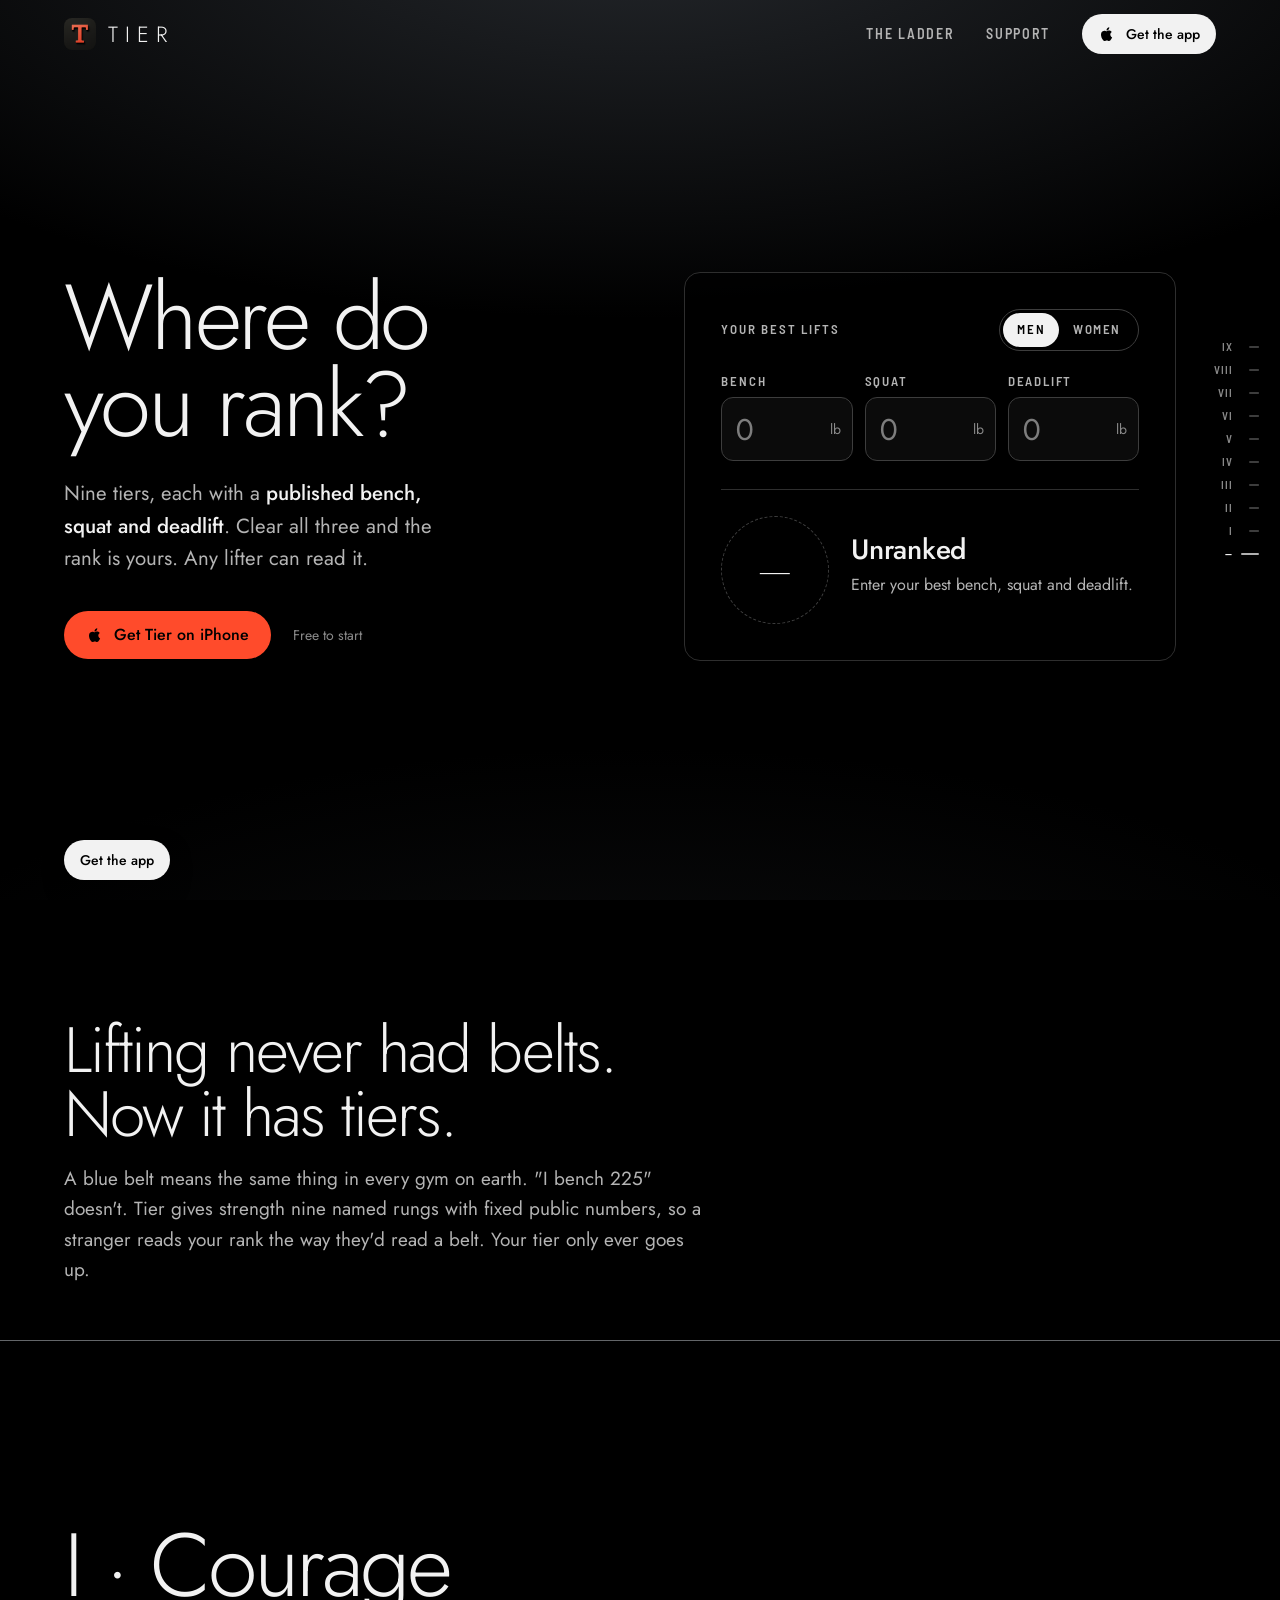
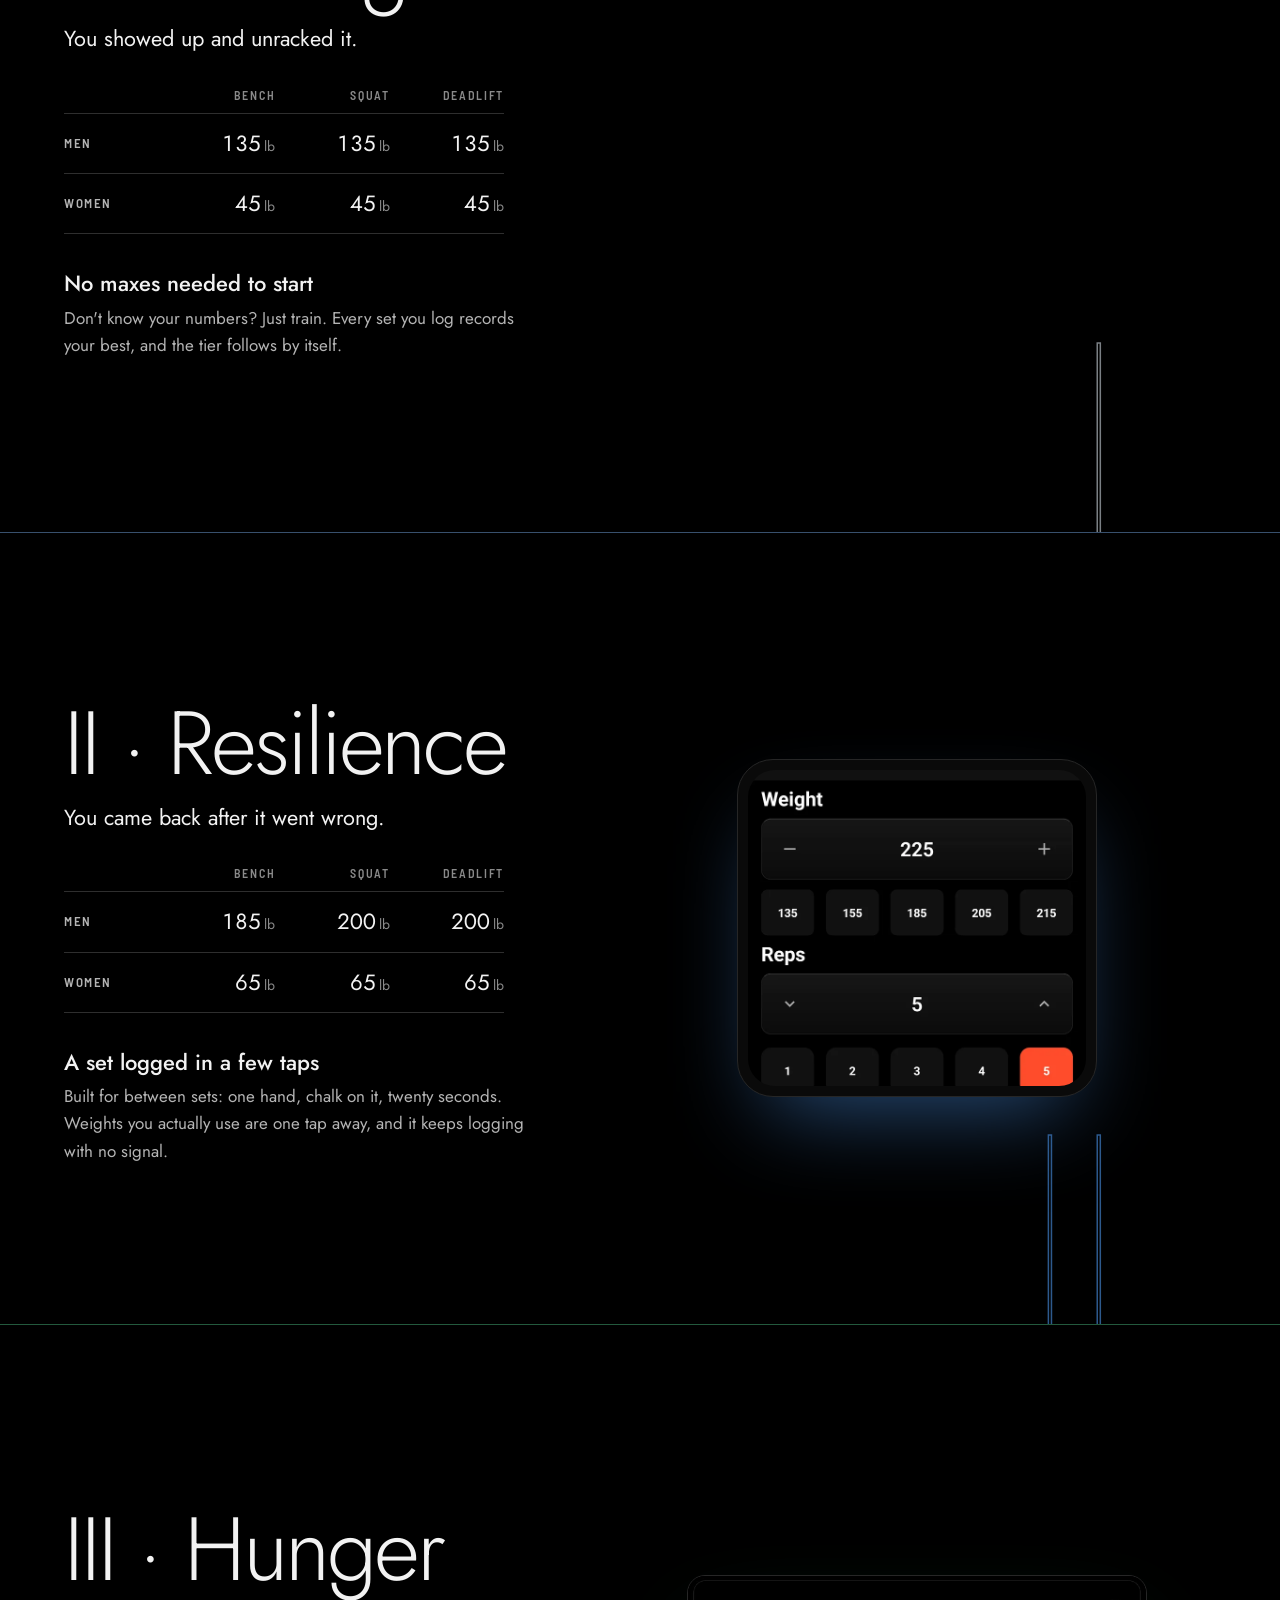
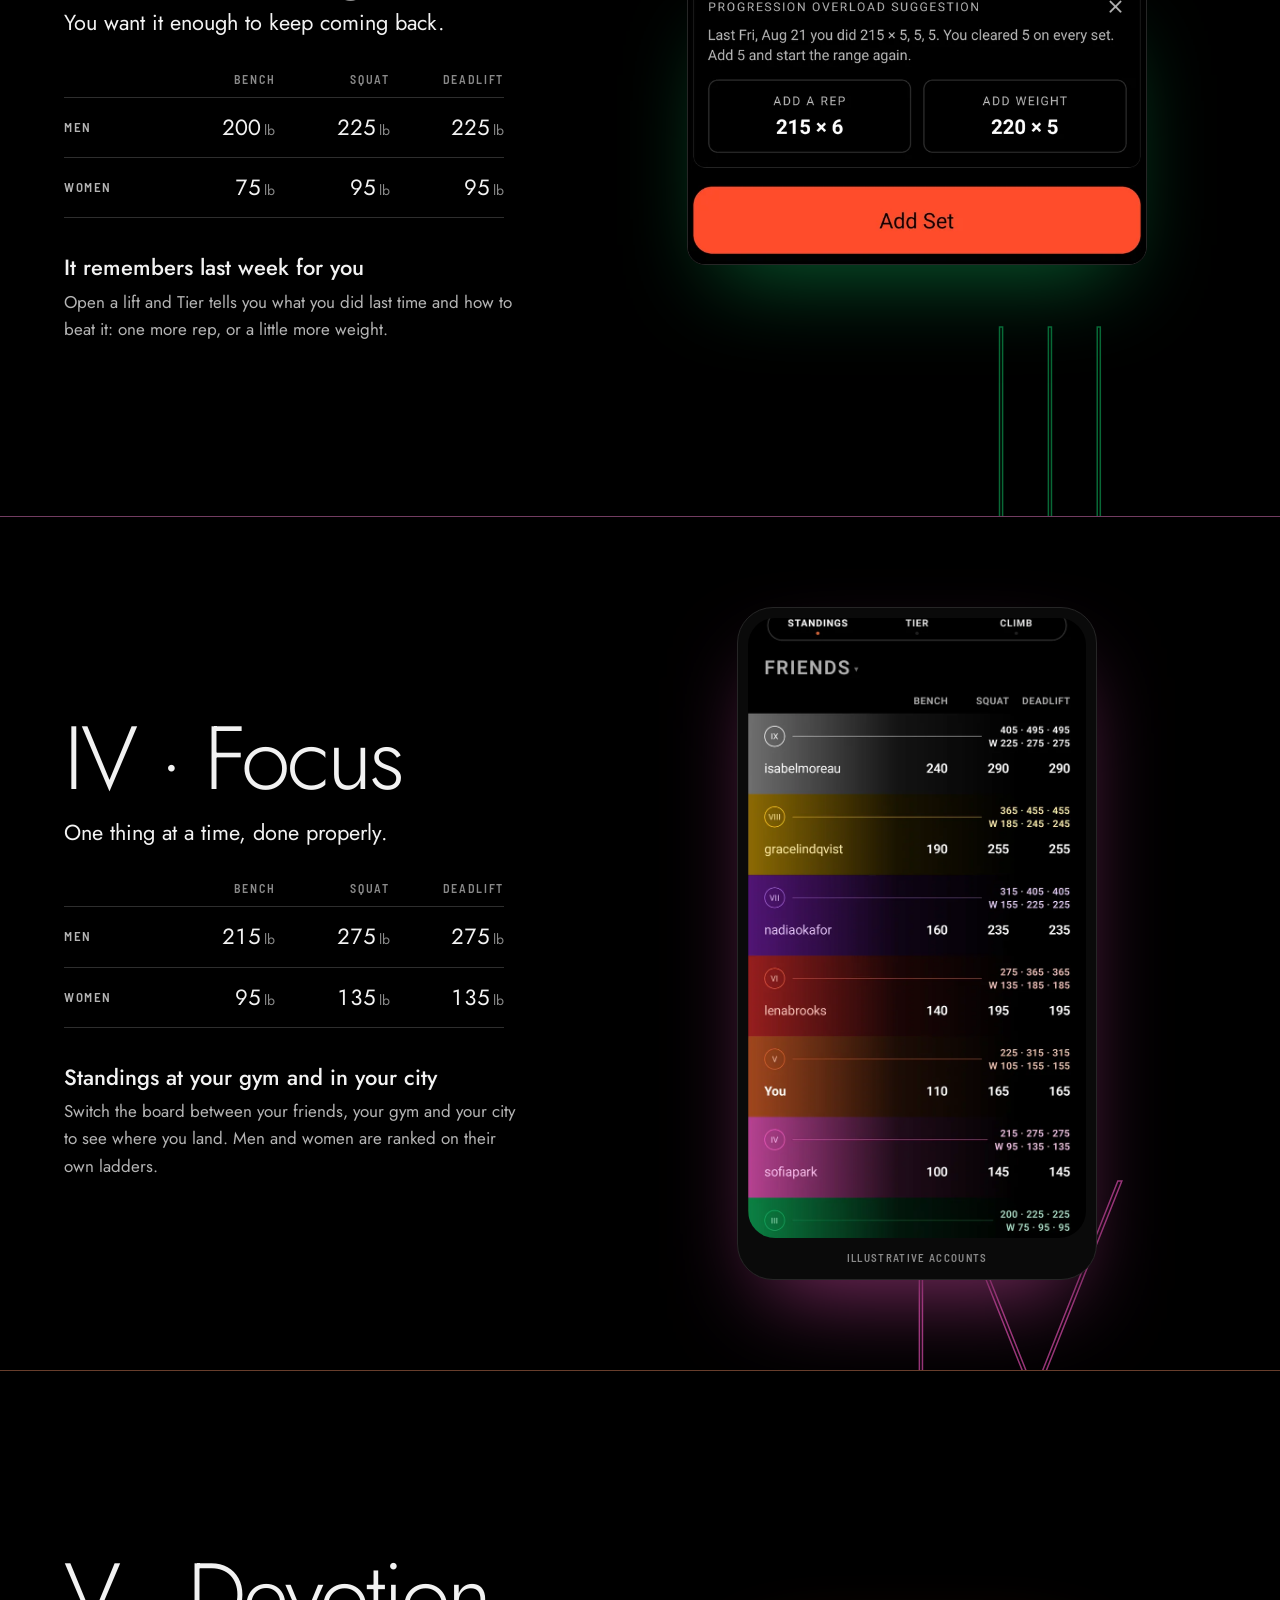
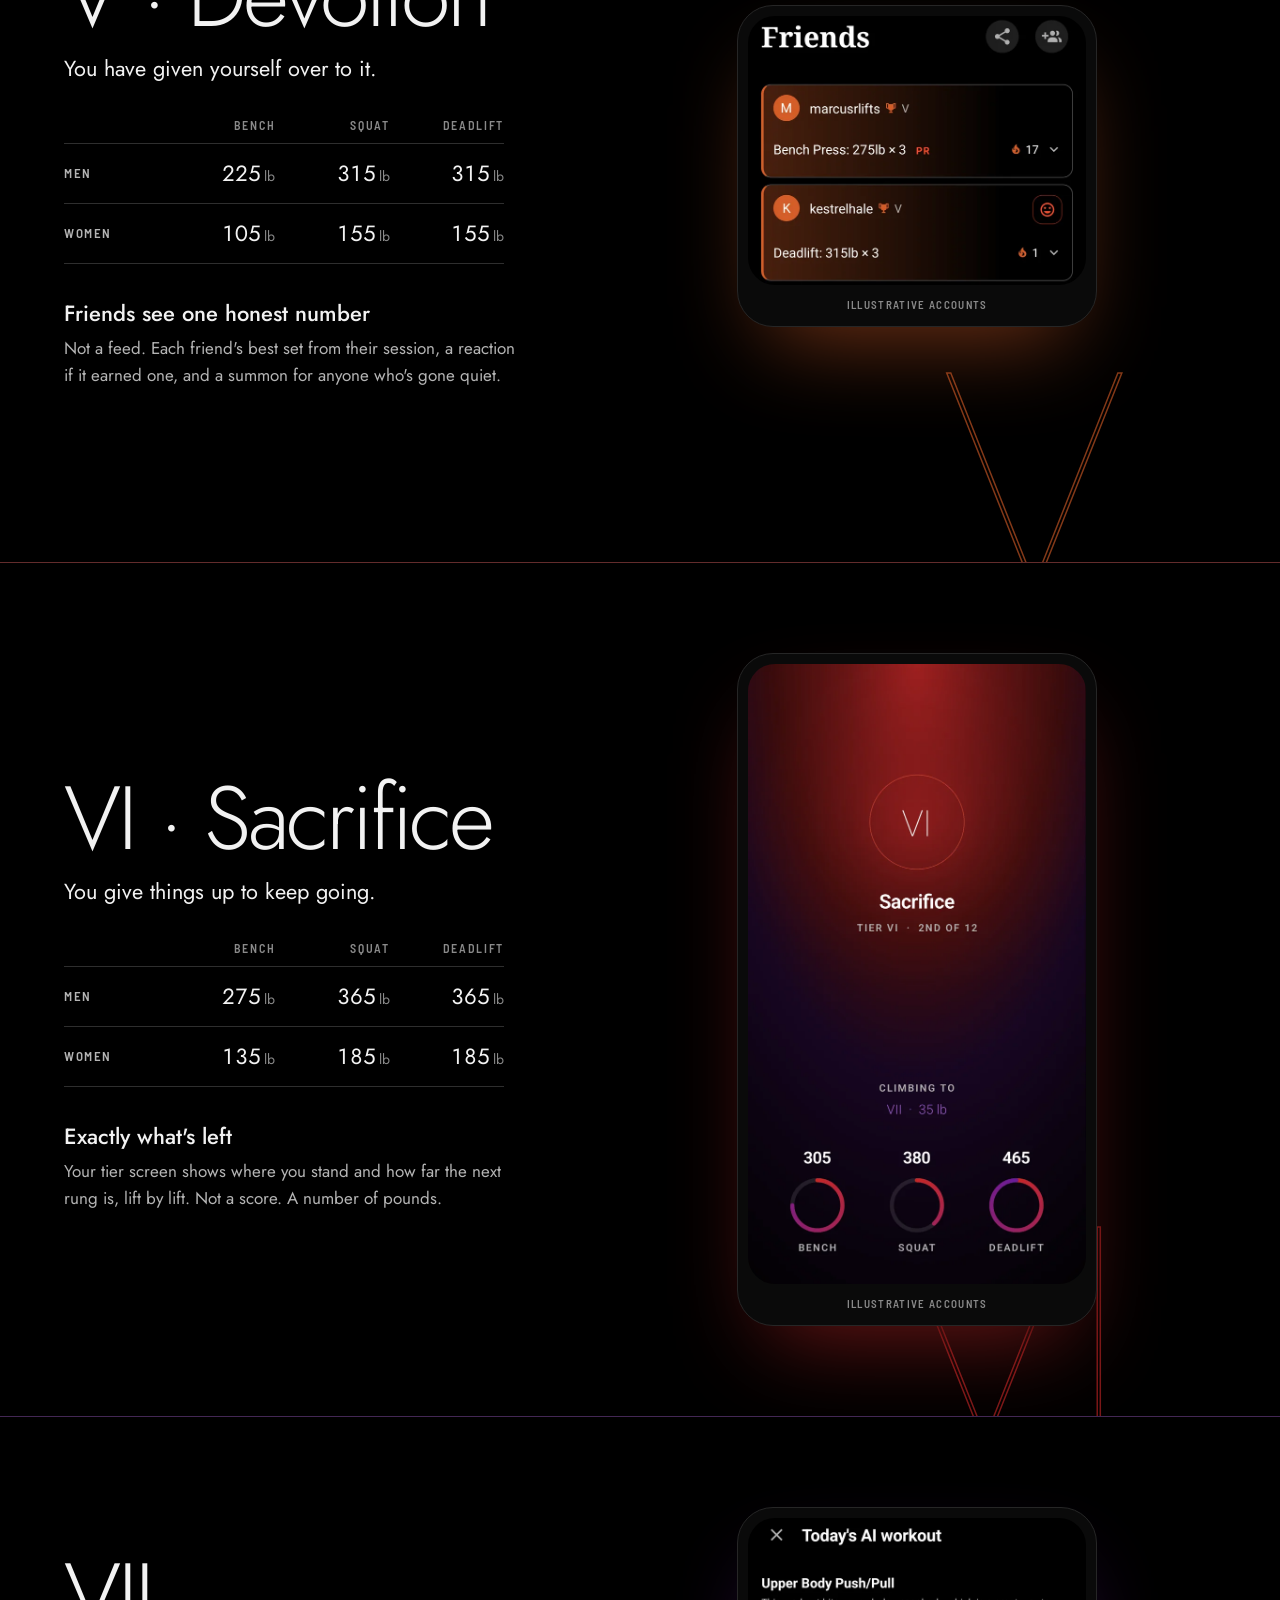
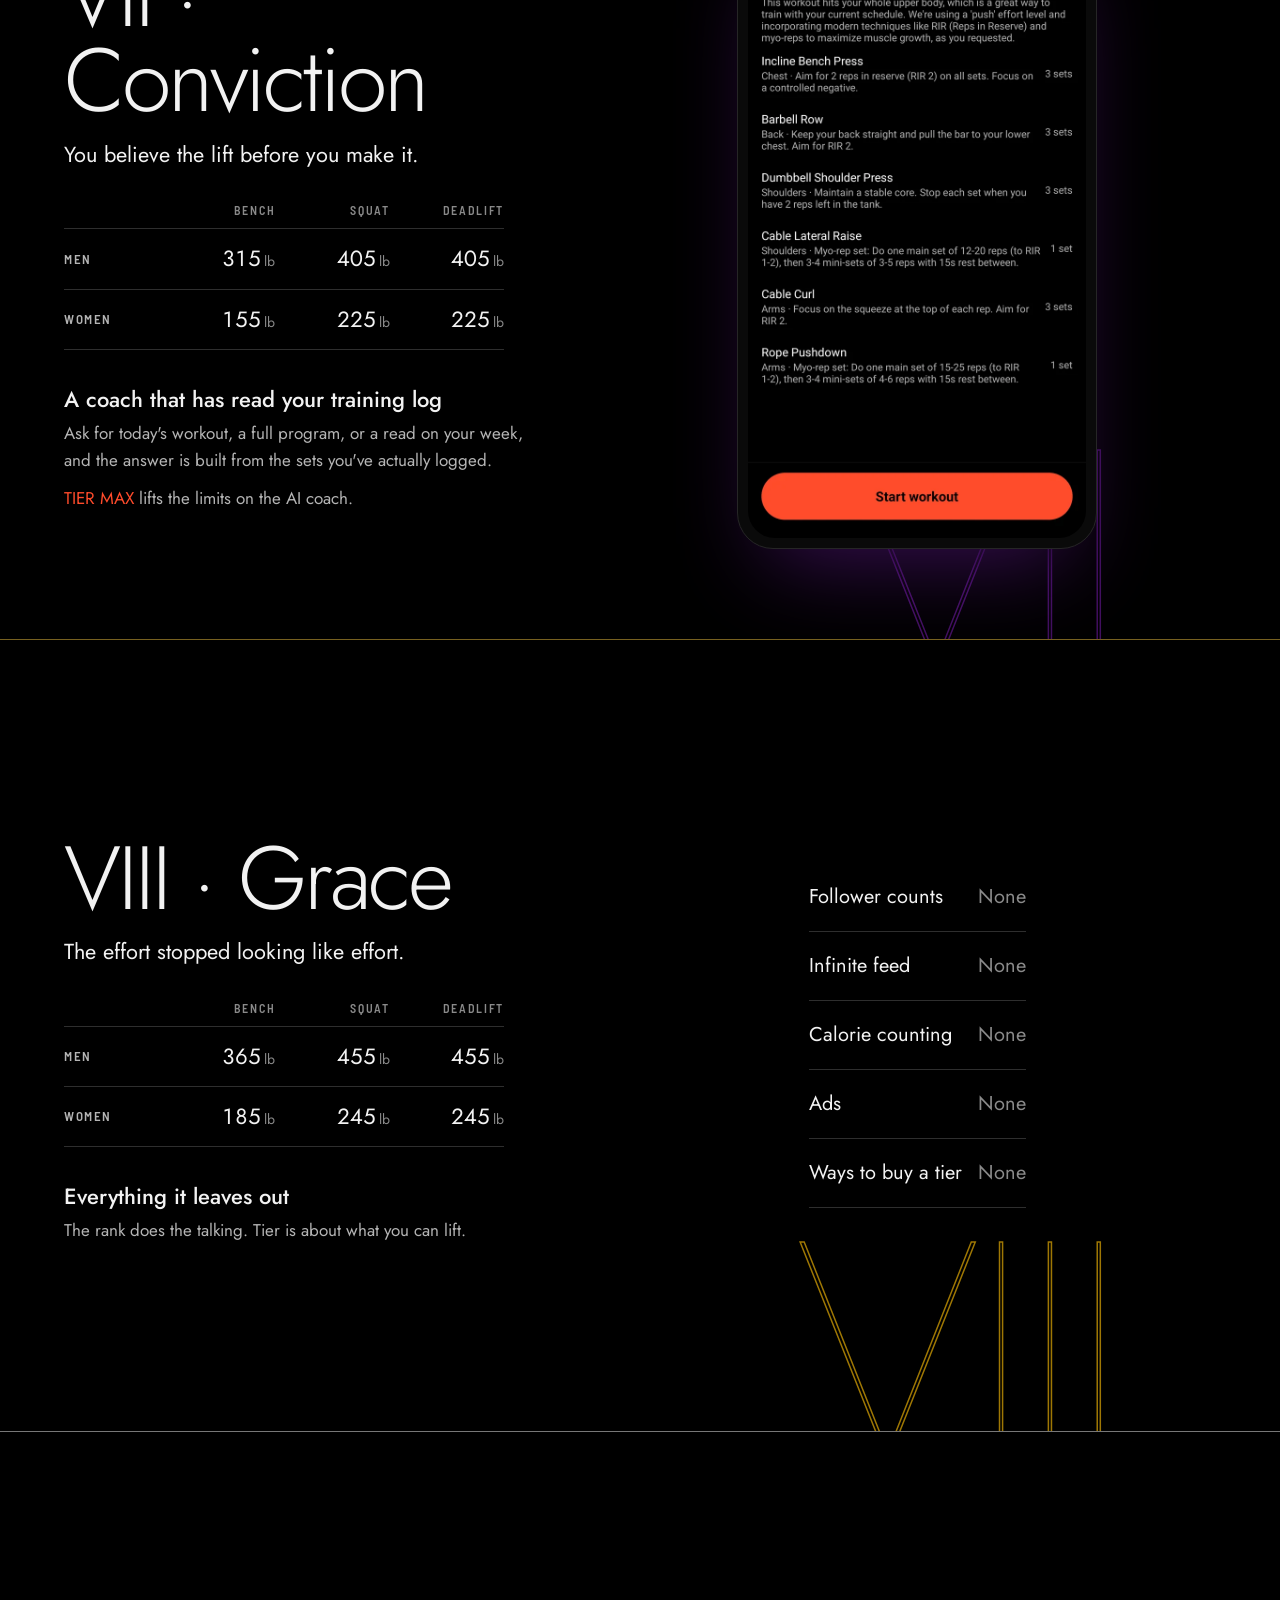
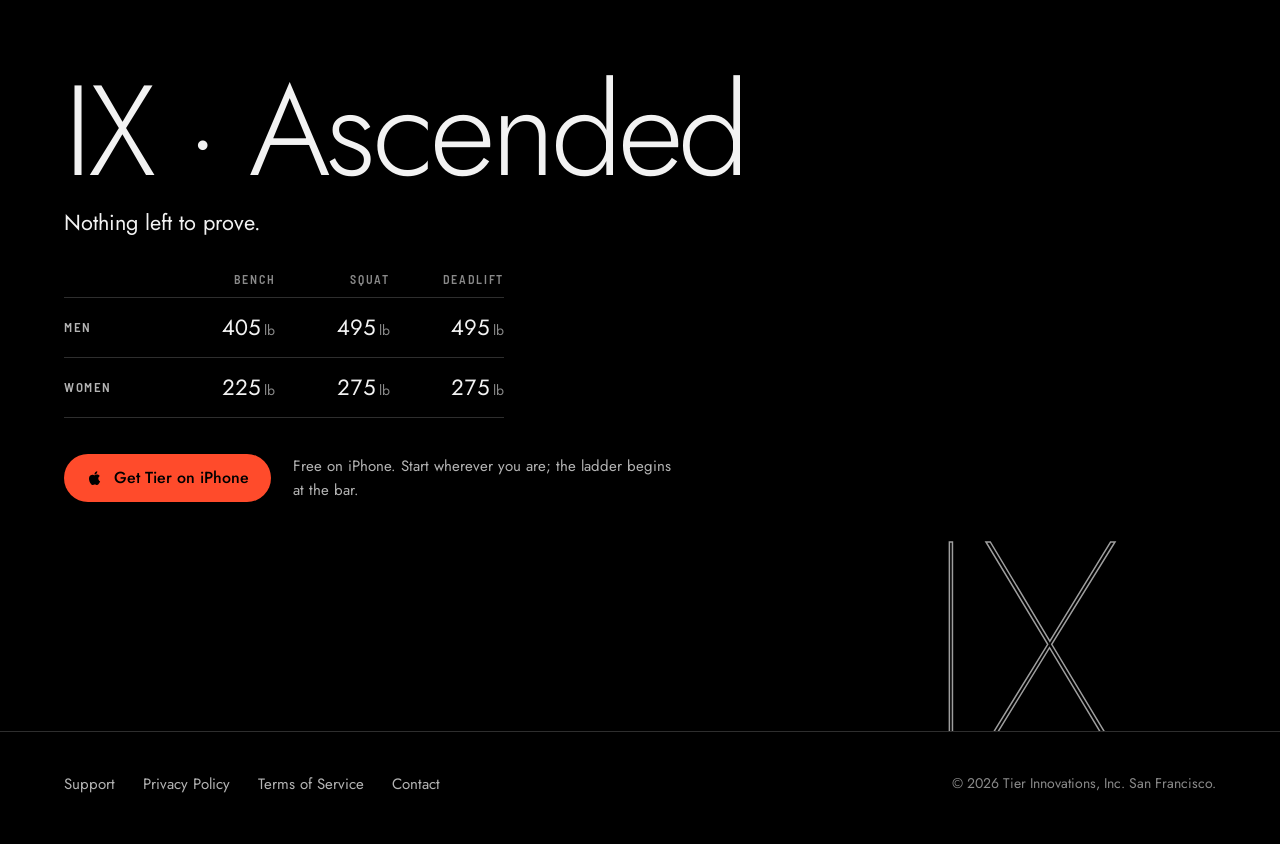
==== index.html @ be022464 "Landing page: the scroll is the climb Tier calculator, nine rungs with men's and women's thresholds " ====
<!DOCTYPE html>
<html lang="en">
<head>
<meta charset="utf-8">
<meta name="viewport" content="width=device-width, initial-scale=1, viewport-fit=cover">
<title>Tier Athletics — Where do you rank?</title>
<meta name="description" content="Nine tiers with published bench, squat and deadlift thresholds. Log your lifts, see exactly what's left to the next tier, and train alongside your friends. Free on iPhone.">
<meta name="theme-color" content="#000000">
<link rel="canonical" href="https://tierathletics.app/">
<meta property="og:title" content="Tier Athletics — Where do you rank?">
<meta property="og:description" content="Nine tiers. Real bench, squat and deadlift thresholds. A rank any lifter can read.">
<meta property="og:url" content="https://tierathletics.app/">
<meta property="og:type" content="website">
<meta property="og:image" content="https://tierathletics.app/assets/og.png">
<meta name="apple-itunes-app" content="app-id=6743146228">
<link rel="icon" href="assets/favicon.png">
<link rel="apple-touch-icon" href="assets/apple-touch-icon.png">
<link rel="preconnect" href="https://fonts.googleapis.com">
<link rel="preconnect" href="https://fonts.gstatic.com" crossorigin>
<link href="https://fonts.googleapis.com/css2?family=Barlow+Semi+Condensed:wght@500;600&family=Jost:wght@100;200;300;400;500&display=swap" rel="stylesheet">
<link rel="stylesheet" href="styles.css">
<script type="application/ld+json">
{"@context":"https://schema.org","@type":"MobileApplication","name":"Tier Athletics","operatingSystem":"iOS","applicationCategory":"HealthApplication","offers":{"@type":"Offer","price":"0","priceCurrency":"USD"},"url":"https://tierathletics.app/","downloadUrl":"https://apps.apple.com/app/apple-store/id6743146228?pt=127595726&ct=website&mt=8","publisher":{"@type":"Organization","name":"Tier Innovations, Inc."}}
</script>
</head>
<body data-rung="hero">
<!--
THESIS: The scroll is the climb. Refuses the app-landing default (phone hero + feature grid) by making the ladder itself the page: you arrive unranked and every screen of scroll lights the next tier.
OWN-WORLD: The app's world. Pure black ground, tier hue as light (a fixed aurora that re-colours per rung), hairline rules, thin Jost numerals stroked at poster scale, tracked condensed caps, one orange accent for action.
STORY: A lifter learns what a tier is, finds theirs with the calculator, climbs I→IX seeing real thresholds and the app doing its job, then downloads it.
FIRST VIEWPORT: Left, "Where do you rank?" at ~100px light, one-line offer, App Store button. Right, the live three-lift calculator with a dashed unranked ring that lights in the tier's colour.
FORM: Scroll-as-climb, candidate 3 of 5; seed afab8668. Raises: ladder rail (drum-machine chase light), cropped outline numerals (Metro tiles).
FINISH: unreviewed and undocumented is unfinished; this build ends with the finish review, the verdict, and DESIGN.md
-->
<a class="skip" href="#main">Skip to content</a>
<div class="aurora" aria-hidden="true"></div>

<header class="bar">
  <a class="wordmark" href="/" aria-label="Tier Athletics home">
    <img src="assets/apple-touch-icon.png" alt="" width="32" height="32">
    <span>TIER</span>
  </a>
  <nav aria-label="Primary">
    <a class="navlink" href="#rung-1">The ladder</a>
    <a class="navlink keep" href="support.html">Support</a>
    <a class="store small" href="https://apps.apple.com/app/apple-store/id6743146228?pt=127595726&amp;ct=website&amp;mt=8">
      <svg viewBox="0 0 24 24" aria-hidden="true"><path fill="currentColor" d="M16.37 12.73c-.02-2.3 1.88-3.4 1.97-3.46-1.07-1.57-2.74-1.78-3.33-1.8-1.42-.14-2.77.84-3.49.84-.72 0-1.83-.82-3.01-.8-1.55.02-2.98.9-3.78 2.29-1.61 2.8-.41 6.94 1.16 9.21.77 1.11 1.68 2.36 2.88 2.31 1.16-.05 1.59-.75 2.99-.75 1.39 0 1.79.75 3.01.72 1.24-.02 2.03-1.13 2.79-2.25.88-1.29 1.24-2.54 1.26-2.6-.03-.01-2.42-.93-2.45-3.71ZM14.1 5.95c.64-.77 1.07-1.85.95-2.92-.92.04-2.03.61-2.69 1.38-.59.68-1.1 1.77-.97 2.82 1.03.08 2.07-.52 2.71-1.28Z"/></svg>
      Get the app
    </a>
  </nav>
</header>

<ol class="rail" aria-label="Where you are on the ladder">
  <li><a href="#top" data-target="hero" style="--c:#b0b0b0">—<i></i></a></li>
  <li><a href="#rung-1" data-target="1" style="--c:#C6CDD6">I<i></i></a></li>
  <li><a href="#rung-2" data-target="2" style="--c:#4A90E2">II<i></i></a></li>
  <li><a href="#rung-3" data-target="3" style="--c:#0FA958">III<i></i></a></li>
  <li><a href="#rung-4" data-target="4" style="--c:#F056BF">IV<i></i></a></li>
  <li><a href="#rung-5" data-target="5" style="--c:#D45D28">V<i></i></a></li>
  <li><a href="#rung-6" data-target="6" style="--c:#E0553C">VI<i></i></a></li>
  <li><a href="#rung-7" data-target="7" style="--c:#A05CD0">VII<i></i></a></li>
  <li><a href="#rung-8" data-target="8" style="--c:#FFC107">VIII<i></i></a></li>
  <li><a href="#rung-9" data-target="9" style="--c:#FFFFFF">IX<i></i></a></li>
</ol>

<a class="store small float" id="float-cta" href="https://apps.apple.com/app/apple-store/id6743146228?pt=127595726&amp;ct=website&amp;mt=8" hidden>Get the app</a>
<main id="main">
  <section class="hero" id="top" data-rung-section="hero" aria-labelledby="hero-title">
    <div>
      <h1 id="hero-title">Where do you rank?</h1>
      <p class="lede">Nine tiers, each with a <strong>published bench, squat and deadlift</strong>. Clear all three and the rank is yours. Any lifter can read it.</p>
      <div class="cta">
        <a class="store accent" href="https://apps.apple.com/app/apple-store/id6743146228?pt=127595726&amp;ct=website&amp;mt=8">
          <svg viewBox="0 0 24 24" aria-hidden="true"><path fill="currentColor" d="M16.37 12.73c-.02-2.3 1.88-3.4 1.97-3.46-1.07-1.57-2.74-1.78-3.33-1.8-1.42-.14-2.77.84-3.49.84-.72 0-1.83-.82-3.01-.8-1.55.02-2.98.9-3.78 2.29-1.61 2.8-.41 6.94 1.16 9.21.77 1.11 1.68 2.36 2.88 2.31 1.16-.05 1.59-.75 2.99-.75 1.39 0 1.79.75 3.01.72 1.24-.02 2.03-1.13 2.79-2.25.88-1.29 1.24-2.54 1.26-2.6-.03-.01-2.42-.93-2.45-3.71ZM14.1 5.95c.64-.77 1.07-1.85.95-2.92-.92.04-2.03.61-2.69 1.38-.59.68-1.1 1.77-.97 2.82 1.03.08 2.07-.52 2.71-1.28Z"/></svg>
          Get Tier on iPhone
        </a>
        <small>Free to start</small>
      </div>
    </div>

    <form class="calc" id="calc" aria-labelledby="calc-title" autocomplete="off">
      <div class="calc-head">
        <span class="label" id="calc-title">Your best lifts</span>
        <div class="seg" role="group" aria-label="Ladder">
          <button type="button" data-ladder="m" aria-pressed="true">Men</button>
          <button type="button" data-ladder="w" aria-pressed="false">Women</button>
        </div>
      </div>
      <div class="lifts">
        <div class="lift">
          <label class="label" for="bench">Bench</label>
          <div class="field"><input id="bench" name="bench" type="number" inputmode="numeric" min="0" max="1500" step="5" placeholder="0"><span class="unit">lb</span></div>
        </div>
        <div class="lift">
          <label class="label" for="squat">Squat</label>
          <div class="field"><input id="squat" name="squat" type="number" inputmode="numeric" min="0" max="1500" step="5" placeholder="0"><span class="unit">lb</span></div>
        </div>
        <div class="lift">
          <label class="label" for="deadlift">Deadlift</label>
          <div class="field"><input id="deadlift" name="deadlift" type="number" inputmode="numeric" min="0" max="1500" step="5" placeholder="0"><span class="unit">lb</span></div>
        </div>
      </div>
      <div class="result" aria-live="polite">
        <div class="ring" id="ring" aria-hidden="true">—</div>
        <div>
          <h2 id="result-title">Unranked</h2>
          <p id="result-line">Enter your best bench, squat and deadlift.</p>
          <p class="next" id="result-next"></p>
        </div>
      </div>
    </form>
  </section>

  <div class="climb-intro">
    <h2>Lifting never had belts. Now it has tiers.</h2>
    <p>A blue belt means the same thing in every gym on earth. "I bench 225" doesn't. Tier gives strength nine named rungs with fixed public numbers, so a stranger reads your rank the way they'd read a belt. Your tier only ever goes up.</p>
  </div>

  <section class="rung" id="rung-1" data-rung-section="1" style="--c:#C6CDD6;--ct:#C6CDD6" aria-labelledby="t1">
    <div class="numeral" aria-hidden="true">I</div>
    <div class="copy">
      <h3 id="t1">I · Courage</h3>
      <p class="meaning">You showed up and unracked it.</p>
      <table class="thresholds">
                <thead><tr><th scope="col"></th><th scope="col">Bench</th><th scope="col">Squat</th><th scope="col">Deadlift</th></tr></thead>
        <tbody>
          <tr><th scope="row">Men</th><td>135<span>lb</span></td><td>135<span>lb</span></td><td>135<span>lb</span></td></tr>
          <tr><th scope="row">Women</th><td>45<span>lb</span></td><td>45<span>lb</span></td><td>45<span>lb</span></td></tr>
        </tbody>
      </table>
      <div class="feature">
        <h4>No maxes needed to start</h4>
        <p>Don't know your numbers? Just train. Every set you log records your best, and the tier follows by itself.</p>
      </div>
    </div>
  </section>

  <section class="rung" id="rung-2" data-rung-section="2" style="--c:#4A90E2;--ct:#4A90E2" aria-labelledby="t2">
    <div class="numeral" aria-hidden="true">II</div>
    <div class="copy">
      <h3 id="t2">II · Resilience</h3>
      <p class="meaning">You came back after it went wrong.</p>
      <table class="thresholds">
        <thead><tr><th scope="col"></th><th scope="col">Bench</th><th scope="col">Squat</th><th scope="col">Deadlift</th></tr></thead>
        <tbody>
          <tr><th scope="row">Men</th><td>185<span>lb</span></td><td>200<span>lb</span></td><td>200<span>lb</span></td></tr>
          <tr><th scope="row">Women</th><td>65<span>lb</span></td><td>65<span>lb</span></td><td>65<span>lb</span></td></tr>
        </tbody>
      </table>
      <div class="feature">
        <h4>A set logged in a few taps</h4>
        <p>Built for between sets: one hand, chalk on it, twenty seconds. Weights you actually use are one tap away, and it keeps logging with no signal.</p>
      </div>
    </div>
    <figure class="phone crop">
      <img src="assets/log-squat.webp" width="720" height="673" loading="lazy" alt="Tier's logging screen: squat at 225 pounds for 5 reps, with quick-pick weights and rep buttons.">
    </figure>
  </section>

  <section class="rung" id="rung-3" data-rung-section="3" style="--c:#0FA958;--ct:#0FA958" aria-labelledby="t3">
    <div class="numeral" aria-hidden="true">III</div>
    <div class="copy">
      <h3 id="t3">III · Hunger</h3>
      <p class="meaning">You want it enough to keep coming back.</p>
      <table class="thresholds">
        <thead><tr><th scope="col"></th><th scope="col">Bench</th><th scope="col">Squat</th><th scope="col">Deadlift</th></tr></thead>
        <tbody>
          <tr><th scope="row">Men</th><td>200<span>lb</span></td><td>225<span>lb</span></td><td>225<span>lb</span></td></tr>
          <tr><th scope="row">Women</th><td>75<span>lb</span></td><td>95<span>lb</span></td><td>95<span>lb</span></td></tr>
        </tbody>
      </table>
      <div class="feature">
        <h4>It remembers last week for you</h4>
        <p>Open a lift and Tier tells you what you did last time and how to beat it: one more rep, or a little more weight.</p>
      </div>
    </div>
    <figure class="shot">
      <img src="assets/overload.webp" width="720" height="452" loading="lazy" alt="Tier's progression suggestion under a squat: last Friday you did 215 by 5, 5, 5; add a rep for 215 by 6 or add weight for 220 by 5.">
    </figure>
  </section>

  <section class="rung" id="rung-4" data-rung-section="4" style="--c:#F056BF;--ct:#F056BF" aria-labelledby="t4">
    <div class="numeral" aria-hidden="true">IV</div>
    <div class="copy">
      <h3 id="t4">IV · Focus</h3>
      <p class="meaning">One thing at a time, done properly.</p>
      <table class="thresholds">
        <thead><tr><th scope="col"></th><th scope="col">Bench</th><th scope="col">Squat</th><th scope="col">Deadlift</th></tr></thead>
        <tbody>
          <tr><th scope="row">Men</th><td>215<span>lb</span></td><td>275<span>lb</span></td><td>275<span>lb</span></td></tr>
          <tr><th scope="row">Women</th><td>95<span>lb</span></td><td>135<span>lb</span></td><td>135<span>lb</span></td></tr>
        </tbody>
      </table>
      <div class="feature">
        <h4>Standings at your gym and in your city</h4>
        <p>Switch the board between your friends, your gym and your city to see where you land. Men and women are ranked on their own ladders.</p>
      </div>
    </div>
    <figure class="phone crop">
      <img src="assets/standings.webp" width="720" height="1755" loading="lazy" alt="Tier's Standings screen: nine tier bands from IX to I, each with a lifter's bench, squat and deadlift.">
      <figcaption>Illustrative accounts</figcaption>
    </figure>
  </section>

  <section class="rung" id="rung-5" data-rung-section="5" style="--c:#D45D28;--ct:#D45D28" aria-labelledby="t5">
    <div class="numeral" aria-hidden="true">V</div>
    <div class="copy">
      <h3 id="t5">V · Devotion</h3>
      <p class="meaning">You have given yourself over to it.</p>
      <table class="thresholds">
        <thead><tr><th scope="col"></th><th scope="col">Bench</th><th scope="col">Squat</th><th scope="col">Deadlift</th></tr></thead>
        <tbody>
          <tr><th scope="row">Men</th><td>225<span>lb</span></td><td>315<span>lb</span></td><td>315<span>lb</span></td></tr>
          <tr><th scope="row">Women</th><td>105<span>lb</span></td><td>155<span>lb</span></td><td>155<span>lb</span></td></tr>
        </tbody>
      </table>
      <div class="feature">
        <h4>Friends see one honest number</h4>
        <p>Not a feed. Each friend's best set from their session, a reaction if it earned one, and a summon for anyone who's gone quiet.</p>
      </div>
    </div>
    <figure class="phone">
      <img src="assets/friends.webp" width="720" height="573" loading="lazy" alt="Tier's Friends tab: two friends' best sets, a 275 pound bench for 3 marked PR and a 315 pound deadlift for 3.">
      <figcaption>Illustrative accounts</figcaption>
    </figure>
  </section>

  <section class="rung" id="rung-6" data-rung-section="6" style="--c:#C62828;--ct:#E0553C" aria-labelledby="t6">
    <div class="numeral" aria-hidden="true">VI</div>
    <div class="copy">
      <h3 id="t6">VI · Sacrifice</h3>
      <p class="meaning">You give things up to keep going.</p>
      <table class="thresholds">
        <thead><tr><th scope="col"></th><th scope="col">Bench</th><th scope="col">Squat</th><th scope="col">Deadlift</th></tr></thead>
        <tbody>
          <tr><th scope="row">Men</th><td>275<span>lb</span></td><td>365<span>lb</span></td><td>365<span>lb</span></td></tr>
          <tr><th scope="row">Women</th><td>135<span>lb</span></td><td>185<span>lb</span></td><td>185<span>lb</span></td></tr>
        </tbody>
      </table>
      <div class="feature">
        <h4>Exactly what's left</h4>
        <p>Your tier screen shows where you stand and how far the next rung is, lift by lift. Not a score. A number of pounds.</p>
      </div>
    </div>
    <figure class="phone crop">
      <img src="assets/climb.webp" width="720" height="1340" loading="lazy" alt="Tier's tier screen: Tier VI, Sacrifice, second of twelve, climbing to Tier VII with 35 pounds to go, with bench, squat and deadlift rings.">
      <figcaption>Illustrative accounts</figcaption>
    </figure>
  </section>

  <section class="rung" id="rung-7" data-rung-section="7" style="--c:#6A1B9A;--ct:#A05CD0" aria-labelledby="t7">
    <div class="numeral" aria-hidden="true">VII</div>
    <div class="copy">
      <h3 id="t7">VII · Conviction</h3>
      <p class="meaning">You believe the lift before you make it.</p>
      <table class="thresholds">
        <thead><tr><th scope="col"></th><th scope="col">Bench</th><th scope="col">Squat</th><th scope="col">Deadlift</th></tr></thead>
        <tbody>
          <tr><th scope="row">Men</th><td>315<span>lb</span></td><td>405<span>lb</span></td><td>405<span>lb</span></td></tr>
          <tr><th scope="row">Women</th><td>155<span>lb</span></td><td>225<span>lb</span></td><td>225<span>lb</span></td></tr>
        </tbody>
      </table>
      <div class="feature">
        <h4>A coach that has read your training log</h4>
        <p>Ask for today's workout, a full program, or a read on your week, and the answer is built from the sets you've actually logged.</p>
        <p><span class="max">TIER MAX</span> lifts the limits on the AI coach.</p>
      </div>
    </div>
    <figure class="phone crop">
      <img src="assets/ai-workout.webp" width="720" height="1426" loading="lazy" alt="Tier's AI workout: an upper body push and pull session with incline bench, barbell row and dumbbell shoulder press.">
    </figure>
  </section>

  <section class="rung" id="rung-8" data-rung-section="8" style="--c:#FFC107;--ct:#FFC107" aria-labelledby="t8">
    <div class="numeral" aria-hidden="true">VIII</div>
    <div class="copy">
      <h3 id="t8">VIII · Grace</h3>
      <p class="meaning">The effort stopped looking like effort.</p>
      <table class="thresholds">
        <thead><tr><th scope="col"></th><th scope="col">Bench</th><th scope="col">Squat</th><th scope="col">Deadlift</th></tr></thead>
        <tbody>
          <tr><th scope="row">Men</th><td>365<span>lb</span></td><td>455<span>lb</span></td><td>455<span>lb</span></td></tr>
          <tr><th scope="row">Women</th><td>185<span>lb</span></td><td>245<span>lb</span></td><td>245<span>lb</span></td></tr>
        </tbody>
      </table>
      <div class="feature">
        <h4>Everything it leaves out</h4>
        <p>The rank does the talking. Tier is about what you can lift.</p>
      </div>
    </div>
    <div class="quiet">
      <ul>
        <li>Follower counts <span>None</span></li>
        <li>Infinite feed <span>None</span></li>
        <li>Calorie counting <span>None</span></li>
        <li>Ads <span>None</span></li>
        <li>Ways to buy a tier <span>None</span></li>
      </ul>
    </div>
  </section>

  <section class="rung top" id="rung-9" data-rung-section="9" style="--c:#FFFFFF;--ct:#FFFFFF" aria-labelledby="t9">
    <div class="numeral" aria-hidden="true">IX</div>
    <div class="copy">
      <h3 id="t9">IX · Ascended</h3>
      <p class="meaning">Nothing left to prove.</p>
      <table class="thresholds">
        <thead><tr><th scope="col"></th><th scope="col">Bench</th><th scope="col">Squat</th><th scope="col">Deadlift</th></tr></thead>
        <tbody>
          <tr><th scope="row">Men</th><td>405<span>lb</span></td><td>495<span>lb</span></td><td>495<span>lb</span></td></tr>
          <tr><th scope="row">Women</th><td>225<span>lb</span></td><td>275<span>lb</span></td><td>275<span>lb</span></td></tr>
        </tbody>
      </table>
      <div class="cta">
        <a class="store accent" href="https://apps.apple.com/app/apple-store/id6743146228?pt=127595726&amp;ct=website&amp;mt=8">
          <svg viewBox="0 0 24 24" aria-hidden="true"><path fill="currentColor" d="M16.37 12.73c-.02-2.3 1.88-3.4 1.97-3.46-1.07-1.57-2.74-1.78-3.33-1.8-1.42-.14-2.77.84-3.49.84-.72 0-1.83-.82-3.01-.8-1.55.02-2.98.9-3.78 2.29-1.61 2.8-.41 6.94 1.16 9.21.77 1.11 1.68 2.36 2.88 2.31 1.16-.05 1.59-.75 2.99-.75 1.39 0 1.79.75 3.01.72 1.24-.02 2.03-1.13 2.79-2.25.88-1.29 1.24-2.54 1.26-2.6-.03-.01-2.42-.93-2.45-3.71ZM14.1 5.95c.64-.77 1.07-1.85.95-2.92-.92.04-2.03.61-2.69 1.38-.59.68-1.1 1.77-.97 2.82 1.03.08 2.07-.52 2.71-1.28Z"/></svg>
          Get Tier on iPhone
        </a>
        <small>Free on iPhone. Start wherever you are; the ladder begins at the bar.</small>
      </div>
    </div>
  </section>
</main>

<footer class="foot">
  <nav aria-label="Footer">
    <a href="support.html">Support</a>
    <a href="privacy.html">Privacy Policy</a>
    <a href="terms.html">Terms of Service</a>
    <a href="mailto:tierinnovationsinc@gmail.com">Contact</a>
  </nav>
  <small>&copy; 2026 Tier Innovations, Inc. San Francisco.</small>
</footer>
<script src="site.js"></script>
</body>
</html>
---- styles.css ----
/* Tier Athletics — site styles. The app's world: pure black, tier hue as light, thin numerals. */
:root {
  --ground: #000;
  --ink: #f2f2f2;
  --ink-2: #b4b4b4;
  --ink-3: #8a8a8a;
  --rule: #2e2e2e;
  --rule-2: #3d3d3d;
  --accent: #ff4b2b;
  --hue: #3a3f46;          /* current rung's light; unranked by default */
  --hue-text: #b0b0b0;
  --display: "Jost", "Futura", "Century Gothic", sans-serif;
  --label: "Barlow Semi Condensed", "Arial Narrow", sans-serif;
  --pad: clamp(20px, 5vw, 72px);
  color-scheme: dark;
}
@property --hue { syntax: "<color>"; inherits: true; initial-value: #3a3f46; }
@property --hue-text { syntax: "<color>"; inherits: true; initial-value: #b0b0b0; }
*, *::before, *::after { box-sizing: border-box; }
html { scroll-behavior: smooth; scrollbar-color: var(--rule-2) var(--ground); }
@media (prefers-reduced-motion: reduce) { html { scroll-behavior: auto; } }
body {
  margin: 0;
  background: var(--ground);
  color: var(--ink);
  font: 400 17px/1.6 var(--display);
  -webkit-font-smoothing: antialiased;
  text-rendering: optimizeLegibility;
  transition: --hue 900ms cubic-bezier(.16,1,.3,1), --hue-text 900ms cubic-bezier(.16,1,.3,1);
}
@media (prefers-reduced-motion: reduce) { body { transition: none; } }
::selection { background: var(--accent); color: #000; }
img { max-width: 100%; display: block; }
a { color: inherit; text-underline-offset: 0.22em; text-decoration-thickness: 1px; }
:focus-visible { outline: 2px solid var(--accent); outline-offset: 3px; border-radius: 2px; }
.skip { position: absolute; left: -999px; top: 8px; background: var(--accent); color: #000; padding: 8px 12px; z-index: 50; }
.skip:focus { left: 8px; }

/* The light. One fixed field that takes the colour of whichever rung is in view. */
.aurora {
  position: fixed; inset: 0; z-index: -1; pointer-events: none;
  background:
    radial-gradient(120% 70% at 50% -8%, color-mix(in srgb, var(--hue) 62%, transparent) 0%, transparent 62%),
    radial-gradient(90% 50% at 50% 118%, color-mix(in srgb, var(--hue) 22%, transparent) 0%, transparent 70%),
    var(--ground);
}
body[data-rung="0"] .aurora { background: var(--ground); }
@supports not (color: color-mix(in srgb, red 50%, blue)) {
  .aurora { background: radial-gradient(120% 70% at 50% -8%, var(--hue) 0%, transparent 60%), var(--ground); opacity: .55; }
}

/* Labels: the app's tracked caps. */
.label {
  font: 600 13px/1.3 var(--label);
  letter-spacing: 0.14em;
  text-transform: uppercase;
  color: var(--ink-2);
}

/* Header */
.bar {
  position: relative; z-index: 20;
  display: flex; align-items: center; justify-content: space-between; gap: 16px;
  padding: 14px var(--pad);
}
.wordmark { display: flex; align-items: center; gap: 12px; text-decoration: none; }
.wordmark img { width: 32px; height: 32px; border-radius: 8px; }
.wordmark span { font: 300 22px/1 var(--display); letter-spacing: 0.32em; }
.bar nav { display: flex; align-items: center; gap: clamp(14px, 3vw, 32px); }
.bar nav a.navlink { text-decoration: none; font: 600 14px/1 var(--label); letter-spacing: .12em; text-transform: uppercase; color: var(--ink-2); padding: 10px 0; }
.bar nav a.navlink:hover, .bar nav a.navlink[aria-current="page"] { color: var(--ink); }

.store {
  display: inline-flex; align-items: center; gap: 10px;
  min-height: 48px; padding: 0 22px;
  border-radius: 999px;
  background: var(--ink); color: #000;
  font: 500 16px/1 var(--display); text-decoration: none; white-space: nowrap;
  transition: background 200ms, transform 200ms cubic-bezier(.16,1,.3,1);
}
.store svg { width: 18px; height: 18px; flex: none; }
.store:hover { background: #fff; transform: translateY(-1px); }
.store:active { transform: translateY(0); }
.store.small { min-height: 40px; padding: 0 16px; font-size: 14px; }
.store.accent { background: var(--accent); color: #000; }
.store.accent:hover { background: #ff6a4f; }

/* After the hero, the download stays one tap away without covering the light. */
.float { position: fixed; left: var(--pad); bottom: 20px; z-index: 18; box-shadow: 0 10px 30px -10px rgba(0,0,0,.8); }

/* Ladder rail: always says where you are. */
.rail {
  position: fixed; right: max(10px, calc(var(--pad) / 3)); top: 50%; transform: translateY(-50%);
  z-index: 15; display: flex; flex-direction: column-reverse; gap: 6px; list-style: none; margin: 0; padding: 0;
}
.rail a {
  display: grid; grid-template-columns: 26px 18px; align-items: center; justify-items: end; gap: 8px;
  text-decoration: none; padding: 3px 0;
  font: 600 11px/1 var(--label); letter-spacing: .08em; color: var(--ink-3);
}
.rail a i { width: 18px; height: 2px; background: var(--rule-2); border-radius: 2px; transform: scaleX(.55); transform-origin: right; transition: transform 300ms cubic-bezier(.16,1,.3,1), background 300ms; justify-self: end; }
.rail a[aria-current="true"] { color: var(--ink); }
.rail a[aria-current="true"] i { transform: scaleX(1); background: var(--c, var(--ink)); }
.rail a:hover i { background: var(--c, var(--ink)); }
@media (max-width: 760px) { .rail { display: none; } }

/* Hero: unranked */
.hero {
  min-height: calc(100svh - 76px);
  display: grid; grid-template-columns: minmax(0, 1.05fr) minmax(0, .95fr); gap: clamp(32px, 6vw, 96px);
  align-items: center;
  padding: clamp(24px, 5vh, 64px) calc(var(--pad) + 40px) clamp(48px, 8vh, 96px) var(--pad);
}
.hero h1 {
  font: 300 clamp(48px, 7.2vw, 104px)/0.95 var(--display);
  letter-spacing: -0.035em; margin: 0 0 28px; text-wrap: balance;
}
.hero .lede { font-size: clamp(18px, 1.6vw, 21px); color: var(--ink-2); max-width: 34ch; margin: 0 0 36px; }
.hero .lede strong { color: var(--ink); font-weight: 500; }
.hero .cta { display: flex; flex-wrap: wrap; align-items: center; gap: 14px 22px; }
.hero .cta small { color: var(--ink-3); font-size: 14px; }

/* Calculator: the page's instrument. */
.calc {
  border: 1px solid var(--rule); border-radius: 16px;
  padding: clamp(22px, 3vw, 36px);
  background: rgba(0,0,0,.55);

}
.calc-head { display: flex; justify-content: space-between; align-items: center; gap: 12px; margin-bottom: 22px; }
.seg { display: inline-flex; border: 1px solid var(--rule-2); border-radius: 999px; padding: 3px; }
.seg button {
  appearance: none; border: 0; background: transparent; color: var(--ink-2);
  font: 600 13px/1 var(--label); letter-spacing: .12em; text-transform: uppercase;
  min-height: 34px; padding: 0 14px; border-radius: 999px; cursor: pointer;
}
.seg button[aria-pressed="true"] { background: var(--ink); color: #000; }
.lifts { display: grid; grid-template-columns: repeat(3, 1fr); gap: 12px; }
.lift label { display: block; margin-bottom: 8px; }
.lift .field { position: relative; }
.lift input {
  width: 100%; min-height: 64px;
  background: #0b0b0b; color: var(--ink);
  border: 1px solid var(--rule-2); border-radius: 12px;
  padding: 0 38px 0 14px;
  font: 400 30px/1 var(--display); font-variant-numeric: tabular-nums;
  caret-color: var(--accent);
  -moz-appearance: textfield;
}
.lift input::-webkit-outer-spin-button, .lift input::-webkit-inner-spin-button { -webkit-appearance: none; margin: 0; }
.lift input::placeholder { color: #7d7d7d; }
.lift input:hover { border-color: #555; }
.lift input:focus { outline: none; border-color: var(--hue-text); }
.lift .unit { position: absolute; right: 12px; top: 50%; transform: translateY(-50%); color: var(--ink-3); font-size: 14px; pointer-events: none; }

.result { display: grid; grid-template-columns: auto 1fr; gap: 22px; align-items: center; margin-top: 28px; padding-top: 26px; border-top: 1px solid var(--rule); }
.ring {
  width: 108px; height: 108px; border-radius: 50%;
  border: 1.5px dashed var(--rule-2);
  display: grid; place-items: center;
  font: 200 40px/1 var(--display); letter-spacing: .02em;
  transition: border-color 500ms, box-shadow 700ms, color 500ms;
}
.ring.lit { border-style: solid; border-color: var(--hue); box-shadow: 0 0 60px -6px color-mix(in srgb, var(--hue) 70%, transparent), inset 0 0 40px -18px var(--hue); }
.result h2 { font: 500 28px/1.1 var(--display); margin: 0 0 6px; letter-spacing: -0.01em; }
.result p { margin: 0; color: var(--ink-2); font-size: 16px; }
.result .next { margin-top: 8px; color: var(--hue-text); }

/* Rungs */
.climb-intro { padding: clamp(80px, 14vh, 160px) var(--pad) clamp(40px, 6vh, 64px); max-width: 1400px; }
.climb-intro h2 { font: 300 clamp(36px, 5vw, 72px)/1 var(--display); letter-spacing: -0.03em; margin: 0 0 18px; max-width: 16ch; }
.climb-intro p { color: var(--ink-2); max-width: 58ch; margin: 0; font-size: 19px; }

.rung {
  position: relative; overflow: hidden;
  min-height: 88svh;
  padding: clamp(56px, 10vh, 120px) calc(var(--pad) + 40px) clamp(56px, 10vh, 120px) var(--pad);
  border-top: 1px solid color-mix(in srgb, var(--c) 35%, var(--rule));
  display: grid; grid-template-columns: minmax(0, 1fr) minmax(0, 1fr); gap: clamp(32px, 6vw, 96px); align-items: center;
}
.numeral {
  position: absolute; right: calc(var(--pad) + 96px); bottom: -0.14em;
  font: 100 clamp(180px, 24vw, 400px)/0.8 var(--display);
  letter-spacing: -0.02em; color: transparent;
  -webkit-text-stroke: 1.5px color-mix(in srgb, var(--c) 62%, transparent);
  pointer-events: none; user-select: none; white-space: nowrap; z-index: 0;
}
.rung .copy, .rung figure, .rung .overload, .rung .quiet { position: relative; z-index: 1; }
.rung .tierline { color: var(--ct); }
.rung h3 { font: 300 clamp(52px, 7vw, 112px)/0.95 var(--display); letter-spacing: -0.035em; margin: 10px 0 14px; }
.rung .meaning { font-size: clamp(19px, 1.7vw, 23px); color: var(--ink); margin: 0 0 32px; max-width: 30ch; }

.thresholds { width: 100%; max-width: 440px; border-collapse: collapse; font-variant-numeric: tabular-nums; margin-bottom: 36px; }
.thresholds th, .thresholds td { padding: 12px 0; border-bottom: 1px solid var(--rule); text-align: right; }
.thresholds th:first-child, .thresholds td:first-child { text-align: left; }
.thresholds thead th { font: 600 12px/1 var(--label); letter-spacing: .14em; text-transform: uppercase; color: var(--ink-3); padding-top: 0; }
.thresholds tbody th { font: 600 13px/1 var(--label); letter-spacing: .12em; text-transform: uppercase; color: var(--ink-2); }
.thresholds td { font-size: 22px; font-weight: 400; width: 26%; }
.thresholds td span { color: var(--ink-3); font-size: 14px; margin-left: 3px; }

.feature h4 { font: 500 22px/1.2 var(--display); margin: 0 0 8px; }
.feature p { color: var(--ink-2); margin: 0; max-width: 46ch; }
.feature p + p { margin-top: 10px; }
.max { color: var(--accent); }

.phone {
  margin: 0; justify-self: center; width: min(360px, 100%);
  border-radius: 36px; padding: 10px;
  background: #0a0a0a; border: 1px solid #262626;
  box-shadow: 0 40px 90px -30px color-mix(in srgb, var(--c) 55%, transparent), 0 20px 40px -20px rgba(0,0,0,.9);
}
.phone img { border-radius: 27px; width: 100%; height: auto; }
.phone.crop { overflow: hidden; }
.phone.crop img { max-height: 620px; object-fit: cover; object-position: top; }
.phone figcaption { font: 600 11px/1 var(--label); letter-spacing: .12em; text-transform: uppercase; color: var(--ink-3); text-align: center; padding: 14px 0 6px; }

.shot { margin: 0; justify-self: center; width: min(460px, 100%); border-radius: 18px; overflow: hidden; border: 1px solid #262626; box-shadow: 0 40px 90px -30px color-mix(in srgb, var(--c) 55%, transparent); }
.shot img { width: 100%; height: auto; }
/* An authored in-HTML app row: the overload suggestion, in the app's own words. */
.overload { justify-self: center; width: min(420px, 100%); border: 1px solid var(--rule-2); border-radius: 16px; padding: 24px; background: #050505; }
.overload .label { color: var(--ink-3); margin-bottom: 12px; }
.overload p { margin: 0 0 20px; color: var(--ink-2); font-size: 16px; }
.overload .opts { display: grid; grid-template-columns: 1fr 1fr; gap: 10px; }
.overload .opt { border: 1px solid var(--rule-2); border-radius: 12px; padding: 14px 10px; text-align: center; }
.overload .opt b { display: block; font: 500 24px/1.1 var(--display); color: var(--ink); margin-top: 8px; font-variant-numeric: tabular-nums; }
.overload .add { margin-top: 14px; min-height: 52px; border-radius: 14px; background: var(--accent); color: #000; display: grid; place-items: center; font: 500 18px/1 var(--display); }

.quiet { justify-self: center; max-width: 420px; }
.quiet ul { list-style: none; margin: 0; padding: 0; }
.quiet li { display: flex; justify-content: space-between; gap: 16px; padding: 18px 0; border-bottom: 1px solid var(--rule); font-size: 20px; }
.quiet li span { color: var(--ink-3); }

/* IX: the top. White light. */
.rung.top { min-height: 100svh; grid-template-columns: minmax(0, 1fr); text-align: left; }
.rung.top .copy { max-width: 900px; }
.rung.top h3 { font-size: clamp(64px, 10vw, 168px); }
.rung.top .cta { display: flex; flex-wrap: wrap; gap: 14px 22px; align-items: center; margin-top: 8px; }
.rung.top .cta small { color: var(--ink-2); font-size: 15px; max-width: 42ch; }

/* Footer */
.foot { border-top: 1px solid var(--rule); padding: 40px var(--pad) 48px; display: flex; flex-wrap: wrap; justify-content: space-between; gap: 20px 40px; background: #000; }
.foot nav { display: flex; flex-wrap: wrap; gap: 10px 28px; }
.foot a { color: var(--ink-2); text-decoration: none; font-size: 15px; }
.foot a:hover { color: var(--ink); text-decoration: underline; }
.foot small { color: var(--ink-3); font-size: 14px; }

/* Documents: privacy, terms, support */
.doc { max-width: 760px; margin: 0 auto; padding: clamp(40px, 8vh, 96px) var(--pad) 96px; }
.doc h1 { font: 300 clamp(44px, 6vw, 76px)/1 var(--display); letter-spacing: -0.03em; margin: 0 0 12px; }
.doc .meta { color: var(--ink-3); font-size: 15px; margin: 0 0 48px; }
.doc h2 { font: 500 26px/1.25 var(--display); margin: 56px 0 12px; letter-spacing: -0.01em; }
.doc h3 { font: 600 14px/1.3 var(--label); letter-spacing: .12em; text-transform: uppercase; color: var(--ink-2); margin: 32px 0 8px; }
.doc p, .doc li { color: #cfcfcf; max-width: 68ch; }
.doc ul { padding-left: 1.2em; }
.doc a { color: var(--ink); }
.doc address { font-style: normal; color: #cfcfcf; line-height: 1.7; }

.faq { border-top: 1px solid var(--rule); }
.faq details { border-bottom: 1px solid var(--rule); }
.faq summary {
  list-style: none; cursor: pointer; display: flex; justify-content: space-between; align-items: center; gap: 20px;
  padding: 22px 0; font: 400 20px/1.35 var(--display); color: var(--ink);
}
.faq summary::-webkit-details-marker { display: none; }
.faq summary::after { content: ""; flex: none; width: 12px; height: 12px; border-right: 1.5px solid var(--ink-2); border-bottom: 1.5px solid var(--ink-2); transform: rotate(45deg) translateY(-4px); transition: transform 250ms cubic-bezier(.16,1,.3,1); }
.faq details[open] summary::after { transform: rotate(225deg) translateY(-2px); }
.faq summary:hover { color: #fff; }
.faq .a { padding: 0 0 24px; }
.faq .a p { margin: 0 0 12px; }
.contact { margin-top: 64px; padding: 28px; border: 1px solid var(--rule); border-radius: 16px; }
.contact h2 { margin-top: 0; }

/* Responsive */
@media (max-width: 960px) {
  .hero { grid-template-columns: 1fr; min-height: auto; padding-right: var(--pad); }
  .rung { grid-template-columns: 1fr; min-height: auto; padding-right: var(--pad); }
  .numeral { right: var(--pad); bottom: -0.12em; font-size: clamp(150px, 46vw, 300px); }
}
@media (max-width: 560px) {
  body { font-size: 16px; }
  .bar nav a.navlink { display: none; }
  .bar nav a.navlink.keep { display: inline; }
  .wordmark span { font-size: 18px; letter-spacing: .26em; }
  .lifts { gap: 8px; }
  .lift input { font-size: 24px; min-height: 58px; padding-right: 28px; padding-left: 10px; }
  .lift .unit { right: 8px; font-size: 12px; }
  .calc-head { flex-wrap: wrap; }
  .result { grid-template-columns: 1fr; justify-items: start; }
  .ring { width: 88px; height: 88px; font-size: 32px; }
  .thresholds td { font-size: 19px; }
  .foot { flex-direction: column; }
}
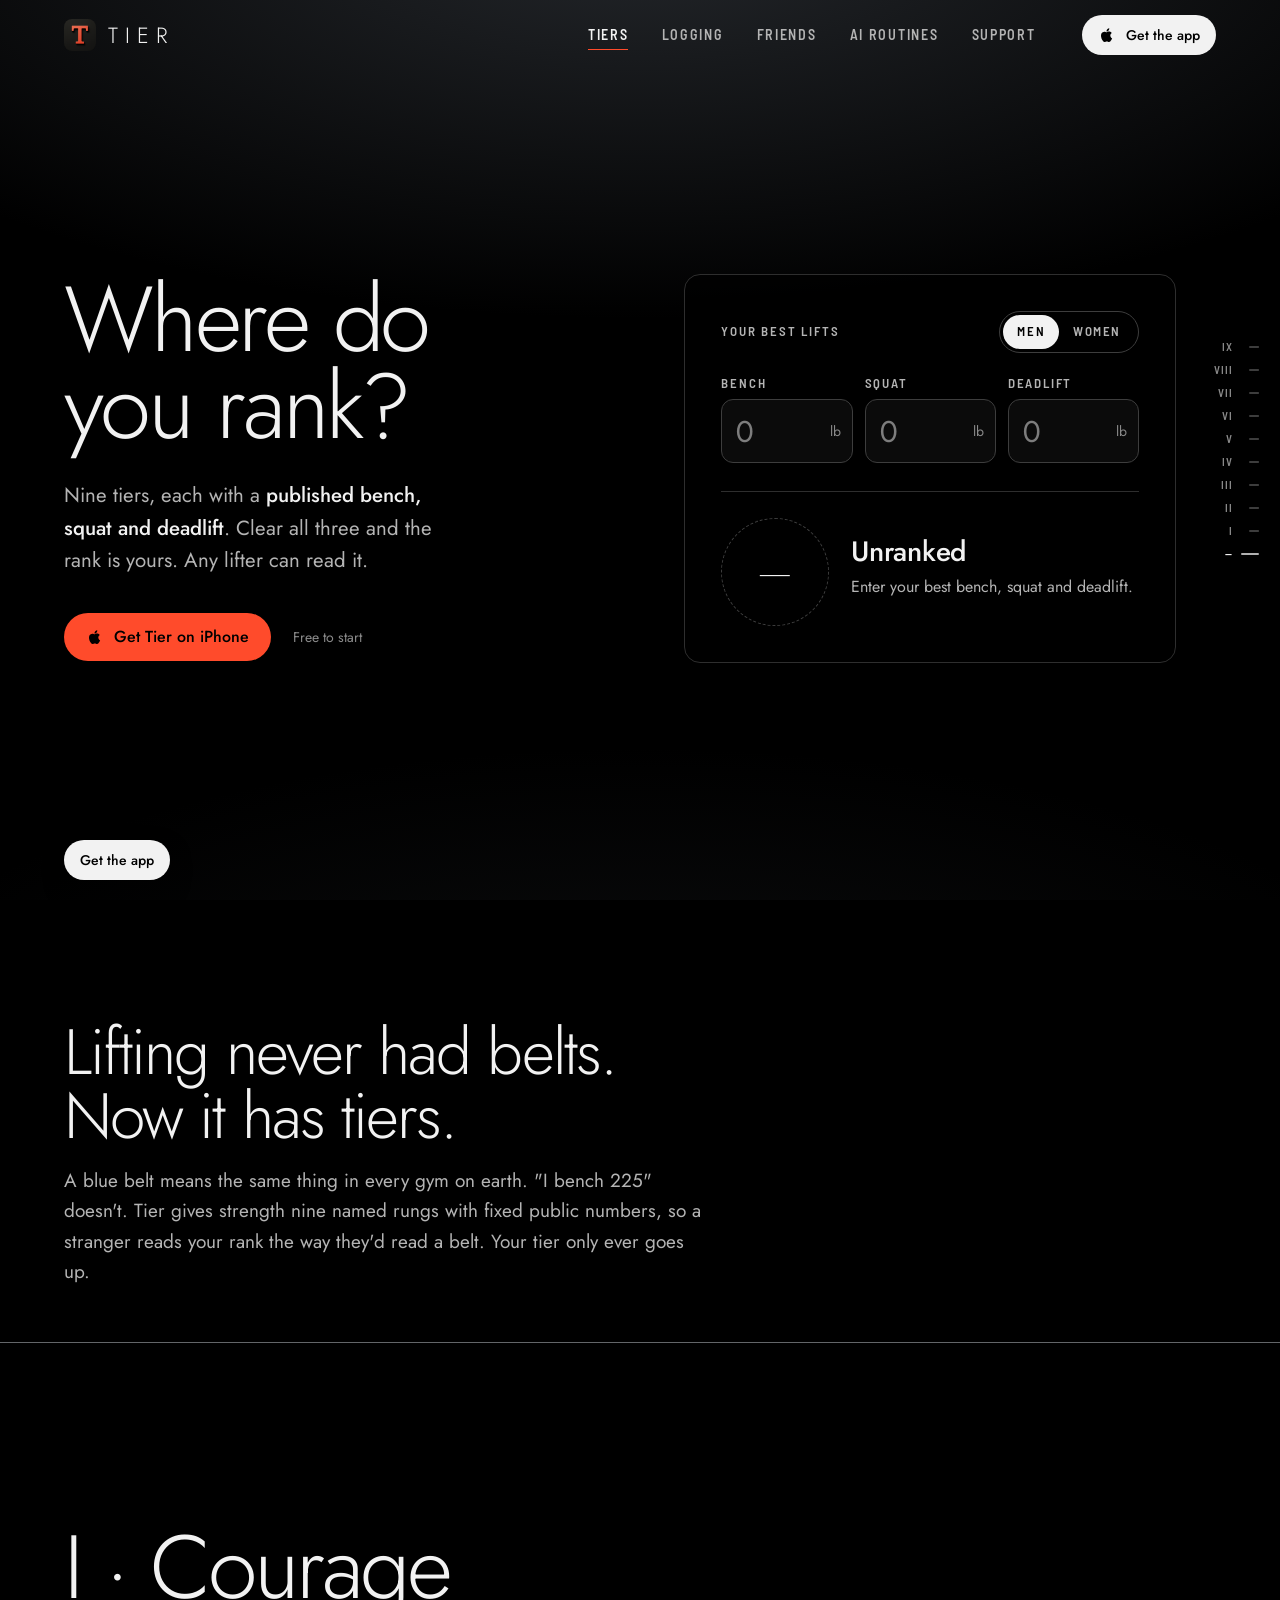
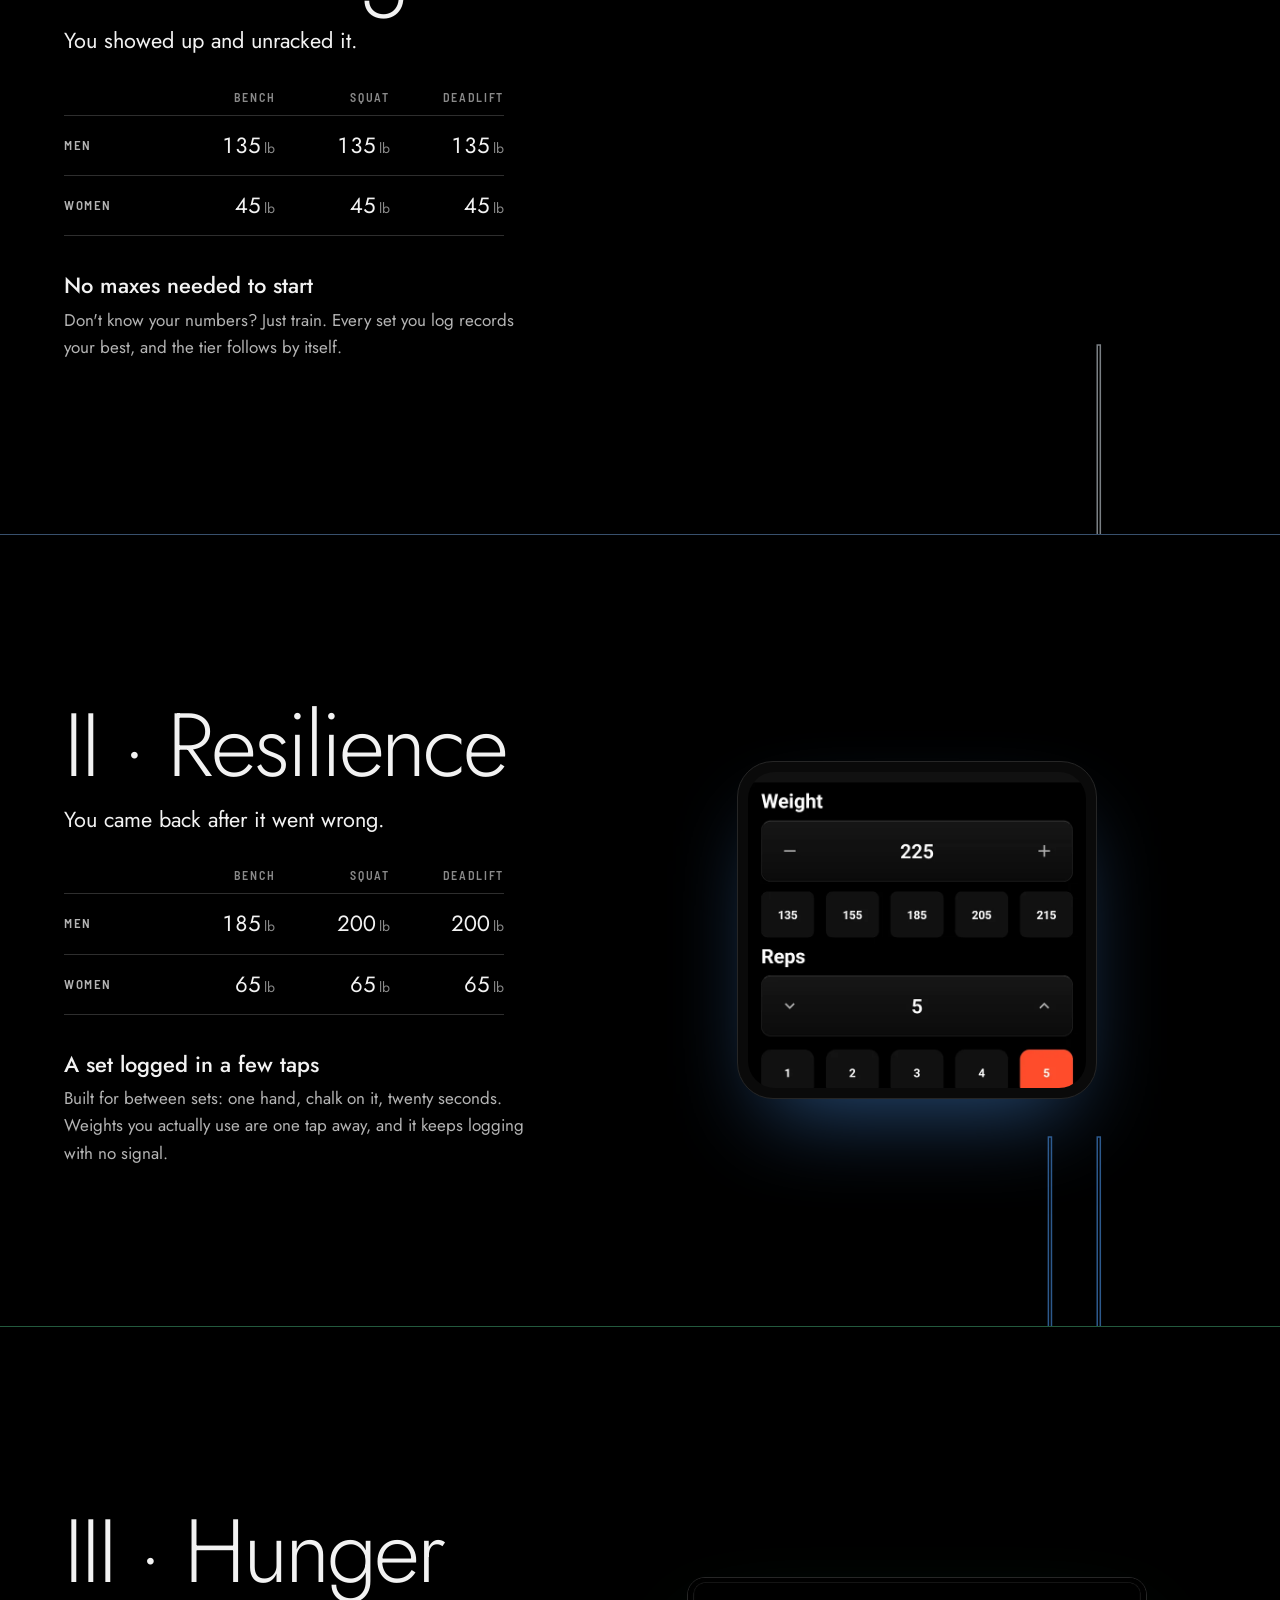
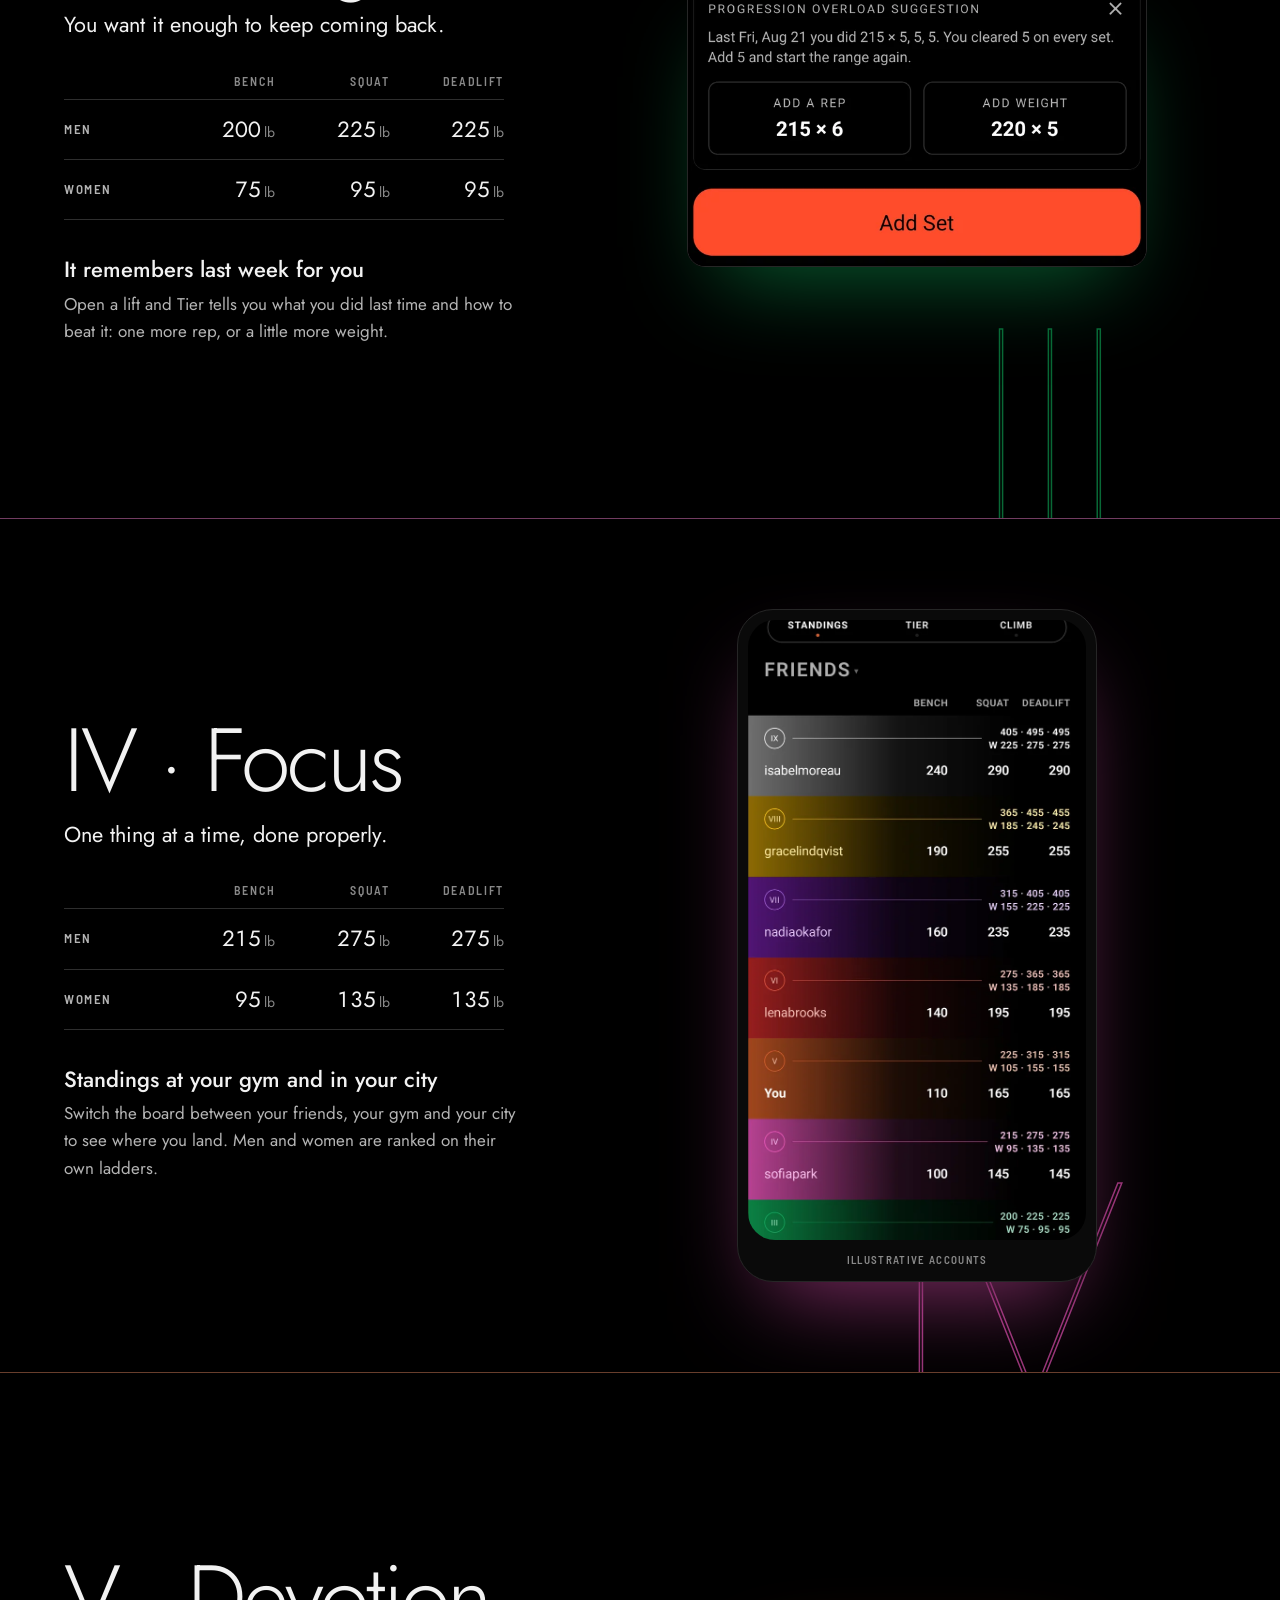
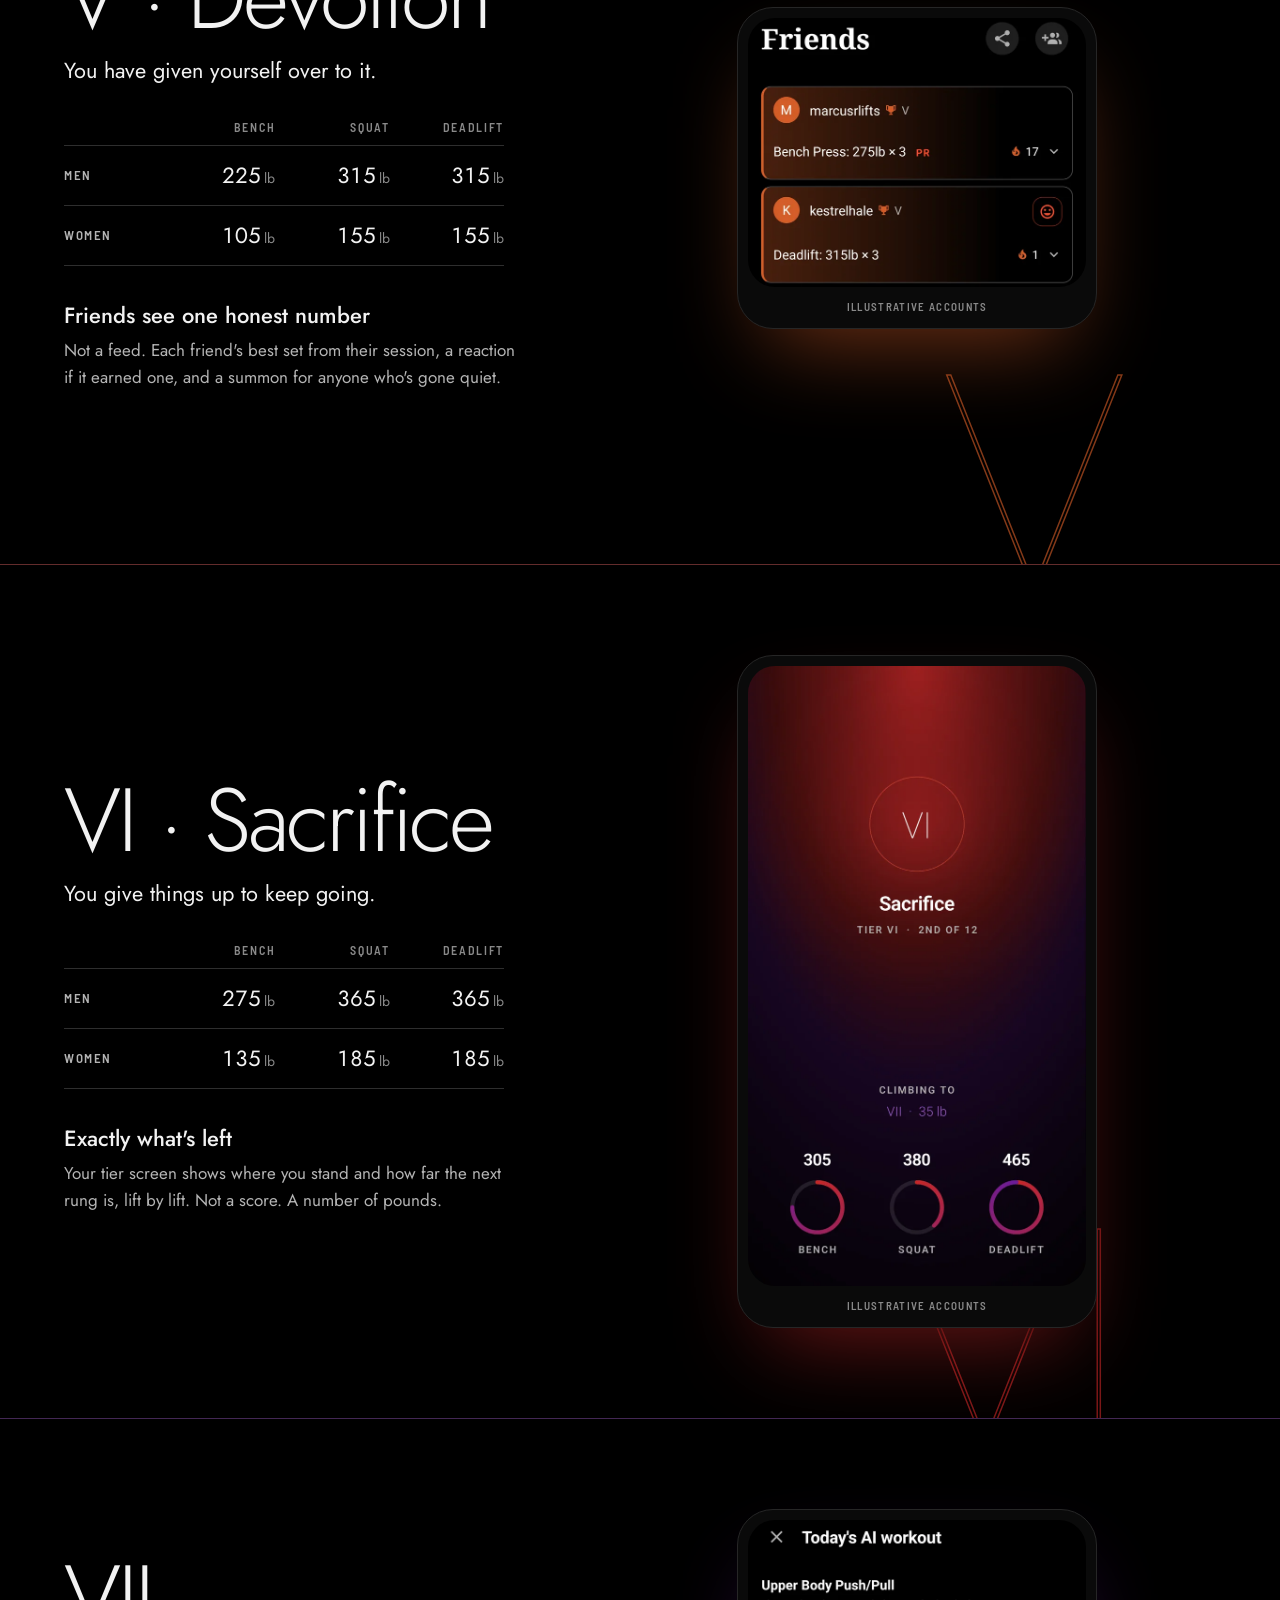
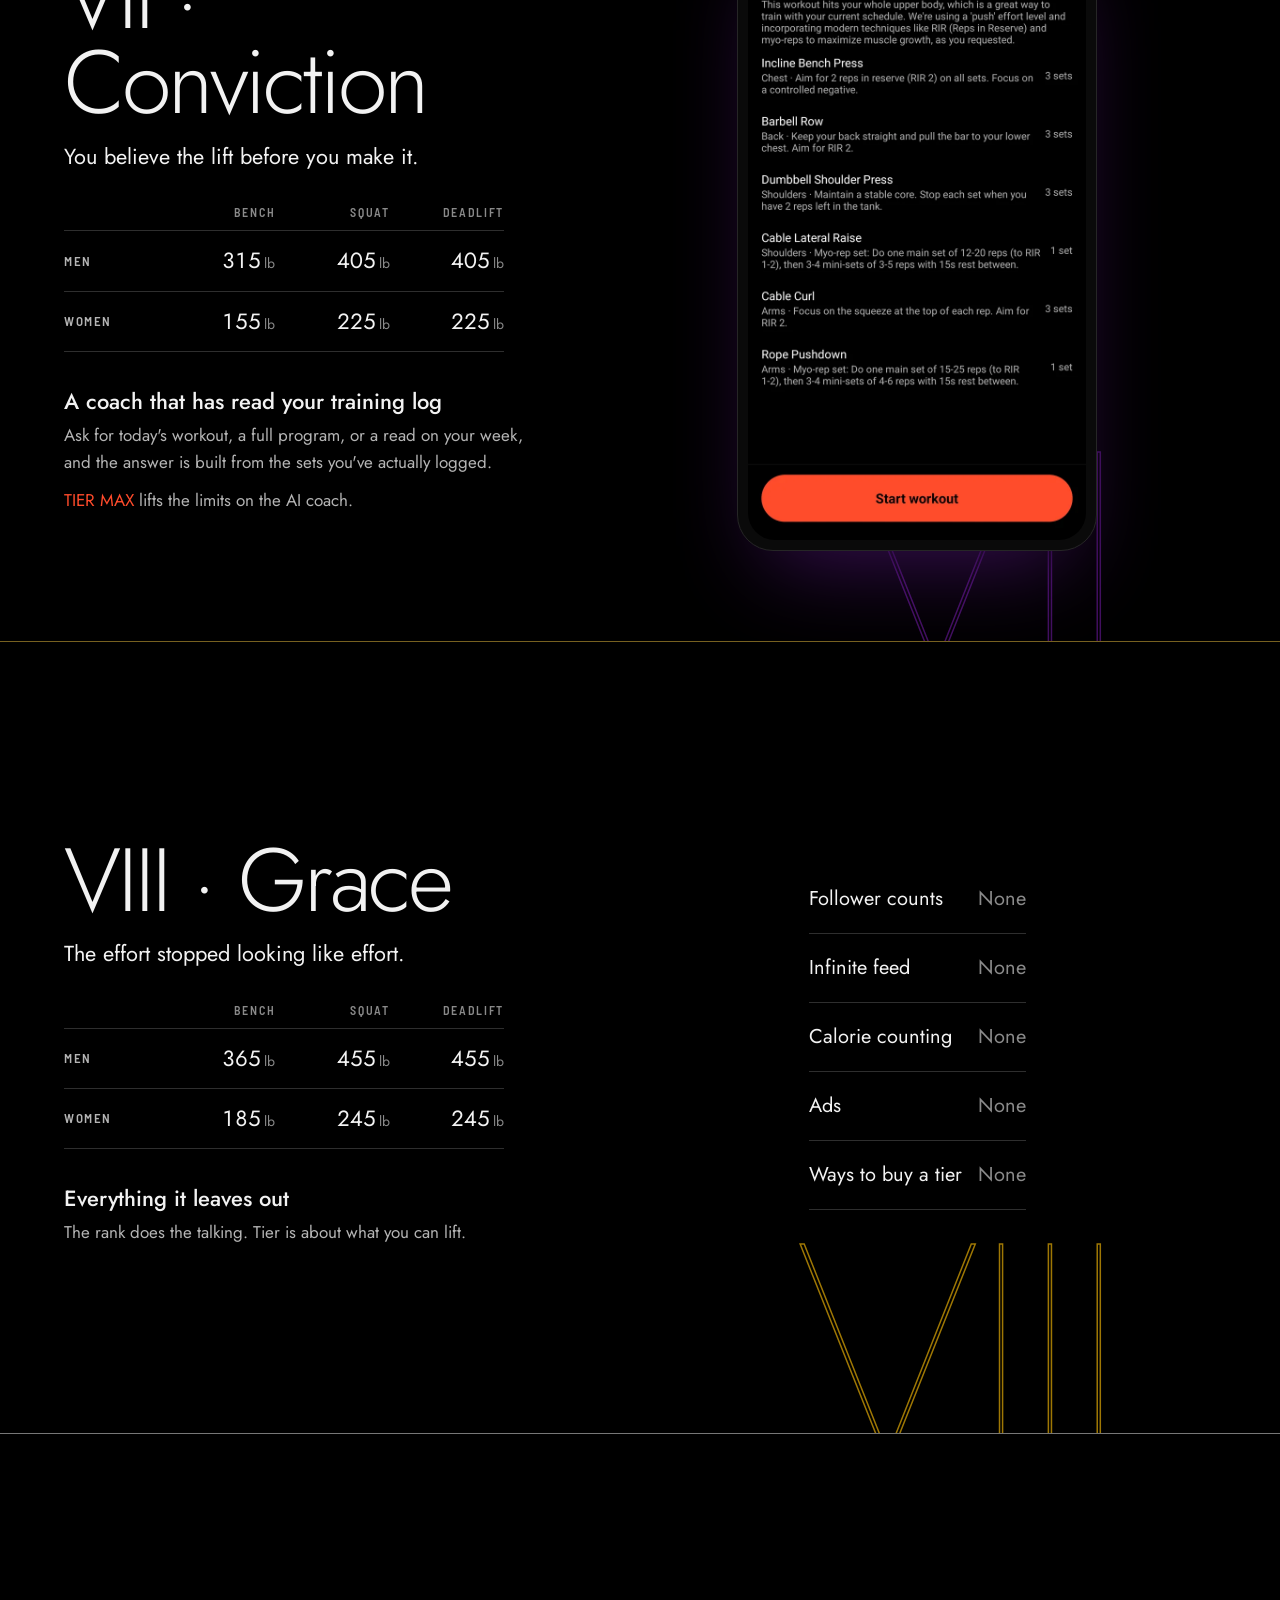
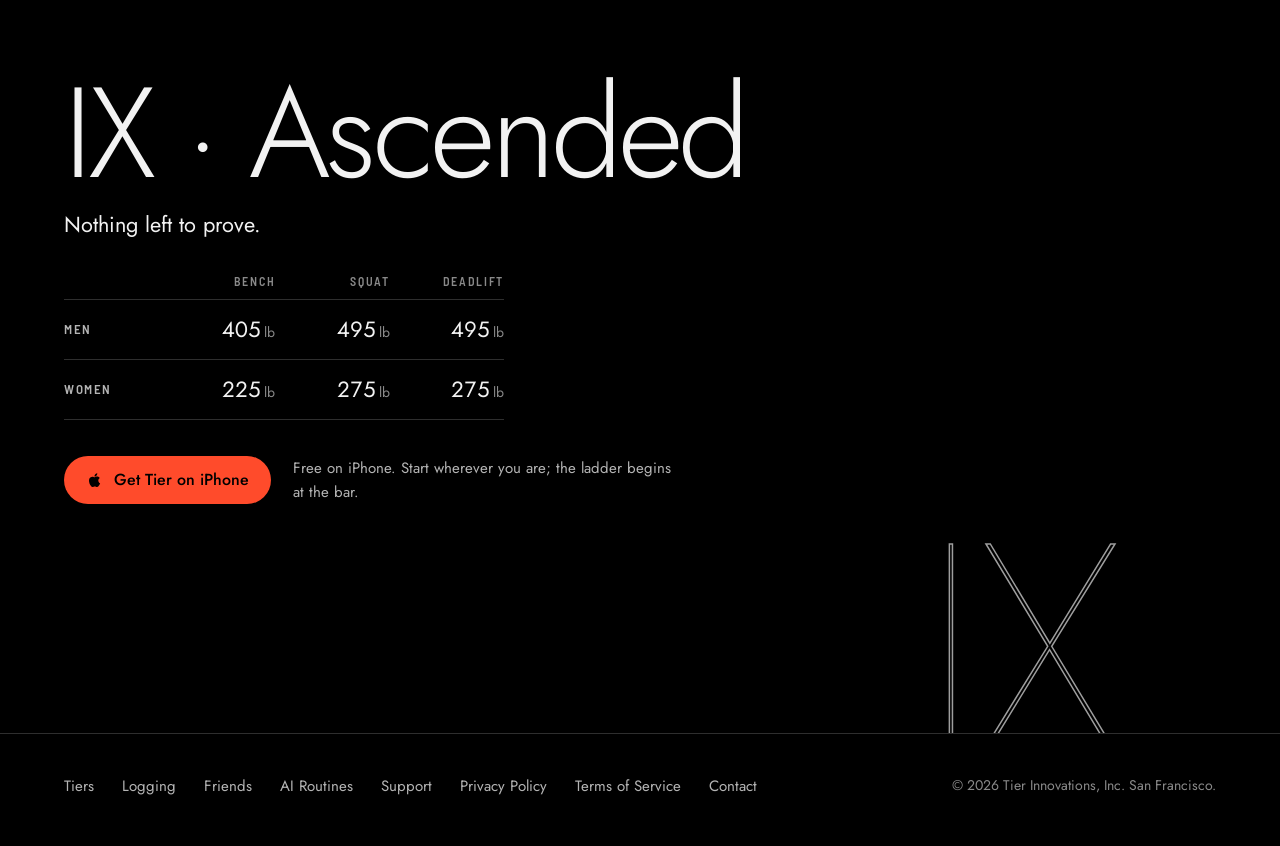
==== commit fe7acdef: "Site tabs: Tiers, Logging, Friends, AI Routines, Support Three new feature pages built from real app" ====
--- a/index.html
+++ b/index.html
@@ -40,14 +40,15 @@
     <img src="assets/apple-touch-icon.png" alt="" width="32" height="32">
     <span>TIER</span>
   </a>
-  <nav aria-label="Primary">
-    <a class="navlink" href="#rung-1">The ladder</a>
-    <a class="navlink keep" href="support.html">Support</a>
-    <a class="store small" href="https://apps.apple.com/app/apple-store/id6743146228?pt=127595726&amp;ct=website&amp;mt=8">
-      <svg viewBox="0 0 24 24" aria-hidden="true"><path fill="currentColor" d="M16.37 12.73c-.02-2.3 1.88-3.4 1.97-3.46-1.07-1.57-2.74-1.78-3.33-1.8-1.42-.14-2.77.84-3.49.84-.72 0-1.83-.82-3.01-.8-1.55.02-2.98.9-3.78 2.29-1.61 2.8-.41 6.94 1.16 9.21.77 1.11 1.68 2.36 2.88 2.31 1.16-.05 1.59-.75 2.99-.75 1.39 0 1.79.75 3.01.72 1.24-.02 2.03-1.13 2.79-2.25.88-1.29 1.24-2.54 1.26-2.6-.03-.01-2.42-.93-2.45-3.71ZM14.1 5.95c.64-.77 1.07-1.85.95-2.92-.92.04-2.03.61-2.69 1.38-.59.68-1.1 1.77-.97 2.82 1.03.08 2.07-.52 2.71-1.28Z"/></svg>
-      Get the app
-    </a>
+  <nav class="tabs" aria-label="Primary">
+    <a class="tab" href="/#rung-1" aria-current="page">Tiers</a>
+    <a class="tab" href="logging.html">Logging</a>
+    <a class="tab" href="friends.html">Friends</a>
+    <a class="tab" href="ai-routines.html">AI Routines</a>
+    <a class="tab" href="support.html">Support</a>
   </nav>
+  <a class="store small" href="https://apps.apple.com/app/apple-store/id6743146228?pt=127595726&amp;ct=website&amp;mt=8"><svg viewBox="0 0 24 24" aria-hidden="true"><path fill="currentColor" d="M16.37 12.73c-.02-2.3 1.88-3.4 1.97-3.46-1.07-1.57-2.74-1.78-3.33-1.8-1.42-.14-2.77.84-3.49.84-.72 0-1.83-.82-3.01-.8-1.55.02-2.98.9-3.78 2.29-1.61 2.8-.41 6.94 1.16 9.21.77 1.11 1.68 2.36 2.88 2.31 1.16-.05 1.59-.75 2.99-.75 1.39 0 1.79.75 3.01.72 1.24-.02 2.03-1.13 2.79-2.25.88-1.29 1.24-2.54 1.26-2.6-.03-.01-2.42-.93-2.45-3.71ZM14.1 5.95c.64-.77 1.07-1.85.95-2.92-.92.04-2.03.61-2.69 1.38-.59.68-1.1 1.77-.97 2.82 1.03.08 2.07-.52 2.71-1.28Z"/></svg>
+    Get the app</a>
 </header>
 
 <ol class="rail" aria-label="Where you are on the ladder">
@@ -324,6 +325,10 @@
 
 <footer class="foot">
   <nav aria-label="Footer">
+    <a href="/#rung-1">Tiers</a>
+    <a href="logging.html">Logging</a>
+    <a href="friends.html">Friends</a>
+    <a href="ai-routines.html">AI Routines</a>
     <a href="support.html">Support</a>
     <a href="privacy.html">Privacy Policy</a>
     <a href="terms.html">Terms of Service</a>
--- a/styles.css
+++ b/styles.css
@@ -66,9 +66,18 @@
 .wordmark { display: flex; align-items: center; gap: 12px; text-decoration: none; }
 .wordmark img { width: 32px; height: 32px; border-radius: 8px; }
 .wordmark span { font: 300 22px/1 var(--display); letter-spacing: 0.32em; }
-.bar nav { display: flex; align-items: center; gap: clamp(14px, 3vw, 32px); }
-.bar nav a.navlink { text-decoration: none; font: 600 14px/1 var(--label); letter-spacing: .12em; text-transform: uppercase; color: var(--ink-2); padding: 10px 0; }
-.bar nav a.navlink:hover, .bar nav a.navlink[aria-current="page"] { color: var(--ink); }
+.tabs { display: flex; align-items: center; gap: clamp(18px, 2.6vw, 36px); margin-left: auto; }
+.tab {
+  position: relative; text-decoration: none; white-space: nowrap;
+  font: 600 14px/1 var(--label); letter-spacing: .12em; text-transform: uppercase;
+  color: var(--ink-2); padding: 14px 0;
+}
+.tab::after { content: ""; position: absolute; left: 0; right: 0; bottom: 6px; height: 1.5px; background: var(--accent); transform: scaleX(0); transform-origin: left; transition: transform 250ms cubic-bezier(.16,1,.3,1); }
+.tab:hover { color: var(--ink); }
+.tab:hover::after { transform: scaleX(.4); }
+.tab[aria-current="page"] { color: var(--ink); }
+.tab[aria-current="page"]::after { transform: scaleX(1); }
+.bar > .store { margin-left: clamp(16px, 2.4vw, 32px); }
 
 .store {
   display: inline-flex; align-items: center; gap: 10px;
@@ -212,10 +221,11 @@
 .phone img { border-radius: 27px; width: 100%; height: auto; }
 .phone.crop { overflow: hidden; }
 .phone.crop img { max-height: 620px; object-fit: cover; object-position: top; }
-.phone figcaption { font: 600 11px/1 var(--label); letter-spacing: .12em; text-transform: uppercase; color: var(--ink-3); text-align: center; padding: 14px 0 6px; }
+.shot figcaption, .phone figcaption { font: 600 11px/1 var(--label); letter-spacing: .12em; text-transform: uppercase; color: var(--ink-3); text-align: center; padding: 14px 0 6px; }
 
 .shot { margin: 0; justify-self: center; width: min(460px, 100%); border-radius: 18px; overflow: hidden; border: 1px solid #262626; box-shadow: 0 40px 90px -30px color-mix(in srgb, var(--c) 55%, transparent); }
 .shot img { width: 100%; height: auto; }
+.shot figcaption { background: #050505; padding: 12px 0 14px; }
 /* An authored in-HTML app row: the overload suggestion, in the app's own words. */
 .overload { justify-self: center; width: min(420px, 100%); border: 1px solid var(--rule-2); border-radius: 16px; padding: 24px; background: #050505; }
 .overload .label { color: var(--ink-3); margin-bottom: 12px; }
@@ -270,6 +280,40 @@
 .contact { margin-top: 64px; padding: 28px; border: 1px solid var(--rule); border-radius: 16px; }
 .contact h2 { margin-top: 0; }
 
+/* Tabs wrap to their own scrolling row on narrow screens. */
+@media (max-width: 900px) {
+  .bar { flex-wrap: wrap; row-gap: 4px; }
+  .tabs { order: 3; width: calc(100% + 2 * var(--pad)); margin: 0 calc(-1 * var(--pad)); padding: 0 var(--pad); overflow-x: auto; scrollbar-width: none; gap: 24px; border-bottom: 1px solid var(--rule); }
+  .tabs::-webkit-scrollbar { display: none; }
+  .bar > .store { margin-left: auto; }
+}
+
+/* Feature pages: Logging, Friends, AI Routines. Neutral light; tier hues stay with the tiers. */
+.fpage { --hue: #3a3f46; --hue-text: #b0b0b0; }
+.fhero { padding: clamp(56px, 12vh, 140px) var(--pad) clamp(48px, 8vh, 96px); max-width: 1180px; }
+.fhero h1 { font: 300 clamp(46px, 7vw, 104px)/0.98 var(--display); letter-spacing: -0.035em; margin: 0 0 24px; max-width: 14ch; text-wrap: balance; }
+.fhero .lede, .fclose .note { font-size: clamp(18px, 1.6vw, 21px); color: var(--ink-2); max-width: 46ch; margin: 0 0 36px; }
+.frow {
+  display: grid; grid-template-columns: minmax(0, 1fr) minmax(0, 1fr); gap: clamp(32px, 6vw, 96px); align-items: center;
+  padding: clamp(56px, 9vh, 110px) var(--pad); border-top: 1px solid var(--rule);
+}
+.frow.flip .fcopy { order: 2; }
+.frow.textonly { grid-template-columns: minmax(0, 1fr); padding-top: clamp(40px, 6vh, 72px); padding-bottom: clamp(40px, 6vh, 72px); }
+.frow.textonly .fcopy { display: grid; grid-template-columns: minmax(0, 1fr) minmax(0, 1fr); gap: clamp(32px, 6vw, 96px); align-items: baseline; max-width: none; }
+.fcopy { max-width: 520px; }
+.fcopy h2 { font: 300 clamp(32px, 3.6vw, 52px)/1.05 var(--display); letter-spacing: -0.025em; margin: 0 0 18px; text-wrap: balance; }
+.frow.textonly .fcopy h2 { margin: 0; }
+.fcopy p { color: #cfcfcf; font-size: 18px; margin: 0 0 14px; max-width: 48ch; }
+.frow .phone, .frow .shot { --c: #7a7f86; }
+.fclose { padding: clamp(80px, 14vh, 160px) var(--pad); border-top: 1px solid var(--rule); }
+.fclose h2 { font: 300 clamp(44px, 6vw, 88px)/1 var(--display); letter-spacing: -0.03em; margin: 0 0 32px; }
+.fclose .note { margin: 18px 0 0; font-size: 15px; }
+@media (max-width: 960px) {
+  .frow { grid-template-columns: 1fr; }
+  .frow.flip .fcopy { order: 0; }
+  .frow.textonly .fcopy { grid-template-columns: 1fr; gap: 12px; }
+}
+
 /* Responsive */
 @media (max-width: 960px) {
   .hero { grid-template-columns: 1fr; min-height: auto; padding-right: var(--pad); }
@@ -278,8 +322,6 @@
 }
 @media (max-width: 560px) {
   body { font-size: 16px; }
-  .bar nav a.navlink { display: none; }
-  .bar nav a.navlink.keep { display: inline; }
   .wordmark span { font-size: 18px; letter-spacing: .26em; }
   .lifts { gap: 8px; }
   .lift input { font-size: 24px; min-height: 58px; padding-right: 28px; padding-left: 10px; }
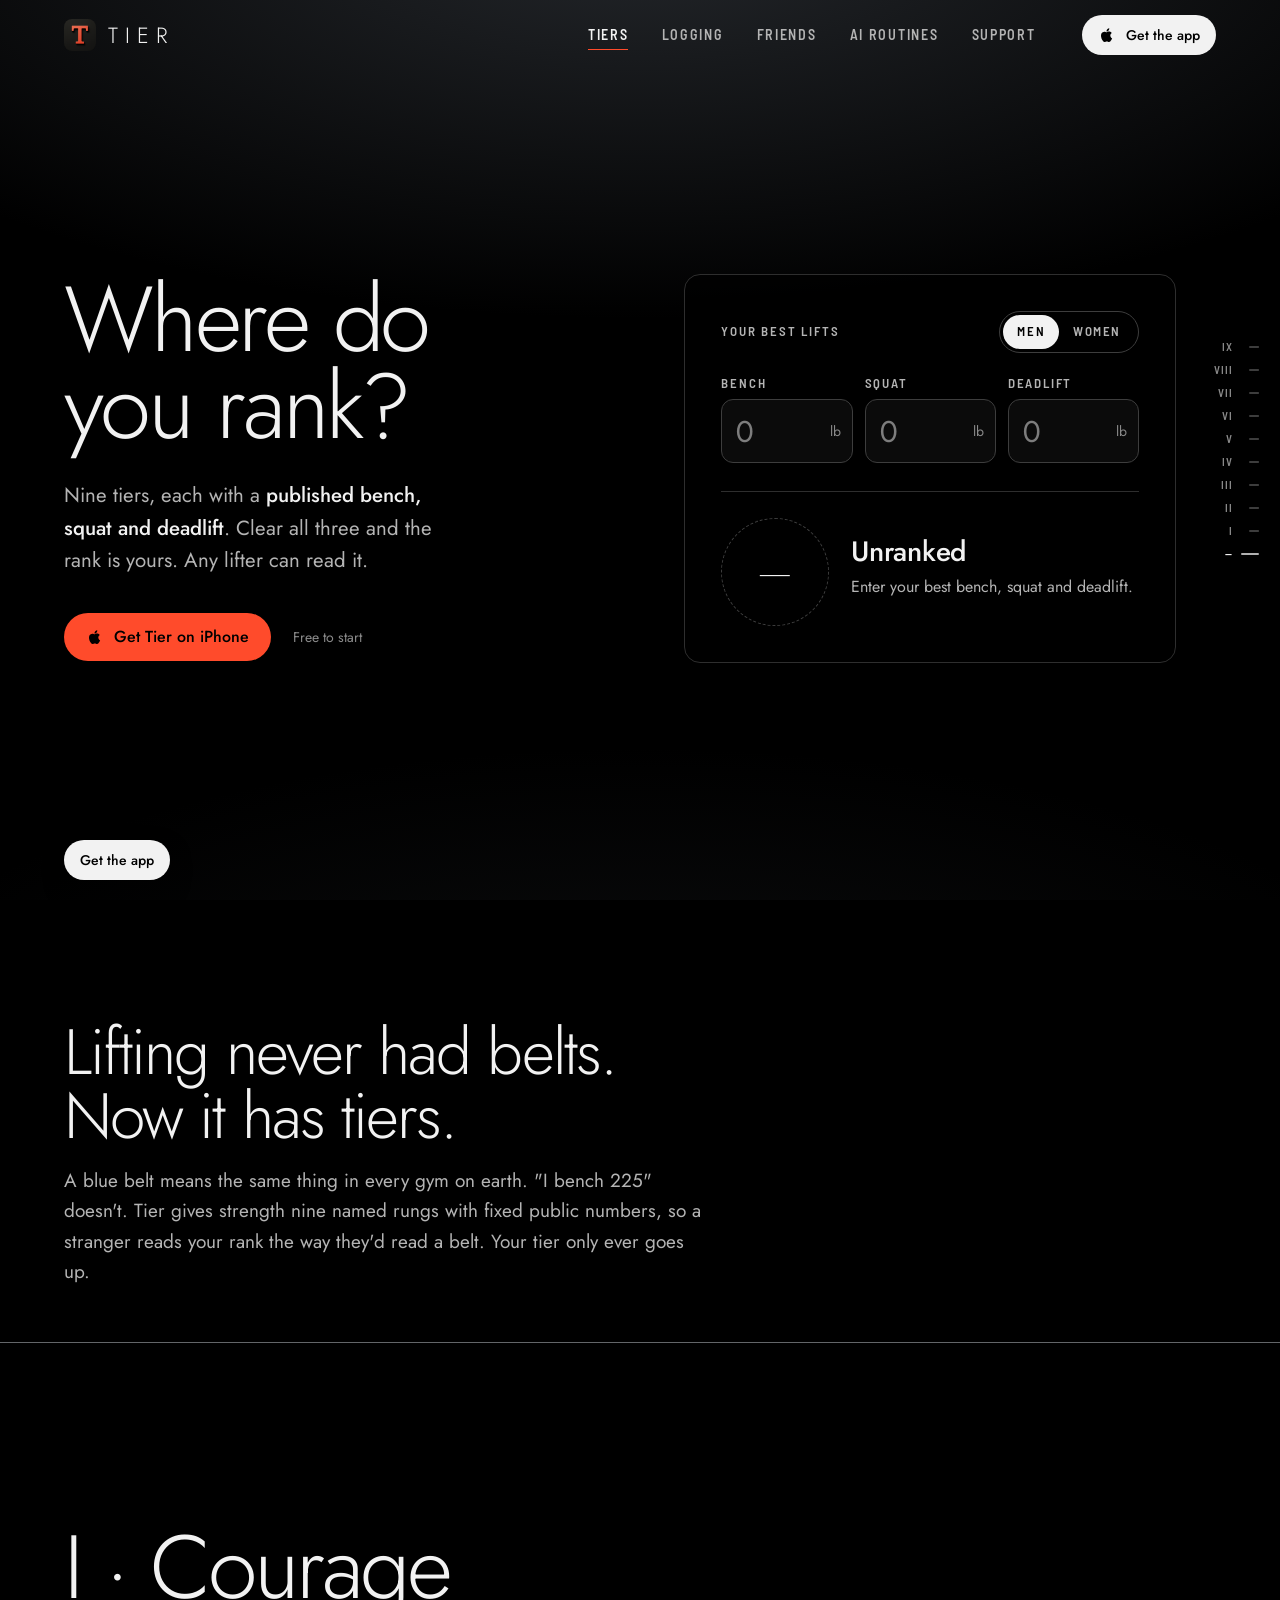
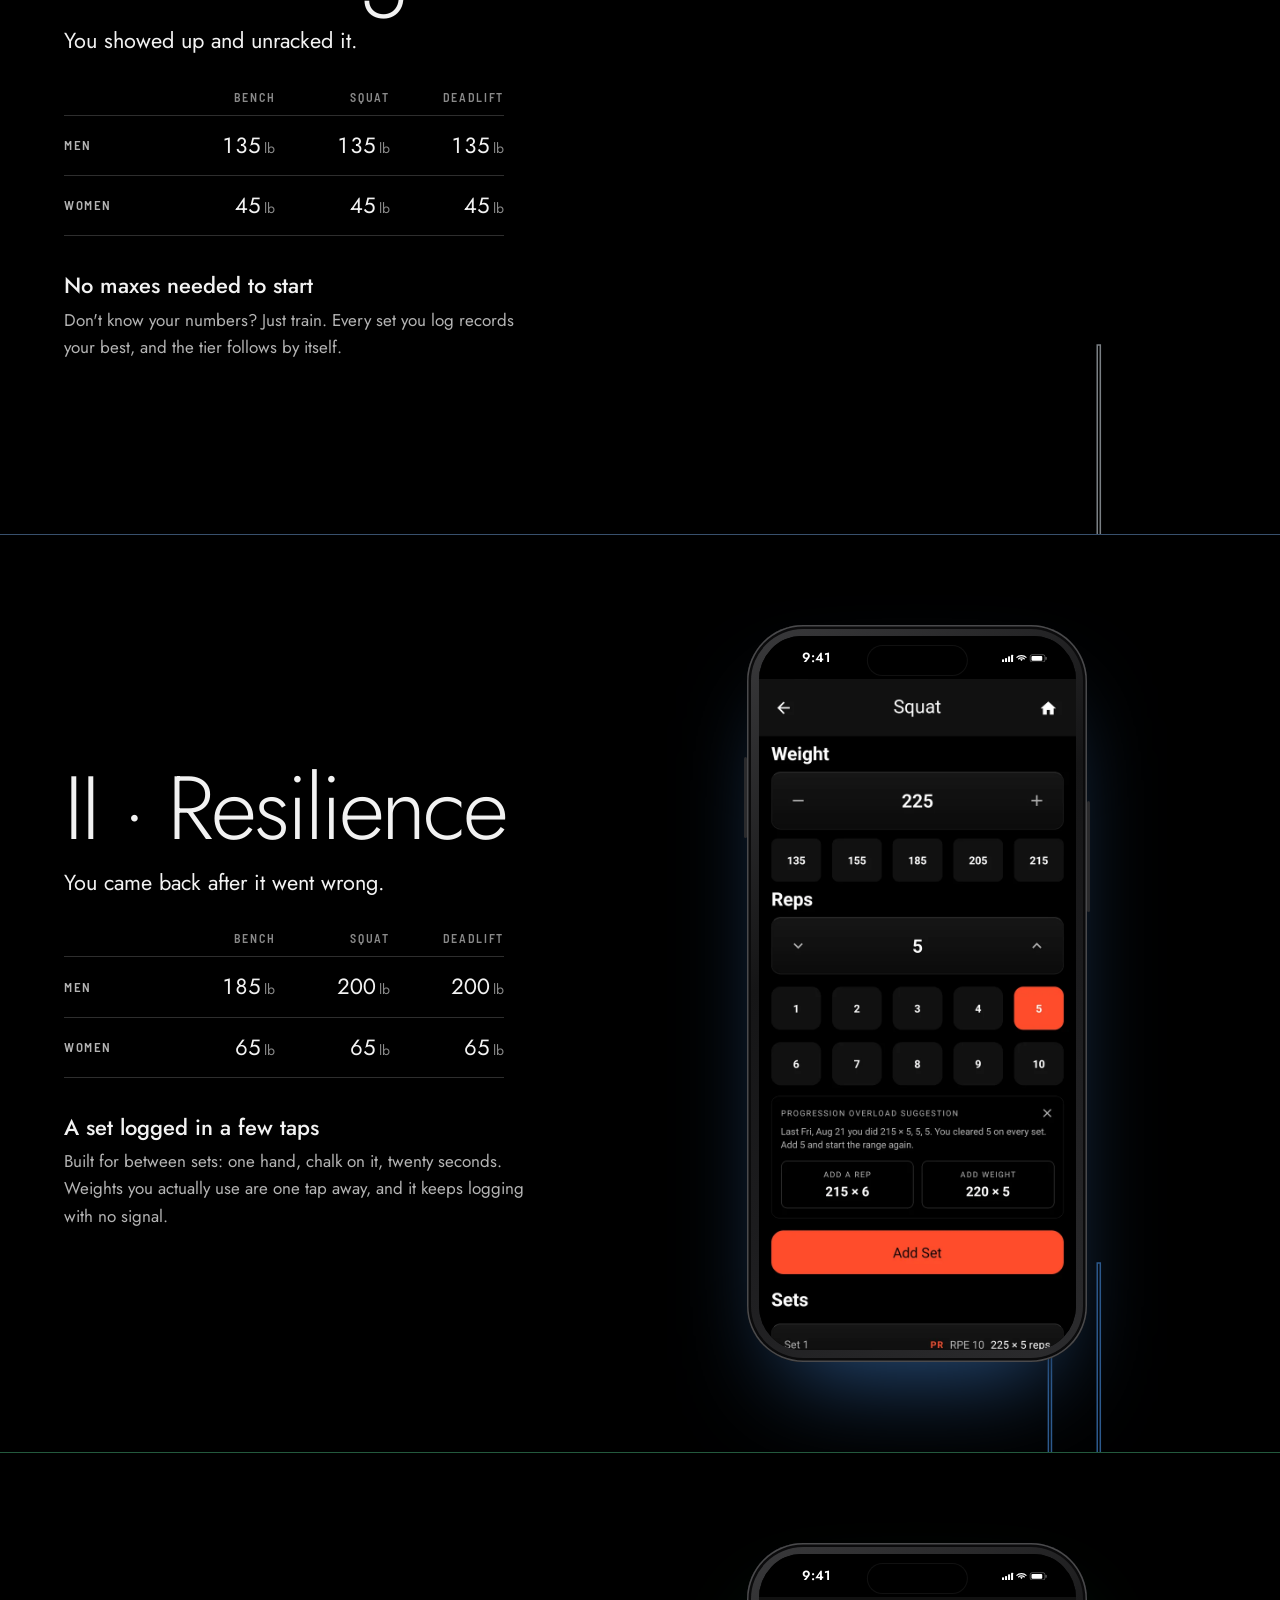
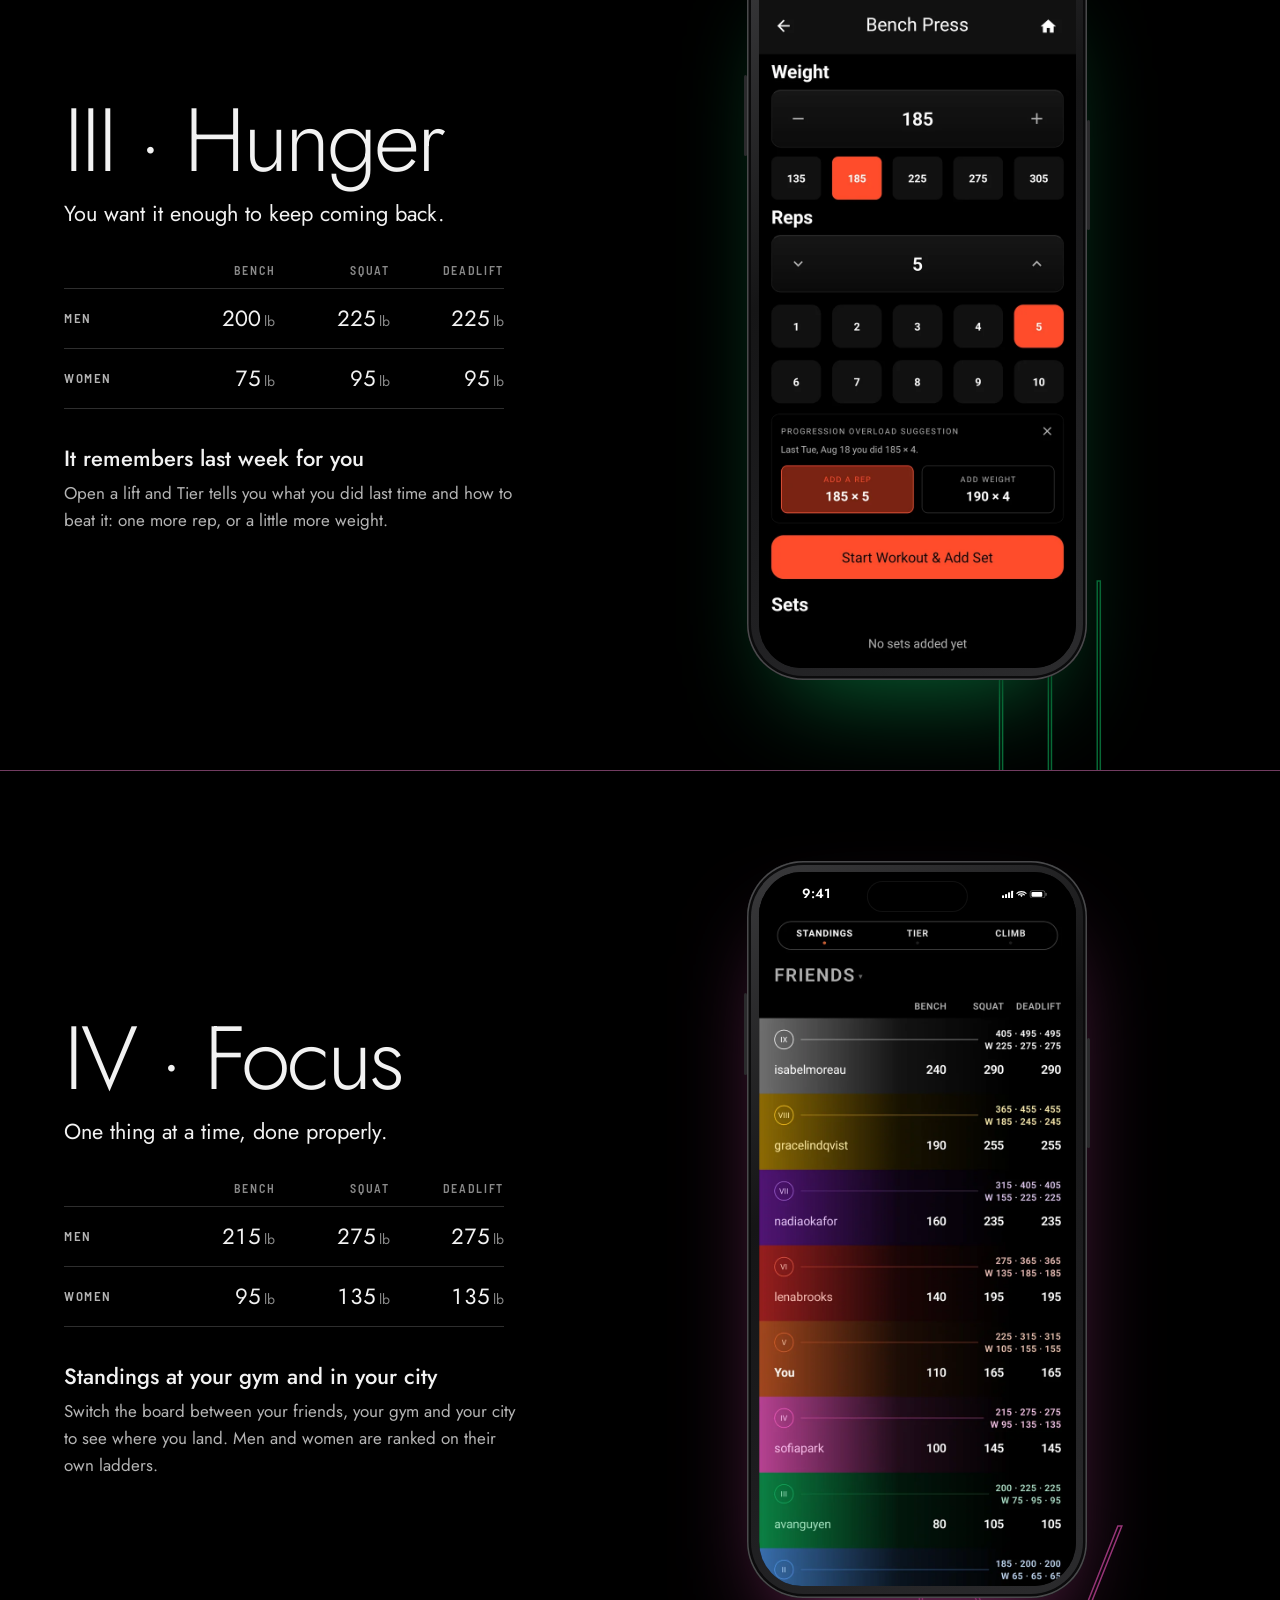
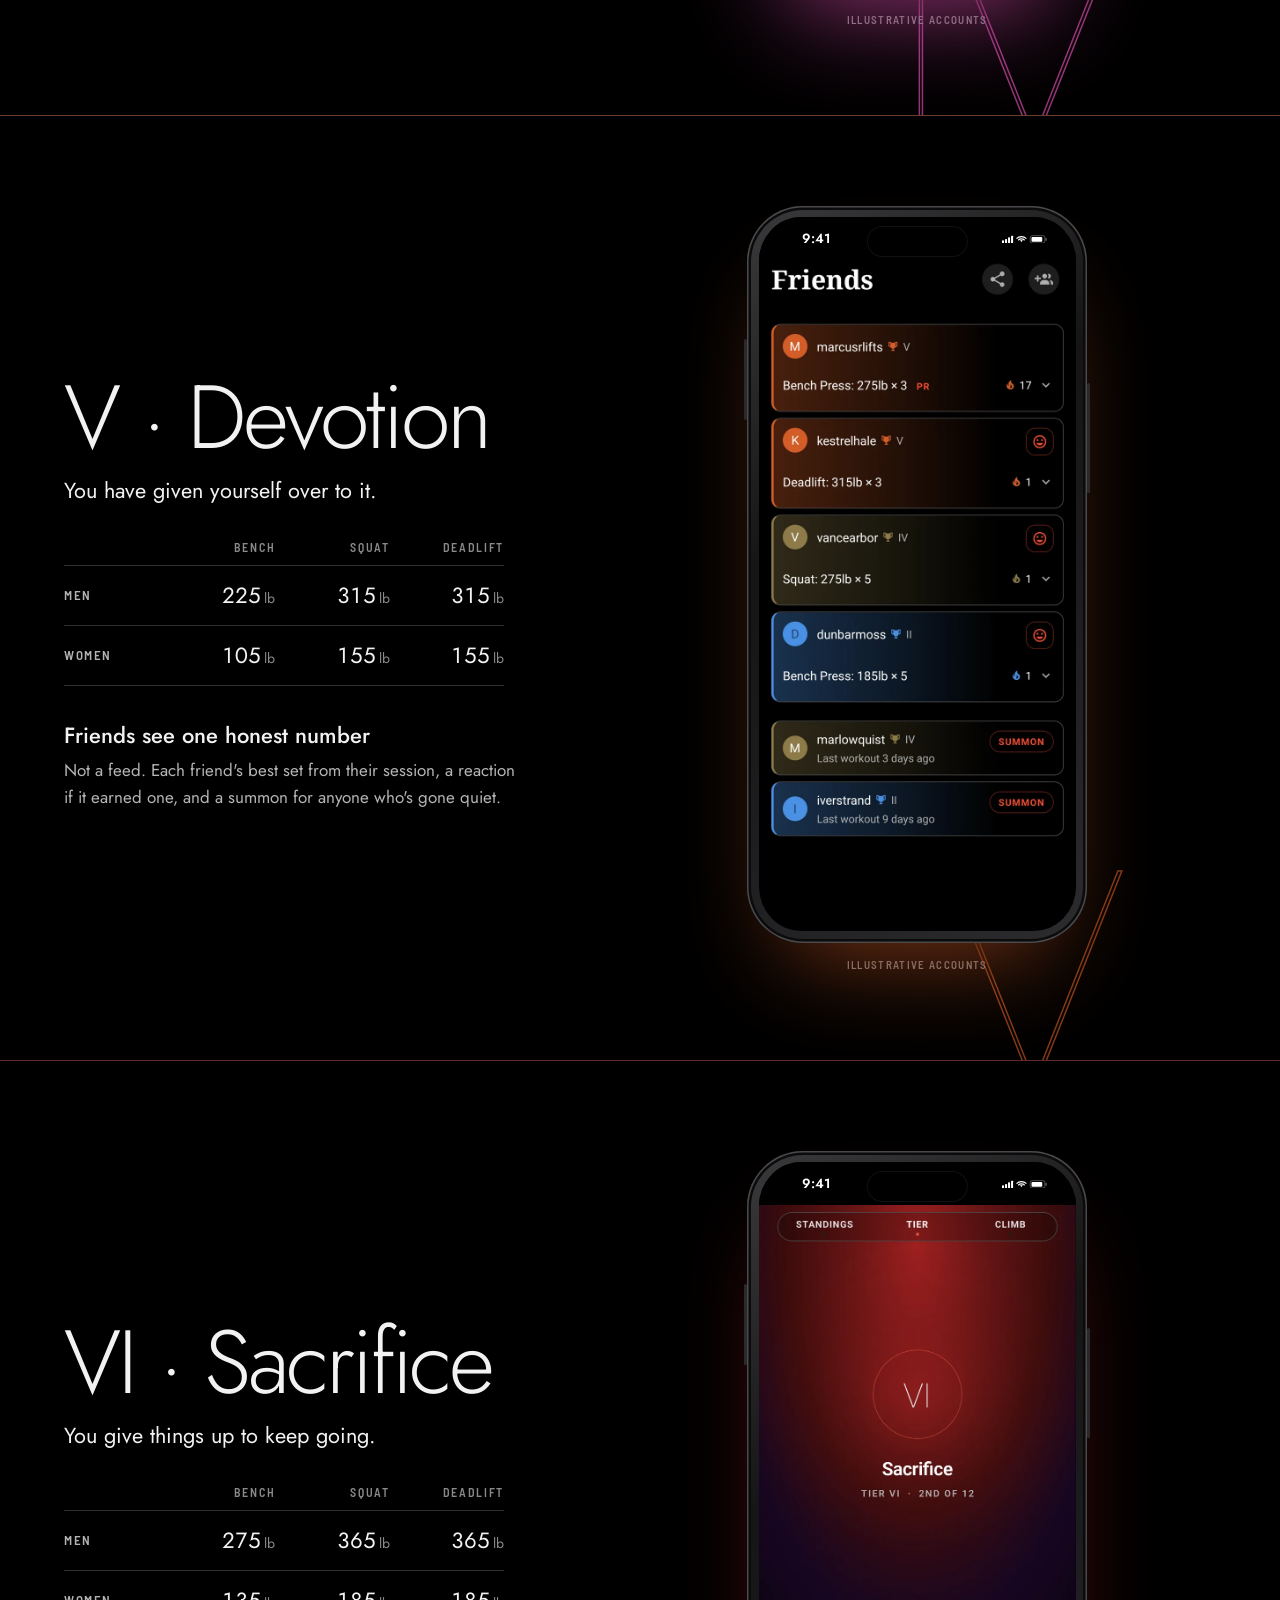
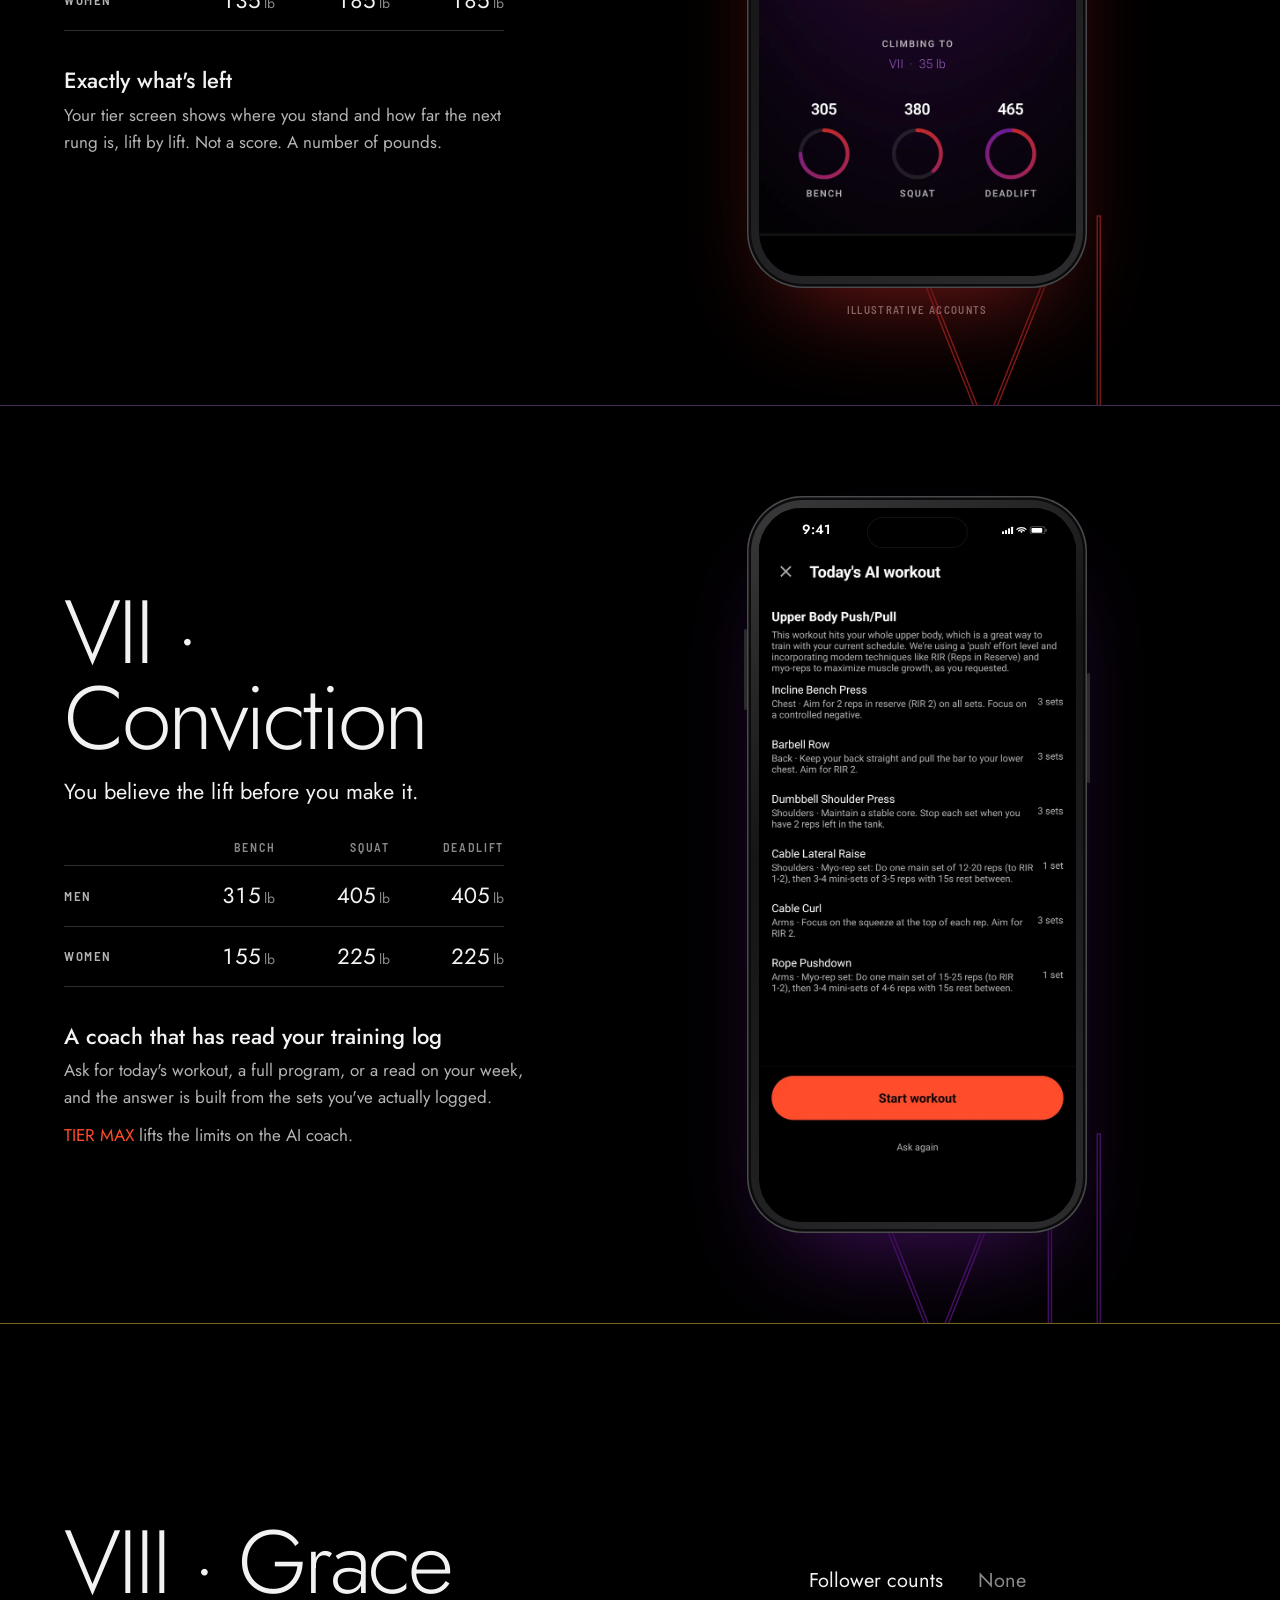
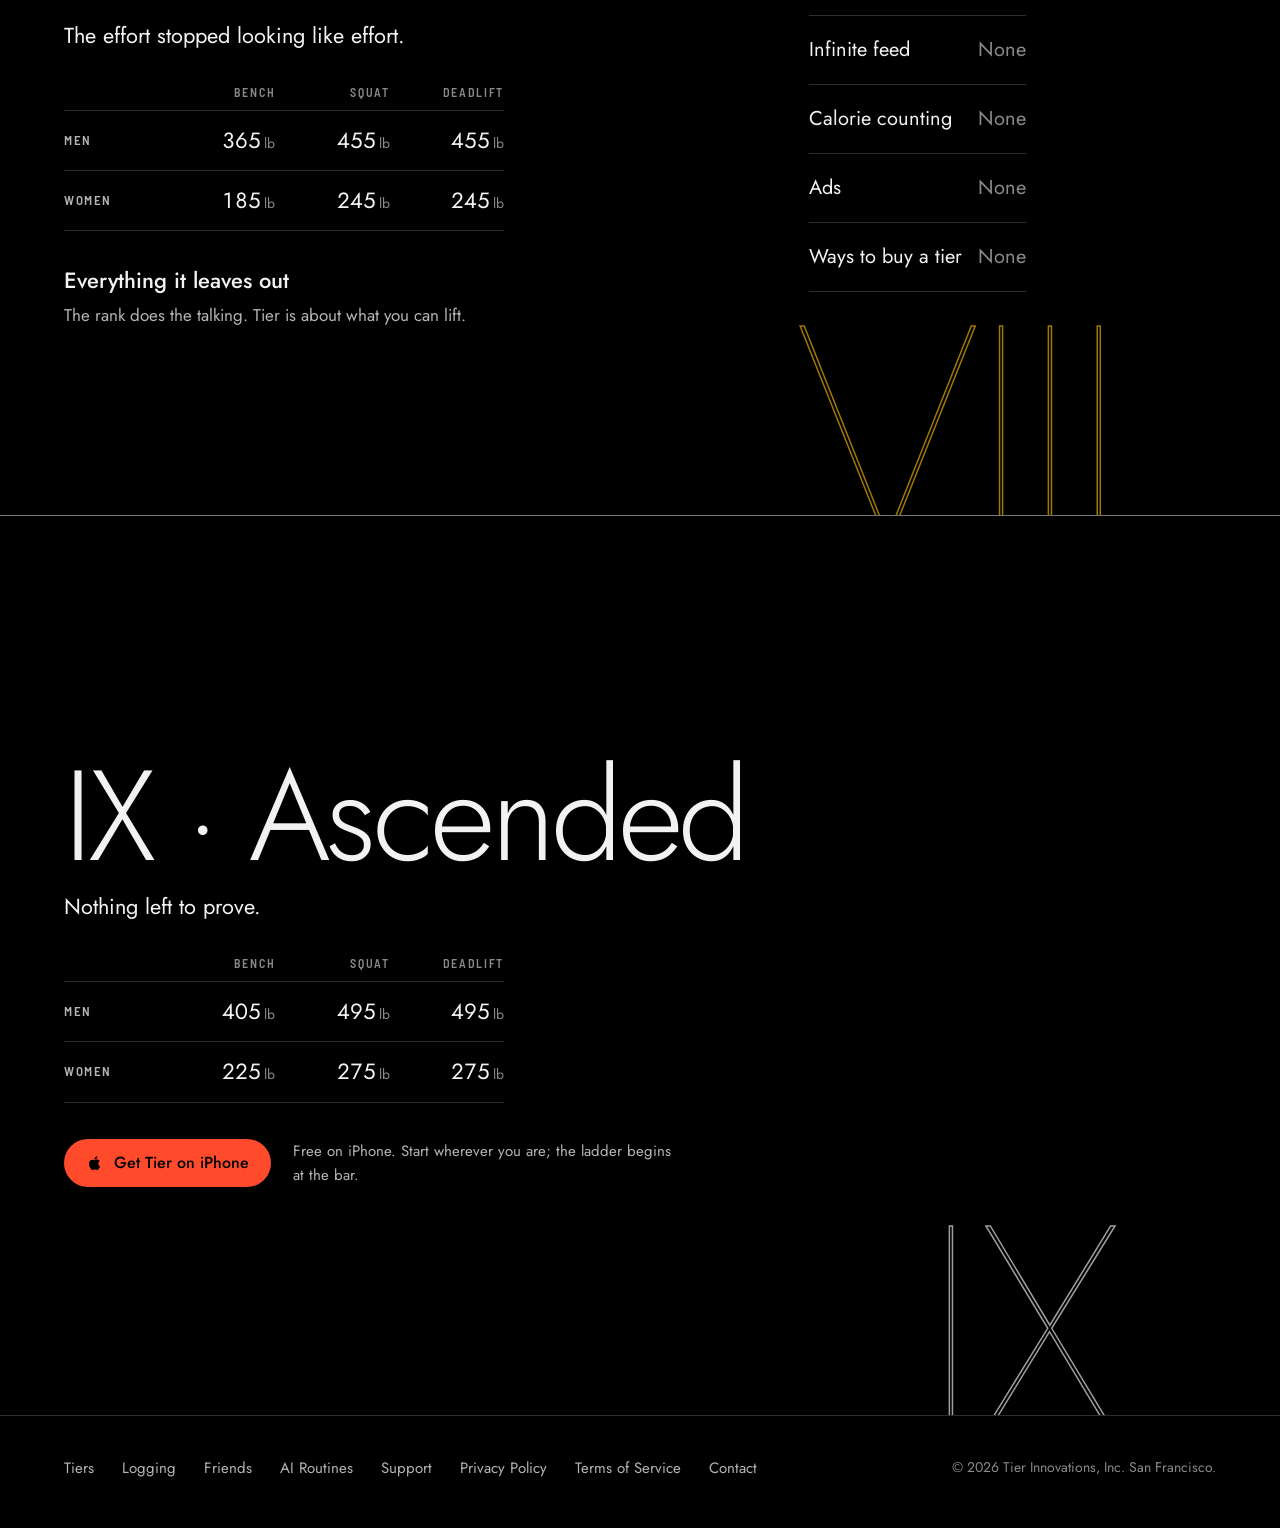
==== commit 29f9394f: "Show app screens whole, in iPhone bezels No cropped screens anywhere. Each capture sits in an iPhone" ====
--- a/index.html
+++ b/index.html
@@ -153,9 +153,7 @@
         <p>Built for between sets: one hand, chalk on it, twenty seconds. Weights you actually use are one tap away, and it keeps logging with no signal.</p>
       </div>
     </div>
-    <figure class="phone crop">
-      <img src="assets/log-squat.webp" width="720" height="673" loading="lazy" alt="Tier's logging screen: squat at 225 pounds for 5 reps, with quick-pick weights and rep buttons.">
-    </figure>
+    <figure class="iphone"><div class="iphone-frame"><div class="iphone-screen"><div class="ios-bar" aria-hidden="true"><span>9:41</span><i class="island"></i><svg class="ios-icons" viewBox="0 0 68 12" aria-hidden="true"><g fill="#fff"><rect x="0" y="8" width="3" height="4" rx="1"/><rect x="4.5" y="6" width="3" height="6" rx="1"/><rect x="9" y="3.5" width="3" height="8.5" rx="1"/><rect x="13.5" y="1" width="3" height="11" rx="1"/><path d="M29 3.2a9.6 9.6 0 0 1 6.8 2.8l1.2-1.3A11.4 11.4 0 0 0 29 1.4a11.4 11.4 0 0 0-8 3.3L22.2 6A9.6 9.6 0 0 1 29 3.2Zm0 3.6a5.9 5.9 0 0 1 4.2 1.7l1.2-1.3A7.7 7.7 0 0 0 29 5a7.7 7.7 0 0 0-5.4 2.2l1.2 1.3A5.9 5.9 0 0 1 29 6.8Zm0 3.6-2.1-2.1a3 3 0 0 1 4.2 0Z"/><rect x="42" y="1" width="22" height="11" rx="3" fill="none" stroke="#fff" stroke-opacity=".45"/><rect x="44" y="3" width="16" height="7" rx="1.5"/><rect x="65" y="4.5" width="1.5" height="4" rx=".75" fill-opacity=".45"/></g></svg></div><div class="iphone-scroll" tabindex="0" aria-label="Scrollable app screen"><img src="assets/scr-log.webp" width="720" height="1600" loading="lazy" style="--android:0.066" alt="Tier's logging screen for squat: 225 pounds for 5 reps, quick-pick weights, rep buttons, a progression suggestion and an Add Set button."></div></div></div></figure>
   </section>
 
   <section class="rung" id="rung-3" data-rung-section="3" style="--c:#0FA958;--ct:#0FA958" aria-labelledby="t3">
@@ -175,9 +173,7 @@
         <p>Open a lift and Tier tells you what you did last time and how to beat it: one more rep, or a little more weight.</p>
       </div>
     </div>
-    <figure class="shot">
-      <img src="assets/overload.webp" width="720" height="452" loading="lazy" alt="Tier's progression suggestion under a squat: last Friday you did 215 by 5, 5, 5; add a rep for 215 by 6 or add weight for 220 by 5.">
-    </figure>
+    <figure class="iphone"><div class="iphone-frame"><div class="iphone-screen"><div class="ios-bar" aria-hidden="true"><span>9:41</span><i class="island"></i><svg class="ios-icons" viewBox="0 0 68 12" aria-hidden="true"><g fill="#fff"><rect x="0" y="8" width="3" height="4" rx="1"/><rect x="4.5" y="6" width="3" height="6" rx="1"/><rect x="9" y="3.5" width="3" height="8.5" rx="1"/><rect x="13.5" y="1" width="3" height="11" rx="1"/><path d="M29 3.2a9.6 9.6 0 0 1 6.8 2.8l1.2-1.3A11.4 11.4 0 0 0 29 1.4a11.4 11.4 0 0 0-8 3.3L22.2 6A9.6 9.6 0 0 1 29 3.2Zm0 3.6a5.9 5.9 0 0 1 4.2 1.7l1.2-1.3A7.7 7.7 0 0 0 29 5a7.7 7.7 0 0 0-5.4 2.2l1.2 1.3A5.9 5.9 0 0 1 29 6.8Zm0 3.6-2.1-2.1a3 3 0 0 1 4.2 0Z"/><rect x="42" y="1" width="22" height="11" rx="3" fill="none" stroke="#fff" stroke-opacity=".45"/><rect x="44" y="3" width="16" height="7" rx="1.5"/><rect x="65" y="4.5" width="1.5" height="4" rx=".75" fill-opacity=".45"/></g></svg></div><div class="iphone-scroll" tabindex="0" aria-label="Scrollable app screen"><img src="assets/scr-progress.webp" width="720" height="1600" loading="lazy" style="--android:0.066" alt="Tier's bench press screen with a progression suggestion: last Tuesday 185 by 4; add a rep for 185 by 5 or add weight for 190 by 4."></div></div></div></figure>
   </section>
 
   <section class="rung" id="rung-4" data-rung-section="4" style="--c:#F056BF;--ct:#F056BF" aria-labelledby="t4">
@@ -197,10 +193,7 @@
         <p>Switch the board between your friends, your gym and your city to see where you land. Men and women are ranked on their own ladders.</p>
       </div>
     </div>
-    <figure class="phone crop">
-      <img src="assets/standings.webp" width="720" height="1755" loading="lazy" alt="Tier's Standings screen: nine tier bands from IX to I, each with a lifter's bench, squat and deadlift.">
-      <figcaption>Illustrative accounts</figcaption>
-    </figure>
+    <figure class="iphone"><div class="iphone-frame"><div class="iphone-screen"><div class="ios-bar" aria-hidden="true"><span>9:41</span><i class="island"></i><svg class="ios-icons" viewBox="0 0 68 12" aria-hidden="true"><g fill="#fff"><rect x="0" y="8" width="3" height="4" rx="1"/><rect x="4.5" y="6" width="3" height="6" rx="1"/><rect x="9" y="3.5" width="3" height="8.5" rx="1"/><rect x="13.5" y="1" width="3" height="11" rx="1"/><path d="M29 3.2a9.6 9.6 0 0 1 6.8 2.8l1.2-1.3A11.4 11.4 0 0 0 29 1.4a11.4 11.4 0 0 0-8 3.3L22.2 6A9.6 9.6 0 0 1 29 3.2Zm0 3.6a5.9 5.9 0 0 1 4.2 1.7l1.2-1.3A7.7 7.7 0 0 0 29 5a7.7 7.7 0 0 0-5.4 2.2l1.2 1.3A5.9 5.9 0 0 1 29 6.8Zm0 3.6-2.1-2.1a3 3 0 0 1 4.2 0Z"/><rect x="42" y="1" width="22" height="11" rx="3" fill="none" stroke="#fff" stroke-opacity=".45"/><rect x="44" y="3" width="16" height="7" rx="1.5"/><rect x="65" y="4.5" width="1.5" height="4" rx=".75" fill-opacity=".45"/></g></svg></div><div class="iphone-scroll" tabindex="0" aria-label="Scrollable app screen"><img src="assets/scr-standings.webp" width="720" height="2036" loading="lazy" style="--android:0.057" alt="Tier's Standings screen: nine tier bands from IX to I, each with a lifter's bench, squat and deadlift."></div></div></div><figcaption>Illustrative accounts</figcaption></figure>
   </section>
 
   <section class="rung" id="rung-5" data-rung-section="5" style="--c:#D45D28;--ct:#D45D28" aria-labelledby="t5">
@@ -220,10 +213,7 @@
         <p>Not a feed. Each friend's best set from their session, a reaction if it earned one, and a summon for anyone who's gone quiet.</p>
       </div>
     </div>
-    <figure class="phone">
-      <img src="assets/friends.webp" width="720" height="573" loading="lazy" alt="Tier's Friends tab: two friends' best sets, a 275 pound bench for 3 marked PR and a 315 pound deadlift for 3.">
-      <figcaption>Illustrative accounts</figcaption>
-    </figure>
+    <figure class="iphone"><div class="iphone-frame"><div class="iphone-screen"><div class="ios-bar" aria-hidden="true"><span>9:41</span><i class="island"></i><svg class="ios-icons" viewBox="0 0 68 12" aria-hidden="true"><g fill="#fff"><rect x="0" y="8" width="3" height="4" rx="1"/><rect x="4.5" y="6" width="3" height="6" rx="1"/><rect x="9" y="3.5" width="3" height="8.5" rx="1"/><rect x="13.5" y="1" width="3" height="11" rx="1"/><path d="M29 3.2a9.6 9.6 0 0 1 6.8 2.8l1.2-1.3A11.4 11.4 0 0 0 29 1.4a11.4 11.4 0 0 0-8 3.3L22.2 6A9.6 9.6 0 0 1 29 3.2Zm0 3.6a5.9 5.9 0 0 1 4.2 1.7l1.2-1.3A7.7 7.7 0 0 0 29 5a7.7 7.7 0 0 0-5.4 2.2l1.2 1.3A5.9 5.9 0 0 1 29 6.8Zm0 3.6-2.1-2.1a3 3 0 0 1 4.2 0Z"/><rect x="42" y="1" width="22" height="11" rx="3" fill="none" stroke="#fff" stroke-opacity=".45"/><rect x="44" y="3" width="16" height="7" rx="1.5"/><rect x="65" y="4.5" width="1.5" height="4" rx=".75" fill-opacity=".45"/></g></svg></div><div class="iphone-scroll" tabindex="0" aria-label="Scrollable app screen"><img src="assets/scr-friends.webp" width="720" height="1320" loading="lazy" style="--android:0.000" alt="Tier's Friends tab: friends' best sets with tiers, a PR tag, reactions, and Summon buttons for friends who have gone quiet."></div></div></div><figcaption>Illustrative accounts</figcaption></figure>
   </section>
 
   <section class="rung" id="rung-6" data-rung-section="6" style="--c:#C62828;--ct:#E0553C" aria-labelledby="t6">
@@ -243,10 +233,7 @@
         <p>Your tier screen shows where you stand and how far the next rung is, lift by lift. Not a score. A number of pounds.</p>
       </div>
     </div>
-    <figure class="phone crop">
-      <img src="assets/climb.webp" width="720" height="1340" loading="lazy" alt="Tier's tier screen: Tier VI, Sacrifice, second of twelve, climbing to Tier VII with 35 pounds to go, with bench, squat and deadlift rings.">
-      <figcaption>Illustrative accounts</figcaption>
-    </figure>
+    <figure class="iphone"><div class="iphone-frame"><div class="iphone-screen"><div class="ios-bar" aria-hidden="true"><span>9:41</span><i class="island"></i><svg class="ios-icons" viewBox="0 0 68 12" aria-hidden="true"><g fill="#fff"><rect x="0" y="8" width="3" height="4" rx="1"/><rect x="4.5" y="6" width="3" height="6" rx="1"/><rect x="9" y="3.5" width="3" height="8.5" rx="1"/><rect x="13.5" y="1" width="3" height="11" rx="1"/><path d="M29 3.2a9.6 9.6 0 0 1 6.8 2.8l1.2-1.3A11.4 11.4 0 0 0 29 1.4a11.4 11.4 0 0 0-8 3.3L22.2 6A9.6 9.6 0 0 1 29 3.2Zm0 3.6a5.9 5.9 0 0 1 4.2 1.7l1.2-1.3A7.7 7.7 0 0 0 29 5a7.7 7.7 0 0 0-5.4 2.2l1.2 1.3A5.9 5.9 0 0 1 29 6.8Zm0 3.6-2.1-2.1a3 3 0 0 1 4.2 0Z"/><rect x="42" y="1" width="22" height="11" rx="3" fill="none" stroke="#fff" stroke-opacity=".45"/><rect x="44" y="3" width="16" height="7" rx="1.5"/><rect x="65" y="4.5" width="1.5" height="4" rx=".75" fill-opacity=".45"/></g></svg></div><div class="iphone-scroll" tabindex="0" aria-label="Scrollable app screen"><img src="assets/scr-climb.webp" width="720" height="1433" loading="lazy" style="--android:0.000" alt="Tier's tier screen: Tier VI, Sacrifice, second of twelve, climbing to Tier VII with 35 pounds to go, with bench, squat and deadlift rings."></div></div></div><figcaption>Illustrative accounts</figcaption></figure>
   </section>
 
   <section class="rung" id="rung-7" data-rung-section="7" style="--c:#6A1B9A;--ct:#A05CD0" aria-labelledby="t7">
@@ -267,9 +254,7 @@
         <p><span class="max">TIER MAX</span> lifts the limits on the AI coach.</p>
       </div>
     </div>
-    <figure class="phone crop">
-      <img src="assets/ai-workout.webp" width="720" height="1426" loading="lazy" alt="Tier's AI workout: an upper body push and pull session with incline bench, barbell row and dumbbell shoulder press.">
-    </figure>
+    <figure class="iphone"><div class="iphone-frame"><div class="iphone-screen"><div class="ios-bar" aria-hidden="true"><span>9:41</span><i class="island"></i><svg class="ios-icons" viewBox="0 0 68 12" aria-hidden="true"><g fill="#fff"><rect x="0" y="8" width="3" height="4" rx="1"/><rect x="4.5" y="6" width="3" height="6" rx="1"/><rect x="9" y="3.5" width="3" height="8.5" rx="1"/><rect x="13.5" y="1" width="3" height="11" rx="1"/><path d="M29 3.2a9.6 9.6 0 0 1 6.8 2.8l1.2-1.3A11.4 11.4 0 0 0 29 1.4a11.4 11.4 0 0 0-8 3.3L22.2 6A9.6 9.6 0 0 1 29 3.2Zm0 3.6a5.9 5.9 0 0 1 4.2 1.7l1.2-1.3A7.7 7.7 0 0 0 29 5a7.7 7.7 0 0 0-5.4 2.2l1.2 1.3A5.9 5.9 0 0 1 29 6.8Zm0 3.6-2.1-2.1a3 3 0 0 1 4.2 0Z"/><rect x="42" y="1" width="22" height="11" rx="3" fill="none" stroke="#fff" stroke-opacity=".45"/><rect x="44" y="3" width="16" height="7" rx="1.5"/><rect x="65" y="4.5" width="1.5" height="4" rx=".75" fill-opacity=".45"/></g></svg></div><div class="iphone-scroll" tabindex="0" aria-label="Scrollable app screen"><img src="assets/scr-ai-result.webp" width="720" height="1479" loading="lazy" style="--android:0.062" alt="Today's AI workout: upper body push and pull with incline bench, barbell row, dumbbell shoulder press, cable lateral raise, cable curl and rope pushdown."></div></div></div></figure>
   </section>
 
   <section class="rung" id="rung-8" data-rung-section="8" style="--c:#FFC107;--ct:#FFC107" aria-labelledby="t8">
--- a/styles.css
+++ b/styles.css
@@ -288,6 +288,35 @@
   .bar > .store { margin-left: auto; }
 }
 
+/* iPhone bezel. Screens are shown whole: a tall capture scrolls inside the screen instead of being cropped. */
+.iphone { margin: 0; justify-self: center; width: min(340px, 100%); position: relative; z-index: 1; }
+.iphone-frame {
+  position: relative; aspect-ratio: 393 / 852; border-radius: 16.5% / 7.6%;
+  padding: 3.4%;
+  background: linear-gradient(145deg, #3a3a3c, #151516 38%, #1c1c1e 62%, #2c2c2e);
+  box-shadow: inset 0 0 0 1.5px #4a4a4c, inset 0 0 0 4px #0b0b0c,
+              0 50px 100px -40px color-mix(in srgb, var(--c, #7a7f86) 60%, transparent),
+              0 24px 48px -24px rgba(0,0,0,.95);
+}
+.iphone-frame::before, .iphone-frame::after { content: ""; position: absolute; width: 3px; background: #2a2a2c; border-radius: 2px; }
+.iphone-frame::before { left: -3px; top: 18%; height: 11%; }
+.iphone-frame::after { right: -3px; top: 24%; height: 15%; }
+.iphone-screen { position: relative; height: 100%; border-radius: 13.4% / 6.2%; overflow: hidden; background: #000; }
+.ios-bar {
+  position: absolute; inset: 0 0 auto 0; z-index: 2; height: 13.7cqw;
+  display: flex; align-items: center; justify-content: space-between; padding: 0 9% 0 11%;
+  background: #000; color: #fff; font: 600 clamp(11px, 4.2cqw, 16px)/1 -apple-system, "SF Pro Text", "Jost", sans-serif;
+}
+.iphone-screen { container-type: inline-size; }
+.ios-bar span { width: 18%; text-align: center; letter-spacing: -0.01em; }
+.ios-bar .island { position: absolute; left: 50%; top: 3cqw; transform: translateX(-50%); width: 31%; height: 9.2cqw; border-radius: 99px; background: #000; box-shadow: 0 0 0 1px #111; }
+.ios-icons { width: 18%; height: auto; }
+.iphone-scroll { position: absolute; inset: 0; overflow-y: auto; overscroll-behavior: contain; scrollbar-width: none; }
+.iphone-scroll::-webkit-scrollbar { display: none; }
+.iphone-scroll:focus-visible { outline: 2px solid var(--accent); outline-offset: -2px; }
+.iphone-scroll img { width: 100%; height: auto; margin-top: calc(13.7cqw - var(--android) * 100cqw); }
+.iphone figcaption { font: 600 11px/1 var(--label); letter-spacing: .12em; text-transform: uppercase; color: var(--ink-3); text-align: center; padding: 16px 0 0; }
+
 /* Feature pages: Logging, Friends, AI Routines. Neutral light; tier hues stay with the tiers. */
 .fpage { --hue: #3a3f46; --hue-text: #b0b0b0; }
 .fhero { padding: clamp(56px, 12vh, 140px) var(--pad) clamp(48px, 8vh, 96px); max-width: 1180px; }
@@ -304,7 +333,7 @@
 .fcopy h2 { font: 300 clamp(32px, 3.6vw, 52px)/1.05 var(--display); letter-spacing: -0.025em; margin: 0 0 18px; text-wrap: balance; }
 .frow.textonly .fcopy h2 { margin: 0; }
 .fcopy p { color: #cfcfcf; font-size: 18px; margin: 0 0 14px; max-width: 48ch; }
-.frow .phone, .frow .shot { --c: #7a7f86; }
+.frow .iphone { --c: #7a7f86; }
 .fclose { padding: clamp(80px, 14vh, 160px) var(--pad); border-top: 1px solid var(--rule); }
 .fclose h2 { font: 300 clamp(44px, 6vw, 88px)/1 var(--display); letter-spacing: -0.03em; margin: 0 0 32px; }
 .fclose .note { margin: 18px 0 0; font-size: 15px; }
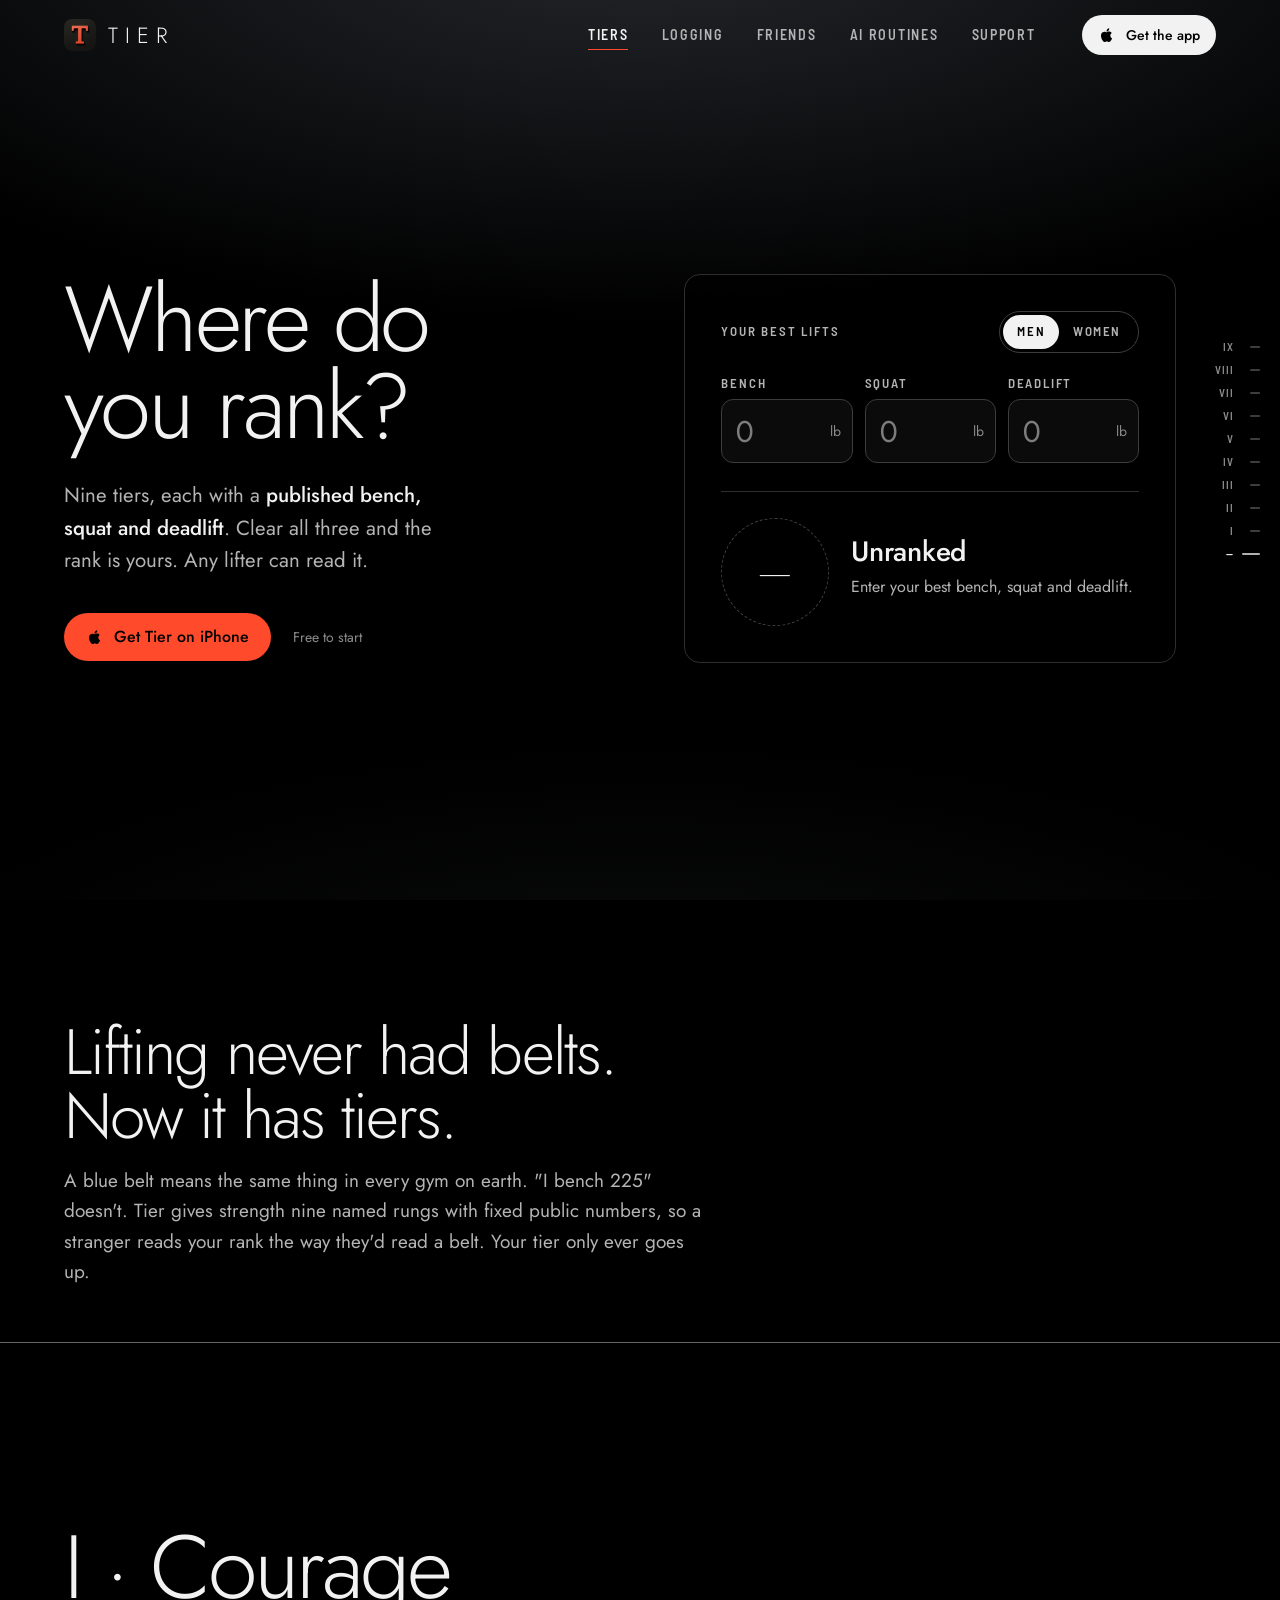
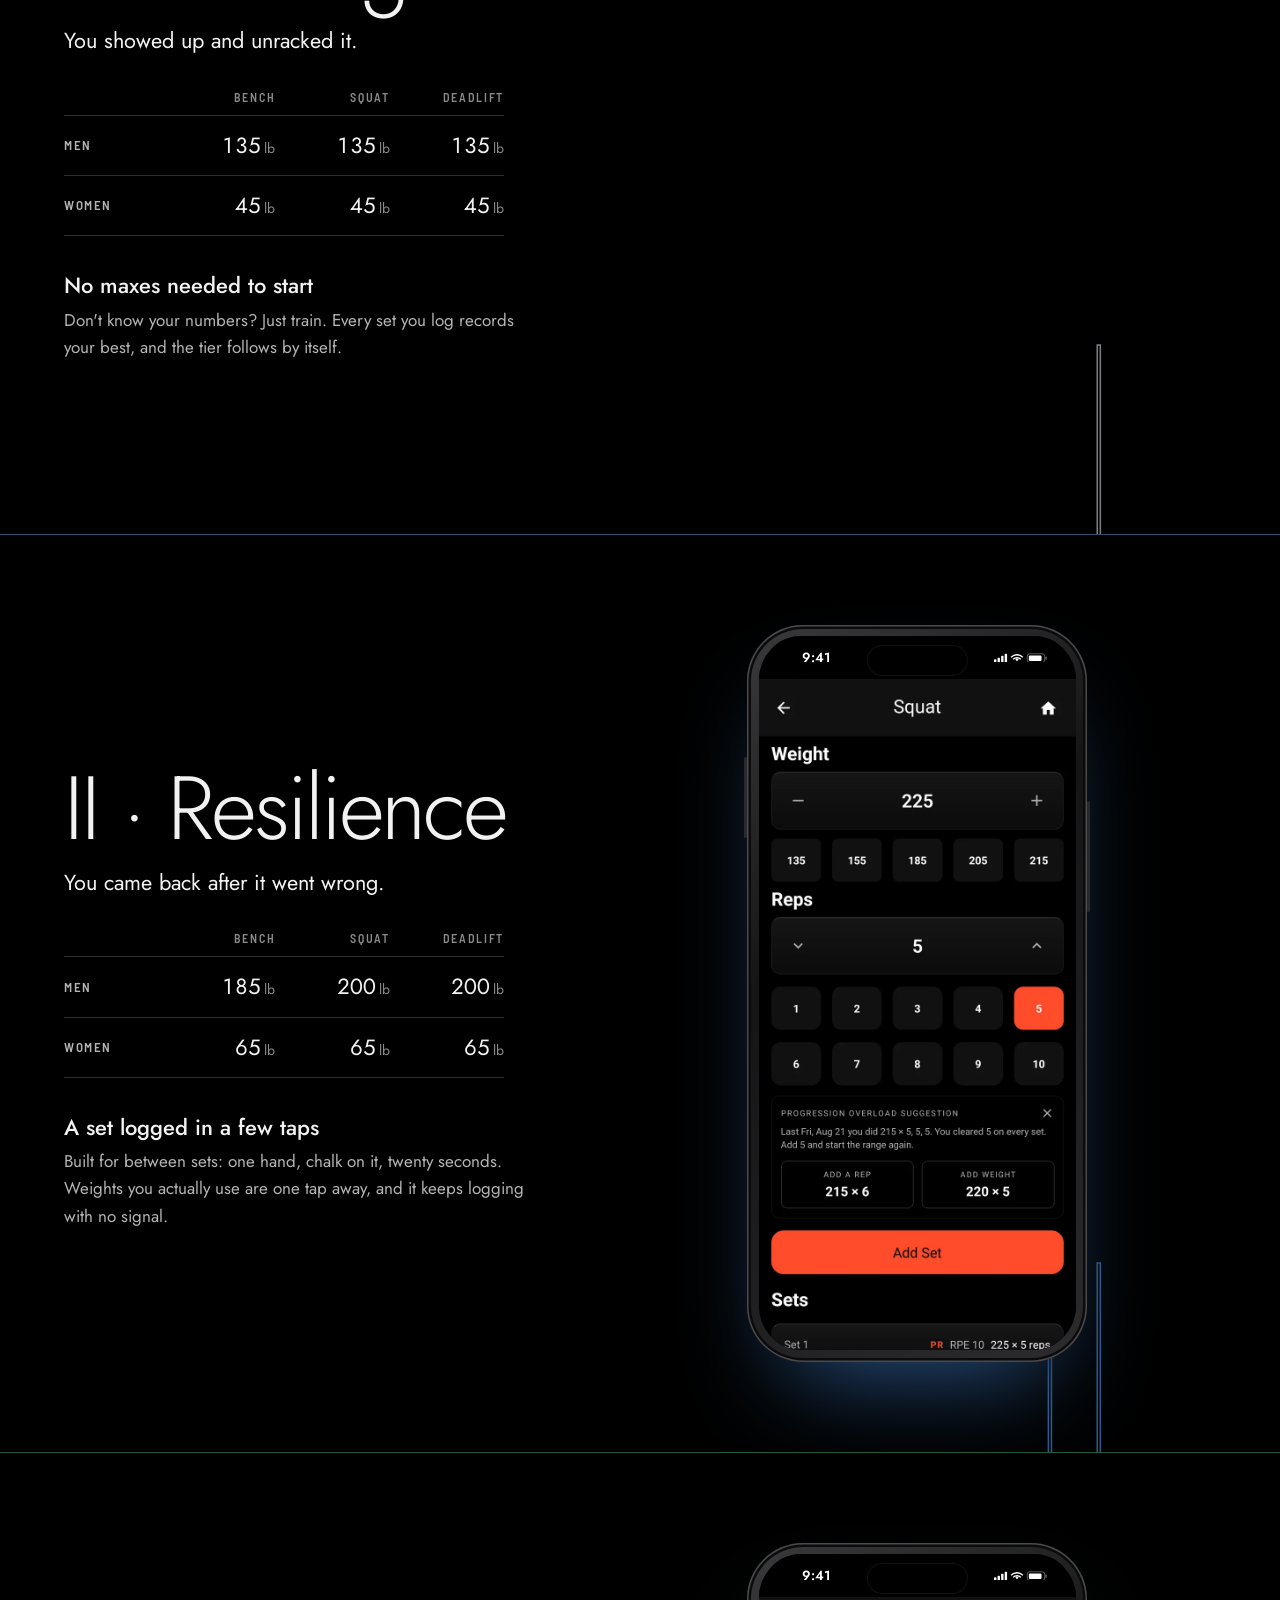
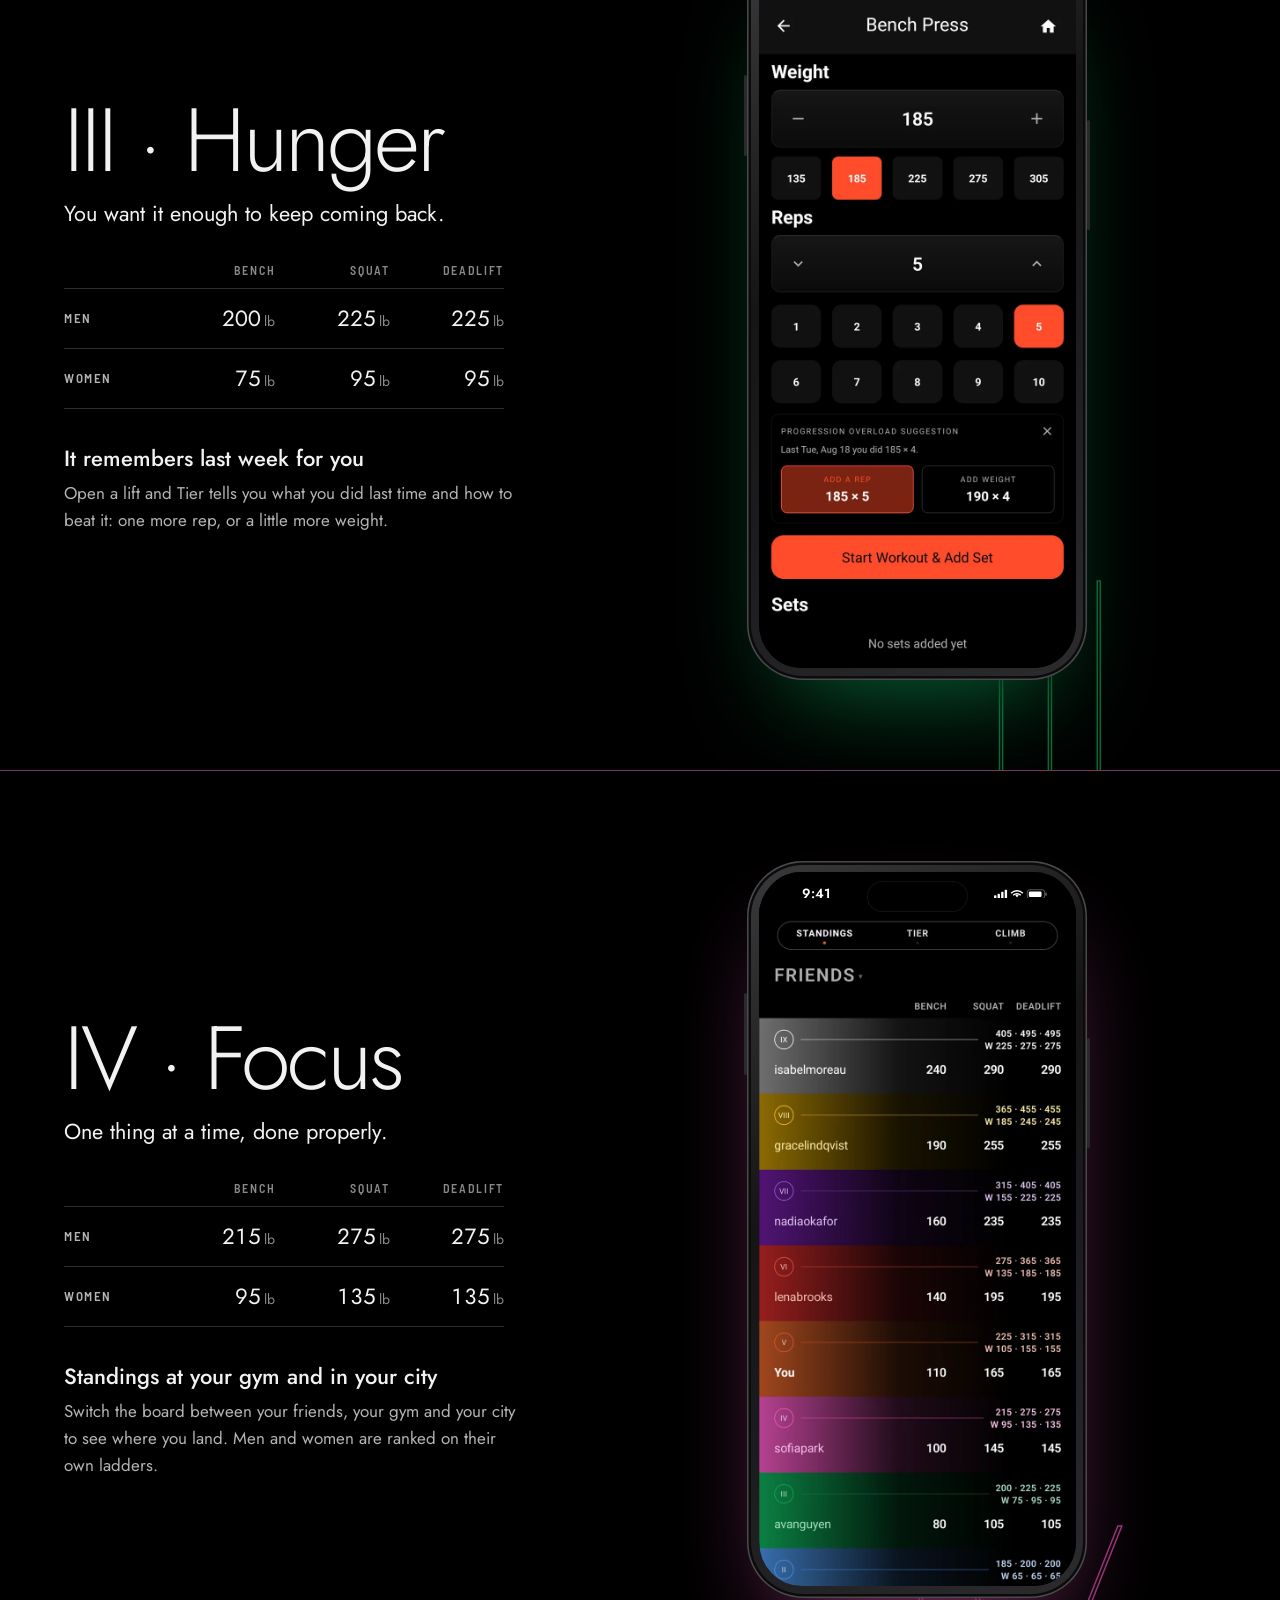
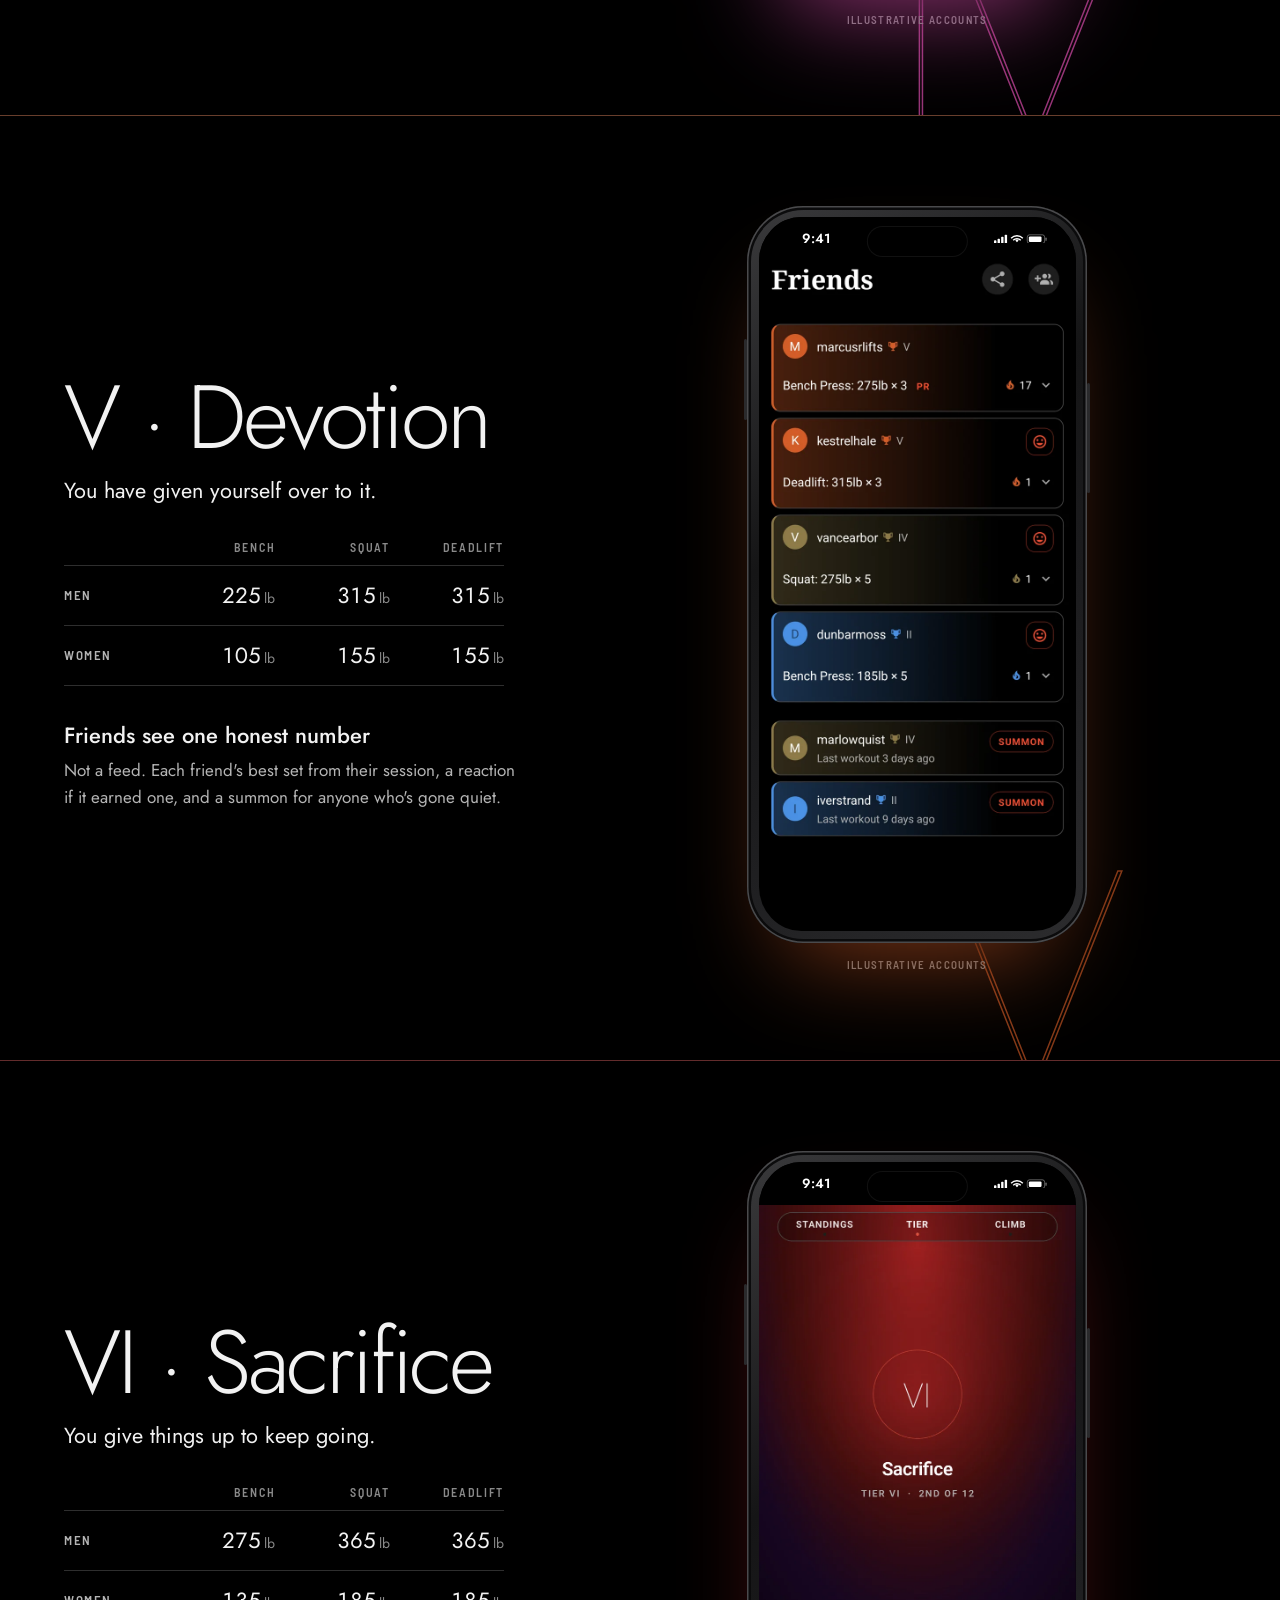
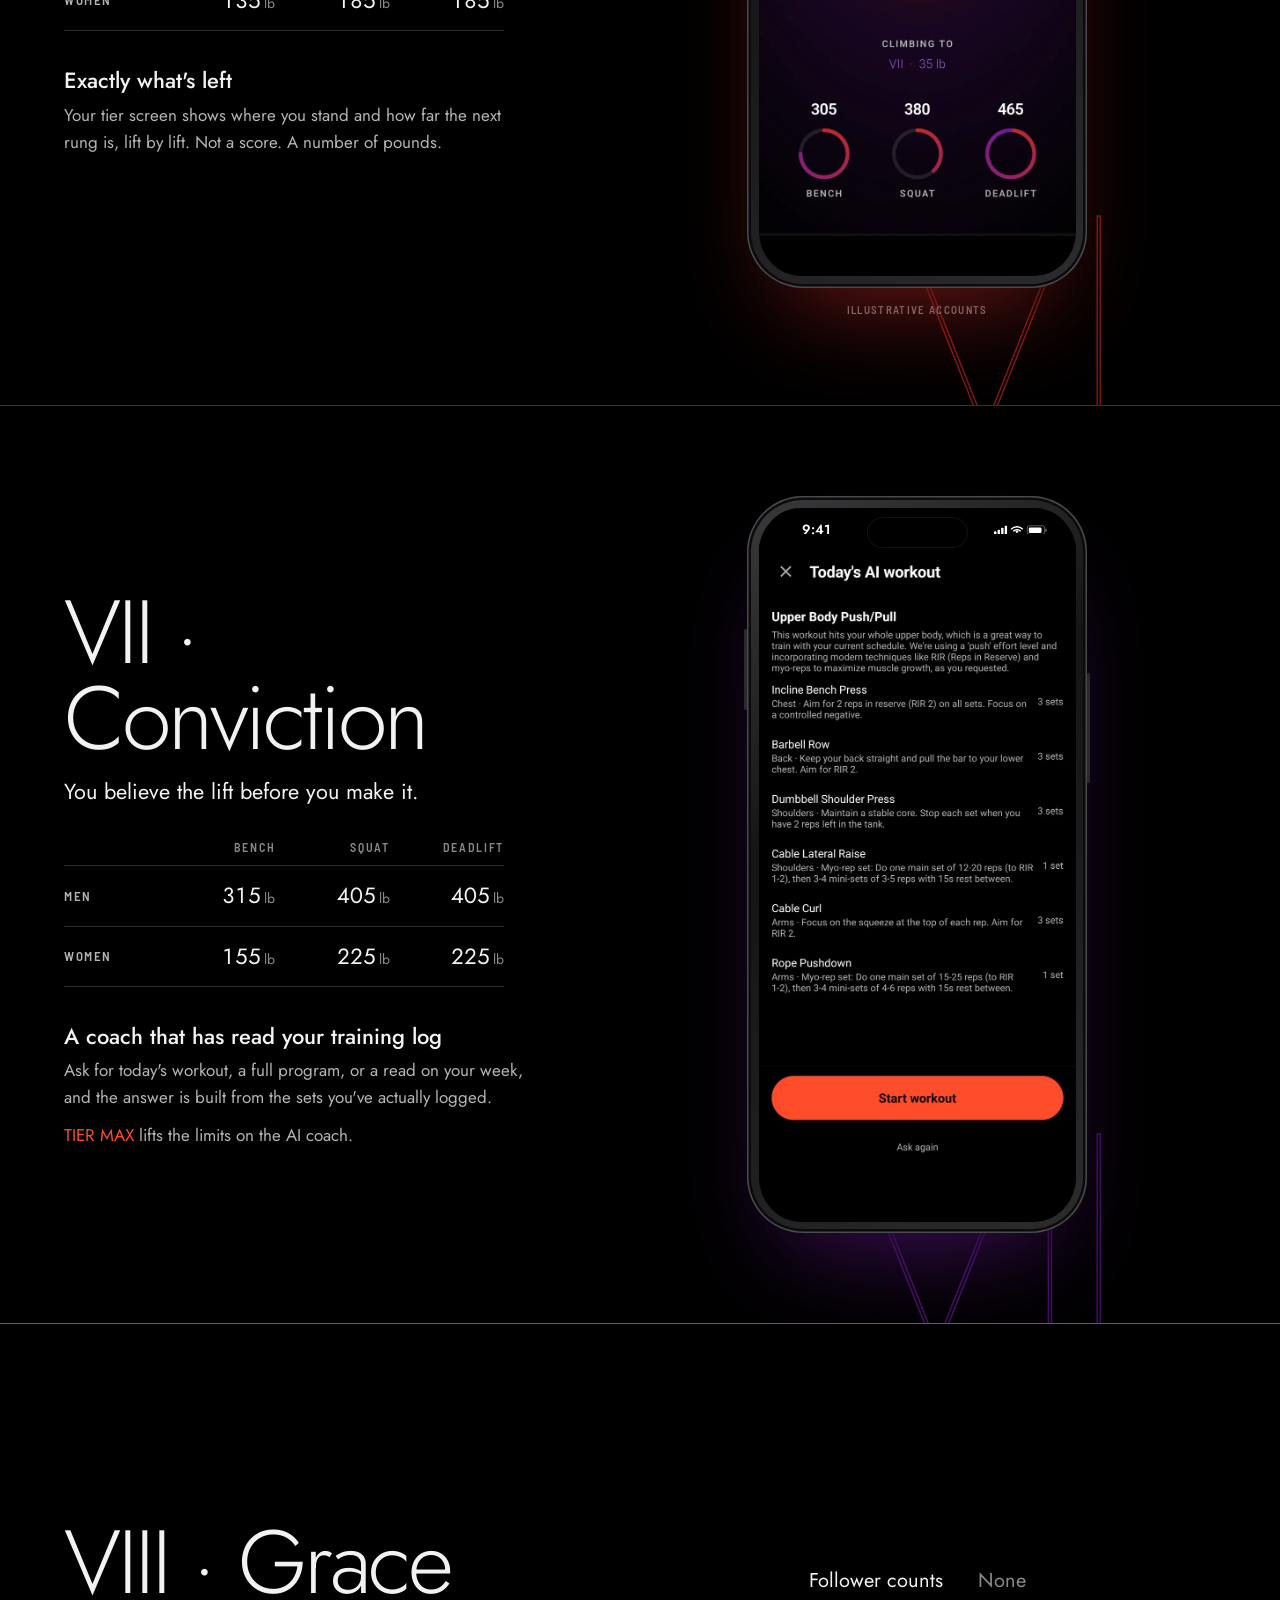
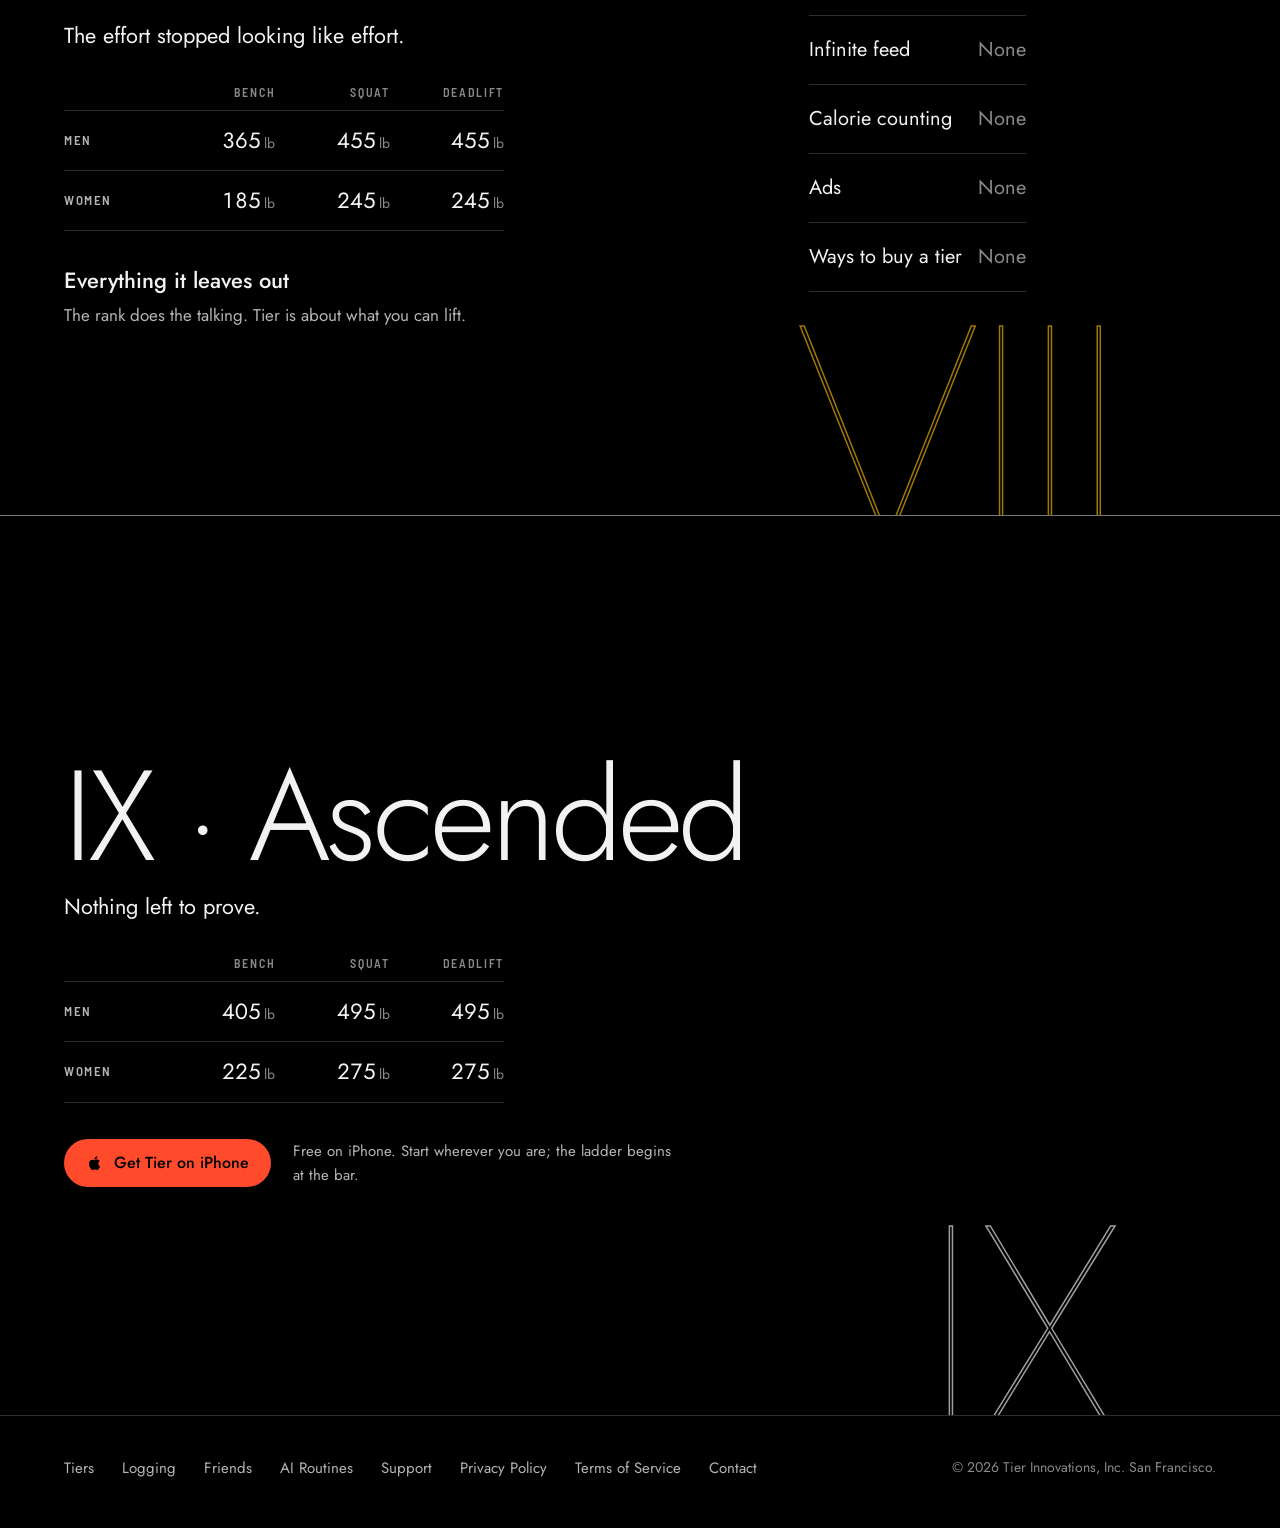
==== commit 49dad8b2: "Fix live rendering: cache-bust CSS/JS, centre layout on wide screens, hide float CTA on hero Co-Auth" ====
--- a/index.html
+++ b/index.html
@@ -18,7 +18,7 @@
 <link rel="preconnect" href="https://fonts.googleapis.com">
 <link rel="preconnect" href="https://fonts.gstatic.com" crossorigin>
 <link href="https://fonts.googleapis.com/css2?family=Barlow+Semi+Condensed:wght@500;600&family=Jost:wght@100;200;300;400;500&display=swap" rel="stylesheet">
-<link rel="stylesheet" href="styles.css">
+<link rel="stylesheet" href="styles.css?v=20260914c">
 <script type="application/ld+json">
 {"@context":"https://schema.org","@type":"MobileApplication","name":"Tier Athletics","operatingSystem":"iOS","applicationCategory":"HealthApplication","offers":{"@type":"Offer","price":"0","priceCurrency":"USD"},"url":"https://tierathletics.app/","downloadUrl":"https://apps.apple.com/app/apple-store/id6743146228?pt=127595726&ct=website&mt=8","publisher":{"@type":"Organization","name":"Tier Innovations, Inc."}}
 </script>
@@ -321,6 +321,6 @@
   </nav>
   <small>&copy; 2026 Tier Innovations, Inc. San Francisco.</small>
 </footer>
-<script src="site.js"></script>
+<script src="site.js?v=20260914c"></script>
 </body>
 </html>
--- a/styles.css
+++ b/styles.css
@@ -11,7 +11,7 @@
   --hue-text: #b0b0b0;
   --display: "Jost", "Futura", "Century Gothic", sans-serif;
   --label: "Barlow Semi Condensed", "Arial Narrow", sans-serif;
-  --pad: clamp(20px, 5vw, 72px);
+  --pad: max(clamp(20px, 5vw, 72px), calc((100vw - 1360px) / 2));
   color-scheme: dark;
 }
 @property --hue { syntax: "<color>"; inherits: true; initial-value: #3a3f46; }
@@ -95,11 +95,12 @@
 .store.accent:hover { background: #ff6a4f; }
 
 /* After the hero, the download stays one tap away without covering the light. */
+.float[hidden] { display: none; }
 .float { position: fixed; left: var(--pad); bottom: 20px; z-index: 18; box-shadow: 0 10px 30px -10px rgba(0,0,0,.8); }
 
 /* Ladder rail: always says where you are. */
 .rail {
-  position: fixed; right: max(10px, calc(var(--pad) / 3)); top: 50%; transform: translateY(-50%);
+  position: fixed; right: clamp(10px, 1.6vw, 28px); top: 50%; transform: translateY(-50%);
   z-index: 15; display: flex; flex-direction: column-reverse; gap: 6px; list-style: none; margin: 0; padding: 0;
 }
 .rail a {
@@ -310,7 +311,7 @@
 .iphone-screen { container-type: inline-size; }
 .ios-bar span { width: 18%; text-align: center; letter-spacing: -0.01em; }
 .ios-bar .island { position: absolute; left: 50%; top: 3cqw; transform: translateX(-50%); width: 31%; height: 9.2cqw; border-radius: 99px; background: #000; box-shadow: 0 0 0 1px #111; }
-.ios-icons { width: 18%; height: auto; }
+.ios-icons { width: 17cqw; height: 3cqw; flex: none; }
 .iphone-scroll { position: absolute; inset: 0; overflow-y: auto; overscroll-behavior: contain; scrollbar-width: none; }
 .iphone-scroll::-webkit-scrollbar { display: none; }
 .iphone-scroll:focus-visible { outline: 2px solid var(--accent); outline-offset: -2px; }
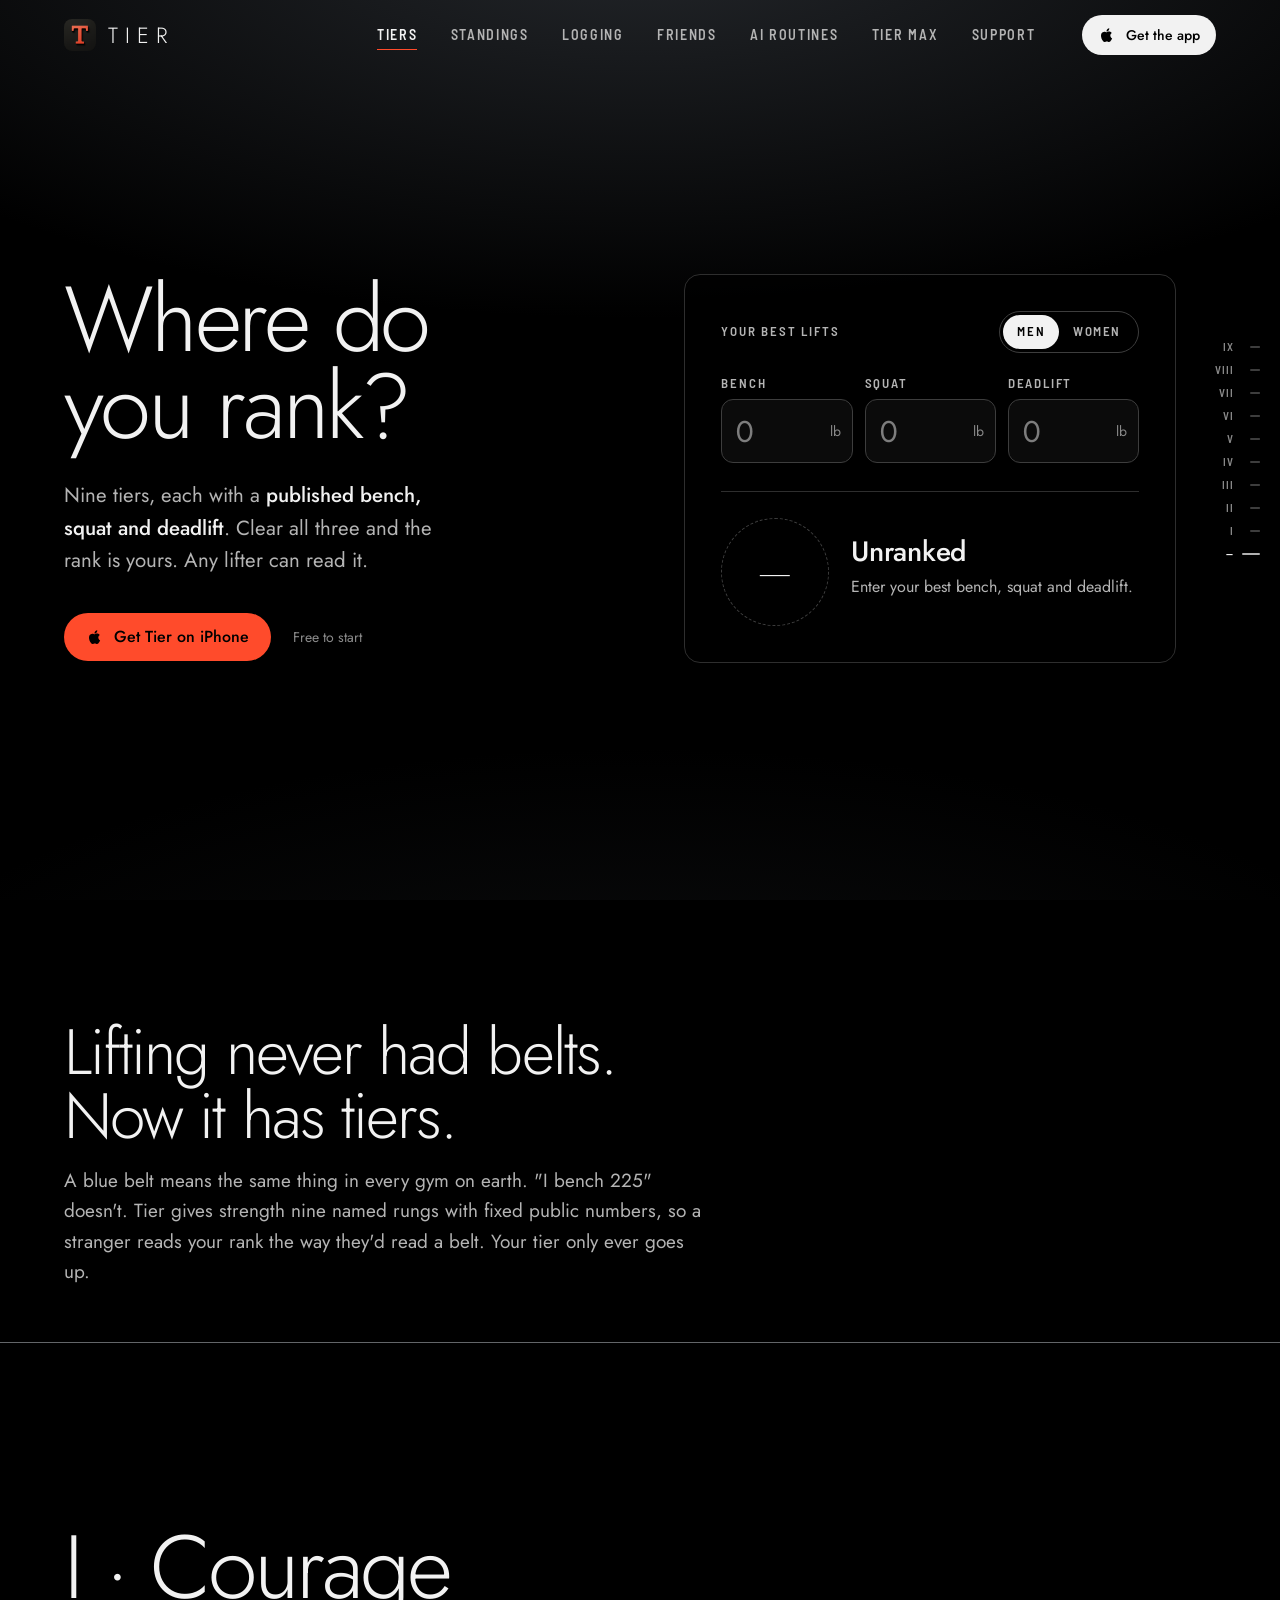
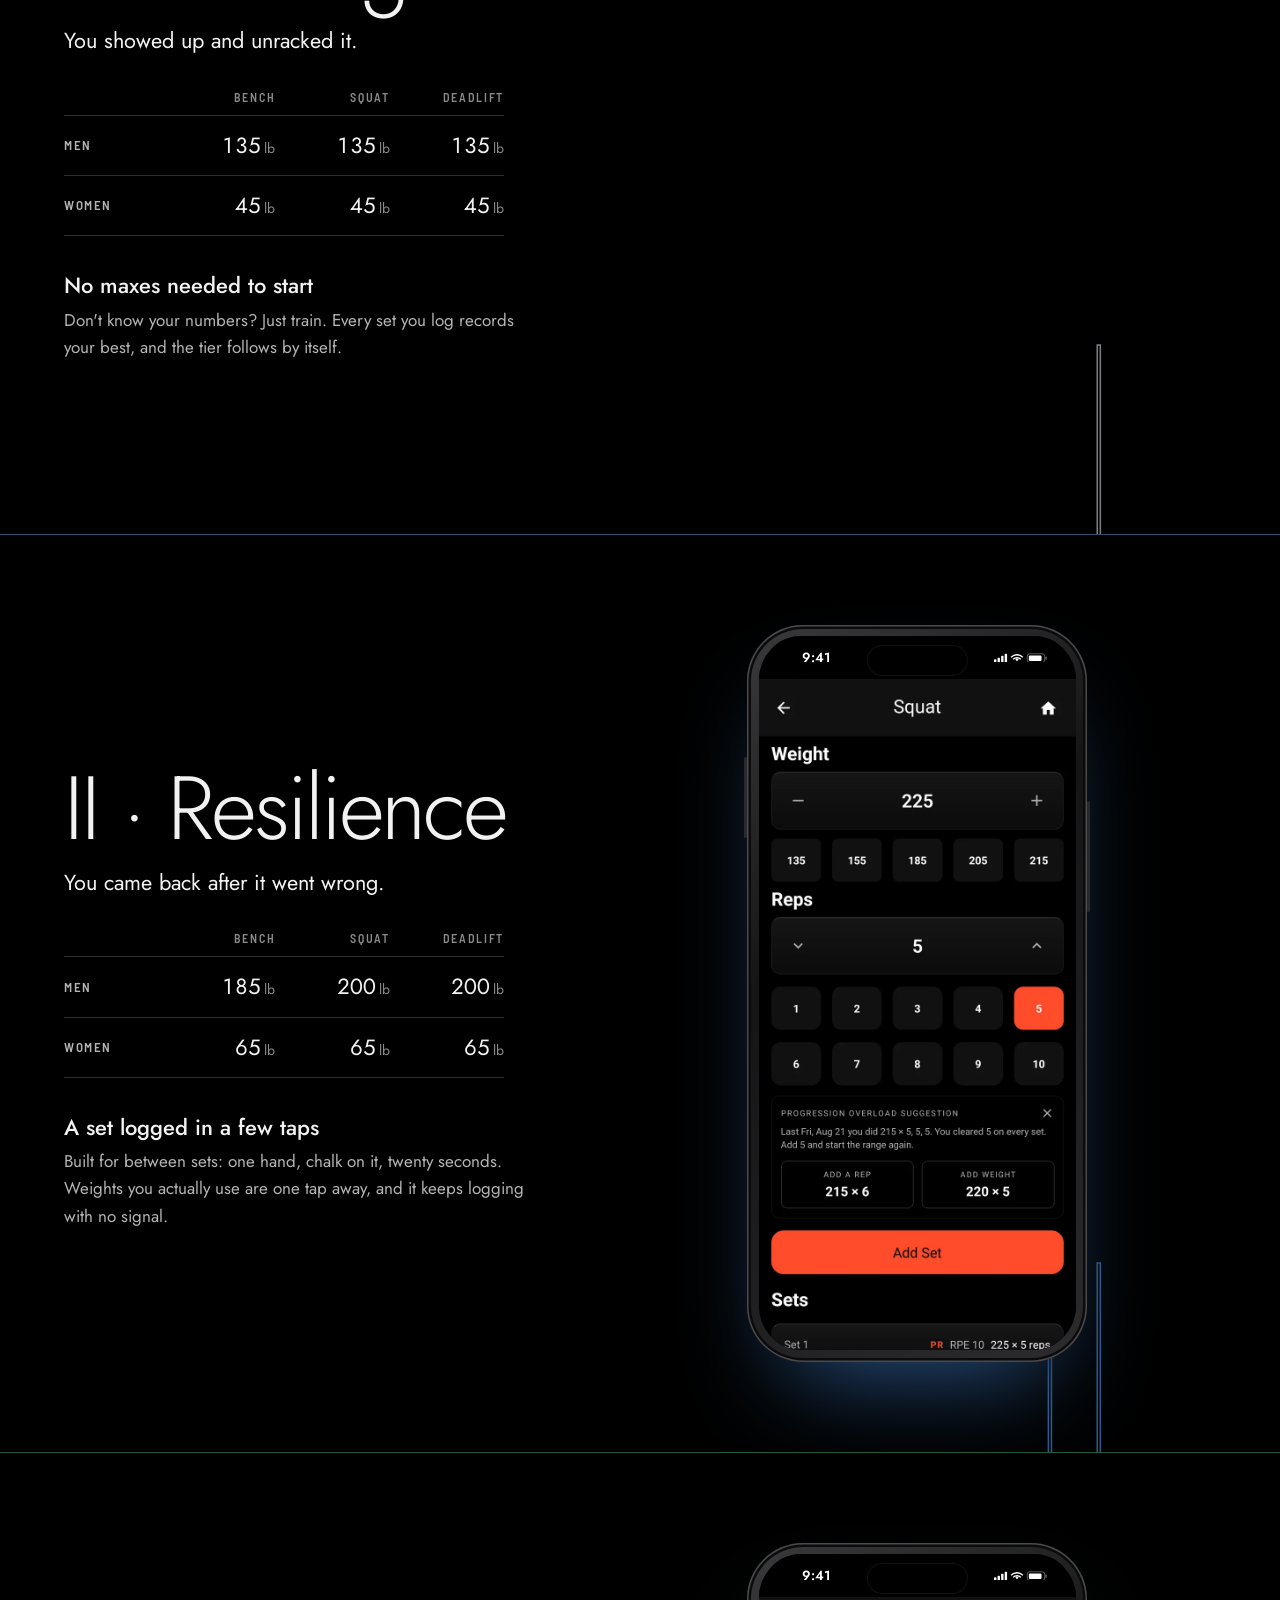
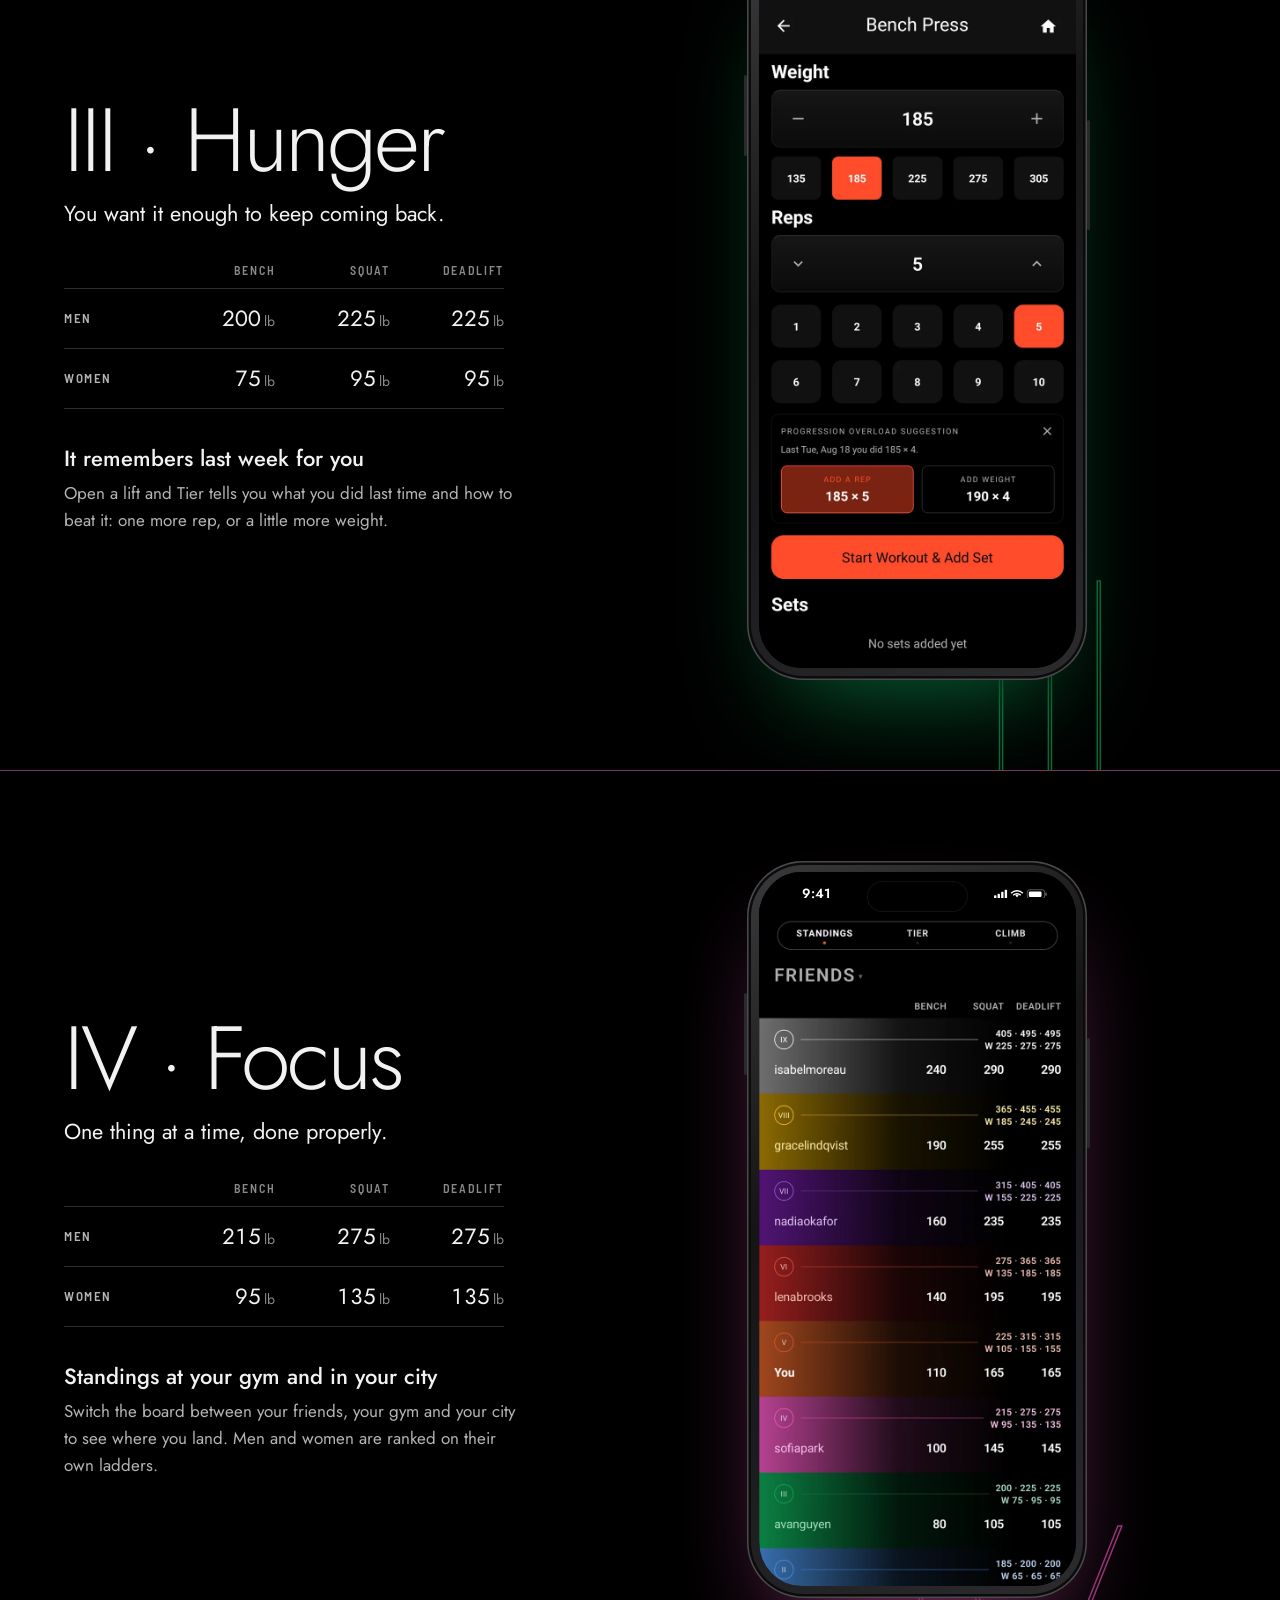
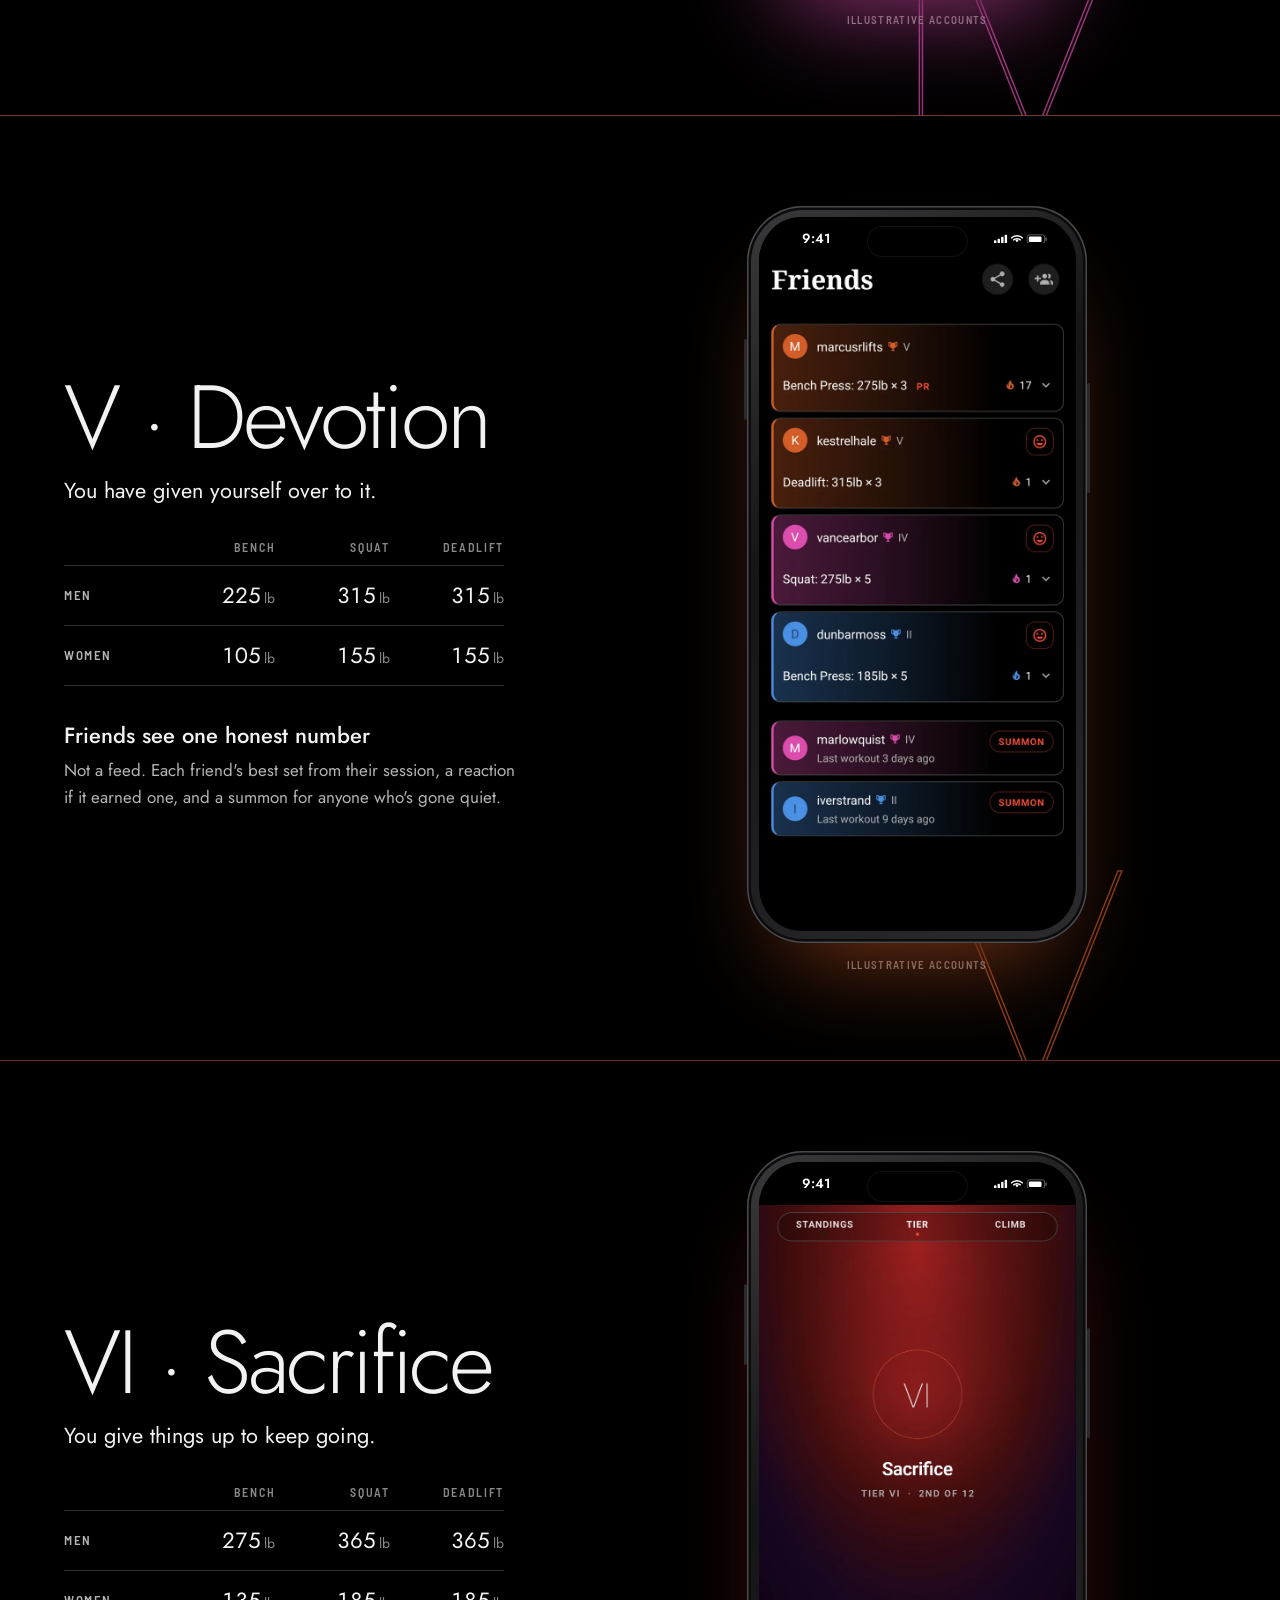
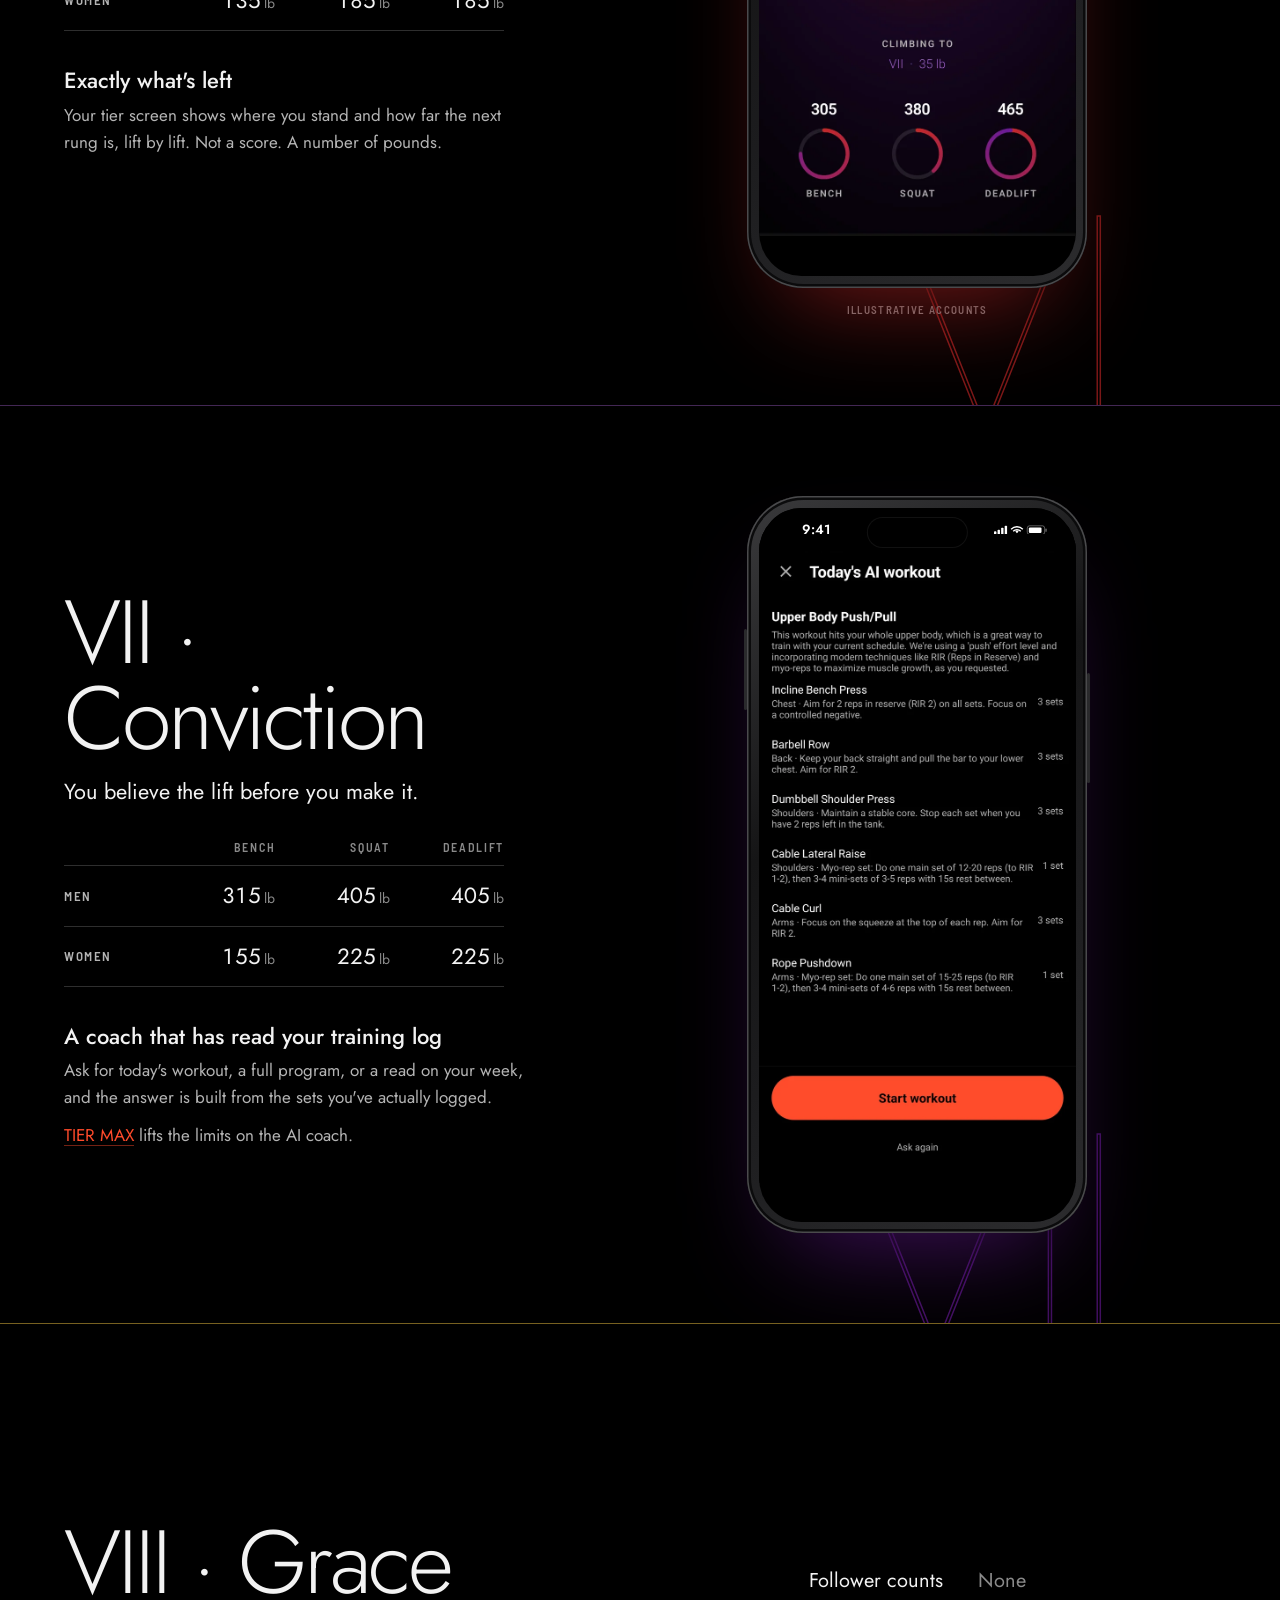
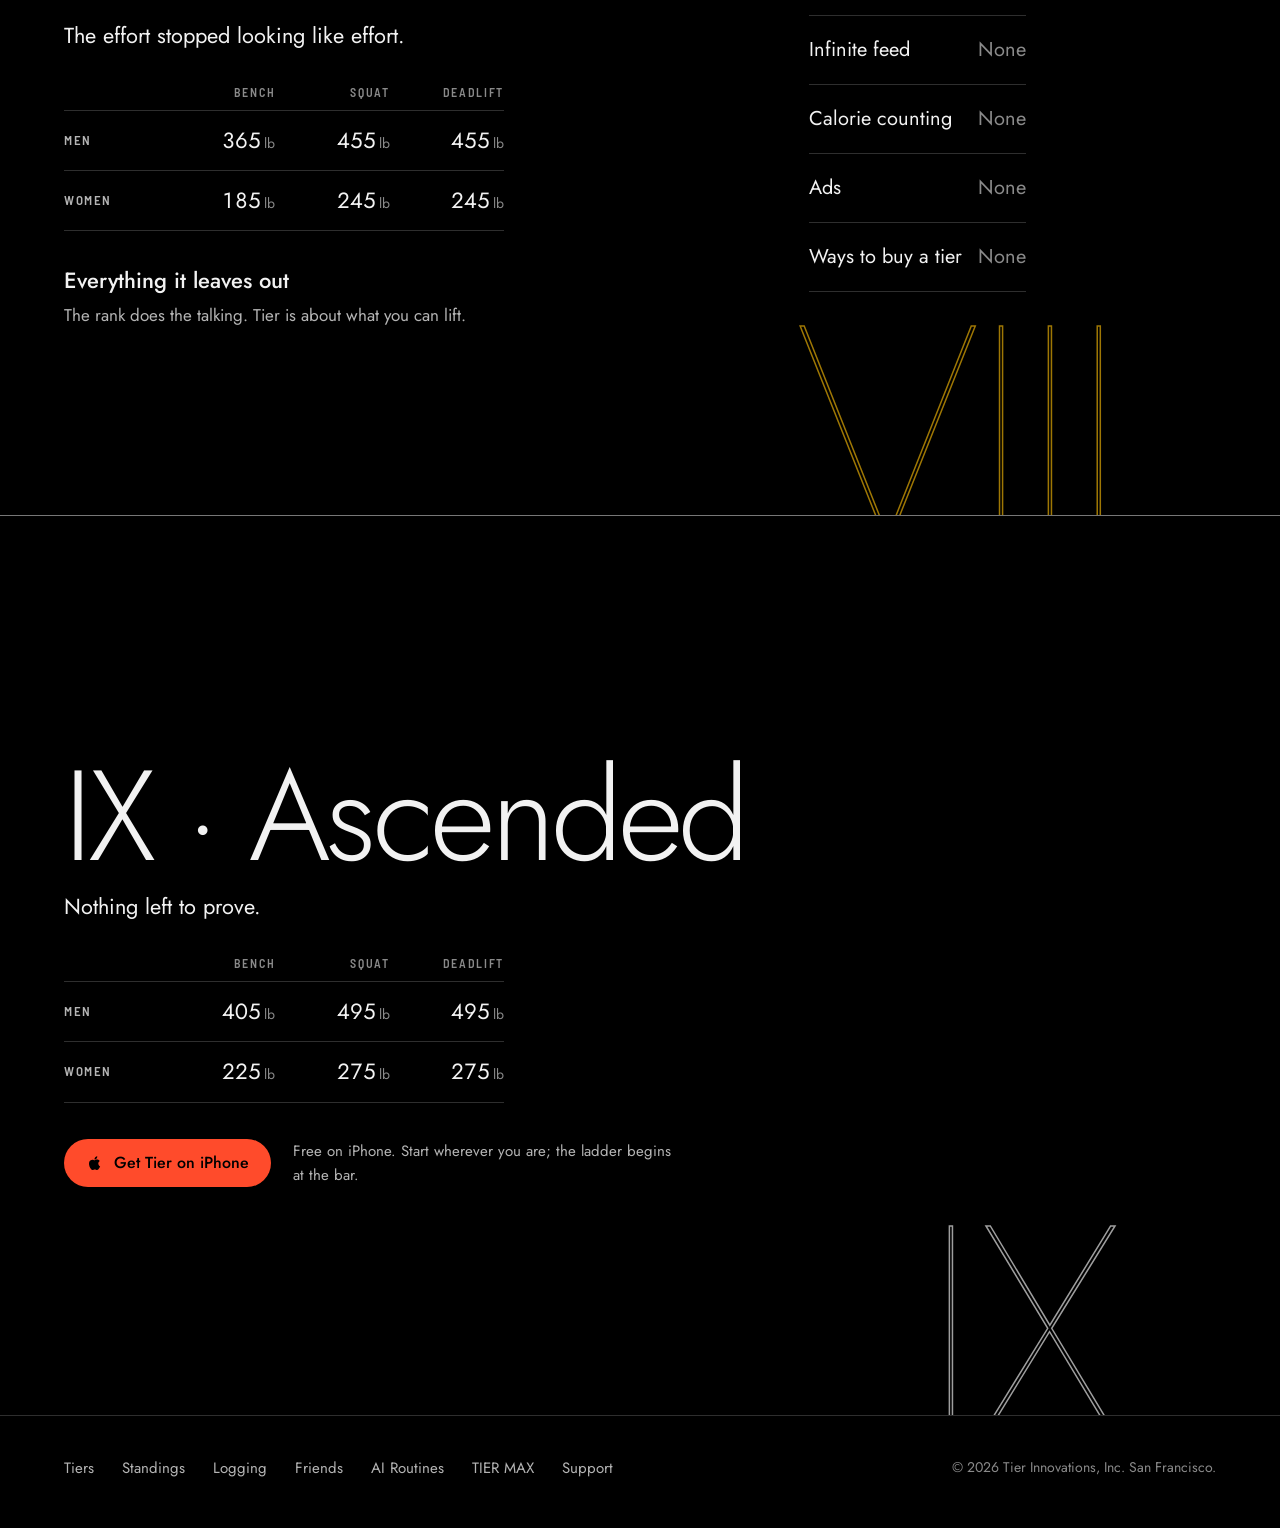
==== commit fd8c67e1: "Add Standings and TIER MAX tabs; Friends capture recoloured to current tier hues Co-Authored-By: Cla" ====
--- a/index.html
+++ b/index.html
@@ -18,7 +18,7 @@
 <link rel="preconnect" href="https://fonts.googleapis.com">
 <link rel="preconnect" href="https://fonts.gstatic.com" crossorigin>
 <link href="https://fonts.googleapis.com/css2?family=Barlow+Semi+Condensed:wght@500;600&family=Jost:wght@100;200;300;400;500&display=swap" rel="stylesheet">
-<link rel="stylesheet" href="styles.css?v=20260914c">
+<link rel="stylesheet" href="styles.css?v=20260914e">
 <script type="application/ld+json">
 {"@context":"https://schema.org","@type":"MobileApplication","name":"Tier Athletics","operatingSystem":"iOS","applicationCategory":"HealthApplication","offers":{"@type":"Offer","price":"0","priceCurrency":"USD"},"url":"https://tierathletics.app/","downloadUrl":"https://apps.apple.com/app/apple-store/id6743146228?pt=127595726&ct=website&mt=8","publisher":{"@type":"Organization","name":"Tier Innovations, Inc."}}
 </script>
@@ -42,9 +42,11 @@
   </a>
   <nav class="tabs" aria-label="Primary">
     <a class="tab" href="/#rung-1" aria-current="page">Tiers</a>
+    <a class="tab" href="standings.html">Standings</a>
     <a class="tab" href="logging.html">Logging</a>
     <a class="tab" href="friends.html">Friends</a>
     <a class="tab" href="ai-routines.html">AI Routines</a>
+    <a class="tab" href="tier-max.html">TIER MAX</a>
     <a class="tab" href="support.html">Support</a>
   </nav>
   <a class="store small" href="https://apps.apple.com/app/apple-store/id6743146228?pt=127595726&amp;ct=website&amp;mt=8"><svg viewBox="0 0 24 24" aria-hidden="true"><path fill="currentColor" d="M16.37 12.73c-.02-2.3 1.88-3.4 1.97-3.46-1.07-1.57-2.74-1.78-3.33-1.8-1.42-.14-2.77.84-3.49.84-.72 0-1.83-.82-3.01-.8-1.55.02-2.98.9-3.78 2.29-1.61 2.8-.41 6.94 1.16 9.21.77 1.11 1.68 2.36 2.88 2.31 1.16-.05 1.59-.75 2.99-.75 1.39 0 1.79.75 3.01.72 1.24-.02 2.03-1.13 2.79-2.25.88-1.29 1.24-2.54 1.26-2.6-.03-.01-2.42-.93-2.45-3.71ZM14.1 5.95c.64-.77 1.07-1.85.95-2.92-.92.04-2.03.61-2.69 1.38-.59.68-1.1 1.77-.97 2.82 1.03.08 2.07-.52 2.71-1.28Z"/></svg>
@@ -251,7 +253,7 @@
       <div class="feature">
         <h4>A coach that has read your training log</h4>
         <p>Ask for today's workout, a full program, or a read on your week, and the answer is built from the sets you've actually logged.</p>
-        <p><span class="max">TIER MAX</span> lifts the limits on the AI coach.</p>
+        <p><a class="max" href="tier-max.html">TIER MAX</a> lifts the limits on the AI coach.</p>
       </div>
     </div>
     <figure class="iphone"><div class="iphone-frame"><div class="iphone-screen"><div class="ios-bar" aria-hidden="true"><span>9:41</span><i class="island"></i><svg class="ios-icons" viewBox="0 0 68 12" aria-hidden="true"><g fill="#fff"><rect x="0" y="8" width="3" height="4" rx="1"/><rect x="4.5" y="6" width="3" height="6" rx="1"/><rect x="9" y="3.5" width="3" height="8.5" rx="1"/><rect x="13.5" y="1" width="3" height="11" rx="1"/><path d="M29 3.2a9.6 9.6 0 0 1 6.8 2.8l1.2-1.3A11.4 11.4 0 0 0 29 1.4a11.4 11.4 0 0 0-8 3.3L22.2 6A9.6 9.6 0 0 1 29 3.2Zm0 3.6a5.9 5.9 0 0 1 4.2 1.7l1.2-1.3A7.7 7.7 0 0 0 29 5a7.7 7.7 0 0 0-5.4 2.2l1.2 1.3A5.9 5.9 0 0 1 29 6.8Zm0 3.6-2.1-2.1a3 3 0 0 1 4.2 0Z"/><rect x="42" y="1" width="22" height="11" rx="3" fill="none" stroke="#fff" stroke-opacity=".45"/><rect x="44" y="3" width="16" height="7" rx="1.5"/><rect x="65" y="4.5" width="1.5" height="4" rx=".75" fill-opacity=".45"/></g></svg></div><div class="iphone-scroll" tabindex="0" aria-label="Scrollable app screen"><img src="assets/scr-ai-result.webp" width="720" height="1479" loading="lazy" style="--android:0.062" alt="Today's AI workout: upper body push and pull with incline bench, barbell row, dumbbell shoulder press, cable lateral raise, cable curl and rope pushdown."></div></div></div></figure>
@@ -311,16 +313,15 @@
 <footer class="foot">
   <nav aria-label="Footer">
     <a href="/#rung-1">Tiers</a>
+    <a href="standings.html">Standings</a>
     <a href="logging.html">Logging</a>
     <a href="friends.html">Friends</a>
     <a href="ai-routines.html">AI Routines</a>
+    <a href="tier-max.html">TIER MAX</a>
     <a href="support.html">Support</a>
-    <a href="privacy.html">Privacy Policy</a>
-    <a href="terms.html">Terms of Service</a>
-    <a href="mailto:tierinnovationsinc@gmail.com">Contact</a>
   </nav>
   <small>&copy; 2026 Tier Innovations, Inc. San Francisco.</small>
 </footer>
-<script src="site.js?v=20260914c"></script>
+<script src="site.js?v=20260914e"></script>
 </body>
 </html>
--- a/styles.css
+++ b/styles.css
@@ -11,7 +11,8 @@
   --hue-text: #b0b0b0;
   --display: "Jost", "Futura", "Century Gothic", sans-serif;
   --label: "Barlow Semi Condensed", "Arial Narrow", sans-serif;
-  --pad: max(clamp(20px, 5vw, 72px), calc((100vw - 1360px) / 2));
+  --gutter: clamp(20px, 5vw, 72px);
+  --pad: max(var(--gutter), calc((100vw - 1360px) / 2));
   color-scheme: dark;
 }
 @property --hue { syntax: "<color>"; inherits: true; initial-value: #3a3f46; }
@@ -177,7 +178,7 @@
 .result .next { margin-top: 8px; color: var(--hue-text); }
 
 /* Rungs */
-.climb-intro { padding: clamp(80px, 14vh, 160px) var(--pad) clamp(40px, 6vh, 64px); max-width: 1400px; }
+.climb-intro { padding: clamp(80px, 14vh, 160px) var(--pad) clamp(40px, 6vh, 64px); }
 .climb-intro h2 { font: 300 clamp(36px, 5vw, 72px)/1 var(--display); letter-spacing: -0.03em; margin: 0 0 18px; max-width: 16ch; }
 .climb-intro p { color: var(--ink-2); max-width: 58ch; margin: 0; font-size: 19px; }
 
@@ -212,6 +213,8 @@
 .feature p { color: var(--ink-2); margin: 0; max-width: 46ch; }
 .feature p + p { margin-top: 10px; }
 .max { color: var(--accent); }
+a.max { text-decoration: underline; text-decoration-color: color-mix(in srgb, var(--accent) 45%, transparent); }
+a.max:hover { text-decoration-color: var(--accent); }
 
 .phone {
   margin: 0; justify-self: center; width: min(360px, 100%);
@@ -256,7 +259,7 @@
 .foot small { color: var(--ink-3); font-size: 14px; }
 
 /* Documents: privacy, terms, support */
-.doc { max-width: 760px; margin: 0 auto; padding: clamp(40px, 8vh, 96px) var(--pad) 96px; }
+.doc { max-width: calc(760px + 2 * var(--gutter)); margin: 0 auto; padding: clamp(40px, 8vh, 96px) var(--gutter) 96px; }
 .doc h1 { font: 300 clamp(44px, 6vw, 76px)/1 var(--display); letter-spacing: -0.03em; margin: 0 0 12px; }
 .doc .meta { color: var(--ink-3); font-size: 15px; margin: 0 0 48px; }
 .doc h2 { font: 500 26px/1.25 var(--display); margin: 56px 0 12px; letter-spacing: -0.01em; }
@@ -282,7 +285,7 @@
 .contact h2 { margin-top: 0; }
 
 /* Tabs wrap to their own scrolling row on narrow screens. */
-@media (max-width: 900px) {
+@media (max-width: 1180px) {
   .bar { flex-wrap: wrap; row-gap: 4px; }
   .tabs { order: 3; width: calc(100% + 2 * var(--pad)); margin: 0 calc(-1 * var(--pad)); padding: 0 var(--pad); overflow-x: auto; scrollbar-width: none; gap: 24px; border-bottom: 1px solid var(--rule); }
   .tabs::-webkit-scrollbar { display: none; }
@@ -320,7 +323,7 @@
 
 /* Feature pages: Logging, Friends, AI Routines. Neutral light; tier hues stay with the tiers. */
 .fpage { --hue: #3a3f46; --hue-text: #b0b0b0; }
-.fhero { padding: clamp(56px, 12vh, 140px) var(--pad) clamp(48px, 8vh, 96px); max-width: 1180px; }
+.fhero { padding: clamp(56px, 12vh, 140px) var(--pad) clamp(48px, 8vh, 96px); }
 .fhero h1 { font: 300 clamp(46px, 7vw, 104px)/0.98 var(--display); letter-spacing: -0.035em; margin: 0 0 24px; max-width: 14ch; text-wrap: balance; }
 .fhero .lede, .fclose .note { font-size: clamp(18px, 1.6vw, 21px); color: var(--ink-2); max-width: 46ch; margin: 0 0 36px; }
 .frow {
@@ -344,6 +347,19 @@
   .frow.textonly .fcopy { grid-template-columns: 1fr; gap: 12px; }
 }
 
+/* TIER MAX comparison: rows for data, hairline rules, the MAX column carries the accent. */
+.compare { width: 100%; max-width: 620px; justify-self: center; overflow-x: auto; }
+.compare table { width: 100%; border-collapse: collapse; font-variant-numeric: tabular-nums; }
+.compare th, .compare td { padding: 15px 0; border-bottom: 1px solid var(--rule); text-align: right; vertical-align: baseline; }
+.compare thead th { font: 600 12px/1 var(--label); letter-spacing: .14em; text-transform: uppercase; color: var(--ink-3); padding-top: 0; }
+.compare thead th.max { color: var(--accent); }
+.compare tbody th { text-align: left; font: 400 17px/1.35 var(--display); color: var(--ink); padding-right: 16px; }
+.compare td { font-size: 16px; color: var(--ink-2); width: 24%; white-space: nowrap; padding-left: 12px; }
+.compare td.up { color: var(--ink); font-weight: 500; }
+.compare tbody tr:nth-child(4) th, .compare tbody tr:nth-child(4) td { border-bottom-color: var(--rule-2); padding-bottom: 20px; }
+.compare tbody tr:nth-child(5) th, .compare tbody tr:nth-child(5) td { padding-top: 20px; }
+@media (max-width: 560px) { .compare tbody th { font-size: 15px; } .compare td { font-size: 14px; width: auto; } }
+
 /* Responsive */
 @media (max-width: 960px) {
   .hero { grid-template-columns: 1fr; min-height: auto; padding-right: var(--pad); }
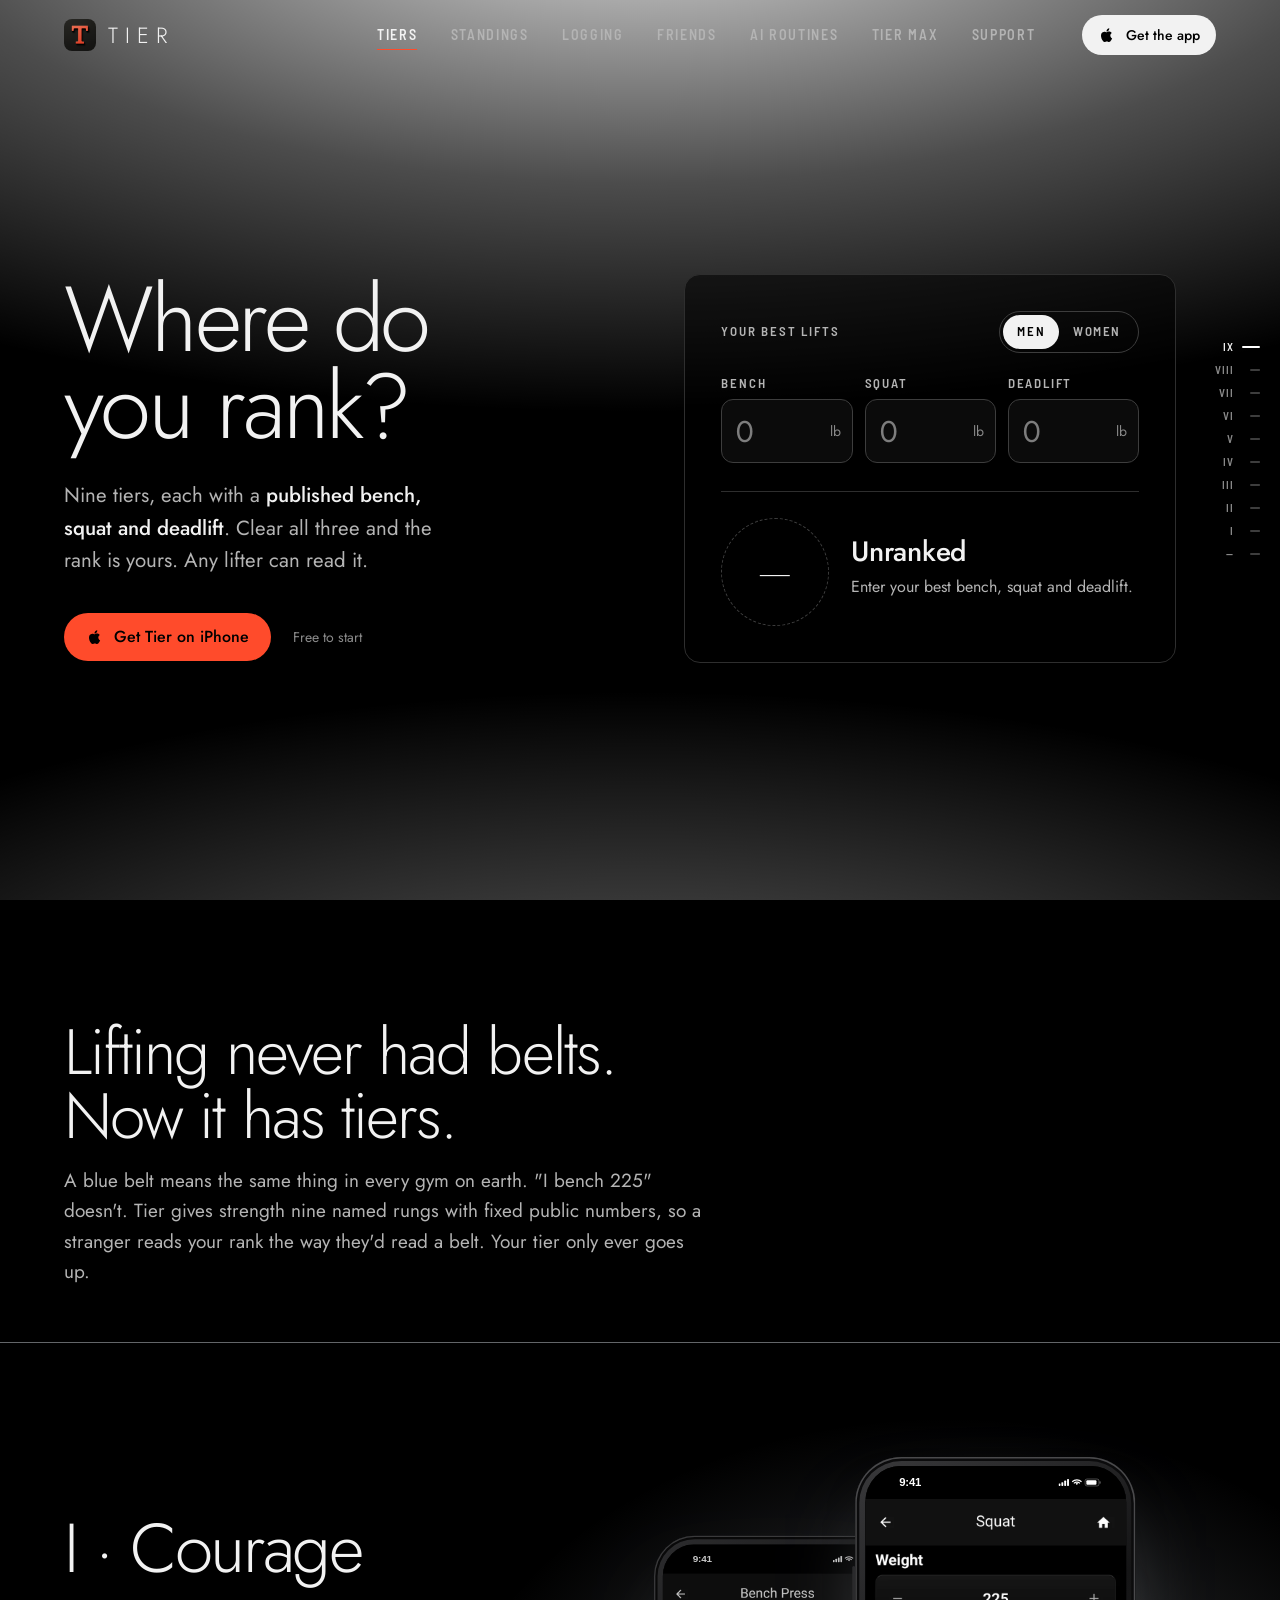
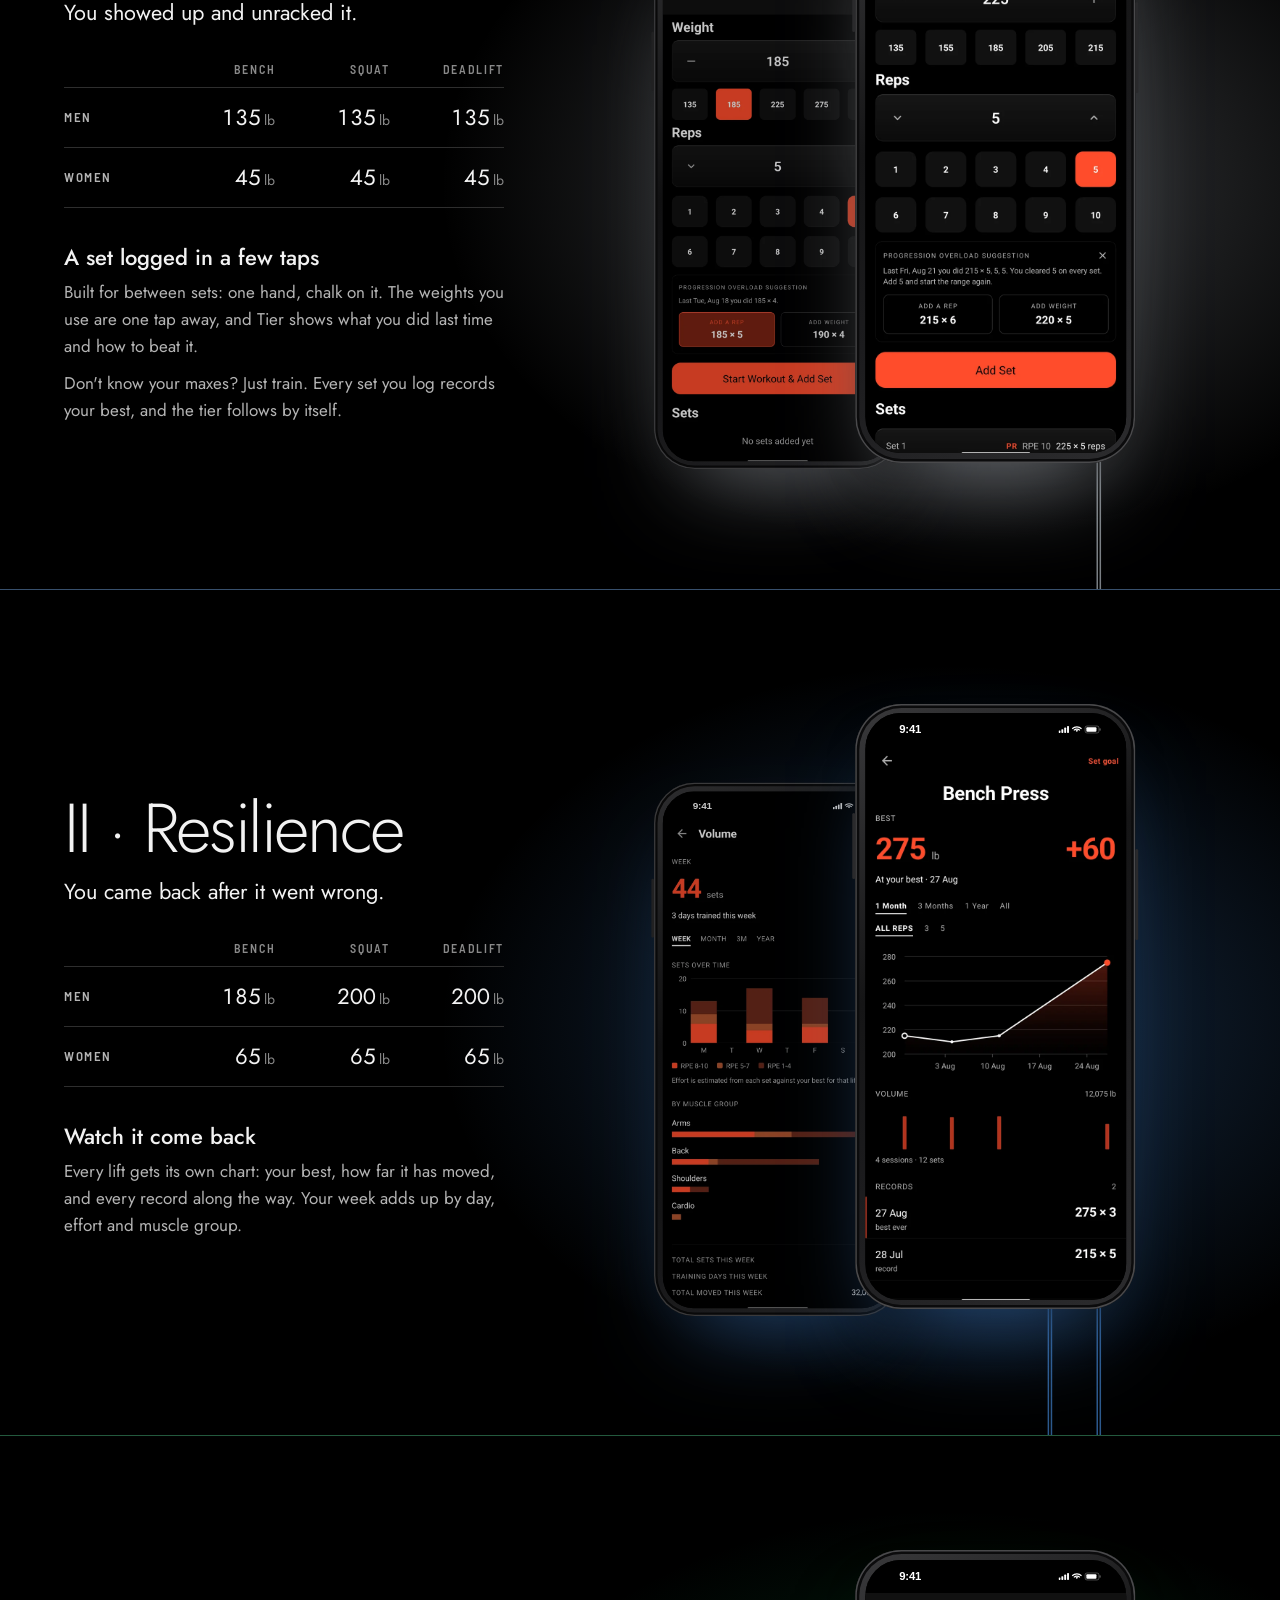
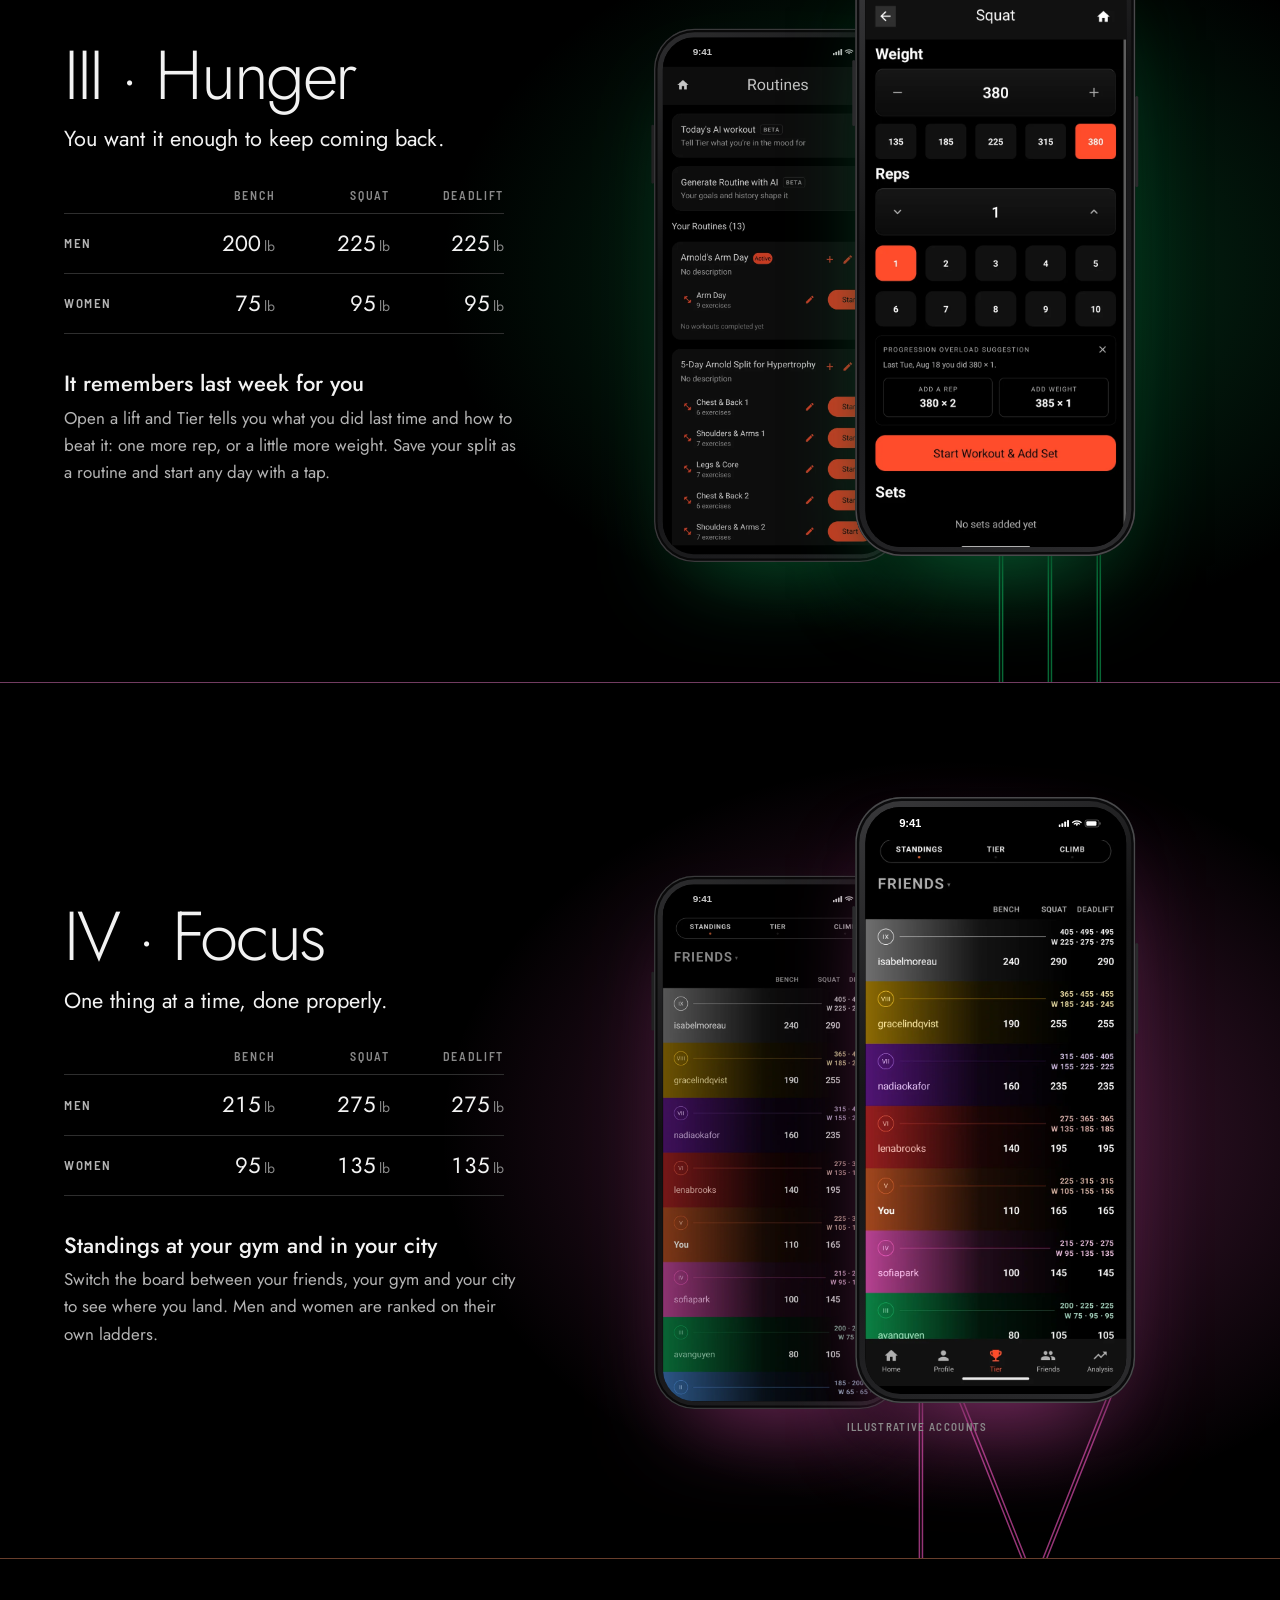
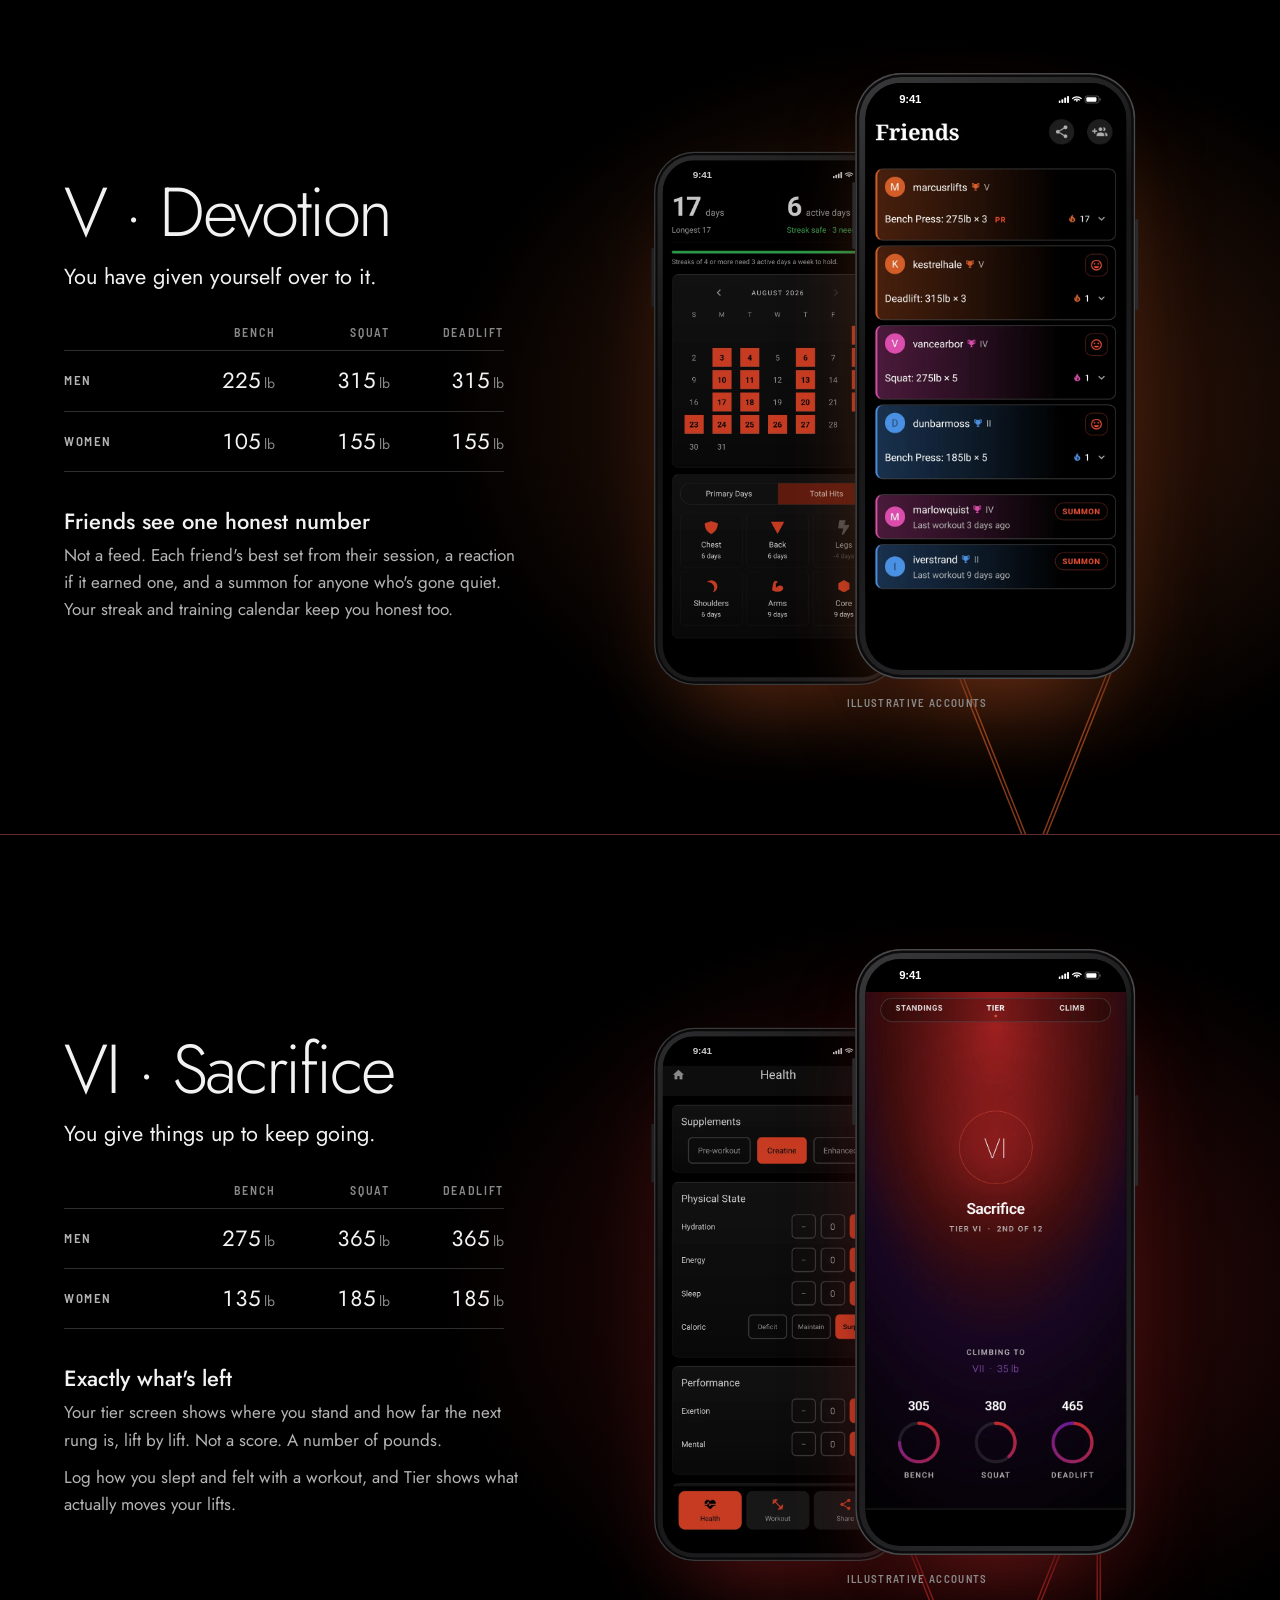
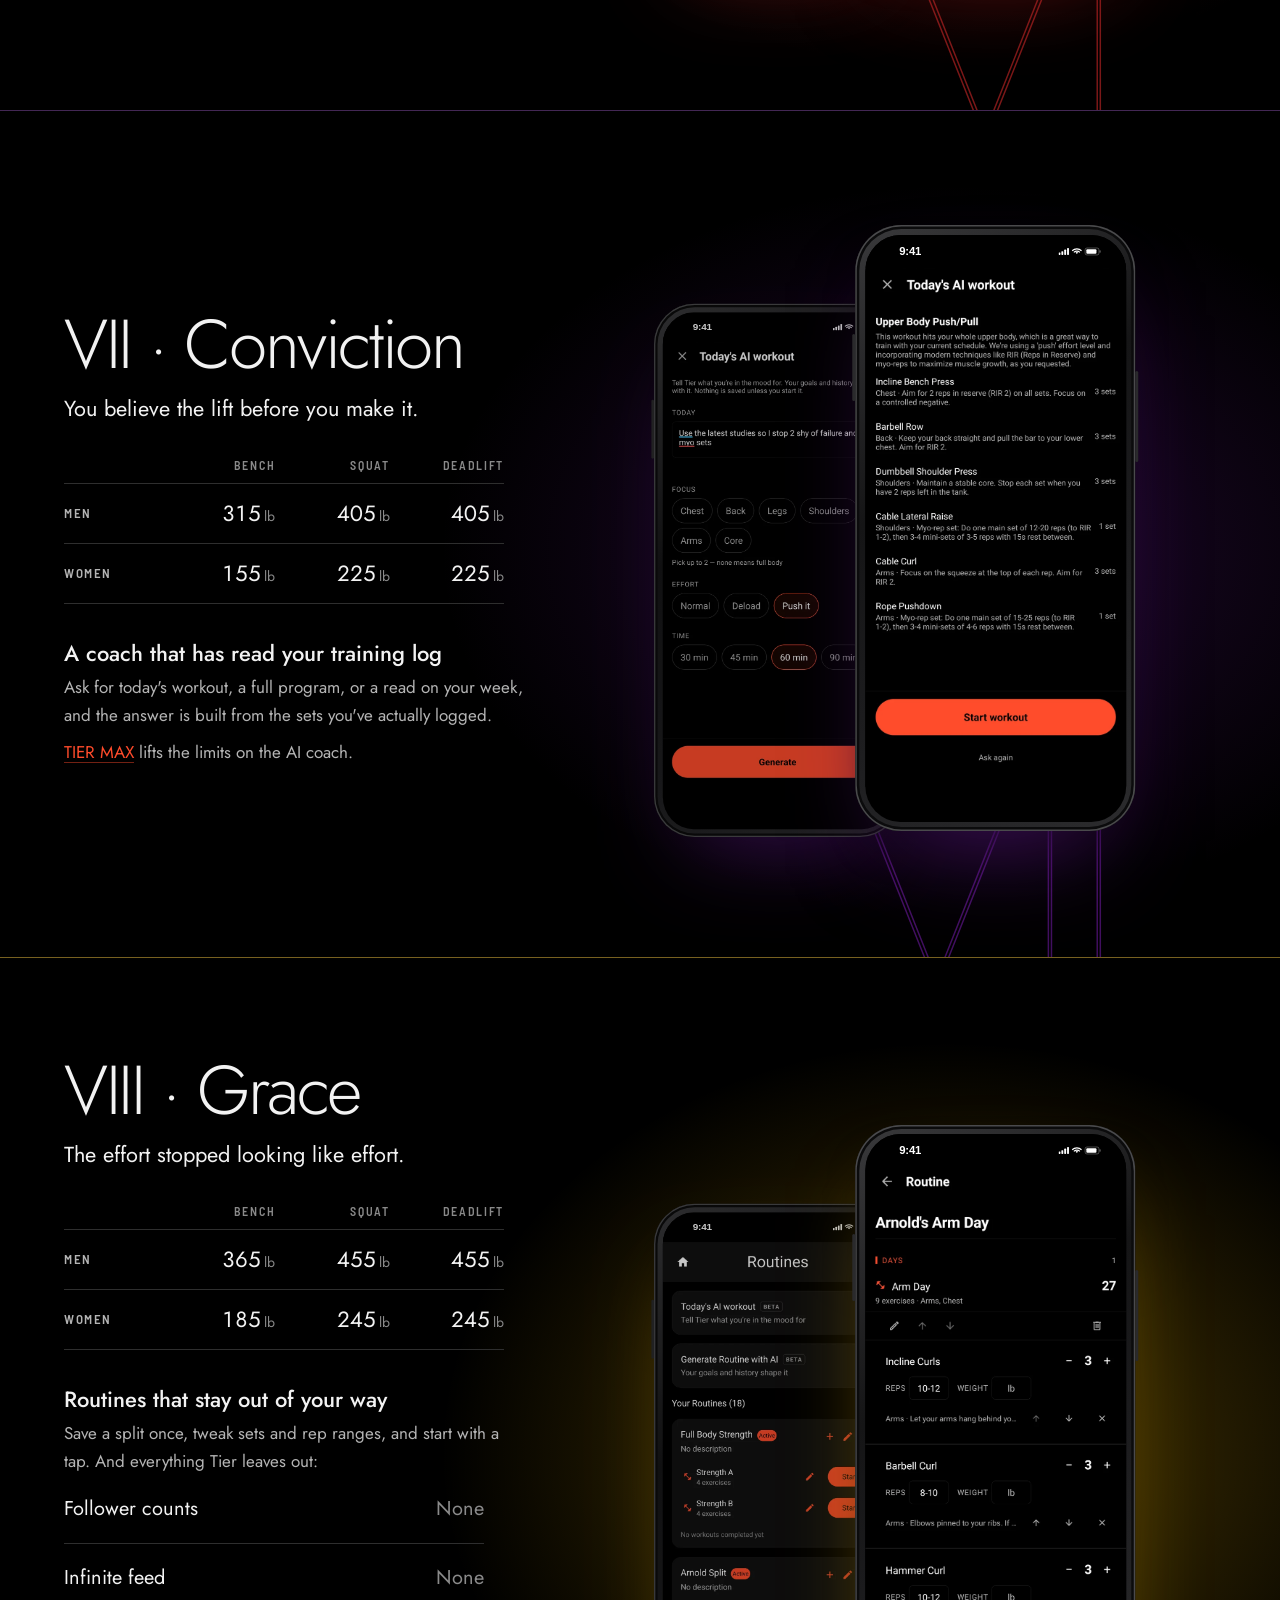
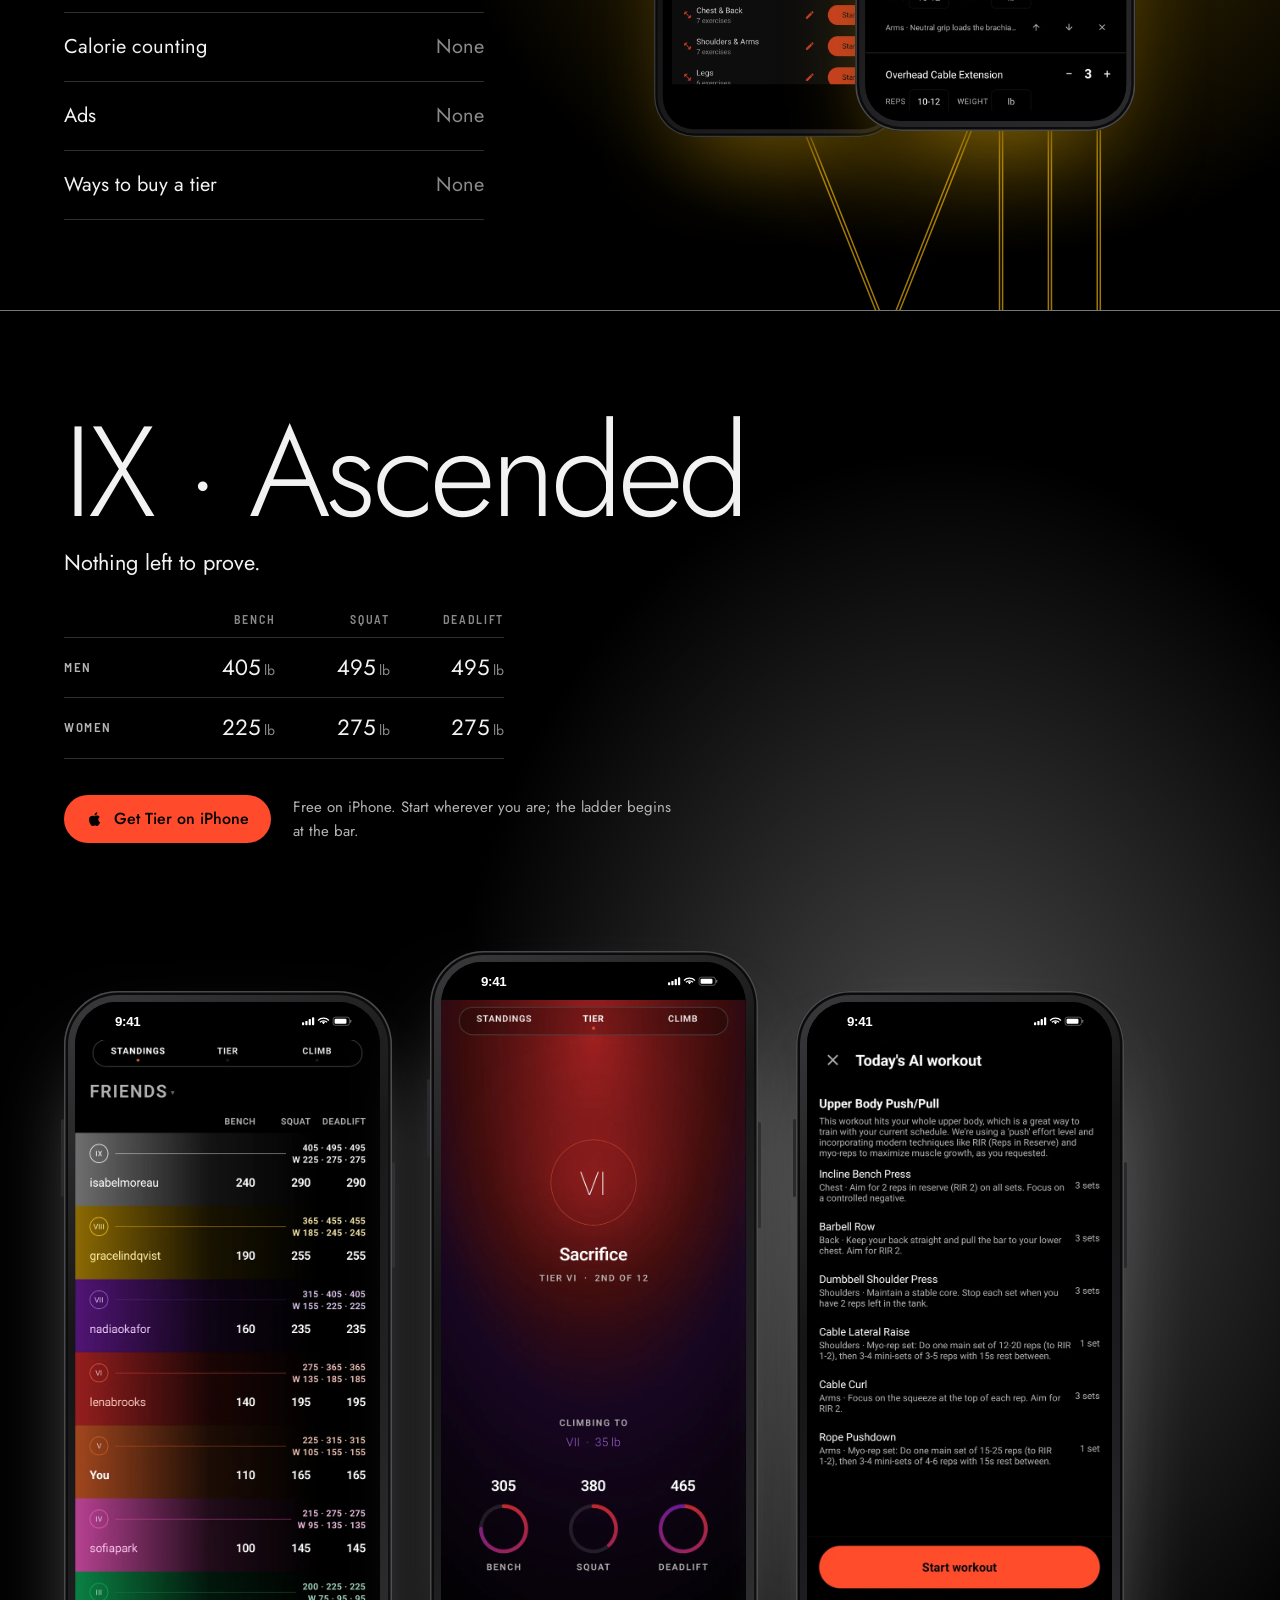
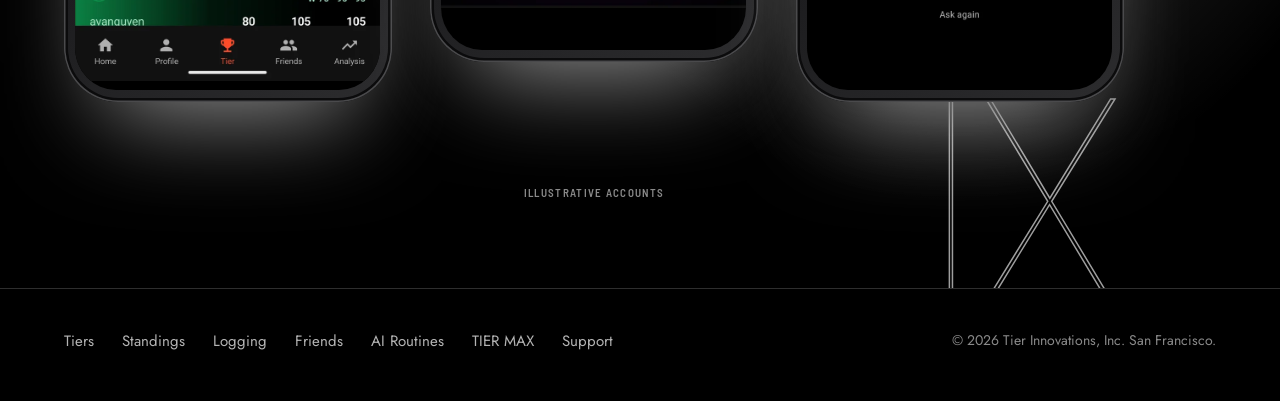
==== commit 71823b46: "Landing page showcase: two phones per tier, three-phone finale, stronger aurora, realistic iOS statu" ====
--- a/index.html
+++ b/index.html
@@ -18,7 +18,7 @@
 <link rel="preconnect" href="https://fonts.googleapis.com">
 <link rel="preconnect" href="https://fonts.gstatic.com" crossorigin>
 <link href="https://fonts.googleapis.com/css2?family=Barlow+Semi+Condensed:wght@500;600&family=Jost:wght@100;200;300;400;500&display=swap" rel="stylesheet">
-<link rel="stylesheet" href="styles.css?v=20260914e">
+<link rel="stylesheet" href="styles.css?v=20260914h">
 <script type="application/ld+json">
 {"@context":"https://schema.org","@type":"MobileApplication","name":"Tier Athletics","operatingSystem":"iOS","applicationCategory":"HealthApplication","offers":{"@type":"Offer","price":"0","priceCurrency":"USD"},"url":"https://tierathletics.app/","downloadUrl":"https://apps.apple.com/app/apple-store/id6743146228?pt=127595726&ct=website&mt=8","publisher":{"@type":"Organization","name":"Tier Innovations, Inc."}}
 </script>
@@ -132,10 +132,12 @@
         </tbody>
       </table>
       <div class="feature">
-        <h4>No maxes needed to start</h4>
-        <p>Don't know your numbers? Just train. Every set you log records your best, and the tier follows by itself.</p>
-      </div>
-    </div>
+        <h4>A set logged in a few taps</h4>
+        <p>Built for between sets: one hand, chalk on it. The weights you use are one tap away, and Tier shows what you did last time and how to beat it.</p>
+        <p>Don't know your maxes? Just train. Every set you log records your best, and the tier follows by itself.</p>
+      </div>
+    </div>
+    <div class="phones"><figure class="iphone back"><div class="iphone-frame"><div class="iphone-screen"><div class="ios-bar" aria-hidden="true"><span class="ios-time">9:41</span><i class="island"></i><svg class="ios-icons" viewBox="0 0 68 12" aria-hidden="true"><g fill="#fff"><rect x="0" y="8" width="3" height="4" rx="1"/><rect x="4.5" y="6" width="3" height="6" rx="1"/><rect x="9" y="3.5" width="3" height="8.5" rx="1"/><rect x="13.5" y="1" width="3" height="11" rx="1"/><path d="M29 3.2a9.6 9.6 0 0 1 6.8 2.8l1.2-1.3A11.4 11.4 0 0 0 29 1.4a11.4 11.4 0 0 0-8 3.3L22.2 6A9.6 9.6 0 0 1 29 3.2Zm0 3.6a5.9 5.9 0 0 1 4.2 1.7l1.2-1.3A7.7 7.7 0 0 0 29 5a7.7 7.7 0 0 0-5.4 2.2l1.2 1.3A5.9 5.9 0 0 1 29 6.8Zm0 3.6-2.1-2.1a3 3 0 0 1 4.2 0Z"/><rect x="42" y="1" width="22" height="11" rx="3" fill="none" stroke="#fff" stroke-opacity=".45"/><rect x="44" y="3" width="16" height="7" rx="1.5"/><rect x="65" y="4.5" width="1.5" height="4" rx=".75" fill-opacity=".45"/></g></svg></div><div class="iphone-scroll" tabindex="0" aria-label="Scrollable app screen"><img src="assets/scr-progress.webp" width="720" height="1600" loading="lazy" style="--android:0.066" alt="Tier's bench press screen with a progression suggestion."></div></div></div></figure><figure class="iphone front"><div class="iphone-frame"><div class="iphone-screen"><div class="ios-bar" aria-hidden="true"><span class="ios-time">9:41</span><i class="island"></i><svg class="ios-icons" viewBox="0 0 68 12" aria-hidden="true"><g fill="#fff"><rect x="0" y="8" width="3" height="4" rx="1"/><rect x="4.5" y="6" width="3" height="6" rx="1"/><rect x="9" y="3.5" width="3" height="8.5" rx="1"/><rect x="13.5" y="1" width="3" height="11" rx="1"/><path d="M29 3.2a9.6 9.6 0 0 1 6.8 2.8l1.2-1.3A11.4 11.4 0 0 0 29 1.4a11.4 11.4 0 0 0-8 3.3L22.2 6A9.6 9.6 0 0 1 29 3.2Zm0 3.6a5.9 5.9 0 0 1 4.2 1.7l1.2-1.3A7.7 7.7 0 0 0 29 5a7.7 7.7 0 0 0-5.4 2.2l1.2 1.3A5.9 5.9 0 0 1 29 6.8Zm0 3.6-2.1-2.1a3 3 0 0 1 4.2 0Z"/><rect x="42" y="1" width="22" height="11" rx="3" fill="none" stroke="#fff" stroke-opacity=".45"/><rect x="44" y="3" width="16" height="7" rx="1.5"/><rect x="65" y="4.5" width="1.5" height="4" rx=".75" fill-opacity=".45"/></g></svg></div><div class="iphone-scroll" tabindex="0" aria-label="Scrollable app screen"><img src="assets/scr-log.webp" width="720" height="1600" loading="lazy" style="--android:0.066" alt="Tier's logging screen for squat at 225 pounds for 5 reps."></div></div></div></figure></div>
   </section>
 
   <section class="rung" id="rung-2" data-rung-section="2" style="--c:#4A90E2;--ct:#4A90E2" aria-labelledby="t2">
@@ -151,11 +153,11 @@
         </tbody>
       </table>
       <div class="feature">
-        <h4>A set logged in a few taps</h4>
-        <p>Built for between sets: one hand, chalk on it, twenty seconds. Weights you actually use are one tap away, and it keeps logging with no signal.</p>
-      </div>
-    </div>
-    <figure class="iphone"><div class="iphone-frame"><div class="iphone-screen"><div class="ios-bar" aria-hidden="true"><span>9:41</span><i class="island"></i><svg class="ios-icons" viewBox="0 0 68 12" aria-hidden="true"><g fill="#fff"><rect x="0" y="8" width="3" height="4" rx="1"/><rect x="4.5" y="6" width="3" height="6" rx="1"/><rect x="9" y="3.5" width="3" height="8.5" rx="1"/><rect x="13.5" y="1" width="3" height="11" rx="1"/><path d="M29 3.2a9.6 9.6 0 0 1 6.8 2.8l1.2-1.3A11.4 11.4 0 0 0 29 1.4a11.4 11.4 0 0 0-8 3.3L22.2 6A9.6 9.6 0 0 1 29 3.2Zm0 3.6a5.9 5.9 0 0 1 4.2 1.7l1.2-1.3A7.7 7.7 0 0 0 29 5a7.7 7.7 0 0 0-5.4 2.2l1.2 1.3A5.9 5.9 0 0 1 29 6.8Zm0 3.6-2.1-2.1a3 3 0 0 1 4.2 0Z"/><rect x="42" y="1" width="22" height="11" rx="3" fill="none" stroke="#fff" stroke-opacity=".45"/><rect x="44" y="3" width="16" height="7" rx="1.5"/><rect x="65" y="4.5" width="1.5" height="4" rx=".75" fill-opacity=".45"/></g></svg></div><div class="iphone-scroll" tabindex="0" aria-label="Scrollable app screen"><img src="assets/scr-log.webp" width="720" height="1600" loading="lazy" style="--android:0.066" alt="Tier's logging screen for squat: 225 pounds for 5 reps, quick-pick weights, rep buttons, a progression suggestion and an Add Set button."></div></div></div></figure>
+        <h4>Watch it come back</h4>
+        <p>Every lift gets its own chart: your best, how far it has moved, and every record along the way. Your week adds up by day, effort and muscle group.</p>
+      </div>
+    </div>
+    <div class="phones"><figure class="iphone back"><div class="iphone-frame"><div class="iphone-screen"><div class="ios-bar" aria-hidden="true"><span class="ios-time">9:41</span><i class="island"></i><svg class="ios-icons" viewBox="0 0 68 12" aria-hidden="true"><g fill="#fff"><rect x="0" y="8" width="3" height="4" rx="1"/><rect x="4.5" y="6" width="3" height="6" rx="1"/><rect x="9" y="3.5" width="3" height="8.5" rx="1"/><rect x="13.5" y="1" width="3" height="11" rx="1"/><path d="M29 3.2a9.6 9.6 0 0 1 6.8 2.8l1.2-1.3A11.4 11.4 0 0 0 29 1.4a11.4 11.4 0 0 0-8 3.3L22.2 6A9.6 9.6 0 0 1 29 3.2Zm0 3.6a5.9 5.9 0 0 1 4.2 1.7l1.2-1.3A7.7 7.7 0 0 0 29 5a7.7 7.7 0 0 0-5.4 2.2l1.2 1.3A5.9 5.9 0 0 1 29 6.8Zm0 3.6-2.1-2.1a3 3 0 0 1 4.2 0Z"/><rect x="42" y="1" width="22" height="11" rx="3" fill="none" stroke="#fff" stroke-opacity=".45"/><rect x="44" y="3" width="16" height="7" rx="1.5"/><rect x="65" y="4.5" width="1.5" height="4" rx=".75" fill-opacity=".45"/></g></svg></div><div class="iphone-scroll" tabindex="0" aria-label="Scrollable app screen"><img src="assets/scr-volume.webp" width="720" height="1600" loading="lazy" style="--android:0.066" alt="Tier's weekly volume: 44 sets across 3 days, split by effort and muscle group."></div></div></div></figure><figure class="iphone front"><div class="iphone-frame"><div class="iphone-screen"><div class="ios-bar" aria-hidden="true"><span class="ios-time">9:41</span><i class="island"></i><svg class="ios-icons" viewBox="0 0 68 12" aria-hidden="true"><g fill="#fff"><rect x="0" y="8" width="3" height="4" rx="1"/><rect x="4.5" y="6" width="3" height="6" rx="1"/><rect x="9" y="3.5" width="3" height="8.5" rx="1"/><rect x="13.5" y="1" width="3" height="11" rx="1"/><path d="M29 3.2a9.6 9.6 0 0 1 6.8 2.8l1.2-1.3A11.4 11.4 0 0 0 29 1.4a11.4 11.4 0 0 0-8 3.3L22.2 6A9.6 9.6 0 0 1 29 3.2Zm0 3.6a5.9 5.9 0 0 1 4.2 1.7l1.2-1.3A7.7 7.7 0 0 0 29 5a7.7 7.7 0 0 0-5.4 2.2l1.2 1.3A5.9 5.9 0 0 1 29 6.8Zm0 3.6-2.1-2.1a3 3 0 0 1 4.2 0Z"/><rect x="42" y="1" width="22" height="11" rx="3" fill="none" stroke="#fff" stroke-opacity=".45"/><rect x="44" y="3" width="16" height="7" rx="1.5"/><rect x="65" y="4.5" width="1.5" height="4" rx=".75" fill-opacity=".45"/></g></svg></div><div class="iphone-scroll" tabindex="0" aria-label="Scrollable app screen"><img src="assets/scr-bench-progress.webp" width="720" height="1600" loading="lazy" style="--android:0.066" alt="Tier's bench press chart: best 275 pounds, up 60, with records."></div></div></div></figure></div>
   </section>
 
   <section class="rung" id="rung-3" data-rung-section="3" style="--c:#0FA958;--ct:#0FA958" aria-labelledby="t3">
@@ -172,10 +174,10 @@
       </table>
       <div class="feature">
         <h4>It remembers last week for you</h4>
-        <p>Open a lift and Tier tells you what you did last time and how to beat it: one more rep, or a little more weight.</p>
-      </div>
-    </div>
-    <figure class="iphone"><div class="iphone-frame"><div class="iphone-screen"><div class="ios-bar" aria-hidden="true"><span>9:41</span><i class="island"></i><svg class="ios-icons" viewBox="0 0 68 12" aria-hidden="true"><g fill="#fff"><rect x="0" y="8" width="3" height="4" rx="1"/><rect x="4.5" y="6" width="3" height="6" rx="1"/><rect x="9" y="3.5" width="3" height="8.5" rx="1"/><rect x="13.5" y="1" width="3" height="11" rx="1"/><path d="M29 3.2a9.6 9.6 0 0 1 6.8 2.8l1.2-1.3A11.4 11.4 0 0 0 29 1.4a11.4 11.4 0 0 0-8 3.3L22.2 6A9.6 9.6 0 0 1 29 3.2Zm0 3.6a5.9 5.9 0 0 1 4.2 1.7l1.2-1.3A7.7 7.7 0 0 0 29 5a7.7 7.7 0 0 0-5.4 2.2l1.2 1.3A5.9 5.9 0 0 1 29 6.8Zm0 3.6-2.1-2.1a3 3 0 0 1 4.2 0Z"/><rect x="42" y="1" width="22" height="11" rx="3" fill="none" stroke="#fff" stroke-opacity=".45"/><rect x="44" y="3" width="16" height="7" rx="1.5"/><rect x="65" y="4.5" width="1.5" height="4" rx=".75" fill-opacity=".45"/></g></svg></div><div class="iphone-scroll" tabindex="0" aria-label="Scrollable app screen"><img src="assets/scr-progress.webp" width="720" height="1600" loading="lazy" style="--android:0.066" alt="Tier's bench press screen with a progression suggestion: last Tuesday 185 by 4; add a rep for 185 by 5 or add weight for 190 by 4."></div></div></div></figure>
+        <p>Open a lift and Tier tells you what you did last time and how to beat it: one more rep, or a little more weight. Save your split as a routine and start any day with a tap.</p>
+      </div>
+    </div>
+    <div class="phones"><figure class="iphone back"><div class="iphone-frame"><div class="iphone-screen"><div class="ios-bar" aria-hidden="true"><span class="ios-time">9:41</span><i class="island"></i><svg class="ios-icons" viewBox="0 0 68 12" aria-hidden="true"><g fill="#fff"><rect x="0" y="8" width="3" height="4" rx="1"/><rect x="4.5" y="6" width="3" height="6" rx="1"/><rect x="9" y="3.5" width="3" height="8.5" rx="1"/><rect x="13.5" y="1" width="3" height="11" rx="1"/><path d="M29 3.2a9.6 9.6 0 0 1 6.8 2.8l1.2-1.3A11.4 11.4 0 0 0 29 1.4a11.4 11.4 0 0 0-8 3.3L22.2 6A9.6 9.6 0 0 1 29 3.2Zm0 3.6a5.9 5.9 0 0 1 4.2 1.7l1.2-1.3A7.7 7.7 0 0 0 29 5a7.7 7.7 0 0 0-5.4 2.2l1.2 1.3A5.9 5.9 0 0 1 29 6.8Zm0 3.6-2.1-2.1a3 3 0 0 1 4.2 0Z"/><rect x="42" y="1" width="22" height="11" rx="3" fill="none" stroke="#fff" stroke-opacity=".45"/><rect x="44" y="3" width="16" height="7" rx="1.5"/><rect x="65" y="4.5" width="1.5" height="4" rx=".75" fill-opacity=".45"/></g></svg></div><div class="iphone-scroll" tabindex="0" aria-label="Scrollable app screen"><img src="assets/scr-routines-list.webp" width="720" height="1505" loading="lazy" style="--android:0.000" alt="Tier's Routines screen with AI workout and AI routine options above saved routines."></div></div></div></figure><figure class="iphone front"><div class="iphone-frame"><div class="iphone-screen"><div class="ios-bar" aria-hidden="true"><span class="ios-time">9:41</span><i class="island"></i><svg class="ios-icons" viewBox="0 0 68 12" aria-hidden="true"><g fill="#fff"><rect x="0" y="8" width="3" height="4" rx="1"/><rect x="4.5" y="6" width="3" height="6" rx="1"/><rect x="9" y="3.5" width="3" height="8.5" rx="1"/><rect x="13.5" y="1" width="3" height="11" rx="1"/><path d="M29 3.2a9.6 9.6 0 0 1 6.8 2.8l1.2-1.3A11.4 11.4 0 0 0 29 1.4a11.4 11.4 0 0 0-8 3.3L22.2 6A9.6 9.6 0 0 1 29 3.2Zm0 3.6a5.9 5.9 0 0 1 4.2 1.7l1.2-1.3A7.7 7.7 0 0 0 29 5a7.7 7.7 0 0 0-5.4 2.2l1.2 1.3A5.9 5.9 0 0 1 29 6.8Zm0 3.6-2.1-2.1a3 3 0 0 1 4.2 0Z"/><rect x="42" y="1" width="22" height="11" rx="3" fill="none" stroke="#fff" stroke-opacity=".45"/><rect x="44" y="3" width="16" height="7" rx="1.5"/><rect x="65" y="4.5" width="1.5" height="4" rx=".75" fill-opacity=".45"/></g></svg></div><div class="iphone-scroll" tabindex="0" aria-label="Scrollable app screen"><img src="assets/scr-legs-overload.webp" width="720" height="1600" loading="lazy" style="--android:0.066" alt="Tier's logging screen with a progression suggestion for a leg exercise."></div></div></div></figure></div>
   </section>
 
   <section class="rung" id="rung-4" data-rung-section="4" style="--c:#F056BF;--ct:#F056BF" aria-labelledby="t4">
@@ -195,7 +197,7 @@
         <p>Switch the board between your friends, your gym and your city to see where you land. Men and women are ranked on their own ladders.</p>
       </div>
     </div>
-    <figure class="iphone"><div class="iphone-frame"><div class="iphone-screen"><div class="ios-bar" aria-hidden="true"><span>9:41</span><i class="island"></i><svg class="ios-icons" viewBox="0 0 68 12" aria-hidden="true"><g fill="#fff"><rect x="0" y="8" width="3" height="4" rx="1"/><rect x="4.5" y="6" width="3" height="6" rx="1"/><rect x="9" y="3.5" width="3" height="8.5" rx="1"/><rect x="13.5" y="1" width="3" height="11" rx="1"/><path d="M29 3.2a9.6 9.6 0 0 1 6.8 2.8l1.2-1.3A11.4 11.4 0 0 0 29 1.4a11.4 11.4 0 0 0-8 3.3L22.2 6A9.6 9.6 0 0 1 29 3.2Zm0 3.6a5.9 5.9 0 0 1 4.2 1.7l1.2-1.3A7.7 7.7 0 0 0 29 5a7.7 7.7 0 0 0-5.4 2.2l1.2 1.3A5.9 5.9 0 0 1 29 6.8Zm0 3.6-2.1-2.1a3 3 0 0 1 4.2 0Z"/><rect x="42" y="1" width="22" height="11" rx="3" fill="none" stroke="#fff" stroke-opacity=".45"/><rect x="44" y="3" width="16" height="7" rx="1.5"/><rect x="65" y="4.5" width="1.5" height="4" rx=".75" fill-opacity=".45"/></g></svg></div><div class="iphone-scroll" tabindex="0" aria-label="Scrollable app screen"><img src="assets/scr-standings.webp" width="720" height="2036" loading="lazy" style="--android:0.057" alt="Tier's Standings screen: nine tier bands from IX to I, each with a lifter's bench, squat and deadlift."></div></div></div><figcaption>Illustrative accounts</figcaption></figure>
+    <div class="phones"><figure class="iphone back"><div class="iphone-frame"><div class="iphone-screen"><div class="ios-bar" aria-hidden="true"><span class="ios-time">9:41</span><i class="island"></i><svg class="ios-icons" viewBox="0 0 68 12" aria-hidden="true"><g fill="#fff"><rect x="0" y="8" width="3" height="4" rx="1"/><rect x="4.5" y="6" width="3" height="6" rx="1"/><rect x="9" y="3.5" width="3" height="8.5" rx="1"/><rect x="13.5" y="1" width="3" height="11" rx="1"/><path d="M29 3.2a9.6 9.6 0 0 1 6.8 2.8l1.2-1.3A11.4 11.4 0 0 0 29 1.4a11.4 11.4 0 0 0-8 3.3L22.2 6A9.6 9.6 0 0 1 29 3.2Zm0 3.6a5.9 5.9 0 0 1 4.2 1.7l1.2-1.3A7.7 7.7 0 0 0 29 5a7.7 7.7 0 0 0-5.4 2.2l1.2 1.3A5.9 5.9 0 0 1 29 6.8Zm0 3.6-2.1-2.1a3 3 0 0 1 4.2 0Z"/><rect x="42" y="1" width="22" height="11" rx="3" fill="none" stroke="#fff" stroke-opacity=".45"/><rect x="44" y="3" width="16" height="7" rx="1.5"/><rect x="65" y="4.5" width="1.5" height="4" rx=".75" fill-opacity=".45"/></g></svg></div><div class="iphone-scroll" tabindex="0" aria-label="Scrollable app screen"><img src="assets/scr-standings.webp" width="720" height="2036" loading="lazy" style="--android:0.057" alt="Tier's full Standings board from IX to I."></div></div></div></figure><figure class="iphone front"><div class="iphone-frame"><div class="iphone-screen"><div class="ios-bar" aria-hidden="true"><span class="ios-time">9:41</span><i class="island"></i><svg class="ios-icons" viewBox="0 0 68 12" aria-hidden="true"><g fill="#fff"><rect x="0" y="8" width="3" height="4" rx="1"/><rect x="4.5" y="6" width="3" height="6" rx="1"/><rect x="9" y="3.5" width="3" height="8.5" rx="1"/><rect x="13.5" y="1" width="3" height="11" rx="1"/><path d="M29 3.2a9.6 9.6 0 0 1 6.8 2.8l1.2-1.3A11.4 11.4 0 0 0 29 1.4a11.4 11.4 0 0 0-8 3.3L22.2 6A9.6 9.6 0 0 1 29 3.2Zm0 3.6a5.9 5.9 0 0 1 4.2 1.7l1.2-1.3A7.7 7.7 0 0 0 29 5a7.7 7.7 0 0 0-5.4 2.2l1.2 1.3A5.9 5.9 0 0 1 29 6.8Zm0 3.6-2.1-2.1a3 3 0 0 1 4.2 0Z"/><rect x="42" y="1" width="22" height="11" rx="3" fill="none" stroke="#fff" stroke-opacity=".45"/><rect x="44" y="3" width="16" height="7" rx="1.5"/><rect x="65" y="4.5" width="1.5" height="4" rx=".75" fill-opacity=".45"/></g></svg></div><div class="iphone-scroll" tabindex="0" aria-label="Scrollable app screen"><img src="assets/scr-standings-top.webp" width="720" height="1509" loading="lazy" style="--android:0.000" alt="Tier's Standings board: tier bands with each lifter's bench, squat and deadlift."></div></div></div></figure><p class="phones-note">Illustrative accounts</p></div>
   </section>
 
   <section class="rung" id="rung-5" data-rung-section="5" style="--c:#D45D28;--ct:#D45D28" aria-labelledby="t5">
@@ -212,10 +214,10 @@
       </table>
       <div class="feature">
         <h4>Friends see one honest number</h4>
-        <p>Not a feed. Each friend's best set from their session, a reaction if it earned one, and a summon for anyone who's gone quiet.</p>
-      </div>
-    </div>
-    <figure class="iphone"><div class="iphone-frame"><div class="iphone-screen"><div class="ios-bar" aria-hidden="true"><span>9:41</span><i class="island"></i><svg class="ios-icons" viewBox="0 0 68 12" aria-hidden="true"><g fill="#fff"><rect x="0" y="8" width="3" height="4" rx="1"/><rect x="4.5" y="6" width="3" height="6" rx="1"/><rect x="9" y="3.5" width="3" height="8.5" rx="1"/><rect x="13.5" y="1" width="3" height="11" rx="1"/><path d="M29 3.2a9.6 9.6 0 0 1 6.8 2.8l1.2-1.3A11.4 11.4 0 0 0 29 1.4a11.4 11.4 0 0 0-8 3.3L22.2 6A9.6 9.6 0 0 1 29 3.2Zm0 3.6a5.9 5.9 0 0 1 4.2 1.7l1.2-1.3A7.7 7.7 0 0 0 29 5a7.7 7.7 0 0 0-5.4 2.2l1.2 1.3A5.9 5.9 0 0 1 29 6.8Zm0 3.6-2.1-2.1a3 3 0 0 1 4.2 0Z"/><rect x="42" y="1" width="22" height="11" rx="3" fill="none" stroke="#fff" stroke-opacity=".45"/><rect x="44" y="3" width="16" height="7" rx="1.5"/><rect x="65" y="4.5" width="1.5" height="4" rx=".75" fill-opacity=".45"/></g></svg></div><div class="iphone-scroll" tabindex="0" aria-label="Scrollable app screen"><img src="assets/scr-friends.webp" width="720" height="1320" loading="lazy" style="--android:0.000" alt="Tier's Friends tab: friends' best sets with tiers, a PR tag, reactions, and Summon buttons for friends who have gone quiet."></div></div></div><figcaption>Illustrative accounts</figcaption></figure>
+        <p>Not a feed. Each friend's best set from their session, a reaction if it earned one, and a summon for anyone who's gone quiet. Your streak and training calendar keep you honest too.</p>
+      </div>
+    </div>
+    <div class="phones"><figure class="iphone back"><div class="iphone-frame"><div class="iphone-screen"><div class="ios-bar" aria-hidden="true"><span class="ios-time">9:41</span><i class="island"></i><svg class="ios-icons" viewBox="0 0 68 12" aria-hidden="true"><g fill="#fff"><rect x="0" y="8" width="3" height="4" rx="1"/><rect x="4.5" y="6" width="3" height="6" rx="1"/><rect x="9" y="3.5" width="3" height="8.5" rx="1"/><rect x="13.5" y="1" width="3" height="11" rx="1"/><path d="M29 3.2a9.6 9.6 0 0 1 6.8 2.8l1.2-1.3A11.4 11.4 0 0 0 29 1.4a11.4 11.4 0 0 0-8 3.3L22.2 6A9.6 9.6 0 0 1 29 3.2Zm0 3.6a5.9 5.9 0 0 1 4.2 1.7l1.2-1.3A7.7 7.7 0 0 0 29 5a7.7 7.7 0 0 0-5.4 2.2l1.2 1.3A5.9 5.9 0 0 1 29 6.8Zm0 3.6-2.1-2.1a3 3 0 0 1 4.2 0Z"/><rect x="42" y="1" width="22" height="11" rx="3" fill="none" stroke="#fff" stroke-opacity=".45"/><rect x="44" y="3" width="16" height="7" rx="1.5"/><rect x="65" y="4.5" width="1.5" height="4" rx=".75" fill-opacity=".45"/></g></svg></div><div class="iphone-scroll" tabindex="0" aria-label="Scrollable app screen"><img src="assets/scr-streak.webp" width="720" height="1427" loading="lazy" style="--android:0.000" alt="Tier's streak screen: a 17 day streak, a training calendar and days per muscle group."></div></div></div></figure><figure class="iphone front"><div class="iphone-frame"><div class="iphone-screen"><div class="ios-bar" aria-hidden="true"><span class="ios-time">9:41</span><i class="island"></i><svg class="ios-icons" viewBox="0 0 68 12" aria-hidden="true"><g fill="#fff"><rect x="0" y="8" width="3" height="4" rx="1"/><rect x="4.5" y="6" width="3" height="6" rx="1"/><rect x="9" y="3.5" width="3" height="8.5" rx="1"/><rect x="13.5" y="1" width="3" height="11" rx="1"/><path d="M29 3.2a9.6 9.6 0 0 1 6.8 2.8l1.2-1.3A11.4 11.4 0 0 0 29 1.4a11.4 11.4 0 0 0-8 3.3L22.2 6A9.6 9.6 0 0 1 29 3.2Zm0 3.6a5.9 5.9 0 0 1 4.2 1.7l1.2-1.3A7.7 7.7 0 0 0 29 5a7.7 7.7 0 0 0-5.4 2.2l1.2 1.3A5.9 5.9 0 0 1 29 6.8Zm0 3.6-2.1-2.1a3 3 0 0 1 4.2 0Z"/><rect x="42" y="1" width="22" height="11" rx="3" fill="none" stroke="#fff" stroke-opacity=".45"/><rect x="44" y="3" width="16" height="7" rx="1.5"/><rect x="65" y="4.5" width="1.5" height="4" rx=".75" fill-opacity=".45"/></g></svg></div><div class="iphone-scroll" tabindex="0" aria-label="Scrollable app screen"><img src="assets/scr-friends.webp" width="720" height="1320" loading="lazy" style="--android:0.000" alt="Tier's Friends tab: friends' best sets with tiers, a PR tag and Summon buttons."></div></div></div></figure><p class="phones-note">Illustrative accounts</p></div>
   </section>
 
   <section class="rung" id="rung-6" data-rung-section="6" style="--c:#C62828;--ct:#E0553C" aria-labelledby="t6">
@@ -233,9 +235,10 @@
       <div class="feature">
         <h4>Exactly what's left</h4>
         <p>Your tier screen shows where you stand and how far the next rung is, lift by lift. Not a score. A number of pounds.</p>
-      </div>
-    </div>
-    <figure class="iphone"><div class="iphone-frame"><div class="iphone-screen"><div class="ios-bar" aria-hidden="true"><span>9:41</span><i class="island"></i><svg class="ios-icons" viewBox="0 0 68 12" aria-hidden="true"><g fill="#fff"><rect x="0" y="8" width="3" height="4" rx="1"/><rect x="4.5" y="6" width="3" height="6" rx="1"/><rect x="9" y="3.5" width="3" height="8.5" rx="1"/><rect x="13.5" y="1" width="3" height="11" rx="1"/><path d="M29 3.2a9.6 9.6 0 0 1 6.8 2.8l1.2-1.3A11.4 11.4 0 0 0 29 1.4a11.4 11.4 0 0 0-8 3.3L22.2 6A9.6 9.6 0 0 1 29 3.2Zm0 3.6a5.9 5.9 0 0 1 4.2 1.7l1.2-1.3A7.7 7.7 0 0 0 29 5a7.7 7.7 0 0 0-5.4 2.2l1.2 1.3A5.9 5.9 0 0 1 29 6.8Zm0 3.6-2.1-2.1a3 3 0 0 1 4.2 0Z"/><rect x="42" y="1" width="22" height="11" rx="3" fill="none" stroke="#fff" stroke-opacity=".45"/><rect x="44" y="3" width="16" height="7" rx="1.5"/><rect x="65" y="4.5" width="1.5" height="4" rx=".75" fill-opacity=".45"/></g></svg></div><div class="iphone-scroll" tabindex="0" aria-label="Scrollable app screen"><img src="assets/scr-climb.webp" width="720" height="1433" loading="lazy" style="--android:0.000" alt="Tier's tier screen: Tier VI, Sacrifice, second of twelve, climbing to Tier VII with 35 pounds to go, with bench, squat and deadlift rings."></div></div></div><figcaption>Illustrative accounts</figcaption></figure>
+        <p>Log how you slept and felt with a workout, and Tier shows what actually moves your lifts.</p>
+      </div>
+    </div>
+    <div class="phones"><figure class="iphone back"><div class="iphone-frame"><div class="iphone-screen"><div class="ios-bar" aria-hidden="true"><span class="ios-time">9:41</span><i class="island"></i><svg class="ios-icons" viewBox="0 0 68 12" aria-hidden="true"><g fill="#fff"><rect x="0" y="8" width="3" height="4" rx="1"/><rect x="4.5" y="6" width="3" height="6" rx="1"/><rect x="9" y="3.5" width="3" height="8.5" rx="1"/><rect x="13.5" y="1" width="3" height="11" rx="1"/><path d="M29 3.2a9.6 9.6 0 0 1 6.8 2.8l1.2-1.3A11.4 11.4 0 0 0 29 1.4a11.4 11.4 0 0 0-8 3.3L22.2 6A9.6 9.6 0 0 1 29 3.2Zm0 3.6a5.9 5.9 0 0 1 4.2 1.7l1.2-1.3A7.7 7.7 0 0 0 29 5a7.7 7.7 0 0 0-5.4 2.2l1.2 1.3A5.9 5.9 0 0 1 29 6.8Zm0 3.6-2.1-2.1a3 3 0 0 1 4.2 0Z"/><rect x="42" y="1" width="22" height="11" rx="3" fill="none" stroke="#fff" stroke-opacity=".45"/><rect x="44" y="3" width="16" height="7" rx="1.5"/><rect x="65" y="4.5" width="1.5" height="4" rx=".75" fill-opacity=".45"/></g></svg></div><div class="iphone-scroll" tabindex="0" aria-label="Scrollable app screen"><img src="assets/scr-health.webp" width="720" height="1473" loading="lazy" style="--android:0.000" alt="Tier's health check-in: supplements, hydration, energy, sleep, caloric state, exertion and mental state."></div></div></div></figure><figure class="iphone front"><div class="iphone-frame"><div class="iphone-screen"><div class="ios-bar" aria-hidden="true"><span class="ios-time">9:41</span><i class="island"></i><svg class="ios-icons" viewBox="0 0 68 12" aria-hidden="true"><g fill="#fff"><rect x="0" y="8" width="3" height="4" rx="1"/><rect x="4.5" y="6" width="3" height="6" rx="1"/><rect x="9" y="3.5" width="3" height="8.5" rx="1"/><rect x="13.5" y="1" width="3" height="11" rx="1"/><path d="M29 3.2a9.6 9.6 0 0 1 6.8 2.8l1.2-1.3A11.4 11.4 0 0 0 29 1.4a11.4 11.4 0 0 0-8 3.3L22.2 6A9.6 9.6 0 0 1 29 3.2Zm0 3.6a5.9 5.9 0 0 1 4.2 1.7l1.2-1.3A7.7 7.7 0 0 0 29 5a7.7 7.7 0 0 0-5.4 2.2l1.2 1.3A5.9 5.9 0 0 1 29 6.8Zm0 3.6-2.1-2.1a3 3 0 0 1 4.2 0Z"/><rect x="42" y="1" width="22" height="11" rx="3" fill="none" stroke="#fff" stroke-opacity=".45"/><rect x="44" y="3" width="16" height="7" rx="1.5"/><rect x="65" y="4.5" width="1.5" height="4" rx=".75" fill-opacity=".45"/></g></svg></div><div class="iphone-scroll" tabindex="0" aria-label="Scrollable app screen"><img src="assets/scr-climb.webp" width="720" height="1433" loading="lazy" style="--android:0.000" alt="Tier's tier screen: Tier VI, Sacrifice, second of twelve, 35 pounds from Tier VII."></div></div></div></figure><p class="phones-note">Illustrative accounts</p></div>
   </section>
 
   <section class="rung" id="rung-7" data-rung-section="7" style="--c:#6A1B9A;--ct:#A05CD0" aria-labelledby="t7">
@@ -256,7 +259,7 @@
         <p><a class="max" href="tier-max.html">TIER MAX</a> lifts the limits on the AI coach.</p>
       </div>
     </div>
-    <figure class="iphone"><div class="iphone-frame"><div class="iphone-screen"><div class="ios-bar" aria-hidden="true"><span>9:41</span><i class="island"></i><svg class="ios-icons" viewBox="0 0 68 12" aria-hidden="true"><g fill="#fff"><rect x="0" y="8" width="3" height="4" rx="1"/><rect x="4.5" y="6" width="3" height="6" rx="1"/><rect x="9" y="3.5" width="3" height="8.5" rx="1"/><rect x="13.5" y="1" width="3" height="11" rx="1"/><path d="M29 3.2a9.6 9.6 0 0 1 6.8 2.8l1.2-1.3A11.4 11.4 0 0 0 29 1.4a11.4 11.4 0 0 0-8 3.3L22.2 6A9.6 9.6 0 0 1 29 3.2Zm0 3.6a5.9 5.9 0 0 1 4.2 1.7l1.2-1.3A7.7 7.7 0 0 0 29 5a7.7 7.7 0 0 0-5.4 2.2l1.2 1.3A5.9 5.9 0 0 1 29 6.8Zm0 3.6-2.1-2.1a3 3 0 0 1 4.2 0Z"/><rect x="42" y="1" width="22" height="11" rx="3" fill="none" stroke="#fff" stroke-opacity=".45"/><rect x="44" y="3" width="16" height="7" rx="1.5"/><rect x="65" y="4.5" width="1.5" height="4" rx=".75" fill-opacity=".45"/></g></svg></div><div class="iphone-scroll" tabindex="0" aria-label="Scrollable app screen"><img src="assets/scr-ai-result.webp" width="720" height="1479" loading="lazy" style="--android:0.062" alt="Today's AI workout: upper body push and pull with incline bench, barbell row, dumbbell shoulder press, cable lateral raise, cable curl and rope pushdown."></div></div></div></figure>
+    <div class="phones"><figure class="iphone back"><div class="iphone-frame"><div class="iphone-screen"><div class="ios-bar" aria-hidden="true"><span class="ios-time">9:41</span><i class="island"></i><svg class="ios-icons" viewBox="0 0 68 12" aria-hidden="true"><g fill="#fff"><rect x="0" y="8" width="3" height="4" rx="1"/><rect x="4.5" y="6" width="3" height="6" rx="1"/><rect x="9" y="3.5" width="3" height="8.5" rx="1"/><rect x="13.5" y="1" width="3" height="11" rx="1"/><path d="M29 3.2a9.6 9.6 0 0 1 6.8 2.8l1.2-1.3A11.4 11.4 0 0 0 29 1.4a11.4 11.4 0 0 0-8 3.3L22.2 6A9.6 9.6 0 0 1 29 3.2Zm0 3.6a5.9 5.9 0 0 1 4.2 1.7l1.2-1.3A7.7 7.7 0 0 0 29 5a7.7 7.7 0 0 0-5.4 2.2l1.2 1.3A5.9 5.9 0 0 1 29 6.8Zm0 3.6-2.1-2.1a3 3 0 0 1 4.2 0Z"/><rect x="42" y="1" width="22" height="11" rx="3" fill="none" stroke="#fff" stroke-opacity=".45"/><rect x="44" y="3" width="16" height="7" rx="1.5"/><rect x="65" y="4.5" width="1.5" height="4" rx=".75" fill-opacity=".45"/></g></svg></div><div class="iphone-scroll" tabindex="0" aria-label="Scrollable app screen"><img src="assets/scr-ai-prompt.webp" width="720" height="1479" loading="lazy" style="--android:0.062" alt="Tier's AI workout request with focus, effort and time options."></div></div></div></figure><figure class="iphone front"><div class="iphone-frame"><div class="iphone-screen"><div class="ios-bar" aria-hidden="true"><span class="ios-time">9:41</span><i class="island"></i><svg class="ios-icons" viewBox="0 0 68 12" aria-hidden="true"><g fill="#fff"><rect x="0" y="8" width="3" height="4" rx="1"/><rect x="4.5" y="6" width="3" height="6" rx="1"/><rect x="9" y="3.5" width="3" height="8.5" rx="1"/><rect x="13.5" y="1" width="3" height="11" rx="1"/><path d="M29 3.2a9.6 9.6 0 0 1 6.8 2.8l1.2-1.3A11.4 11.4 0 0 0 29 1.4a11.4 11.4 0 0 0-8 3.3L22.2 6A9.6 9.6 0 0 1 29 3.2Zm0 3.6a5.9 5.9 0 0 1 4.2 1.7l1.2-1.3A7.7 7.7 0 0 0 29 5a7.7 7.7 0 0 0-5.4 2.2l1.2 1.3A5.9 5.9 0 0 1 29 6.8Zm0 3.6-2.1-2.1a3 3 0 0 1 4.2 0Z"/><rect x="42" y="1" width="22" height="11" rx="3" fill="none" stroke="#fff" stroke-opacity=".45"/><rect x="44" y="3" width="16" height="7" rx="1.5"/><rect x="65" y="4.5" width="1.5" height="4" rx=".75" fill-opacity=".45"/></g></svg></div><div class="iphone-scroll" tabindex="0" aria-label="Scrollable app screen"><img src="assets/scr-ai-result.webp" width="720" height="1479" loading="lazy" style="--android:0.062" alt="Today's AI workout: an upper body push and pull session with sets and cues."></div></div></div></figure></div>
   </section>
 
   <section class="rung" id="rung-8" data-rung-section="8" style="--c:#FFC107;--ct:#FFC107" aria-labelledby="t8">
@@ -272,19 +275,18 @@
         </tbody>
       </table>
       <div class="feature">
-        <h4>Everything it leaves out</h4>
-        <p>The rank does the talking. Tier is about what you can lift.</p>
-      </div>
-    </div>
-    <div class="quiet">
-      <ul>
+        <h4>Routines that stay out of your way</h4>
+        <p>Save a split once, tweak sets and rep ranges, and start with a tap. And everything Tier leaves out:</p>
+        <div class="quiet"><ul>
         <li>Follower counts <span>None</span></li>
         <li>Infinite feed <span>None</span></li>
         <li>Calorie counting <span>None</span></li>
         <li>Ads <span>None</span></li>
         <li>Ways to buy a tier <span>None</span></li>
-      </ul>
-    </div>
+      </ul></div>
+      </div>
+    </div>
+    <div class="phones"><figure class="iphone back"><div class="iphone-frame"><div class="iphone-screen"><div class="ios-bar" aria-hidden="true"><span class="ios-time">9:41</span><i class="island"></i><svg class="ios-icons" viewBox="0 0 68 12" aria-hidden="true"><g fill="#fff"><rect x="0" y="8" width="3" height="4" rx="1"/><rect x="4.5" y="6" width="3" height="6" rx="1"/><rect x="9" y="3.5" width="3" height="8.5" rx="1"/><rect x="13.5" y="1" width="3" height="11" rx="1"/><path d="M29 3.2a9.6 9.6 0 0 1 6.8 2.8l1.2-1.3A11.4 11.4 0 0 0 29 1.4a11.4 11.4 0 0 0-8 3.3L22.2 6A9.6 9.6 0 0 1 29 3.2Zm0 3.6a5.9 5.9 0 0 1 4.2 1.7l1.2-1.3A7.7 7.7 0 0 0 29 5a7.7 7.7 0 0 0-5.4 2.2l1.2 1.3A5.9 5.9 0 0 1 29 6.8Zm0 3.6-2.1-2.1a3 3 0 0 1 4.2 0Z"/><rect x="42" y="1" width="22" height="11" rx="3" fill="none" stroke="#fff" stroke-opacity=".45"/><rect x="44" y="3" width="16" height="7" rx="1.5"/><rect x="65" y="4.5" width="1.5" height="4" rx=".75" fill-opacity=".45"/></g></svg></div><div class="iphone-scroll" tabindex="0" aria-label="Scrollable app screen"><img src="assets/scr-routines.webp" width="720" height="1433" loading="lazy" style="--android:0.058" alt="Tier's Routines screen with saved routines and Start buttons."></div></div></div></figure><figure class="iphone front"><div class="iphone-frame"><div class="iphone-screen"><div class="ios-bar" aria-hidden="true"><span class="ios-time">9:41</span><i class="island"></i><svg class="ios-icons" viewBox="0 0 68 12" aria-hidden="true"><g fill="#fff"><rect x="0" y="8" width="3" height="4" rx="1"/><rect x="4.5" y="6" width="3" height="6" rx="1"/><rect x="9" y="3.5" width="3" height="8.5" rx="1"/><rect x="13.5" y="1" width="3" height="11" rx="1"/><path d="M29 3.2a9.6 9.6 0 0 1 6.8 2.8l1.2-1.3A11.4 11.4 0 0 0 29 1.4a11.4 11.4 0 0 0-8 3.3L22.2 6A9.6 9.6 0 0 1 29 3.2Zm0 3.6a5.9 5.9 0 0 1 4.2 1.7l1.2-1.3A7.7 7.7 0 0 0 29 5a7.7 7.7 0 0 0-5.4 2.2l1.2 1.3A5.9 5.9 0 0 1 29 6.8Zm0 3.6-2.1-2.1a3 3 0 0 1 4.2 0Z"/><rect x="42" y="1" width="22" height="11" rx="3" fill="none" stroke="#fff" stroke-opacity=".45"/><rect x="44" y="3" width="16" height="7" rx="1.5"/><rect x="65" y="4.5" width="1.5" height="4" rx=".75" fill-opacity=".45"/></g></svg></div><div class="iphone-scroll" tabindex="0" aria-label="Scrollable app screen"><img src="assets/scr-routine-detail.webp" width="720" height="1505" loading="lazy" style="--android:0.000" alt="A saved routine, Arnold's Arm Day, with sets and rep ranges per exercise."></div></div></div></figure></div>
   </section>
 
   <section class="rung top" id="rung-9" data-rung-section="9" style="--c:#FFFFFF;--ct:#FFFFFF" aria-labelledby="t9">
@@ -307,6 +309,8 @@
         <small>Free on iPhone. Start wherever you are; the ladder begins at the bar.</small>
       </div>
     </div>
+    <div class="showcase"><figure class="iphone"><div class="iphone-frame"><div class="iphone-screen"><div class="ios-bar" aria-hidden="true"><span class="ios-time">9:41</span><i class="island"></i><svg class="ios-icons" viewBox="0 0 68 12" aria-hidden="true"><g fill="#fff"><rect x="0" y="8" width="3" height="4" rx="1"/><rect x="4.5" y="6" width="3" height="6" rx="1"/><rect x="9" y="3.5" width="3" height="8.5" rx="1"/><rect x="13.5" y="1" width="3" height="11" rx="1"/><path d="M29 3.2a9.6 9.6 0 0 1 6.8 2.8l1.2-1.3A11.4 11.4 0 0 0 29 1.4a11.4 11.4 0 0 0-8 3.3L22.2 6A9.6 9.6 0 0 1 29 3.2Zm0 3.6a5.9 5.9 0 0 1 4.2 1.7l1.2-1.3A7.7 7.7 0 0 0 29 5a7.7 7.7 0 0 0-5.4 2.2l1.2 1.3A5.9 5.9 0 0 1 29 6.8Zm0 3.6-2.1-2.1a3 3 0 0 1 4.2 0Z"/><rect x="42" y="1" width="22" height="11" rx="3" fill="none" stroke="#fff" stroke-opacity=".45"/><rect x="44" y="3" width="16" height="7" rx="1.5"/><rect x="65" y="4.5" width="1.5" height="4" rx=".75" fill-opacity=".45"/></g></svg></div><div class="iphone-scroll" tabindex="0" aria-label="Scrollable app screen"><img src="assets/scr-standings-top.webp" width="720" height="1509" loading="lazy" style="--android:0.000" alt="Tier's Standings board: tier bands with each lifter's bench, squat and deadlift."></div></div></div></figure><figure class="iphone lift"><div class="iphone-frame"><div class="iphone-screen"><div class="ios-bar" aria-hidden="true"><span class="ios-time">9:41</span><i class="island"></i><svg class="ios-icons" viewBox="0 0 68 12" aria-hidden="true"><g fill="#fff"><rect x="0" y="8" width="3" height="4" rx="1"/><rect x="4.5" y="6" width="3" height="6" rx="1"/><rect x="9" y="3.5" width="3" height="8.5" rx="1"/><rect x="13.5" y="1" width="3" height="11" rx="1"/><path d="M29 3.2a9.6 9.6 0 0 1 6.8 2.8l1.2-1.3A11.4 11.4 0 0 0 29 1.4a11.4 11.4 0 0 0-8 3.3L22.2 6A9.6 9.6 0 0 1 29 3.2Zm0 3.6a5.9 5.9 0 0 1 4.2 1.7l1.2-1.3A7.7 7.7 0 0 0 29 5a7.7 7.7 0 0 0-5.4 2.2l1.2 1.3A5.9 5.9 0 0 1 29 6.8Zm0 3.6-2.1-2.1a3 3 0 0 1 4.2 0Z"/><rect x="42" y="1" width="22" height="11" rx="3" fill="none" stroke="#fff" stroke-opacity=".45"/><rect x="44" y="3" width="16" height="7" rx="1.5"/><rect x="65" y="4.5" width="1.5" height="4" rx=".75" fill-opacity=".45"/></g></svg></div><div class="iphone-scroll" tabindex="0" aria-label="Scrollable app screen"><img src="assets/scr-climb.webp" width="720" height="1433" loading="lazy" style="--android:0.000" alt="Tier's tier screen: Tier VI, Sacrifice, second of twelve, 35 pounds from Tier VII."></div></div></div></figure><figure class="iphone"><div class="iphone-frame"><div class="iphone-screen"><div class="ios-bar" aria-hidden="true"><span class="ios-time">9:41</span><i class="island"></i><svg class="ios-icons" viewBox="0 0 68 12" aria-hidden="true"><g fill="#fff"><rect x="0" y="8" width="3" height="4" rx="1"/><rect x="4.5" y="6" width="3" height="6" rx="1"/><rect x="9" y="3.5" width="3" height="8.5" rx="1"/><rect x="13.5" y="1" width="3" height="11" rx="1"/><path d="M29 3.2a9.6 9.6 0 0 1 6.8 2.8l1.2-1.3A11.4 11.4 0 0 0 29 1.4a11.4 11.4 0 0 0-8 3.3L22.2 6A9.6 9.6 0 0 1 29 3.2Zm0 3.6a5.9 5.9 0 0 1 4.2 1.7l1.2-1.3A7.7 7.7 0 0 0 29 5a7.7 7.7 0 0 0-5.4 2.2l1.2 1.3A5.9 5.9 0 0 1 29 6.8Zm0 3.6-2.1-2.1a3 3 0 0 1 4.2 0Z"/><rect x="42" y="1" width="22" height="11" rx="3" fill="none" stroke="#fff" stroke-opacity=".45"/><rect x="44" y="3" width="16" height="7" rx="1.5"/><rect x="65" y="4.5" width="1.5" height="4" rx=".75" fill-opacity=".45"/></g></svg></div><div class="iphone-scroll" tabindex="0" aria-label="Scrollable app screen"><img src="assets/scr-ai-result.webp" width="720" height="1479" loading="lazy" style="--android:0.062" alt="Today's AI workout: an upper body push and pull session with sets and cues."></div></div></div></figure></div>
+    <p class="phones-note">Illustrative accounts</p>
   </section>
 </main>
 
@@ -322,6 +326,6 @@
   </nav>
   <small>&copy; 2026 Tier Innovations, Inc. San Francisco.</small>
 </footer>
-<script src="site.js?v=20260914e"></script>
+<script src="site.js?v=20260914h"></script>
 </body>
 </html>
--- a/styles.css
+++ b/styles.css
@@ -41,8 +41,8 @@
 .aurora {
   position: fixed; inset: 0; z-index: -1; pointer-events: none;
   background:
-    radial-gradient(120% 70% at 50% -8%, color-mix(in srgb, var(--hue) 62%, transparent) 0%, transparent 62%),
-    radial-gradient(90% 50% at 50% 118%, color-mix(in srgb, var(--hue) 22%, transparent) 0%, transparent 70%),
+    radial-gradient(150% 85% at 50% -12%, color-mix(in srgb, var(--hue) 88%, transparent) 0%, color-mix(in srgb, var(--hue) 30%, transparent) 38%, transparent 68%),
+    radial-gradient(110% 60% at 50% 120%, color-mix(in srgb, var(--hue) 40%, transparent) 0%, transparent 72%),
     var(--ground);
 }
 body[data-rung="0"] .aurora { background: var(--ground); }
@@ -198,7 +198,7 @@
 }
 .rung .copy, .rung figure, .rung .overload, .rung .quiet { position: relative; z-index: 1; }
 .rung .tierline { color: var(--ct); }
-.rung h3 { font: 300 clamp(52px, 7vw, 112px)/0.95 var(--display); letter-spacing: -0.035em; margin: 10px 0 14px; }
+.rung h3 { font: 300 clamp(48px, 5.4vw, 92px)/0.95 var(--display); letter-spacing: -0.035em; margin: 10px 0 14px; }
 .rung .meaning { font-size: clamp(19px, 1.7vw, 23px); color: var(--ink); margin: 0 0 32px; max-width: 30ch; }
 
 .thresholds { width: 100%; max-width: 440px; border-collapse: collapse; font-variant-numeric: tabular-nums; margin-bottom: 36px; }
@@ -292,6 +292,29 @@
   .bar > .store { margin-left: auto; }
 }
 
+/* Two phones per rung: the feature up front, a related screen behind it. */
+.rung::before { content: ""; position: absolute; inset: 0; pointer-events: none; background: radial-gradient(55% 60% at 74% 52%, color-mix(in srgb, var(--c) 30%, transparent), transparent 72%); }
+.phones { position: relative; z-index: 1; justify-self: center; width: min(600px, 100%); display: grid; grid-template-columns: 1fr; place-items: center; padding: 24px 0 36px; }
+.phones .iphone { grid-area: 1 / 1; width: min(300px, 54%); }
+.phones .iphone.back { transform: translate(-50%, 7%) scale(.88); filter: brightness(.78); z-index: 0; }
+.phones .iphone.front { transform: translateX(28%); z-index: 1; }
+.phones-note { grid-area: 2 / 1; margin: 18px 0 0; font: 600 11px/1 var(--label); letter-spacing: .12em; text-transform: uppercase; color: var(--ink-3); position: relative; z-index: 1; }
+.showcase { position: relative; z-index: 1; display: grid; grid-template-columns: repeat(3, minmax(0, 1fr)); gap: clamp(20px, 3vw, 48px); align-items: end; margin-top: clamp(56px, 8vh, 96px); max-width: 1060px; }
+.showcase .iphone { width: 100%; }
+.showcase .iphone.lift { transform: translateY(-40px); }
+.rung.top .phones-note { grid-area: auto; text-align: center; max-width: 1060px; margin-top: 8px; }
+@media (max-width: 960px) {
+  .phones .iphone { width: min(260px, 58%); }
+  .showcase { grid-template-columns: repeat(3, 1fr); gap: 12px; }
+  .showcase .iphone.lift { transform: translateY(-20px); }
+}
+@media (max-width: 560px) {
+  .phones .iphone { width: 60%; }
+  .phones .iphone { width: 52%; }
+  .phones .iphone.back { transform: translate(-44%, 6%) scale(.88); }
+  .phones .iphone.front { transform: translateX(24%); }
+}
+
 /* iPhone bezel. Screens are shown whole: a tall capture scrolls inside the screen instead of being cropped. */
 .iphone { margin: 0; justify-self: center; width: min(340px, 100%); position: relative; z-index: 1; }
 .iphone-frame {
@@ -306,19 +329,19 @@
 .iphone-frame::before { left: -3px; top: 18%; height: 11%; }
 .iphone-frame::after { right: -3px; top: 24%; height: 15%; }
 .iphone-screen { position: relative; height: 100%; border-radius: 13.4% / 6.2%; overflow: hidden; background: #000; }
+.iphone-screen { container-type: inline-size; }
 .ios-bar {
-  position: absolute; inset: 0 0 auto 0; z-index: 2; height: 13.7cqw;
-  display: flex; align-items: center; justify-content: space-between; padding: 0 9% 0 11%;
-  background: #000; color: #fff; font: 600 clamp(11px, 4.2cqw, 16px)/1 -apple-system, "SF Pro Text", "Jost", sans-serif;
-}
-.iphone-screen { container-type: inline-size; }
-.ios-bar span { width: 18%; text-align: center; letter-spacing: -0.01em; }
-.ios-bar .island { position: absolute; left: 50%; top: 3cqw; transform: translateX(-50%); width: 31%; height: 9.2cqw; border-radius: 99px; background: #000; box-shadow: 0 0 0 1px #111; }
-.ios-icons { width: 17cqw; height: 3cqw; flex: none; }
+  position: absolute; inset: 0 0 auto 0; z-index: 2; height: 12.6cqw;
+  display: grid; grid-template-columns: 1fr 33% 1fr; align-items: center;
+  background: #000; color: #fff;
+}
+.ios-time { justify-self: center; transform: translateX(6%); font: 600 4.35cqw/1 -apple-system, "SF Pro Text", "Helvetica Neue", Arial, sans-serif; letter-spacing: -0.02em; }
+.ios-bar .island { grid-column: 2; justify-self: center; width: 100%; height: 8.6cqw; border-radius: 99px; background: #000; }
+.ios-icons { grid-column: 3; justify-self: center; transform: translateX(-4%); width: 16.5cqw; height: 3.2cqw; }
 .iphone-scroll { position: absolute; inset: 0; overflow-y: auto; overscroll-behavior: contain; scrollbar-width: none; }
 .iphone-scroll::-webkit-scrollbar { display: none; }
 .iphone-scroll:focus-visible { outline: 2px solid var(--accent); outline-offset: -2px; }
-.iphone-scroll img { width: 100%; height: auto; margin-top: calc(13.7cqw - var(--android) * 100cqw); }
+.iphone-scroll img { width: 100%; height: auto; margin-top: calc(12.6cqw - var(--android) * 100cqw); }
 .iphone figcaption { font: 600 11px/1 var(--label); letter-spacing: .12em; text-transform: uppercase; color: var(--ink-3); text-align: center; padding: 16px 0 0; }
 
 /* Feature pages: Logging, Friends, AI Routines. Neutral light; tier hues stay with the tiers. */
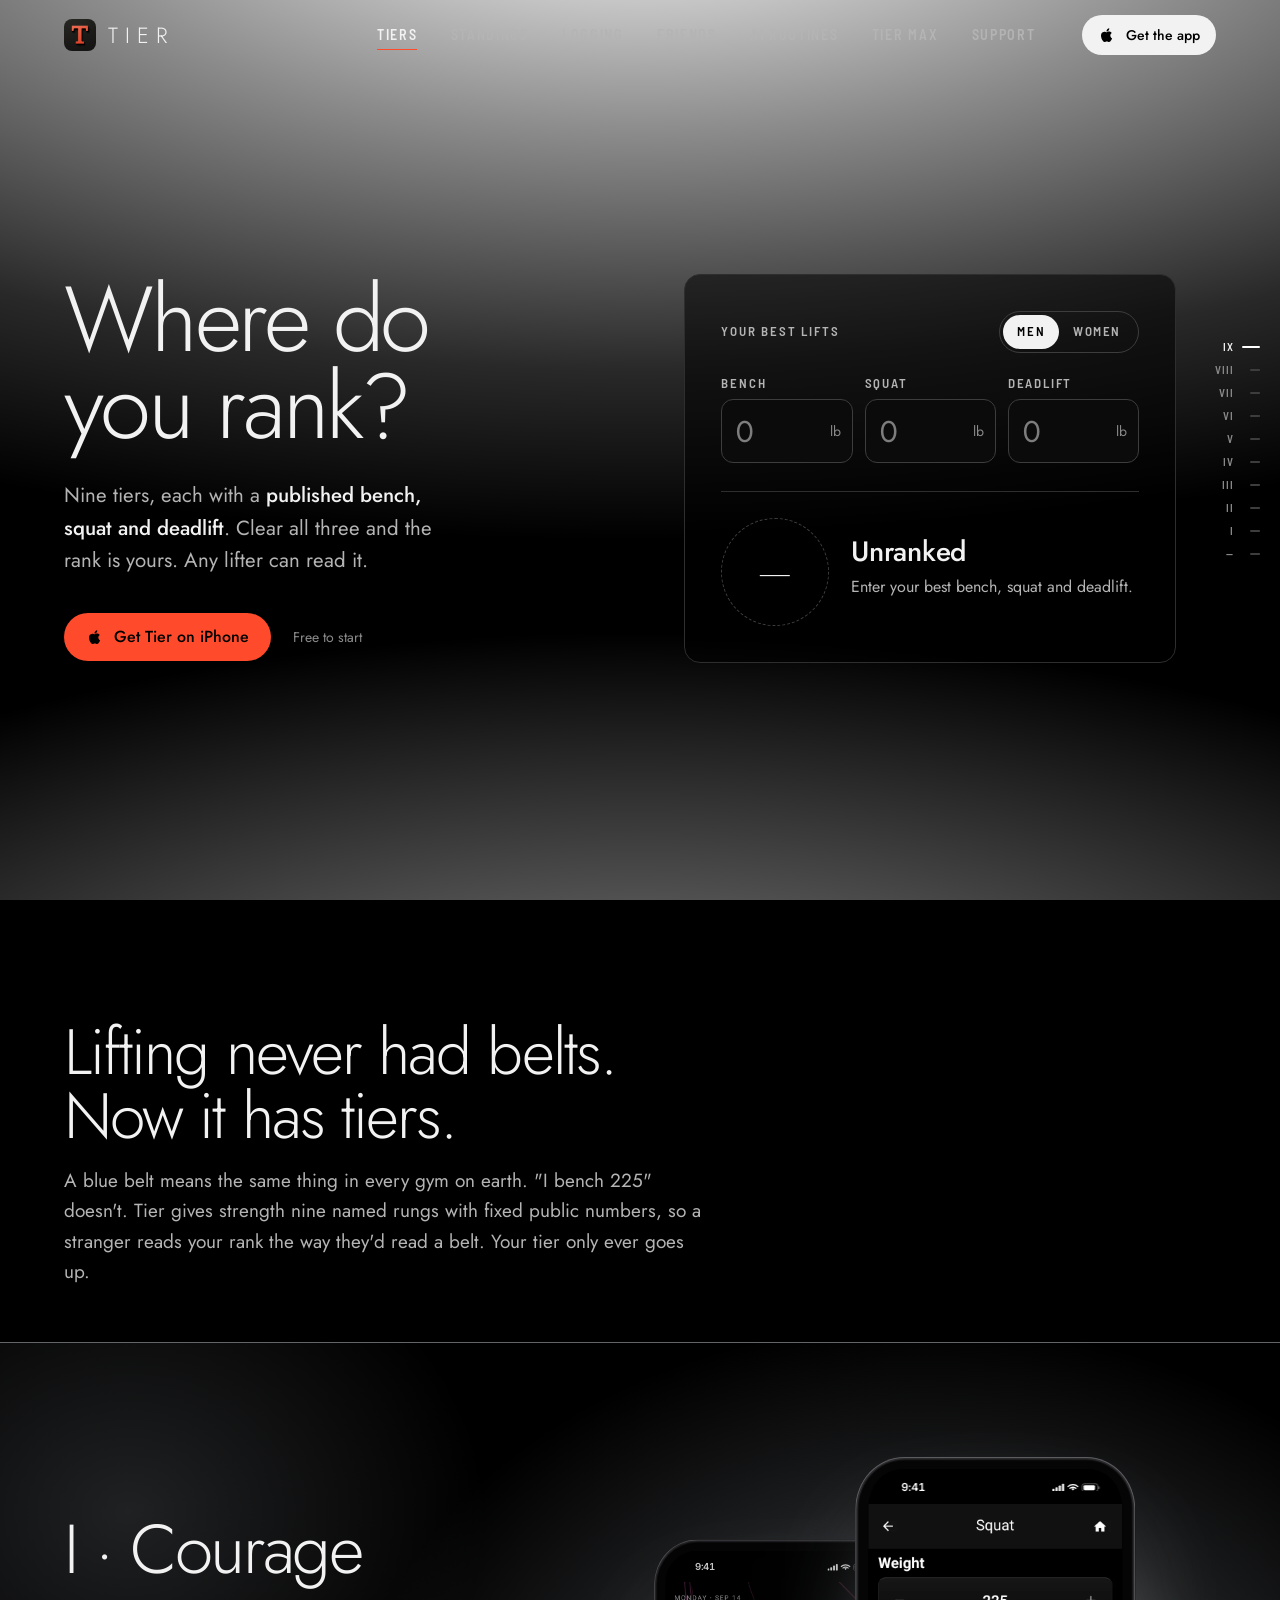
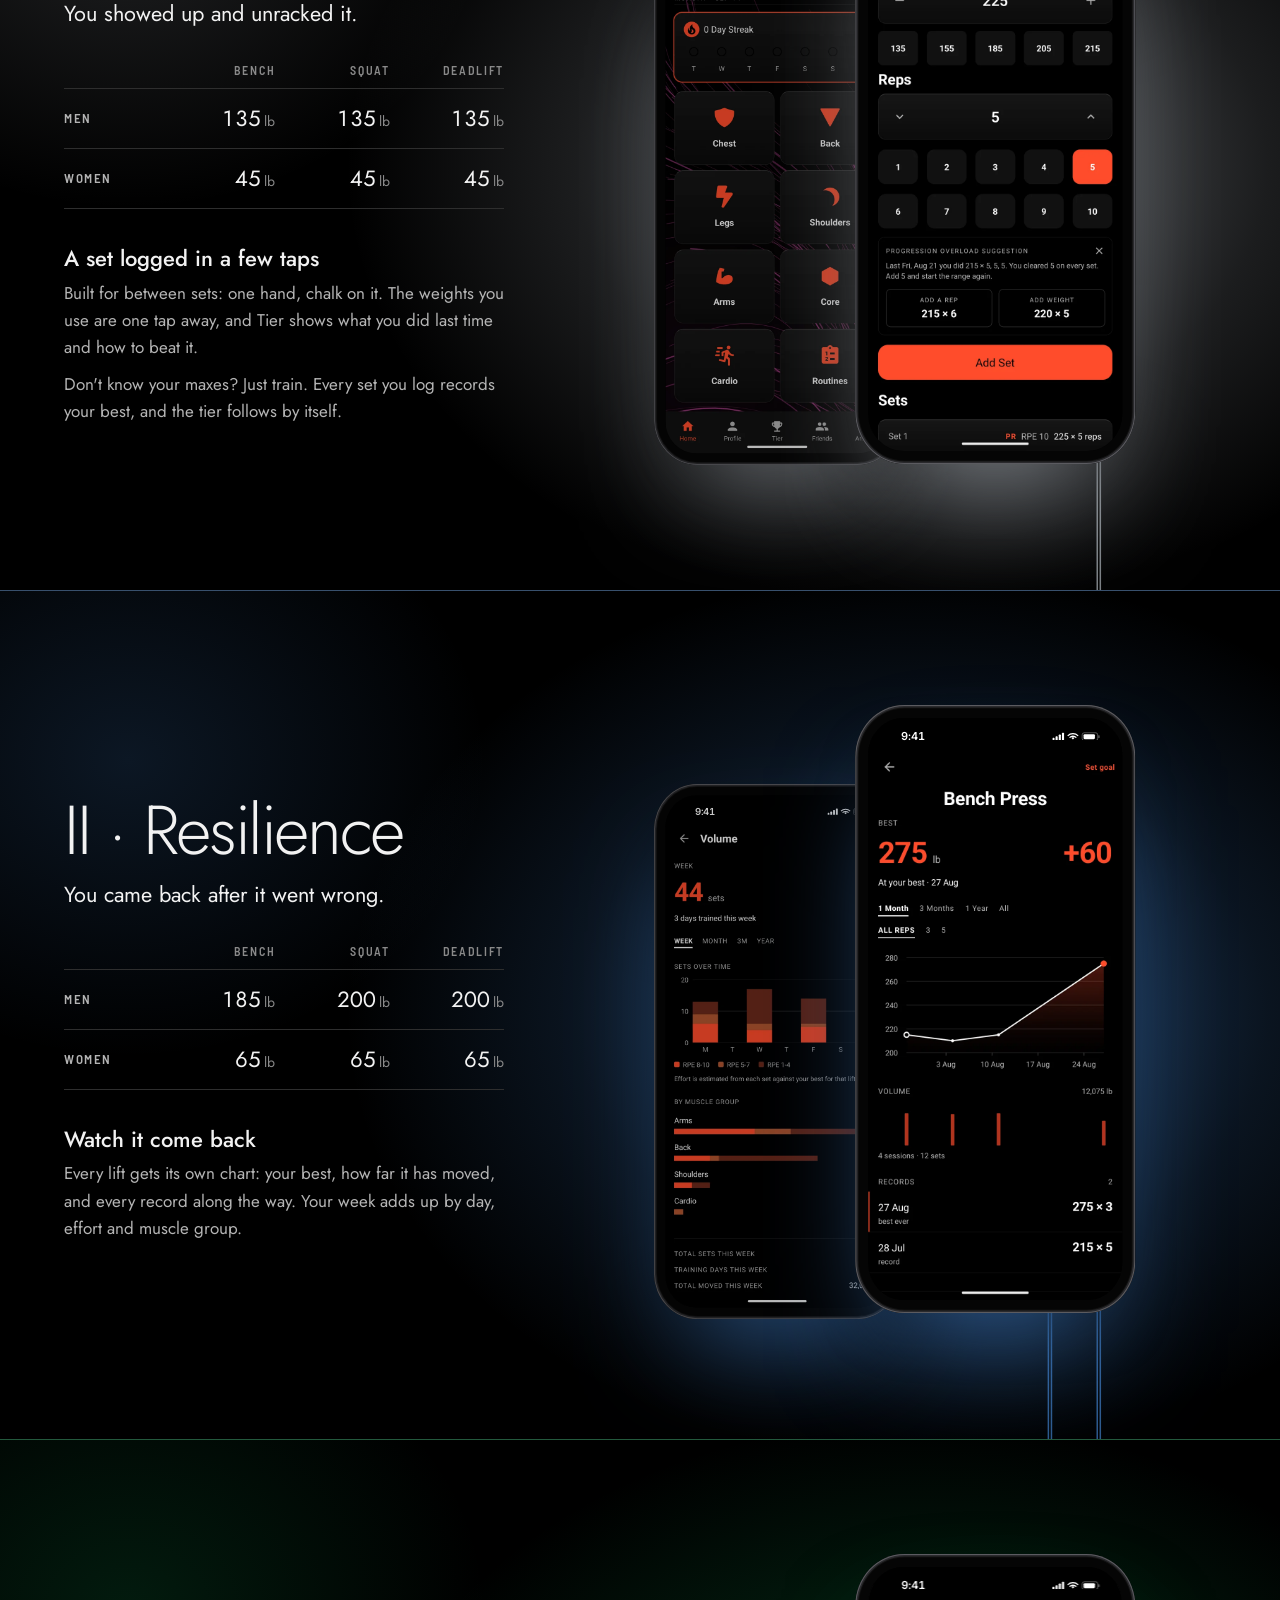
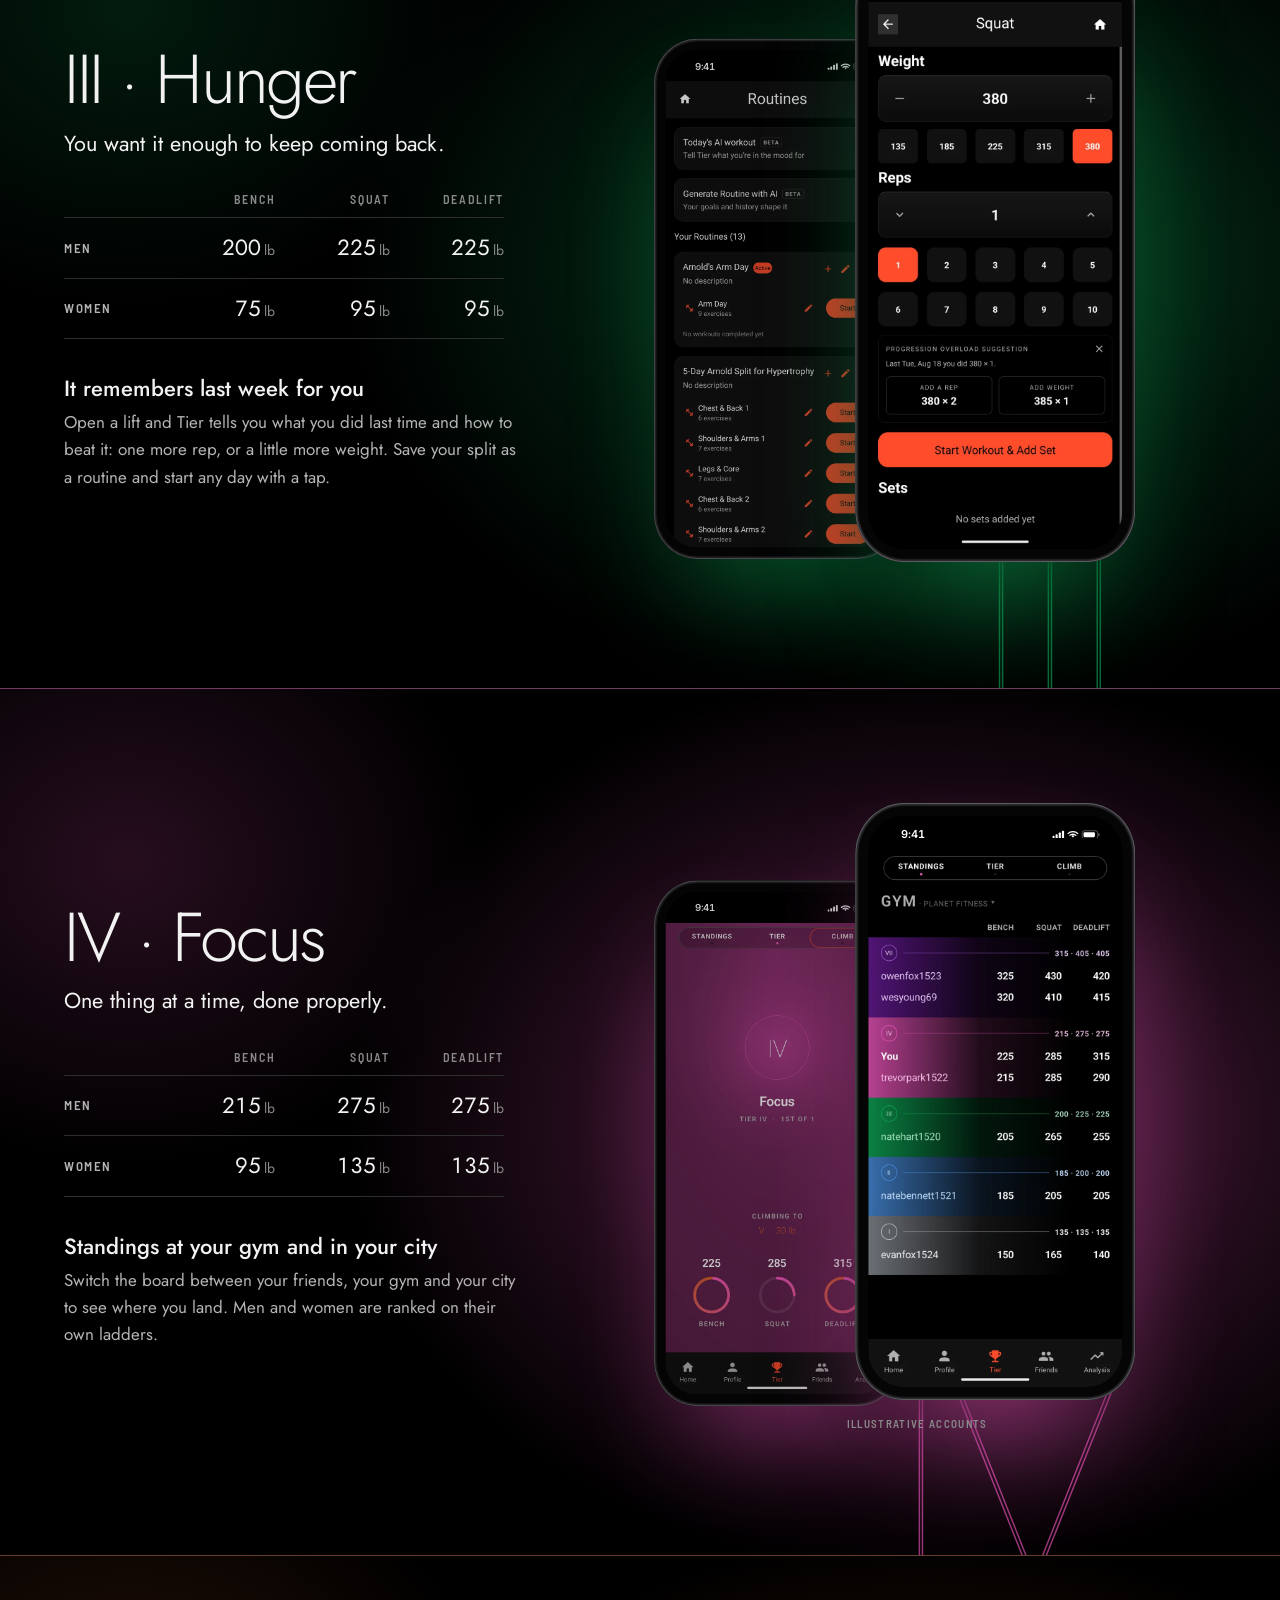
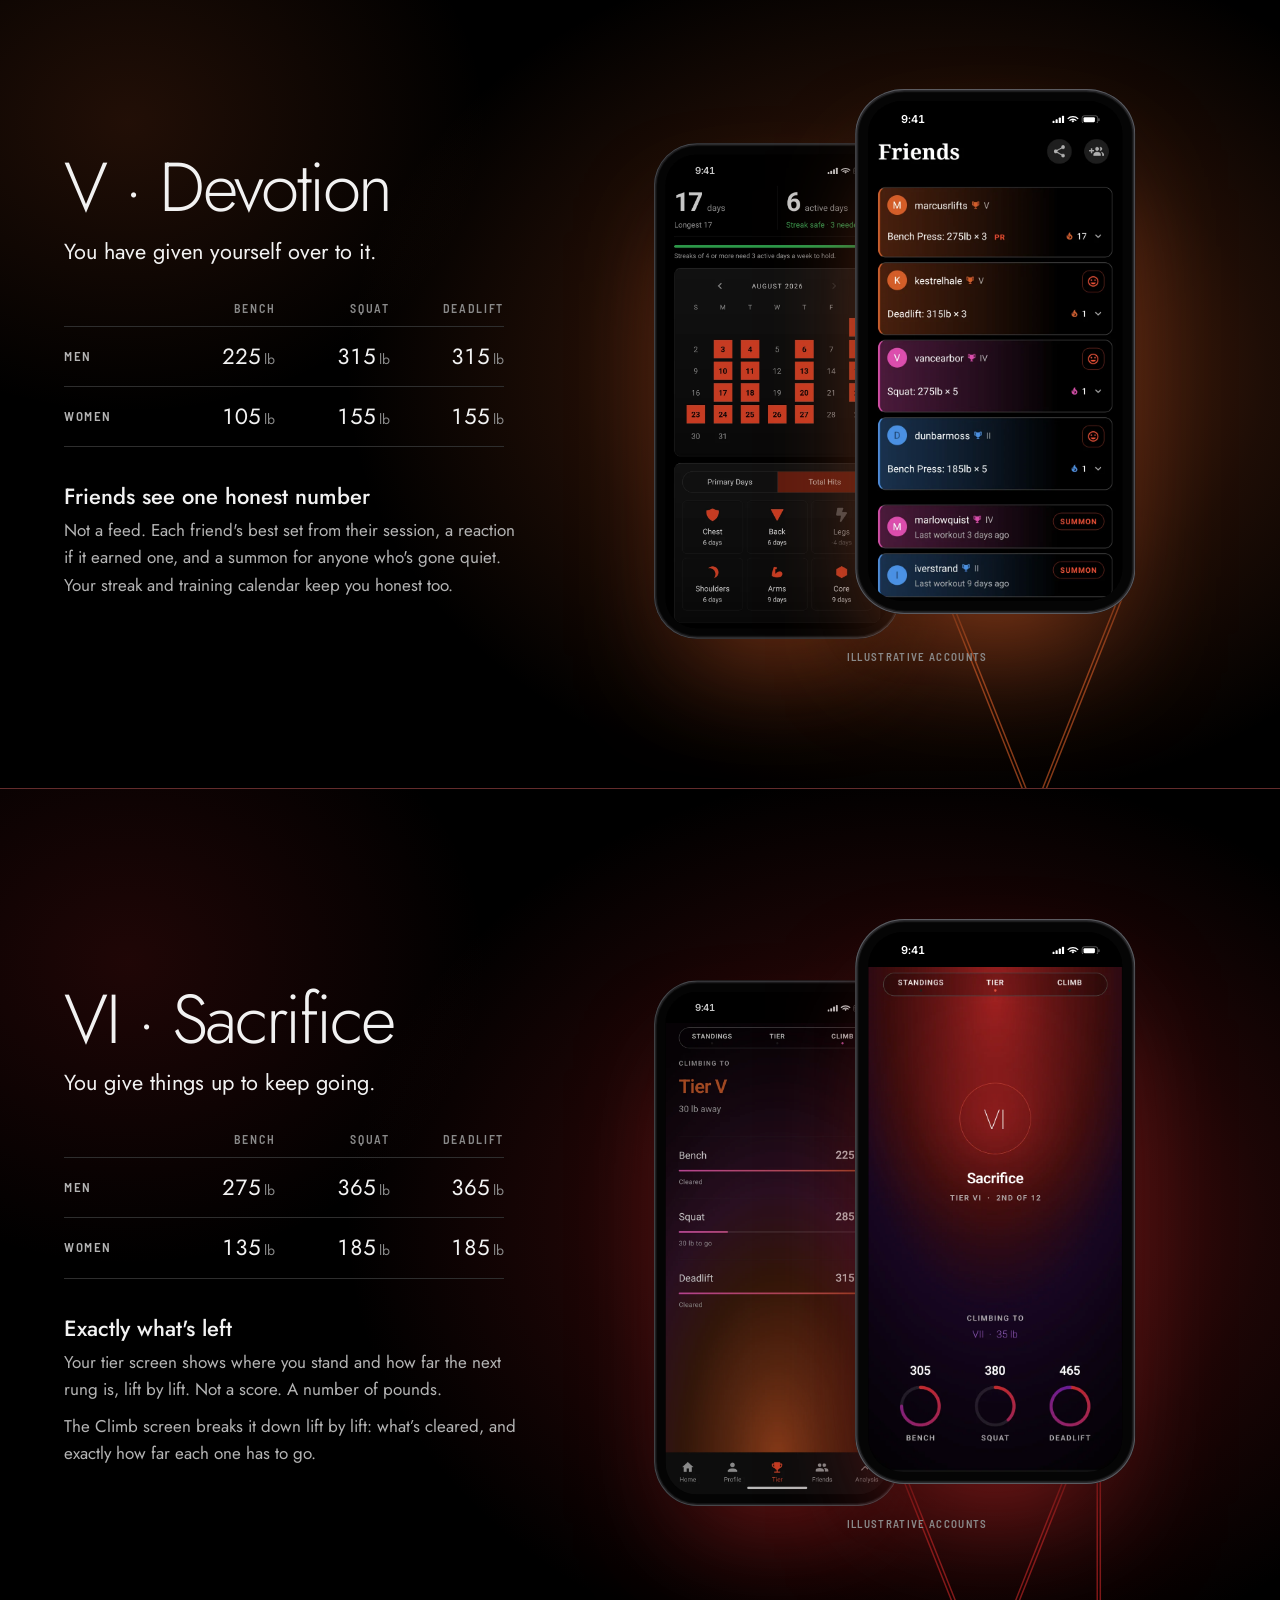
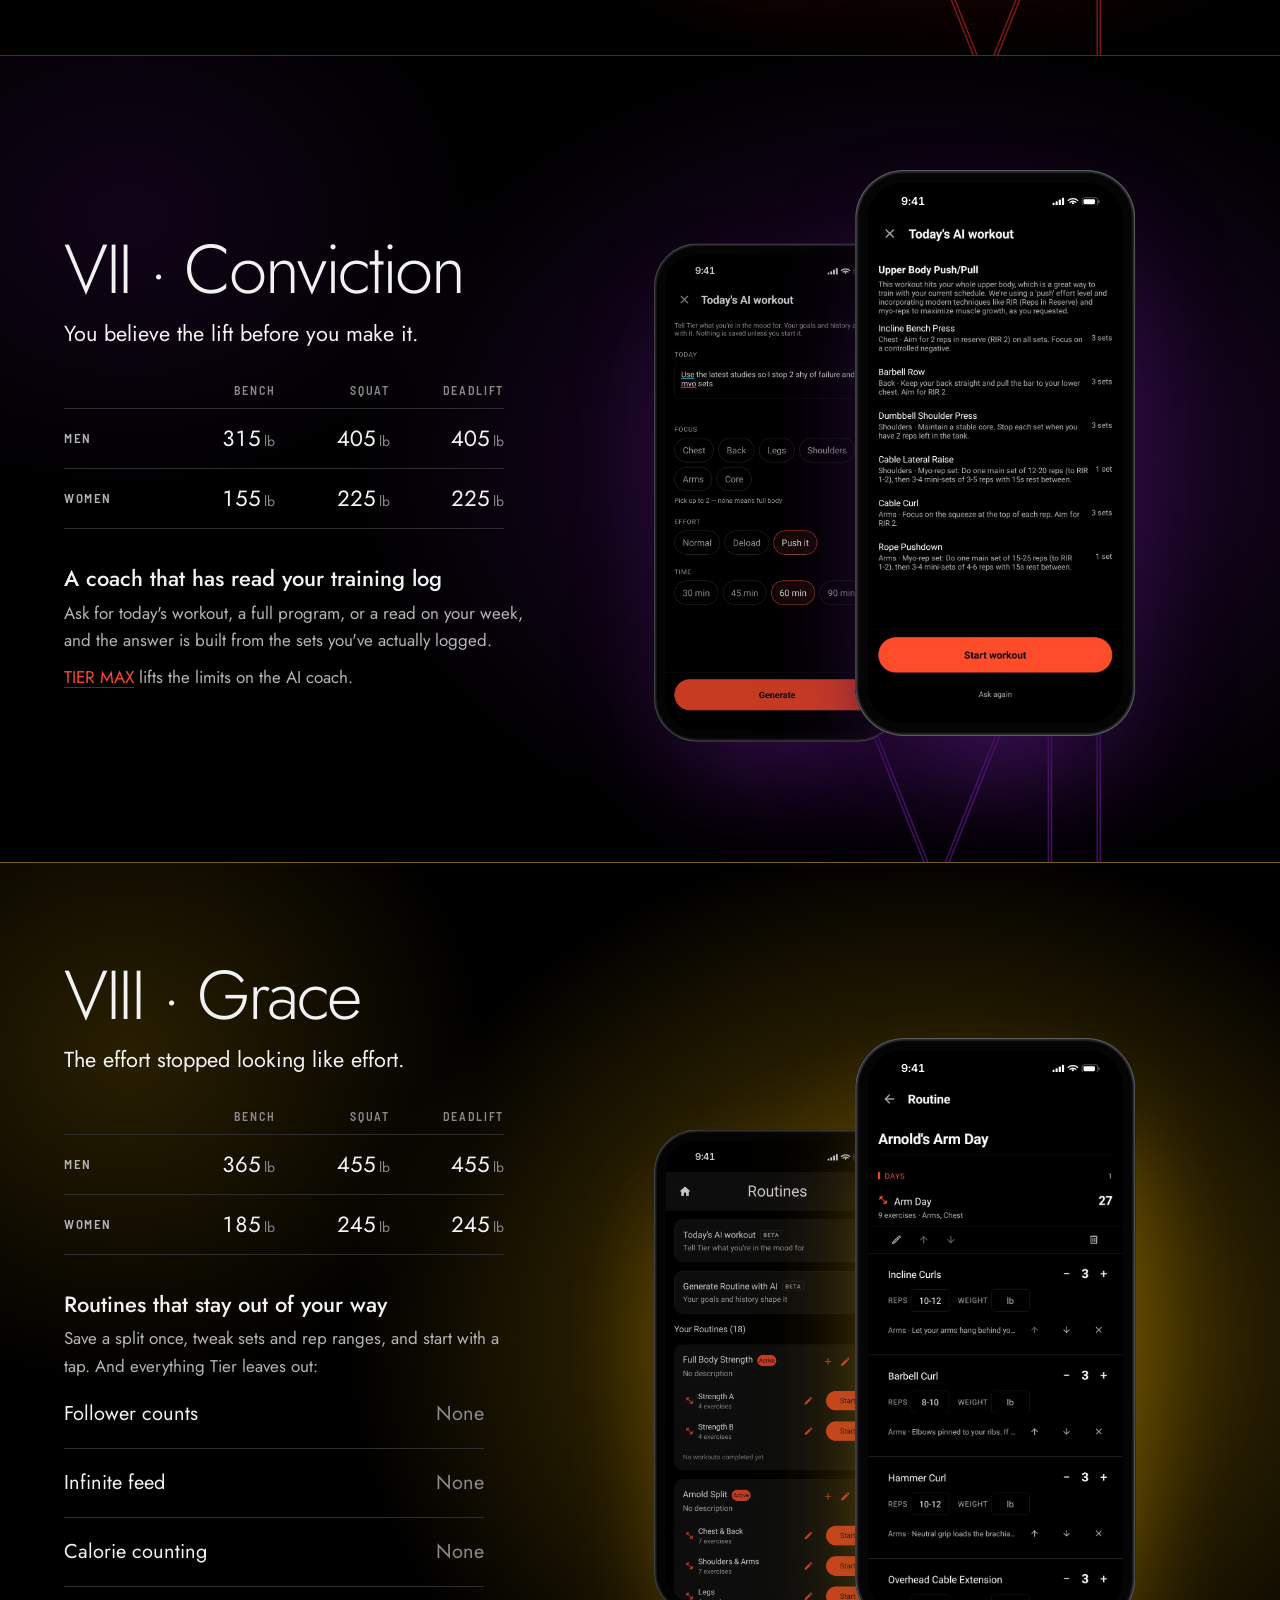
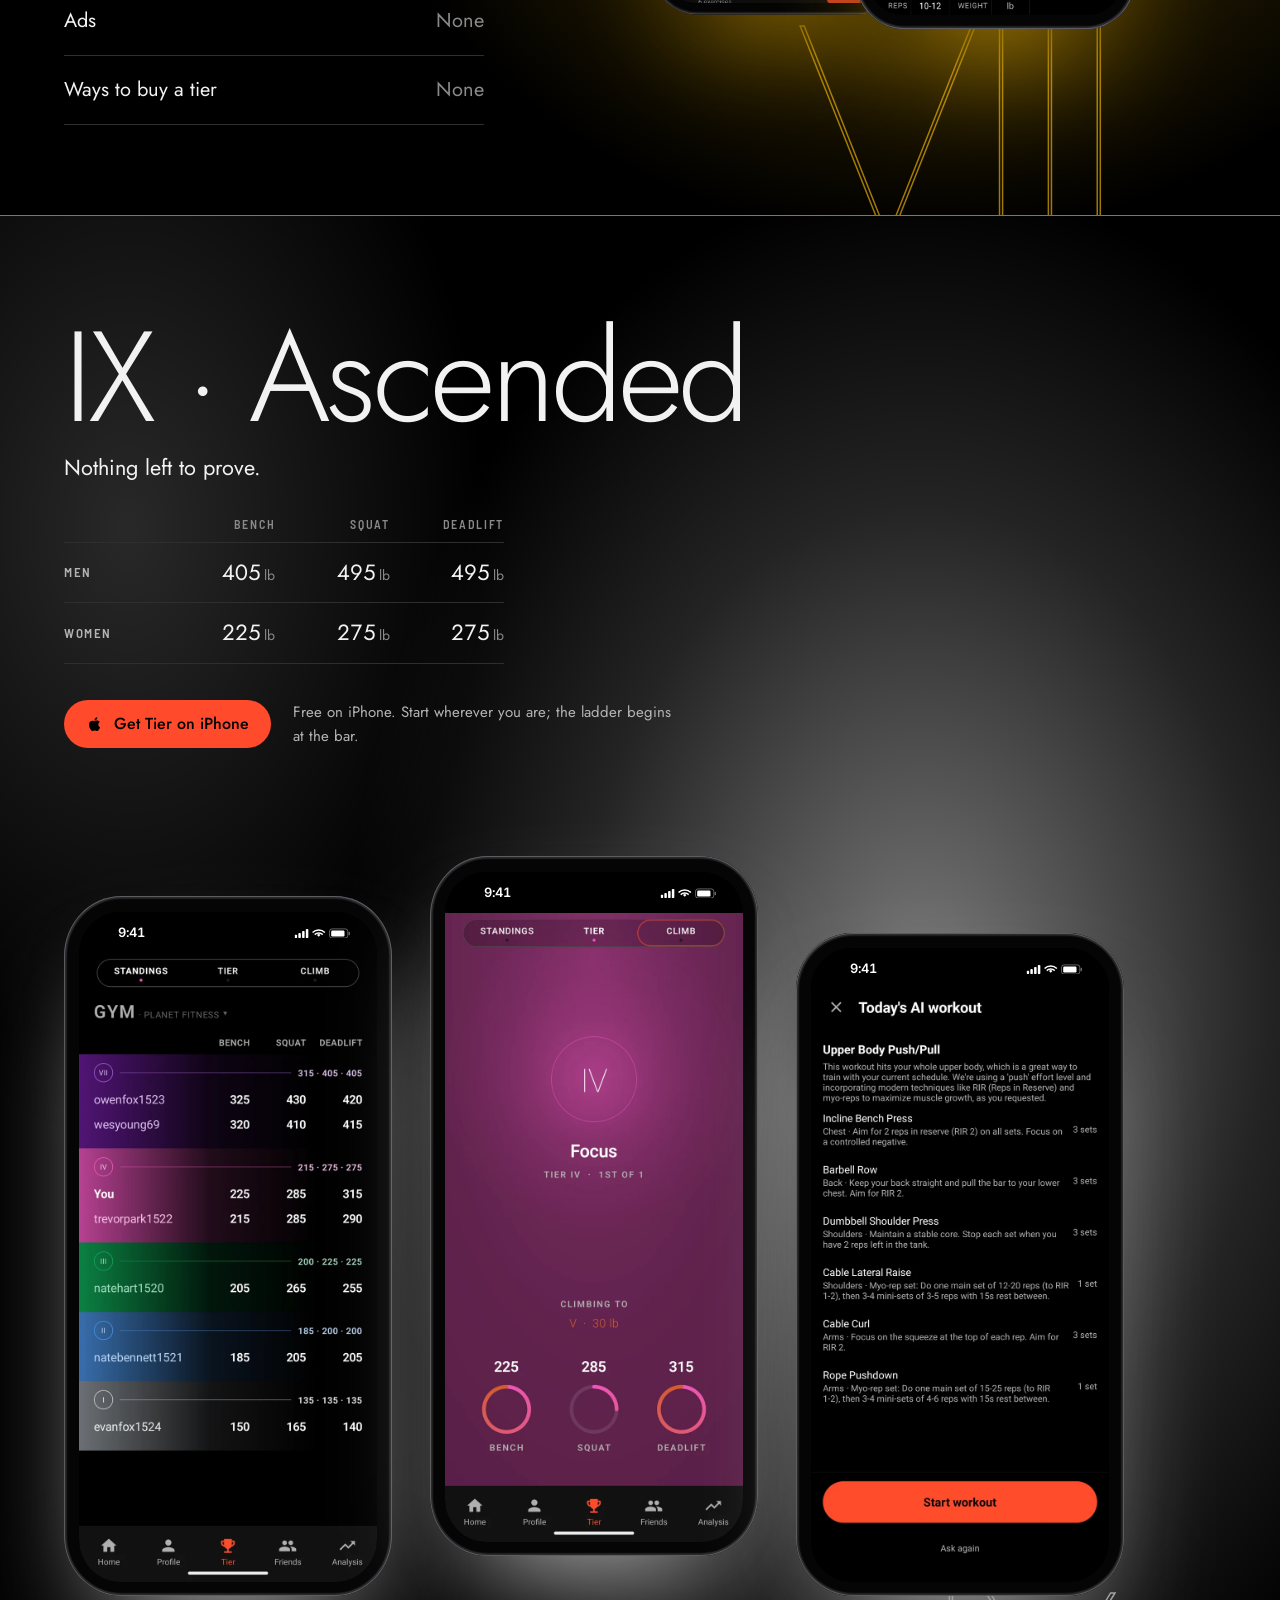
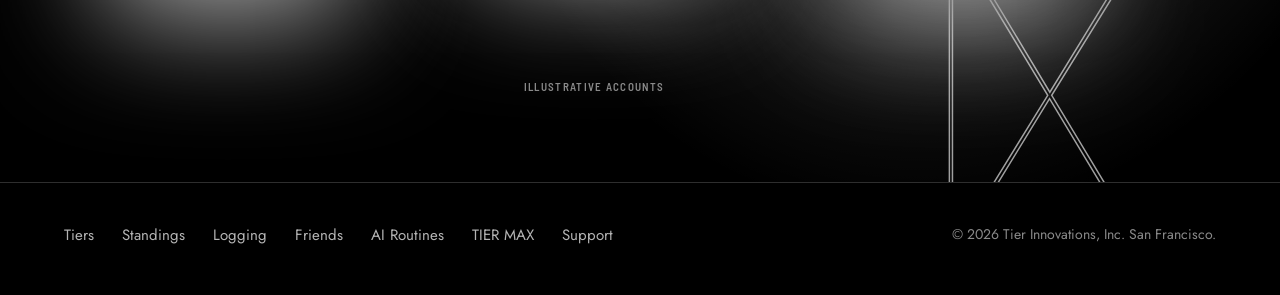
==== commit aa6f2489: "Fresh captures from a demo lifter, phone frames fit their screens, stronger glow, iOS status bar reb" ====
--- a/index.html
+++ b/index.html
@@ -17,8 +17,8 @@
 <link rel="apple-touch-icon" href="assets/apple-touch-icon.png">
 <link rel="preconnect" href="https://fonts.googleapis.com">
 <link rel="preconnect" href="https://fonts.gstatic.com" crossorigin>
-<link href="https://fonts.googleapis.com/css2?family=Barlow+Semi+Condensed:wght@500;600&family=Jost:wght@100;200;300;400;500&display=swap" rel="stylesheet">
-<link rel="stylesheet" href="styles.css?v=20260914h">
+<link href="https://fonts.googleapis.com/css2?family=Barlow+Semi+Condensed:wght@500;600&family=Inter:wght@600&family=Jost:wght@100;200;300;400;500&display=swap" rel="stylesheet">
+<link rel="stylesheet" href="styles.css?v=20260914j">
 <script type="application/ld+json">
 {"@context":"https://schema.org","@type":"MobileApplication","name":"Tier Athletics","operatingSystem":"iOS","applicationCategory":"HealthApplication","offers":{"@type":"Offer","price":"0","priceCurrency":"USD"},"url":"https://tierathletics.app/","downloadUrl":"https://apps.apple.com/app/apple-store/id6743146228?pt=127595726&ct=website&mt=8","publisher":{"@type":"Organization","name":"Tier Innovations, Inc."}}
 </script>
@@ -137,7 +137,7 @@
         <p>Don't know your maxes? Just train. Every set you log records your best, and the tier follows by itself.</p>
       </div>
     </div>
-    <div class="phones"><figure class="iphone back"><div class="iphone-frame"><div class="iphone-screen"><div class="ios-bar" aria-hidden="true"><span class="ios-time">9:41</span><i class="island"></i><svg class="ios-icons" viewBox="0 0 68 12" aria-hidden="true"><g fill="#fff"><rect x="0" y="8" width="3" height="4" rx="1"/><rect x="4.5" y="6" width="3" height="6" rx="1"/><rect x="9" y="3.5" width="3" height="8.5" rx="1"/><rect x="13.5" y="1" width="3" height="11" rx="1"/><path d="M29 3.2a9.6 9.6 0 0 1 6.8 2.8l1.2-1.3A11.4 11.4 0 0 0 29 1.4a11.4 11.4 0 0 0-8 3.3L22.2 6A9.6 9.6 0 0 1 29 3.2Zm0 3.6a5.9 5.9 0 0 1 4.2 1.7l1.2-1.3A7.7 7.7 0 0 0 29 5a7.7 7.7 0 0 0-5.4 2.2l1.2 1.3A5.9 5.9 0 0 1 29 6.8Zm0 3.6-2.1-2.1a3 3 0 0 1 4.2 0Z"/><rect x="42" y="1" width="22" height="11" rx="3" fill="none" stroke="#fff" stroke-opacity=".45"/><rect x="44" y="3" width="16" height="7" rx="1.5"/><rect x="65" y="4.5" width="1.5" height="4" rx=".75" fill-opacity=".45"/></g></svg></div><div class="iphone-scroll" tabindex="0" aria-label="Scrollable app screen"><img src="assets/scr-progress.webp" width="720" height="1600" loading="lazy" style="--android:0.066" alt="Tier's bench press screen with a progression suggestion."></div></div></div></figure><figure class="iphone front"><div class="iphone-frame"><div class="iphone-screen"><div class="ios-bar" aria-hidden="true"><span class="ios-time">9:41</span><i class="island"></i><svg class="ios-icons" viewBox="0 0 68 12" aria-hidden="true"><g fill="#fff"><rect x="0" y="8" width="3" height="4" rx="1"/><rect x="4.5" y="6" width="3" height="6" rx="1"/><rect x="9" y="3.5" width="3" height="8.5" rx="1"/><rect x="13.5" y="1" width="3" height="11" rx="1"/><path d="M29 3.2a9.6 9.6 0 0 1 6.8 2.8l1.2-1.3A11.4 11.4 0 0 0 29 1.4a11.4 11.4 0 0 0-8 3.3L22.2 6A9.6 9.6 0 0 1 29 3.2Zm0 3.6a5.9 5.9 0 0 1 4.2 1.7l1.2-1.3A7.7 7.7 0 0 0 29 5a7.7 7.7 0 0 0-5.4 2.2l1.2 1.3A5.9 5.9 0 0 1 29 6.8Zm0 3.6-2.1-2.1a3 3 0 0 1 4.2 0Z"/><rect x="42" y="1" width="22" height="11" rx="3" fill="none" stroke="#fff" stroke-opacity=".45"/><rect x="44" y="3" width="16" height="7" rx="1.5"/><rect x="65" y="4.5" width="1.5" height="4" rx=".75" fill-opacity=".45"/></g></svg></div><div class="iphone-scroll" tabindex="0" aria-label="Scrollable app screen"><img src="assets/scr-log.webp" width="720" height="1600" loading="lazy" style="--android:0.066" alt="Tier's logging screen for squat at 225 pounds for 5 reps."></div></div></div></figure></div>
+    <div class="phones"><figure class="iphone fit back"><div class="iphone-frame"><div class="iphone-screen"><div class="ios-bar" aria-hidden="true"><span class="ios-time">9:41</span><i class="island"></i><svg class="ios-icons" viewBox="0 0 68 12" aria-hidden="true"><g fill="#fff"><rect x="0" y="8" width="3" height="4" rx="1"/><rect x="4.5" y="6" width="3" height="6" rx="1"/><rect x="9" y="3.5" width="3" height="8.5" rx="1"/><rect x="13.5" y="1" width="3" height="11" rx="1"/><path d="M29 3.2a9.6 9.6 0 0 1 6.8 2.8l1.2-1.3A11.4 11.4 0 0 0 29 1.4a11.4 11.4 0 0 0-8 3.3L22.2 6A9.6 9.6 0 0 1 29 3.2Zm0 3.6a5.9 5.9 0 0 1 4.2 1.7l1.2-1.3A7.7 7.7 0 0 0 29 5a7.7 7.7 0 0 0-5.4 2.2l1.2 1.3A5.9 5.9 0 0 1 29 6.8Zm0 3.6-2.1-2.1a3 3 0 0 1 4.2 0Z"/><rect x="42" y="1" width="22" height="11" rx="3" fill="none" stroke="#fff" stroke-opacity=".45"/><rect x="44" y="3" width="16" height="7" rx="1.5"/><rect x="65" y="4.5" width="1.5" height="4" rx=".75" fill-opacity=".45"/></g></svg></div><div class="iphone-scroll" tabindex="0" aria-label="Scrollable app screen"><img src="assets/scr-home.webp" width="720" height="1522" loading="lazy" style="--android:0.000" alt="Tier&#39;s Home screen: a streak tracker and muscle group tiles for starting a workout."></div></div></div></figure><figure class="iphone fit front"><div class="iphone-frame"><div class="iphone-screen"><div class="ios-bar" aria-hidden="true"><span class="ios-time">9:41</span><i class="island"></i><svg class="ios-icons" viewBox="0 0 68 12" aria-hidden="true"><g fill="#fff"><rect x="0" y="8" width="3" height="4" rx="1"/><rect x="4.5" y="6" width="3" height="6" rx="1"/><rect x="9" y="3.5" width="3" height="8.5" rx="1"/><rect x="13.5" y="1" width="3" height="11" rx="1"/><path d="M29 3.2a9.6 9.6 0 0 1 6.8 2.8l1.2-1.3A11.4 11.4 0 0 0 29 1.4a11.4 11.4 0 0 0-8 3.3L22.2 6A9.6 9.6 0 0 1 29 3.2Zm0 3.6a5.9 5.9 0 0 1 4.2 1.7l1.2-1.3A7.7 7.7 0 0 0 29 5a7.7 7.7 0 0 0-5.4 2.2l1.2 1.3A5.9 5.9 0 0 1 29 6.8Zm0 3.6-2.1-2.1a3 3 0 0 1 4.2 0Z"/><rect x="42" y="1" width="22" height="11" rx="3" fill="none" stroke="#fff" stroke-opacity=".45"/><rect x="44" y="3" width="16" height="7" rx="1.5"/><rect x="65" y="4.5" width="1.5" height="4" rx=".75" fill-opacity=".45"/></g></svg></div><div class="iphone-scroll" tabindex="0" aria-label="Scrollable app screen"><img src="assets/scr-log.webp" width="720" height="1600" loading="lazy" style="--android:0.066" alt="Tier's logging screen for squat at 225 pounds for 5 reps."></div></div></div></figure></div>
   </section>
 
   <section class="rung" id="rung-2" data-rung-section="2" style="--c:#4A90E2;--ct:#4A90E2" aria-labelledby="t2">
@@ -157,7 +157,7 @@
         <p>Every lift gets its own chart: your best, how far it has moved, and every record along the way. Your week adds up by day, effort and muscle group.</p>
       </div>
     </div>
-    <div class="phones"><figure class="iphone back"><div class="iphone-frame"><div class="iphone-screen"><div class="ios-bar" aria-hidden="true"><span class="ios-time">9:41</span><i class="island"></i><svg class="ios-icons" viewBox="0 0 68 12" aria-hidden="true"><g fill="#fff"><rect x="0" y="8" width="3" height="4" rx="1"/><rect x="4.5" y="6" width="3" height="6" rx="1"/><rect x="9" y="3.5" width="3" height="8.5" rx="1"/><rect x="13.5" y="1" width="3" height="11" rx="1"/><path d="M29 3.2a9.6 9.6 0 0 1 6.8 2.8l1.2-1.3A11.4 11.4 0 0 0 29 1.4a11.4 11.4 0 0 0-8 3.3L22.2 6A9.6 9.6 0 0 1 29 3.2Zm0 3.6a5.9 5.9 0 0 1 4.2 1.7l1.2-1.3A7.7 7.7 0 0 0 29 5a7.7 7.7 0 0 0-5.4 2.2l1.2 1.3A5.9 5.9 0 0 1 29 6.8Zm0 3.6-2.1-2.1a3 3 0 0 1 4.2 0Z"/><rect x="42" y="1" width="22" height="11" rx="3" fill="none" stroke="#fff" stroke-opacity=".45"/><rect x="44" y="3" width="16" height="7" rx="1.5"/><rect x="65" y="4.5" width="1.5" height="4" rx=".75" fill-opacity=".45"/></g></svg></div><div class="iphone-scroll" tabindex="0" aria-label="Scrollable app screen"><img src="assets/scr-volume.webp" width="720" height="1600" loading="lazy" style="--android:0.066" alt="Tier's weekly volume: 44 sets across 3 days, split by effort and muscle group."></div></div></div></figure><figure class="iphone front"><div class="iphone-frame"><div class="iphone-screen"><div class="ios-bar" aria-hidden="true"><span class="ios-time">9:41</span><i class="island"></i><svg class="ios-icons" viewBox="0 0 68 12" aria-hidden="true"><g fill="#fff"><rect x="0" y="8" width="3" height="4" rx="1"/><rect x="4.5" y="6" width="3" height="6" rx="1"/><rect x="9" y="3.5" width="3" height="8.5" rx="1"/><rect x="13.5" y="1" width="3" height="11" rx="1"/><path d="M29 3.2a9.6 9.6 0 0 1 6.8 2.8l1.2-1.3A11.4 11.4 0 0 0 29 1.4a11.4 11.4 0 0 0-8 3.3L22.2 6A9.6 9.6 0 0 1 29 3.2Zm0 3.6a5.9 5.9 0 0 1 4.2 1.7l1.2-1.3A7.7 7.7 0 0 0 29 5a7.7 7.7 0 0 0-5.4 2.2l1.2 1.3A5.9 5.9 0 0 1 29 6.8Zm0 3.6-2.1-2.1a3 3 0 0 1 4.2 0Z"/><rect x="42" y="1" width="22" height="11" rx="3" fill="none" stroke="#fff" stroke-opacity=".45"/><rect x="44" y="3" width="16" height="7" rx="1.5"/><rect x="65" y="4.5" width="1.5" height="4" rx=".75" fill-opacity=".45"/></g></svg></div><div class="iphone-scroll" tabindex="0" aria-label="Scrollable app screen"><img src="assets/scr-bench-progress.webp" width="720" height="1600" loading="lazy" style="--android:0.066" alt="Tier's bench press chart: best 275 pounds, up 60, with records."></div></div></div></figure></div>
+    <div class="phones"><figure class="iphone fit back"><div class="iphone-frame"><div class="iphone-screen"><div class="ios-bar" aria-hidden="true"><span class="ios-time">9:41</span><i class="island"></i><svg class="ios-icons" viewBox="0 0 68 12" aria-hidden="true"><g fill="#fff"><rect x="0" y="8" width="3" height="4" rx="1"/><rect x="4.5" y="6" width="3" height="6" rx="1"/><rect x="9" y="3.5" width="3" height="8.5" rx="1"/><rect x="13.5" y="1" width="3" height="11" rx="1"/><path d="M29 3.2a9.6 9.6 0 0 1 6.8 2.8l1.2-1.3A11.4 11.4 0 0 0 29 1.4a11.4 11.4 0 0 0-8 3.3L22.2 6A9.6 9.6 0 0 1 29 3.2Zm0 3.6a5.9 5.9 0 0 1 4.2 1.7l1.2-1.3A7.7 7.7 0 0 0 29 5a7.7 7.7 0 0 0-5.4 2.2l1.2 1.3A5.9 5.9 0 0 1 29 6.8Zm0 3.6-2.1-2.1a3 3 0 0 1 4.2 0Z"/><rect x="42" y="1" width="22" height="11" rx="3" fill="none" stroke="#fff" stroke-opacity=".45"/><rect x="44" y="3" width="16" height="7" rx="1.5"/><rect x="65" y="4.5" width="1.5" height="4" rx=".75" fill-opacity=".45"/></g></svg></div><div class="iphone-scroll" tabindex="0" aria-label="Scrollable app screen"><img src="assets/scr-volume.webp" width="720" height="1600" loading="lazy" style="--android:0.066" alt="Tier's weekly volume: 44 sets across 3 days, split by effort and muscle group."></div></div></div></figure><figure class="iphone fit front"><div class="iphone-frame"><div class="iphone-screen"><div class="ios-bar" aria-hidden="true"><span class="ios-time">9:41</span><i class="island"></i><svg class="ios-icons" viewBox="0 0 68 12" aria-hidden="true"><g fill="#fff"><rect x="0" y="8" width="3" height="4" rx="1"/><rect x="4.5" y="6" width="3" height="6" rx="1"/><rect x="9" y="3.5" width="3" height="8.5" rx="1"/><rect x="13.5" y="1" width="3" height="11" rx="1"/><path d="M29 3.2a9.6 9.6 0 0 1 6.8 2.8l1.2-1.3A11.4 11.4 0 0 0 29 1.4a11.4 11.4 0 0 0-8 3.3L22.2 6A9.6 9.6 0 0 1 29 3.2Zm0 3.6a5.9 5.9 0 0 1 4.2 1.7l1.2-1.3A7.7 7.7 0 0 0 29 5a7.7 7.7 0 0 0-5.4 2.2l1.2 1.3A5.9 5.9 0 0 1 29 6.8Zm0 3.6-2.1-2.1a3 3 0 0 1 4.2 0Z"/><rect x="42" y="1" width="22" height="11" rx="3" fill="none" stroke="#fff" stroke-opacity=".45"/><rect x="44" y="3" width="16" height="7" rx="1.5"/><rect x="65" y="4.5" width="1.5" height="4" rx=".75" fill-opacity=".45"/></g></svg></div><div class="iphone-scroll" tabindex="0" aria-label="Scrollable app screen"><img src="assets/scr-bench-progress.webp" width="720" height="1600" loading="lazy" style="--android:0.066" alt="Tier's bench press chart: best 275 pounds, up 60, with records."></div></div></div></figure></div>
   </section>
 
   <section class="rung" id="rung-3" data-rung-section="3" style="--c:#0FA958;--ct:#0FA958" aria-labelledby="t3">
@@ -177,7 +177,7 @@
         <p>Open a lift and Tier tells you what you did last time and how to beat it: one more rep, or a little more weight. Save your split as a routine and start any day with a tap.</p>
       </div>
     </div>
-    <div class="phones"><figure class="iphone back"><div class="iphone-frame"><div class="iphone-screen"><div class="ios-bar" aria-hidden="true"><span class="ios-time">9:41</span><i class="island"></i><svg class="ios-icons" viewBox="0 0 68 12" aria-hidden="true"><g fill="#fff"><rect x="0" y="8" width="3" height="4" rx="1"/><rect x="4.5" y="6" width="3" height="6" rx="1"/><rect x="9" y="3.5" width="3" height="8.5" rx="1"/><rect x="13.5" y="1" width="3" height="11" rx="1"/><path d="M29 3.2a9.6 9.6 0 0 1 6.8 2.8l1.2-1.3A11.4 11.4 0 0 0 29 1.4a11.4 11.4 0 0 0-8 3.3L22.2 6A9.6 9.6 0 0 1 29 3.2Zm0 3.6a5.9 5.9 0 0 1 4.2 1.7l1.2-1.3A7.7 7.7 0 0 0 29 5a7.7 7.7 0 0 0-5.4 2.2l1.2 1.3A5.9 5.9 0 0 1 29 6.8Zm0 3.6-2.1-2.1a3 3 0 0 1 4.2 0Z"/><rect x="42" y="1" width="22" height="11" rx="3" fill="none" stroke="#fff" stroke-opacity=".45"/><rect x="44" y="3" width="16" height="7" rx="1.5"/><rect x="65" y="4.5" width="1.5" height="4" rx=".75" fill-opacity=".45"/></g></svg></div><div class="iphone-scroll" tabindex="0" aria-label="Scrollable app screen"><img src="assets/scr-routines-list.webp" width="720" height="1505" loading="lazy" style="--android:0.000" alt="Tier's Routines screen with AI workout and AI routine options above saved routines."></div></div></div></figure><figure class="iphone front"><div class="iphone-frame"><div class="iphone-screen"><div class="ios-bar" aria-hidden="true"><span class="ios-time">9:41</span><i class="island"></i><svg class="ios-icons" viewBox="0 0 68 12" aria-hidden="true"><g fill="#fff"><rect x="0" y="8" width="3" height="4" rx="1"/><rect x="4.5" y="6" width="3" height="6" rx="1"/><rect x="9" y="3.5" width="3" height="8.5" rx="1"/><rect x="13.5" y="1" width="3" height="11" rx="1"/><path d="M29 3.2a9.6 9.6 0 0 1 6.8 2.8l1.2-1.3A11.4 11.4 0 0 0 29 1.4a11.4 11.4 0 0 0-8 3.3L22.2 6A9.6 9.6 0 0 1 29 3.2Zm0 3.6a5.9 5.9 0 0 1 4.2 1.7l1.2-1.3A7.7 7.7 0 0 0 29 5a7.7 7.7 0 0 0-5.4 2.2l1.2 1.3A5.9 5.9 0 0 1 29 6.8Zm0 3.6-2.1-2.1a3 3 0 0 1 4.2 0Z"/><rect x="42" y="1" width="22" height="11" rx="3" fill="none" stroke="#fff" stroke-opacity=".45"/><rect x="44" y="3" width="16" height="7" rx="1.5"/><rect x="65" y="4.5" width="1.5" height="4" rx=".75" fill-opacity=".45"/></g></svg></div><div class="iphone-scroll" tabindex="0" aria-label="Scrollable app screen"><img src="assets/scr-legs-overload.webp" width="720" height="1600" loading="lazy" style="--android:0.066" alt="Tier's logging screen with a progression suggestion for a leg exercise."></div></div></div></figure></div>
+    <div class="phones"><figure class="iphone fit back"><div class="iphone-frame"><div class="iphone-screen"><div class="ios-bar" aria-hidden="true"><span class="ios-time">9:41</span><i class="island"></i><svg class="ios-icons" viewBox="0 0 68 12" aria-hidden="true"><g fill="#fff"><rect x="0" y="8" width="3" height="4" rx="1"/><rect x="4.5" y="6" width="3" height="6" rx="1"/><rect x="9" y="3.5" width="3" height="8.5" rx="1"/><rect x="13.5" y="1" width="3" height="11" rx="1"/><path d="M29 3.2a9.6 9.6 0 0 1 6.8 2.8l1.2-1.3A11.4 11.4 0 0 0 29 1.4a11.4 11.4 0 0 0-8 3.3L22.2 6A9.6 9.6 0 0 1 29 3.2Zm0 3.6a5.9 5.9 0 0 1 4.2 1.7l1.2-1.3A7.7 7.7 0 0 0 29 5a7.7 7.7 0 0 0-5.4 2.2l1.2 1.3A5.9 5.9 0 0 1 29 6.8Zm0 3.6-2.1-2.1a3 3 0 0 1 4.2 0Z"/><rect x="42" y="1" width="22" height="11" rx="3" fill="none" stroke="#fff" stroke-opacity=".45"/><rect x="44" y="3" width="16" height="7" rx="1.5"/><rect x="65" y="4.5" width="1.5" height="4" rx=".75" fill-opacity=".45"/></g></svg></div><div class="iphone-scroll" tabindex="0" aria-label="Scrollable app screen"><img src="assets/scr-routines-list.webp" width="720" height="1505" loading="lazy" style="--android:0.000" alt="Tier's Routines screen with AI workout and AI routine options above saved routines."></div></div></div></figure><figure class="iphone fit front"><div class="iphone-frame"><div class="iphone-screen"><div class="ios-bar" aria-hidden="true"><span class="ios-time">9:41</span><i class="island"></i><svg class="ios-icons" viewBox="0 0 68 12" aria-hidden="true"><g fill="#fff"><rect x="0" y="8" width="3" height="4" rx="1"/><rect x="4.5" y="6" width="3" height="6" rx="1"/><rect x="9" y="3.5" width="3" height="8.5" rx="1"/><rect x="13.5" y="1" width="3" height="11" rx="1"/><path d="M29 3.2a9.6 9.6 0 0 1 6.8 2.8l1.2-1.3A11.4 11.4 0 0 0 29 1.4a11.4 11.4 0 0 0-8 3.3L22.2 6A9.6 9.6 0 0 1 29 3.2Zm0 3.6a5.9 5.9 0 0 1 4.2 1.7l1.2-1.3A7.7 7.7 0 0 0 29 5a7.7 7.7 0 0 0-5.4 2.2l1.2 1.3A5.9 5.9 0 0 1 29 6.8Zm0 3.6-2.1-2.1a3 3 0 0 1 4.2 0Z"/><rect x="42" y="1" width="22" height="11" rx="3" fill="none" stroke="#fff" stroke-opacity=".45"/><rect x="44" y="3" width="16" height="7" rx="1.5"/><rect x="65" y="4.5" width="1.5" height="4" rx=".75" fill-opacity=".45"/></g></svg></div><div class="iphone-scroll" tabindex="0" aria-label="Scrollable app screen"><img src="assets/scr-legs-overload.webp" width="720" height="1600" loading="lazy" style="--android:0.066" alt="Tier's logging screen with a progression suggestion for a leg exercise."></div></div></div></figure></div>
   </section>
 
   <section class="rung" id="rung-4" data-rung-section="4" style="--c:#F056BF;--ct:#F056BF" aria-labelledby="t4">
@@ -197,7 +197,7 @@
         <p>Switch the board between your friends, your gym and your city to see where you land. Men and women are ranked on their own ladders.</p>
       </div>
     </div>
-    <div class="phones"><figure class="iphone back"><div class="iphone-frame"><div class="iphone-screen"><div class="ios-bar" aria-hidden="true"><span class="ios-time">9:41</span><i class="island"></i><svg class="ios-icons" viewBox="0 0 68 12" aria-hidden="true"><g fill="#fff"><rect x="0" y="8" width="3" height="4" rx="1"/><rect x="4.5" y="6" width="3" height="6" rx="1"/><rect x="9" y="3.5" width="3" height="8.5" rx="1"/><rect x="13.5" y="1" width="3" height="11" rx="1"/><path d="M29 3.2a9.6 9.6 0 0 1 6.8 2.8l1.2-1.3A11.4 11.4 0 0 0 29 1.4a11.4 11.4 0 0 0-8 3.3L22.2 6A9.6 9.6 0 0 1 29 3.2Zm0 3.6a5.9 5.9 0 0 1 4.2 1.7l1.2-1.3A7.7 7.7 0 0 0 29 5a7.7 7.7 0 0 0-5.4 2.2l1.2 1.3A5.9 5.9 0 0 1 29 6.8Zm0 3.6-2.1-2.1a3 3 0 0 1 4.2 0Z"/><rect x="42" y="1" width="22" height="11" rx="3" fill="none" stroke="#fff" stroke-opacity=".45"/><rect x="44" y="3" width="16" height="7" rx="1.5"/><rect x="65" y="4.5" width="1.5" height="4" rx=".75" fill-opacity=".45"/></g></svg></div><div class="iphone-scroll" tabindex="0" aria-label="Scrollable app screen"><img src="assets/scr-standings.webp" width="720" height="2036" loading="lazy" style="--android:0.057" alt="Tier's full Standings board from IX to I."></div></div></div></figure><figure class="iphone front"><div class="iphone-frame"><div class="iphone-screen"><div class="ios-bar" aria-hidden="true"><span class="ios-time">9:41</span><i class="island"></i><svg class="ios-icons" viewBox="0 0 68 12" aria-hidden="true"><g fill="#fff"><rect x="0" y="8" width="3" height="4" rx="1"/><rect x="4.5" y="6" width="3" height="6" rx="1"/><rect x="9" y="3.5" width="3" height="8.5" rx="1"/><rect x="13.5" y="1" width="3" height="11" rx="1"/><path d="M29 3.2a9.6 9.6 0 0 1 6.8 2.8l1.2-1.3A11.4 11.4 0 0 0 29 1.4a11.4 11.4 0 0 0-8 3.3L22.2 6A9.6 9.6 0 0 1 29 3.2Zm0 3.6a5.9 5.9 0 0 1 4.2 1.7l1.2-1.3A7.7 7.7 0 0 0 29 5a7.7 7.7 0 0 0-5.4 2.2l1.2 1.3A5.9 5.9 0 0 1 29 6.8Zm0 3.6-2.1-2.1a3 3 0 0 1 4.2 0Z"/><rect x="42" y="1" width="22" height="11" rx="3" fill="none" stroke="#fff" stroke-opacity=".45"/><rect x="44" y="3" width="16" height="7" rx="1.5"/><rect x="65" y="4.5" width="1.5" height="4" rx=".75" fill-opacity=".45"/></g></svg></div><div class="iphone-scroll" tabindex="0" aria-label="Scrollable app screen"><img src="assets/scr-standings-top.webp" width="720" height="1509" loading="lazy" style="--android:0.000" alt="Tier's Standings board: tier bands with each lifter's bench, squat and deadlift."></div></div></div></figure><p class="phones-note">Illustrative accounts</p></div>
+    <div class="phones"><figure class="iphone fit back"><div class="iphone-frame"><div class="iphone-screen"><div class="ios-bar" aria-hidden="true"><span class="ios-time">9:41</span><i class="island"></i><svg class="ios-icons" viewBox="0 0 68 12" aria-hidden="true"><g fill="#fff"><rect x="0" y="8" width="3" height="4" rx="1"/><rect x="4.5" y="6" width="3" height="6" rx="1"/><rect x="9" y="3.5" width="3" height="8.5" rx="1"/><rect x="13.5" y="1" width="3" height="11" rx="1"/><path d="M29 3.2a9.6 9.6 0 0 1 6.8 2.8l1.2-1.3A11.4 11.4 0 0 0 29 1.4a11.4 11.4 0 0 0-8 3.3L22.2 6A9.6 9.6 0 0 1 29 3.2Zm0 3.6a5.9 5.9 0 0 1 4.2 1.7l1.2-1.3A7.7 7.7 0 0 0 29 5a7.7 7.7 0 0 0-5.4 2.2l1.2 1.3A5.9 5.9 0 0 1 29 6.8Zm0 3.6-2.1-2.1a3 3 0 0 1 4.2 0Z"/><rect x="42" y="1" width="22" height="11" rx="3" fill="none" stroke="#fff" stroke-opacity=".45"/><rect x="44" y="3" width="16" height="7" rx="1.5"/><rect x="65" y="4.5" width="1.5" height="4" rx=".75" fill-opacity=".45"/></g></svg></div><div class="iphone-scroll" tabindex="0" aria-label="Scrollable app screen"><img src="assets/scr-tier-iv.webp" width="720" height="1522" loading="lazy" style="--android:0.000" alt="Tier&#39;s tier screen: Tier IV, Focus, climbing to Tier V with 30 pounds to go."></div></div></div></figure><figure class="iphone fit front"><div class="iphone-frame"><div class="iphone-screen"><div class="ios-bar" aria-hidden="true"><span class="ios-time">9:41</span><i class="island"></i><svg class="ios-icons" viewBox="0 0 68 12" aria-hidden="true"><g fill="#fff"><rect x="0" y="8" width="3" height="4" rx="1"/><rect x="4.5" y="6" width="3" height="6" rx="1"/><rect x="9" y="3.5" width="3" height="8.5" rx="1"/><rect x="13.5" y="1" width="3" height="11" rx="1"/><path d="M29 3.2a9.6 9.6 0 0 1 6.8 2.8l1.2-1.3A11.4 11.4 0 0 0 29 1.4a11.4 11.4 0 0 0-8 3.3L22.2 6A9.6 9.6 0 0 1 29 3.2Zm0 3.6a5.9 5.9 0 0 1 4.2 1.7l1.2-1.3A7.7 7.7 0 0 0 29 5a7.7 7.7 0 0 0-5.4 2.2l1.2 1.3A5.9 5.9 0 0 1 29 6.8Zm0 3.6-2.1-2.1a3 3 0 0 1 4.2 0Z"/><rect x="42" y="1" width="22" height="11" rx="3" fill="none" stroke="#fff" stroke-opacity=".45"/><rect x="44" y="3" width="16" height="7" rx="1.5"/><rect x="65" y="4.5" width="1.5" height="4" rx=".75" fill-opacity=".45"/></g></svg></div><div class="iphone-scroll" tabindex="0" aria-label="Scrollable app screen"><img src="assets/scr-gym.webp" width="720" height="1522" loading="lazy" style="--android:0.000" alt="Tier&#39;s gym standings at Planet Fitness: lifters in tier bands VII, IV, III, II and I."></div></div></div></figure><p class="phones-note">Illustrative accounts</p></div>
   </section>
 
   <section class="rung" id="rung-5" data-rung-section="5" style="--c:#D45D28;--ct:#D45D28" aria-labelledby="t5">
@@ -217,7 +217,7 @@
         <p>Not a feed. Each friend's best set from their session, a reaction if it earned one, and a summon for anyone who's gone quiet. Your streak and training calendar keep you honest too.</p>
       </div>
     </div>
-    <div class="phones"><figure class="iphone back"><div class="iphone-frame"><div class="iphone-screen"><div class="ios-bar" aria-hidden="true"><span class="ios-time">9:41</span><i class="island"></i><svg class="ios-icons" viewBox="0 0 68 12" aria-hidden="true"><g fill="#fff"><rect x="0" y="8" width="3" height="4" rx="1"/><rect x="4.5" y="6" width="3" height="6" rx="1"/><rect x="9" y="3.5" width="3" height="8.5" rx="1"/><rect x="13.5" y="1" width="3" height="11" rx="1"/><path d="M29 3.2a9.6 9.6 0 0 1 6.8 2.8l1.2-1.3A11.4 11.4 0 0 0 29 1.4a11.4 11.4 0 0 0-8 3.3L22.2 6A9.6 9.6 0 0 1 29 3.2Zm0 3.6a5.9 5.9 0 0 1 4.2 1.7l1.2-1.3A7.7 7.7 0 0 0 29 5a7.7 7.7 0 0 0-5.4 2.2l1.2 1.3A5.9 5.9 0 0 1 29 6.8Zm0 3.6-2.1-2.1a3 3 0 0 1 4.2 0Z"/><rect x="42" y="1" width="22" height="11" rx="3" fill="none" stroke="#fff" stroke-opacity=".45"/><rect x="44" y="3" width="16" height="7" rx="1.5"/><rect x="65" y="4.5" width="1.5" height="4" rx=".75" fill-opacity=".45"/></g></svg></div><div class="iphone-scroll" tabindex="0" aria-label="Scrollable app screen"><img src="assets/scr-streak.webp" width="720" height="1427" loading="lazy" style="--android:0.000" alt="Tier's streak screen: a 17 day streak, a training calendar and days per muscle group."></div></div></div></figure><figure class="iphone front"><div class="iphone-frame"><div class="iphone-screen"><div class="ios-bar" aria-hidden="true"><span class="ios-time">9:41</span><i class="island"></i><svg class="ios-icons" viewBox="0 0 68 12" aria-hidden="true"><g fill="#fff"><rect x="0" y="8" width="3" height="4" rx="1"/><rect x="4.5" y="6" width="3" height="6" rx="1"/><rect x="9" y="3.5" width="3" height="8.5" rx="1"/><rect x="13.5" y="1" width="3" height="11" rx="1"/><path d="M29 3.2a9.6 9.6 0 0 1 6.8 2.8l1.2-1.3A11.4 11.4 0 0 0 29 1.4a11.4 11.4 0 0 0-8 3.3L22.2 6A9.6 9.6 0 0 1 29 3.2Zm0 3.6a5.9 5.9 0 0 1 4.2 1.7l1.2-1.3A7.7 7.7 0 0 0 29 5a7.7 7.7 0 0 0-5.4 2.2l1.2 1.3A5.9 5.9 0 0 1 29 6.8Zm0 3.6-2.1-2.1a3 3 0 0 1 4.2 0Z"/><rect x="42" y="1" width="22" height="11" rx="3" fill="none" stroke="#fff" stroke-opacity=".45"/><rect x="44" y="3" width="16" height="7" rx="1.5"/><rect x="65" y="4.5" width="1.5" height="4" rx=".75" fill-opacity=".45"/></g></svg></div><div class="iphone-scroll" tabindex="0" aria-label="Scrollable app screen"><img src="assets/scr-friends.webp" width="720" height="1320" loading="lazy" style="--android:0.000" alt="Tier's Friends tab: friends' best sets with tiers, a PR tag and Summon buttons."></div></div></div></figure><p class="phones-note">Illustrative accounts</p></div>
+    <div class="phones"><figure class="iphone fit back"><div class="iphone-frame"><div class="iphone-screen"><div class="ios-bar" aria-hidden="true"><span class="ios-time">9:41</span><i class="island"></i><svg class="ios-icons" viewBox="0 0 68 12" aria-hidden="true"><g fill="#fff"><rect x="0" y="8" width="3" height="4" rx="1"/><rect x="4.5" y="6" width="3" height="6" rx="1"/><rect x="9" y="3.5" width="3" height="8.5" rx="1"/><rect x="13.5" y="1" width="3" height="11" rx="1"/><path d="M29 3.2a9.6 9.6 0 0 1 6.8 2.8l1.2-1.3A11.4 11.4 0 0 0 29 1.4a11.4 11.4 0 0 0-8 3.3L22.2 6A9.6 9.6 0 0 1 29 3.2Zm0 3.6a5.9 5.9 0 0 1 4.2 1.7l1.2-1.3A7.7 7.7 0 0 0 29 5a7.7 7.7 0 0 0-5.4 2.2l1.2 1.3A5.9 5.9 0 0 1 29 6.8Zm0 3.6-2.1-2.1a3 3 0 0 1 4.2 0Z"/><rect x="42" y="1" width="22" height="11" rx="3" fill="none" stroke="#fff" stroke-opacity=".45"/><rect x="44" y="3" width="16" height="7" rx="1.5"/><rect x="65" y="4.5" width="1.5" height="4" rx=".75" fill-opacity=".45"/></g></svg></div><div class="iphone-scroll" tabindex="0" aria-label="Scrollable app screen"><img src="assets/scr-streak.webp" width="720" height="1427" loading="lazy" style="--android:0.000" alt="Tier's streak screen: a 17 day streak, a training calendar and days per muscle group."></div></div></div></figure><figure class="iphone fit front"><div class="iphone-frame"><div class="iphone-screen"><div class="ios-bar" aria-hidden="true"><span class="ios-time">9:41</span><i class="island"></i><svg class="ios-icons" viewBox="0 0 68 12" aria-hidden="true"><g fill="#fff"><rect x="0" y="8" width="3" height="4" rx="1"/><rect x="4.5" y="6" width="3" height="6" rx="1"/><rect x="9" y="3.5" width="3" height="8.5" rx="1"/><rect x="13.5" y="1" width="3" height="11" rx="1"/><path d="M29 3.2a9.6 9.6 0 0 1 6.8 2.8l1.2-1.3A11.4 11.4 0 0 0 29 1.4a11.4 11.4 0 0 0-8 3.3L22.2 6A9.6 9.6 0 0 1 29 3.2Zm0 3.6a5.9 5.9 0 0 1 4.2 1.7l1.2-1.3A7.7 7.7 0 0 0 29 5a7.7 7.7 0 0 0-5.4 2.2l1.2 1.3A5.9 5.9 0 0 1 29 6.8Zm0 3.6-2.1-2.1a3 3 0 0 1 4.2 0Z"/><rect x="42" y="1" width="22" height="11" rx="3" fill="none" stroke="#fff" stroke-opacity=".45"/><rect x="44" y="3" width="16" height="7" rx="1.5"/><rect x="65" y="4.5" width="1.5" height="4" rx=".75" fill-opacity=".45"/></g></svg></div><div class="iphone-scroll" tabindex="0" aria-label="Scrollable app screen"><img src="assets/scr-friends.webp" width="720" height="1320" loading="lazy" style="--android:0.000" alt="Tier's Friends tab: friends' best sets with tiers, a PR tag and Summon buttons."></div></div></div></figure><p class="phones-note">Illustrative accounts</p></div>
   </section>
 
   <section class="rung" id="rung-6" data-rung-section="6" style="--c:#C62828;--ct:#E0553C" aria-labelledby="t6">
@@ -235,10 +235,10 @@
       <div class="feature">
         <h4>Exactly what's left</h4>
         <p>Your tier screen shows where you stand and how far the next rung is, lift by lift. Not a score. A number of pounds.</p>
-        <p>Log how you slept and felt with a workout, and Tier shows what actually moves your lifts.</p>
-      </div>
-    </div>
-    <div class="phones"><figure class="iphone back"><div class="iphone-frame"><div class="iphone-screen"><div class="ios-bar" aria-hidden="true"><span class="ios-time">9:41</span><i class="island"></i><svg class="ios-icons" viewBox="0 0 68 12" aria-hidden="true"><g fill="#fff"><rect x="0" y="8" width="3" height="4" rx="1"/><rect x="4.5" y="6" width="3" height="6" rx="1"/><rect x="9" y="3.5" width="3" height="8.5" rx="1"/><rect x="13.5" y="1" width="3" height="11" rx="1"/><path d="M29 3.2a9.6 9.6 0 0 1 6.8 2.8l1.2-1.3A11.4 11.4 0 0 0 29 1.4a11.4 11.4 0 0 0-8 3.3L22.2 6A9.6 9.6 0 0 1 29 3.2Zm0 3.6a5.9 5.9 0 0 1 4.2 1.7l1.2-1.3A7.7 7.7 0 0 0 29 5a7.7 7.7 0 0 0-5.4 2.2l1.2 1.3A5.9 5.9 0 0 1 29 6.8Zm0 3.6-2.1-2.1a3 3 0 0 1 4.2 0Z"/><rect x="42" y="1" width="22" height="11" rx="3" fill="none" stroke="#fff" stroke-opacity=".45"/><rect x="44" y="3" width="16" height="7" rx="1.5"/><rect x="65" y="4.5" width="1.5" height="4" rx=".75" fill-opacity=".45"/></g></svg></div><div class="iphone-scroll" tabindex="0" aria-label="Scrollable app screen"><img src="assets/scr-health.webp" width="720" height="1473" loading="lazy" style="--android:0.000" alt="Tier's health check-in: supplements, hydration, energy, sleep, caloric state, exertion and mental state."></div></div></div></figure><figure class="iphone front"><div class="iphone-frame"><div class="iphone-screen"><div class="ios-bar" aria-hidden="true"><span class="ios-time">9:41</span><i class="island"></i><svg class="ios-icons" viewBox="0 0 68 12" aria-hidden="true"><g fill="#fff"><rect x="0" y="8" width="3" height="4" rx="1"/><rect x="4.5" y="6" width="3" height="6" rx="1"/><rect x="9" y="3.5" width="3" height="8.5" rx="1"/><rect x="13.5" y="1" width="3" height="11" rx="1"/><path d="M29 3.2a9.6 9.6 0 0 1 6.8 2.8l1.2-1.3A11.4 11.4 0 0 0 29 1.4a11.4 11.4 0 0 0-8 3.3L22.2 6A9.6 9.6 0 0 1 29 3.2Zm0 3.6a5.9 5.9 0 0 1 4.2 1.7l1.2-1.3A7.7 7.7 0 0 0 29 5a7.7 7.7 0 0 0-5.4 2.2l1.2 1.3A5.9 5.9 0 0 1 29 6.8Zm0 3.6-2.1-2.1a3 3 0 0 1 4.2 0Z"/><rect x="42" y="1" width="22" height="11" rx="3" fill="none" stroke="#fff" stroke-opacity=".45"/><rect x="44" y="3" width="16" height="7" rx="1.5"/><rect x="65" y="4.5" width="1.5" height="4" rx=".75" fill-opacity=".45"/></g></svg></div><div class="iphone-scroll" tabindex="0" aria-label="Scrollable app screen"><img src="assets/scr-climb.webp" width="720" height="1433" loading="lazy" style="--android:0.000" alt="Tier's tier screen: Tier VI, Sacrifice, second of twelve, 35 pounds from Tier VII."></div></div></div></figure><p class="phones-note">Illustrative accounts</p></div>
+        <p>The Climb screen breaks it down lift by lift: what&rsquo;s cleared, and exactly how far each one has to go.</p>
+      </div>
+    </div>
+    <div class="phones"><figure class="iphone fit back"><div class="iphone-frame"><div class="iphone-screen"><div class="ios-bar" aria-hidden="true"><span class="ios-time">9:41</span><i class="island"></i><svg class="ios-icons" viewBox="0 0 68 12" aria-hidden="true"><g fill="#fff"><rect x="0" y="8" width="3" height="4" rx="1"/><rect x="4.5" y="6" width="3" height="6" rx="1"/><rect x="9" y="3.5" width="3" height="8.5" rx="1"/><rect x="13.5" y="1" width="3" height="11" rx="1"/><path d="M29 3.2a9.6 9.6 0 0 1 6.8 2.8l1.2-1.3A11.4 11.4 0 0 0 29 1.4a11.4 11.4 0 0 0-8 3.3L22.2 6A9.6 9.6 0 0 1 29 3.2Zm0 3.6a5.9 5.9 0 0 1 4.2 1.7l1.2-1.3A7.7 7.7 0 0 0 29 5a7.7 7.7 0 0 0-5.4 2.2l1.2 1.3A5.9 5.9 0 0 1 29 6.8Zm0 3.6-2.1-2.1a3 3 0 0 1 4.2 0Z"/><rect x="42" y="1" width="22" height="11" rx="3" fill="none" stroke="#fff" stroke-opacity=".45"/><rect x="44" y="3" width="16" height="7" rx="1.5"/><rect x="65" y="4.5" width="1.5" height="4" rx=".75" fill-opacity=".45"/></g></svg></div><div class="iphone-scroll" tabindex="0" aria-label="Scrollable app screen"><img src="assets/scr-climb-v.webp" width="720" height="1522" loading="lazy" style="--android:0.000" alt="Tier&#39;s Climb screen: 30 pounds from Tier V, bench and deadlift cleared, squat 30 pounds short."></div></div></div></figure><figure class="iphone fit front"><div class="iphone-frame"><div class="iphone-screen"><div class="ios-bar" aria-hidden="true"><span class="ios-time">9:41</span><i class="island"></i><svg class="ios-icons" viewBox="0 0 68 12" aria-hidden="true"><g fill="#fff"><rect x="0" y="8" width="3" height="4" rx="1"/><rect x="4.5" y="6" width="3" height="6" rx="1"/><rect x="9" y="3.5" width="3" height="8.5" rx="1"/><rect x="13.5" y="1" width="3" height="11" rx="1"/><path d="M29 3.2a9.6 9.6 0 0 1 6.8 2.8l1.2-1.3A11.4 11.4 0 0 0 29 1.4a11.4 11.4 0 0 0-8 3.3L22.2 6A9.6 9.6 0 0 1 29 3.2Zm0 3.6a5.9 5.9 0 0 1 4.2 1.7l1.2-1.3A7.7 7.7 0 0 0 29 5a7.7 7.7 0 0 0-5.4 2.2l1.2 1.3A5.9 5.9 0 0 1 29 6.8Zm0 3.6-2.1-2.1a3 3 0 0 1 4.2 0Z"/><rect x="42" y="1" width="22" height="11" rx="3" fill="none" stroke="#fff" stroke-opacity=".45"/><rect x="44" y="3" width="16" height="7" rx="1.5"/><rect x="65" y="4.5" width="1.5" height="4" rx=".75" fill-opacity=".45"/></g></svg></div><div class="iphone-scroll" tabindex="0" aria-label="Scrollable app screen"><img src="assets/scr-climb.webp" width="720" height="1433" loading="lazy" style="--android:0.000" alt="Tier's tier screen: Tier VI, Sacrifice, second of twelve, 35 pounds from Tier VII."></div></div></div></figure><p class="phones-note">Illustrative accounts</p></div>
   </section>
 
   <section class="rung" id="rung-7" data-rung-section="7" style="--c:#6A1B9A;--ct:#A05CD0" aria-labelledby="t7">
@@ -259,7 +259,7 @@
         <p><a class="max" href="tier-max.html">TIER MAX</a> lifts the limits on the AI coach.</p>
       </div>
     </div>
-    <div class="phones"><figure class="iphone back"><div class="iphone-frame"><div class="iphone-screen"><div class="ios-bar" aria-hidden="true"><span class="ios-time">9:41</span><i class="island"></i><svg class="ios-icons" viewBox="0 0 68 12" aria-hidden="true"><g fill="#fff"><rect x="0" y="8" width="3" height="4" rx="1"/><rect x="4.5" y="6" width="3" height="6" rx="1"/><rect x="9" y="3.5" width="3" height="8.5" rx="1"/><rect x="13.5" y="1" width="3" height="11" rx="1"/><path d="M29 3.2a9.6 9.6 0 0 1 6.8 2.8l1.2-1.3A11.4 11.4 0 0 0 29 1.4a11.4 11.4 0 0 0-8 3.3L22.2 6A9.6 9.6 0 0 1 29 3.2Zm0 3.6a5.9 5.9 0 0 1 4.2 1.7l1.2-1.3A7.7 7.7 0 0 0 29 5a7.7 7.7 0 0 0-5.4 2.2l1.2 1.3A5.9 5.9 0 0 1 29 6.8Zm0 3.6-2.1-2.1a3 3 0 0 1 4.2 0Z"/><rect x="42" y="1" width="22" height="11" rx="3" fill="none" stroke="#fff" stroke-opacity=".45"/><rect x="44" y="3" width="16" height="7" rx="1.5"/><rect x="65" y="4.5" width="1.5" height="4" rx=".75" fill-opacity=".45"/></g></svg></div><div class="iphone-scroll" tabindex="0" aria-label="Scrollable app screen"><img src="assets/scr-ai-prompt.webp" width="720" height="1479" loading="lazy" style="--android:0.062" alt="Tier's AI workout request with focus, effort and time options."></div></div></div></figure><figure class="iphone front"><div class="iphone-frame"><div class="iphone-screen"><div class="ios-bar" aria-hidden="true"><span class="ios-time">9:41</span><i class="island"></i><svg class="ios-icons" viewBox="0 0 68 12" aria-hidden="true"><g fill="#fff"><rect x="0" y="8" width="3" height="4" rx="1"/><rect x="4.5" y="6" width="3" height="6" rx="1"/><rect x="9" y="3.5" width="3" height="8.5" rx="1"/><rect x="13.5" y="1" width="3" height="11" rx="1"/><path d="M29 3.2a9.6 9.6 0 0 1 6.8 2.8l1.2-1.3A11.4 11.4 0 0 0 29 1.4a11.4 11.4 0 0 0-8 3.3L22.2 6A9.6 9.6 0 0 1 29 3.2Zm0 3.6a5.9 5.9 0 0 1 4.2 1.7l1.2-1.3A7.7 7.7 0 0 0 29 5a7.7 7.7 0 0 0-5.4 2.2l1.2 1.3A5.9 5.9 0 0 1 29 6.8Zm0 3.6-2.1-2.1a3 3 0 0 1 4.2 0Z"/><rect x="42" y="1" width="22" height="11" rx="3" fill="none" stroke="#fff" stroke-opacity=".45"/><rect x="44" y="3" width="16" height="7" rx="1.5"/><rect x="65" y="4.5" width="1.5" height="4" rx=".75" fill-opacity=".45"/></g></svg></div><div class="iphone-scroll" tabindex="0" aria-label="Scrollable app screen"><img src="assets/scr-ai-result.webp" width="720" height="1479" loading="lazy" style="--android:0.062" alt="Today's AI workout: an upper body push and pull session with sets and cues."></div></div></div></figure></div>
+    <div class="phones"><figure class="iphone fit back"><div class="iphone-frame"><div class="iphone-screen"><div class="ios-bar" aria-hidden="true"><span class="ios-time">9:41</span><i class="island"></i><svg class="ios-icons" viewBox="0 0 68 12" aria-hidden="true"><g fill="#fff"><rect x="0" y="8" width="3" height="4" rx="1"/><rect x="4.5" y="6" width="3" height="6" rx="1"/><rect x="9" y="3.5" width="3" height="8.5" rx="1"/><rect x="13.5" y="1" width="3" height="11" rx="1"/><path d="M29 3.2a9.6 9.6 0 0 1 6.8 2.8l1.2-1.3A11.4 11.4 0 0 0 29 1.4a11.4 11.4 0 0 0-8 3.3L22.2 6A9.6 9.6 0 0 1 29 3.2Zm0 3.6a5.9 5.9 0 0 1 4.2 1.7l1.2-1.3A7.7 7.7 0 0 0 29 5a7.7 7.7 0 0 0-5.4 2.2l1.2 1.3A5.9 5.9 0 0 1 29 6.8Zm0 3.6-2.1-2.1a3 3 0 0 1 4.2 0Z"/><rect x="42" y="1" width="22" height="11" rx="3" fill="none" stroke="#fff" stroke-opacity=".45"/><rect x="44" y="3" width="16" height="7" rx="1.5"/><rect x="65" y="4.5" width="1.5" height="4" rx=".75" fill-opacity=".45"/></g></svg></div><div class="iphone-scroll" tabindex="0" aria-label="Scrollable app screen"><img src="assets/scr-ai-prompt.webp" width="720" height="1479" loading="lazy" style="--android:0.062" alt="Tier's AI workout request with focus, effort and time options."></div></div></div></figure><figure class="iphone fit front"><div class="iphone-frame"><div class="iphone-screen"><div class="ios-bar" aria-hidden="true"><span class="ios-time">9:41</span><i class="island"></i><svg class="ios-icons" viewBox="0 0 68 12" aria-hidden="true"><g fill="#fff"><rect x="0" y="8" width="3" height="4" rx="1"/><rect x="4.5" y="6" width="3" height="6" rx="1"/><rect x="9" y="3.5" width="3" height="8.5" rx="1"/><rect x="13.5" y="1" width="3" height="11" rx="1"/><path d="M29 3.2a9.6 9.6 0 0 1 6.8 2.8l1.2-1.3A11.4 11.4 0 0 0 29 1.4a11.4 11.4 0 0 0-8 3.3L22.2 6A9.6 9.6 0 0 1 29 3.2Zm0 3.6a5.9 5.9 0 0 1 4.2 1.7l1.2-1.3A7.7 7.7 0 0 0 29 5a7.7 7.7 0 0 0-5.4 2.2l1.2 1.3A5.9 5.9 0 0 1 29 6.8Zm0 3.6-2.1-2.1a3 3 0 0 1 4.2 0Z"/><rect x="42" y="1" width="22" height="11" rx="3" fill="none" stroke="#fff" stroke-opacity=".45"/><rect x="44" y="3" width="16" height="7" rx="1.5"/><rect x="65" y="4.5" width="1.5" height="4" rx=".75" fill-opacity=".45"/></g></svg></div><div class="iphone-scroll" tabindex="0" aria-label="Scrollable app screen"><img src="assets/scr-ai-result.webp" width="720" height="1479" loading="lazy" style="--android:0.062" alt="Today's AI workout: an upper body push and pull session with sets and cues."></div></div></div></figure></div>
   </section>
 
   <section class="rung" id="rung-8" data-rung-section="8" style="--c:#FFC107;--ct:#FFC107" aria-labelledby="t8">
@@ -286,7 +286,7 @@
       </ul></div>
       </div>
     </div>
-    <div class="phones"><figure class="iphone back"><div class="iphone-frame"><div class="iphone-screen"><div class="ios-bar" aria-hidden="true"><span class="ios-time">9:41</span><i class="island"></i><svg class="ios-icons" viewBox="0 0 68 12" aria-hidden="true"><g fill="#fff"><rect x="0" y="8" width="3" height="4" rx="1"/><rect x="4.5" y="6" width="3" height="6" rx="1"/><rect x="9" y="3.5" width="3" height="8.5" rx="1"/><rect x="13.5" y="1" width="3" height="11" rx="1"/><path d="M29 3.2a9.6 9.6 0 0 1 6.8 2.8l1.2-1.3A11.4 11.4 0 0 0 29 1.4a11.4 11.4 0 0 0-8 3.3L22.2 6A9.6 9.6 0 0 1 29 3.2Zm0 3.6a5.9 5.9 0 0 1 4.2 1.7l1.2-1.3A7.7 7.7 0 0 0 29 5a7.7 7.7 0 0 0-5.4 2.2l1.2 1.3A5.9 5.9 0 0 1 29 6.8Zm0 3.6-2.1-2.1a3 3 0 0 1 4.2 0Z"/><rect x="42" y="1" width="22" height="11" rx="3" fill="none" stroke="#fff" stroke-opacity=".45"/><rect x="44" y="3" width="16" height="7" rx="1.5"/><rect x="65" y="4.5" width="1.5" height="4" rx=".75" fill-opacity=".45"/></g></svg></div><div class="iphone-scroll" tabindex="0" aria-label="Scrollable app screen"><img src="assets/scr-routines.webp" width="720" height="1433" loading="lazy" style="--android:0.058" alt="Tier's Routines screen with saved routines and Start buttons."></div></div></div></figure><figure class="iphone front"><div class="iphone-frame"><div class="iphone-screen"><div class="ios-bar" aria-hidden="true"><span class="ios-time">9:41</span><i class="island"></i><svg class="ios-icons" viewBox="0 0 68 12" aria-hidden="true"><g fill="#fff"><rect x="0" y="8" width="3" height="4" rx="1"/><rect x="4.5" y="6" width="3" height="6" rx="1"/><rect x="9" y="3.5" width="3" height="8.5" rx="1"/><rect x="13.5" y="1" width="3" height="11" rx="1"/><path d="M29 3.2a9.6 9.6 0 0 1 6.8 2.8l1.2-1.3A11.4 11.4 0 0 0 29 1.4a11.4 11.4 0 0 0-8 3.3L22.2 6A9.6 9.6 0 0 1 29 3.2Zm0 3.6a5.9 5.9 0 0 1 4.2 1.7l1.2-1.3A7.7 7.7 0 0 0 29 5a7.7 7.7 0 0 0-5.4 2.2l1.2 1.3A5.9 5.9 0 0 1 29 6.8Zm0 3.6-2.1-2.1a3 3 0 0 1 4.2 0Z"/><rect x="42" y="1" width="22" height="11" rx="3" fill="none" stroke="#fff" stroke-opacity=".45"/><rect x="44" y="3" width="16" height="7" rx="1.5"/><rect x="65" y="4.5" width="1.5" height="4" rx=".75" fill-opacity=".45"/></g></svg></div><div class="iphone-scroll" tabindex="0" aria-label="Scrollable app screen"><img src="assets/scr-routine-detail.webp" width="720" height="1505" loading="lazy" style="--android:0.000" alt="A saved routine, Arnold's Arm Day, with sets and rep ranges per exercise."></div></div></div></figure></div>
+    <div class="phones"><figure class="iphone fit back"><div class="iphone-frame"><div class="iphone-screen"><div class="ios-bar" aria-hidden="true"><span class="ios-time">9:41</span><i class="island"></i><svg class="ios-icons" viewBox="0 0 68 12" aria-hidden="true"><g fill="#fff"><rect x="0" y="8" width="3" height="4" rx="1"/><rect x="4.5" y="6" width="3" height="6" rx="1"/><rect x="9" y="3.5" width="3" height="8.5" rx="1"/><rect x="13.5" y="1" width="3" height="11" rx="1"/><path d="M29 3.2a9.6 9.6 0 0 1 6.8 2.8l1.2-1.3A11.4 11.4 0 0 0 29 1.4a11.4 11.4 0 0 0-8 3.3L22.2 6A9.6 9.6 0 0 1 29 3.2Zm0 3.6a5.9 5.9 0 0 1 4.2 1.7l1.2-1.3A7.7 7.7 0 0 0 29 5a7.7 7.7 0 0 0-5.4 2.2l1.2 1.3A5.9 5.9 0 0 1 29 6.8Zm0 3.6-2.1-2.1a3 3 0 0 1 4.2 0Z"/><rect x="42" y="1" width="22" height="11" rx="3" fill="none" stroke="#fff" stroke-opacity=".45"/><rect x="44" y="3" width="16" height="7" rx="1.5"/><rect x="65" y="4.5" width="1.5" height="4" rx=".75" fill-opacity=".45"/></g></svg></div><div class="iphone-scroll" tabindex="0" aria-label="Scrollable app screen"><img src="assets/scr-routines.webp" width="720" height="1433" loading="lazy" style="--android:0.058" alt="Tier's Routines screen with saved routines and Start buttons."></div></div></div></figure><figure class="iphone fit front"><div class="iphone-frame"><div class="iphone-screen"><div class="ios-bar" aria-hidden="true"><span class="ios-time">9:41</span><i class="island"></i><svg class="ios-icons" viewBox="0 0 68 12" aria-hidden="true"><g fill="#fff"><rect x="0" y="8" width="3" height="4" rx="1"/><rect x="4.5" y="6" width="3" height="6" rx="1"/><rect x="9" y="3.5" width="3" height="8.5" rx="1"/><rect x="13.5" y="1" width="3" height="11" rx="1"/><path d="M29 3.2a9.6 9.6 0 0 1 6.8 2.8l1.2-1.3A11.4 11.4 0 0 0 29 1.4a11.4 11.4 0 0 0-8 3.3L22.2 6A9.6 9.6 0 0 1 29 3.2Zm0 3.6a5.9 5.9 0 0 1 4.2 1.7l1.2-1.3A7.7 7.7 0 0 0 29 5a7.7 7.7 0 0 0-5.4 2.2l1.2 1.3A5.9 5.9 0 0 1 29 6.8Zm0 3.6-2.1-2.1a3 3 0 0 1 4.2 0Z"/><rect x="42" y="1" width="22" height="11" rx="3" fill="none" stroke="#fff" stroke-opacity=".45"/><rect x="44" y="3" width="16" height="7" rx="1.5"/><rect x="65" y="4.5" width="1.5" height="4" rx=".75" fill-opacity=".45"/></g></svg></div><div class="iphone-scroll" tabindex="0" aria-label="Scrollable app screen"><img src="assets/scr-routine-detail.webp" width="720" height="1505" loading="lazy" style="--android:0.000" alt="A saved routine, Arnold's Arm Day, with sets and rep ranges per exercise."></div></div></div></figure></div>
   </section>
 
   <section class="rung top" id="rung-9" data-rung-section="9" style="--c:#FFFFFF;--ct:#FFFFFF" aria-labelledby="t9">
@@ -309,7 +309,7 @@
         <small>Free on iPhone. Start wherever you are; the ladder begins at the bar.</small>
       </div>
     </div>
-    <div class="showcase"><figure class="iphone"><div class="iphone-frame"><div class="iphone-screen"><div class="ios-bar" aria-hidden="true"><span class="ios-time">9:41</span><i class="island"></i><svg class="ios-icons" viewBox="0 0 68 12" aria-hidden="true"><g fill="#fff"><rect x="0" y="8" width="3" height="4" rx="1"/><rect x="4.5" y="6" width="3" height="6" rx="1"/><rect x="9" y="3.5" width="3" height="8.5" rx="1"/><rect x="13.5" y="1" width="3" height="11" rx="1"/><path d="M29 3.2a9.6 9.6 0 0 1 6.8 2.8l1.2-1.3A11.4 11.4 0 0 0 29 1.4a11.4 11.4 0 0 0-8 3.3L22.2 6A9.6 9.6 0 0 1 29 3.2Zm0 3.6a5.9 5.9 0 0 1 4.2 1.7l1.2-1.3A7.7 7.7 0 0 0 29 5a7.7 7.7 0 0 0-5.4 2.2l1.2 1.3A5.9 5.9 0 0 1 29 6.8Zm0 3.6-2.1-2.1a3 3 0 0 1 4.2 0Z"/><rect x="42" y="1" width="22" height="11" rx="3" fill="none" stroke="#fff" stroke-opacity=".45"/><rect x="44" y="3" width="16" height="7" rx="1.5"/><rect x="65" y="4.5" width="1.5" height="4" rx=".75" fill-opacity=".45"/></g></svg></div><div class="iphone-scroll" tabindex="0" aria-label="Scrollable app screen"><img src="assets/scr-standings-top.webp" width="720" height="1509" loading="lazy" style="--android:0.000" alt="Tier's Standings board: tier bands with each lifter's bench, squat and deadlift."></div></div></div></figure><figure class="iphone lift"><div class="iphone-frame"><div class="iphone-screen"><div class="ios-bar" aria-hidden="true"><span class="ios-time">9:41</span><i class="island"></i><svg class="ios-icons" viewBox="0 0 68 12" aria-hidden="true"><g fill="#fff"><rect x="0" y="8" width="3" height="4" rx="1"/><rect x="4.5" y="6" width="3" height="6" rx="1"/><rect x="9" y="3.5" width="3" height="8.5" rx="1"/><rect x="13.5" y="1" width="3" height="11" rx="1"/><path d="M29 3.2a9.6 9.6 0 0 1 6.8 2.8l1.2-1.3A11.4 11.4 0 0 0 29 1.4a11.4 11.4 0 0 0-8 3.3L22.2 6A9.6 9.6 0 0 1 29 3.2Zm0 3.6a5.9 5.9 0 0 1 4.2 1.7l1.2-1.3A7.7 7.7 0 0 0 29 5a7.7 7.7 0 0 0-5.4 2.2l1.2 1.3A5.9 5.9 0 0 1 29 6.8Zm0 3.6-2.1-2.1a3 3 0 0 1 4.2 0Z"/><rect x="42" y="1" width="22" height="11" rx="3" fill="none" stroke="#fff" stroke-opacity=".45"/><rect x="44" y="3" width="16" height="7" rx="1.5"/><rect x="65" y="4.5" width="1.5" height="4" rx=".75" fill-opacity=".45"/></g></svg></div><div class="iphone-scroll" tabindex="0" aria-label="Scrollable app screen"><img src="assets/scr-climb.webp" width="720" height="1433" loading="lazy" style="--android:0.000" alt="Tier's tier screen: Tier VI, Sacrifice, second of twelve, 35 pounds from Tier VII."></div></div></div></figure><figure class="iphone"><div class="iphone-frame"><div class="iphone-screen"><div class="ios-bar" aria-hidden="true"><span class="ios-time">9:41</span><i class="island"></i><svg class="ios-icons" viewBox="0 0 68 12" aria-hidden="true"><g fill="#fff"><rect x="0" y="8" width="3" height="4" rx="1"/><rect x="4.5" y="6" width="3" height="6" rx="1"/><rect x="9" y="3.5" width="3" height="8.5" rx="1"/><rect x="13.5" y="1" width="3" height="11" rx="1"/><path d="M29 3.2a9.6 9.6 0 0 1 6.8 2.8l1.2-1.3A11.4 11.4 0 0 0 29 1.4a11.4 11.4 0 0 0-8 3.3L22.2 6A9.6 9.6 0 0 1 29 3.2Zm0 3.6a5.9 5.9 0 0 1 4.2 1.7l1.2-1.3A7.7 7.7 0 0 0 29 5a7.7 7.7 0 0 0-5.4 2.2l1.2 1.3A5.9 5.9 0 0 1 29 6.8Zm0 3.6-2.1-2.1a3 3 0 0 1 4.2 0Z"/><rect x="42" y="1" width="22" height="11" rx="3" fill="none" stroke="#fff" stroke-opacity=".45"/><rect x="44" y="3" width="16" height="7" rx="1.5"/><rect x="65" y="4.5" width="1.5" height="4" rx=".75" fill-opacity=".45"/></g></svg></div><div class="iphone-scroll" tabindex="0" aria-label="Scrollable app screen"><img src="assets/scr-ai-result.webp" width="720" height="1479" loading="lazy" style="--android:0.062" alt="Today's AI workout: an upper body push and pull session with sets and cues."></div></div></div></figure></div>
+    <div class="showcase"><figure class="iphone fit"><div class="iphone-frame"><div class="iphone-screen"><div class="ios-bar" aria-hidden="true"><span class="ios-time">9:41</span><i class="island"></i><svg class="ios-icons" viewBox="0 0 68 12" aria-hidden="true"><g fill="#fff"><rect x="0" y="8" width="3" height="4" rx="1"/><rect x="4.5" y="6" width="3" height="6" rx="1"/><rect x="9" y="3.5" width="3" height="8.5" rx="1"/><rect x="13.5" y="1" width="3" height="11" rx="1"/><path d="M29 3.2a9.6 9.6 0 0 1 6.8 2.8l1.2-1.3A11.4 11.4 0 0 0 29 1.4a11.4 11.4 0 0 0-8 3.3L22.2 6A9.6 9.6 0 0 1 29 3.2Zm0 3.6a5.9 5.9 0 0 1 4.2 1.7l1.2-1.3A7.7 7.7 0 0 0 29 5a7.7 7.7 0 0 0-5.4 2.2l1.2 1.3A5.9 5.9 0 0 1 29 6.8Zm0 3.6-2.1-2.1a3 3 0 0 1 4.2 0Z"/><rect x="42" y="1" width="22" height="11" rx="3" fill="none" stroke="#fff" stroke-opacity=".45"/><rect x="44" y="3" width="16" height="7" rx="1.5"/><rect x="65" y="4.5" width="1.5" height="4" rx=".75" fill-opacity=".45"/></g></svg></div><div class="iphone-scroll" tabindex="0" aria-label="Scrollable app screen"><img src="assets/scr-gym.webp" width="720" height="1522" loading="lazy" style="--android:0.000" alt="Tier&#39;s gym standings at Planet Fitness: lifters in tier bands VII, IV, III, II and I."></div></div></div></figure><figure class="iphone fit lift"><div class="iphone-frame"><div class="iphone-screen"><div class="ios-bar" aria-hidden="true"><span class="ios-time">9:41</span><i class="island"></i><svg class="ios-icons" viewBox="0 0 68 12" aria-hidden="true"><g fill="#fff"><rect x="0" y="8" width="3" height="4" rx="1"/><rect x="4.5" y="6" width="3" height="6" rx="1"/><rect x="9" y="3.5" width="3" height="8.5" rx="1"/><rect x="13.5" y="1" width="3" height="11" rx="1"/><path d="M29 3.2a9.6 9.6 0 0 1 6.8 2.8l1.2-1.3A11.4 11.4 0 0 0 29 1.4a11.4 11.4 0 0 0-8 3.3L22.2 6A9.6 9.6 0 0 1 29 3.2Zm0 3.6a5.9 5.9 0 0 1 4.2 1.7l1.2-1.3A7.7 7.7 0 0 0 29 5a7.7 7.7 0 0 0-5.4 2.2l1.2 1.3A5.9 5.9 0 0 1 29 6.8Zm0 3.6-2.1-2.1a3 3 0 0 1 4.2 0Z"/><rect x="42" y="1" width="22" height="11" rx="3" fill="none" stroke="#fff" stroke-opacity=".45"/><rect x="44" y="3" width="16" height="7" rx="1.5"/><rect x="65" y="4.5" width="1.5" height="4" rx=".75" fill-opacity=".45"/></g></svg></div><div class="iphone-scroll" tabindex="0" aria-label="Scrollable app screen"><img src="assets/scr-tier-iv.webp" width="720" height="1522" loading="lazy" style="--android:0.000" alt="Tier&#39;s tier screen: Tier IV, Focus, climbing to Tier V with 30 pounds to go."></div></div></div></figure><figure class="iphone fit"><div class="iphone-frame"><div class="iphone-screen"><div class="ios-bar" aria-hidden="true"><span class="ios-time">9:41</span><i class="island"></i><svg class="ios-icons" viewBox="0 0 68 12" aria-hidden="true"><g fill="#fff"><rect x="0" y="8" width="3" height="4" rx="1"/><rect x="4.5" y="6" width="3" height="6" rx="1"/><rect x="9" y="3.5" width="3" height="8.5" rx="1"/><rect x="13.5" y="1" width="3" height="11" rx="1"/><path d="M29 3.2a9.6 9.6 0 0 1 6.8 2.8l1.2-1.3A11.4 11.4 0 0 0 29 1.4a11.4 11.4 0 0 0-8 3.3L22.2 6A9.6 9.6 0 0 1 29 3.2Zm0 3.6a5.9 5.9 0 0 1 4.2 1.7l1.2-1.3A7.7 7.7 0 0 0 29 5a7.7 7.7 0 0 0-5.4 2.2l1.2 1.3A5.9 5.9 0 0 1 29 6.8Zm0 3.6-2.1-2.1a3 3 0 0 1 4.2 0Z"/><rect x="42" y="1" width="22" height="11" rx="3" fill="none" stroke="#fff" stroke-opacity=".45"/><rect x="44" y="3" width="16" height="7" rx="1.5"/><rect x="65" y="4.5" width="1.5" height="4" rx=".75" fill-opacity=".45"/></g></svg></div><div class="iphone-scroll" tabindex="0" aria-label="Scrollable app screen"><img src="assets/scr-ai-result.webp" width="720" height="1479" loading="lazy" style="--android:0.062" alt="Today's AI workout: an upper body push and pull session with sets and cues."></div></div></div></figure></div>
     <p class="phones-note">Illustrative accounts</p>
   </section>
 </main>
@@ -326,6 +326,6 @@
   </nav>
   <small>&copy; 2026 Tier Innovations, Inc. San Francisco.</small>
 </footer>
-<script src="site.js?v=20260914h"></script>
+<script src="site.js?v=20260914j"></script>
 </body>
 </html>
--- a/styles.css
+++ b/styles.css
@@ -41,8 +41,8 @@
 .aurora {
   position: fixed; inset: 0; z-index: -1; pointer-events: none;
   background:
-    radial-gradient(150% 85% at 50% -12%, color-mix(in srgb, var(--hue) 88%, transparent) 0%, color-mix(in srgb, var(--hue) 30%, transparent) 38%, transparent 68%),
-    radial-gradient(110% 60% at 50% 120%, color-mix(in srgb, var(--hue) 40%, transparent) 0%, transparent 72%),
+    radial-gradient(160% 95% at 50% -14%, var(--hue) 0%, color-mix(in srgb, var(--hue) 55%, transparent) 30%, color-mix(in srgb, var(--hue) 16%, transparent) 58%, transparent 78%),
+    radial-gradient(120% 70% at 50% 122%, color-mix(in srgb, var(--hue) 55%, transparent) 0%, transparent 74%),
     var(--ground);
 }
 body[data-rung="0"] .aurora { background: var(--ground); }
@@ -293,7 +293,7 @@
 }
 
 /* Two phones per rung: the feature up front, a related screen behind it. */
-.rung::before { content: ""; position: absolute; inset: 0; pointer-events: none; background: radial-gradient(55% 60% at 74% 52%, color-mix(in srgb, var(--c) 30%, transparent), transparent 72%); }
+.rung::before { content: ""; position: absolute; inset: 0; pointer-events: none; background: radial-gradient(60% 70% at 72% 50%, color-mix(in srgb, var(--c) 48%, transparent), color-mix(in srgb, var(--c) 14%, transparent) 45%, transparent 75%), radial-gradient(40% 50% at 10% 20%, color-mix(in srgb, var(--c) 16%, transparent), transparent 70%); }
 .phones { position: relative; z-index: 1; justify-self: center; width: min(600px, 100%); display: grid; grid-template-columns: 1fr; place-items: center; padding: 24px 0 36px; }
 .phones .iphone { grid-area: 1 / 1; width: min(300px, 54%); }
 .phones .iphone.back { transform: translate(-50%, 7%) scale(.88); filter: brightness(.78); z-index: 0; }
@@ -318,31 +318,33 @@
 /* iPhone bezel. Screens are shown whole: a tall capture scrolls inside the screen instead of being cropped. */
 .iphone { margin: 0; justify-self: center; width: min(340px, 100%); position: relative; z-index: 1; }
 .iphone-frame {
-  position: relative; aspect-ratio: 393 / 852; border-radius: 16.5% / 7.6%;
-  padding: 3.4%;
-  background: linear-gradient(145deg, #3a3a3c, #151516 38%, #1c1c1e 62%, #2c2c2e);
-  box-shadow: inset 0 0 0 1.5px #4a4a4c, inset 0 0 0 4px #0b0b0c,
-              0 50px 100px -40px color-mix(in srgb, var(--c, #7a7f86) 60%, transparent),
-              0 24px 48px -24px rgba(0,0,0,.95);
-}
-.iphone-frame::before, .iphone-frame::after { content: ""; position: absolute; width: 3px; background: #2a2a2c; border-radius: 2px; }
-.iphone-frame::before { left: -3px; top: 18%; height: 11%; }
-.iphone-frame::after { right: -3px; top: 24%; height: 15%; }
-.iphone-screen { position: relative; height: 100%; border-radius: 13.4% / 6.2%; overflow: hidden; background: #000; }
+  position: relative; aspect-ratio: 433 / 882; border-radius: 17.5% / 8.6%;
+  padding: 4.6%;
+  background: #050505;
+  box-shadow: inset 0 0 0 1px #5b5b60, inset 0 0 0 2.5px #2a2a2d, inset 0 0 0 3.5px #111,
+              0 60px 120px -40px color-mix(in srgb, var(--c, #7a7f86) 70%, transparent),
+              0 30px 60px -30px rgba(0,0,0,.95);
+}
+.iphone-screen { position: relative; height: 100%; border-radius: 13.8% / 6.4%; overflow: hidden; background: #000; }
 .iphone-screen { container-type: inline-size; }
 .ios-bar {
-  position: absolute; inset: 0 0 auto 0; z-index: 2; height: 12.6cqw;
-  display: grid; grid-template-columns: 1fr 33% 1fr; align-items: center;
-  background: #000; color: #fff;
-}
-.ios-time { justify-self: center; transform: translateX(6%); font: 600 4.35cqw/1 -apple-system, "SF Pro Text", "Helvetica Neue", Arial, sans-serif; letter-spacing: -0.02em; }
-.ios-bar .island { grid-column: 2; justify-self: center; width: 100%; height: 8.6cqw; border-radius: 99px; background: #000; }
-.ios-icons { grid-column: 3; justify-self: center; transform: translateX(-4%); width: 16.5cqw; height: 3.2cqw; }
+  position: absolute; inset: 0 0 auto 0; z-index: 2; height: 13.7cqw;
+  display: grid; grid-template-columns: 1fr 32.1% 1fr; align-items: center;
+  background: #000; color: #fff; padding-top: 0.6cqw;
+}
+.ios-time { justify-self: center; transform: translateX(8%); font: 590 4.33cqw/1 "Inter", -apple-system, "SF Pro Text", "Helvetica Neue", Arial, sans-serif; letter-spacing: -0.01em; font-feature-settings: "tnum" 1; }
+.ios-bar .island { grid-column: 2; align-self: start; margin-top: 2.2cqw; justify-self: center; width: 100%; height: 9.4cqw; border-radius: 99px; background: #000; }
+.ios-icons { grid-column: 3; justify-self: center; transform: translateX(-6%); width: 19cqw; height: 3.4cqw; }
 .iphone-scroll { position: absolute; inset: 0; overflow-y: auto; overscroll-behavior: contain; scrollbar-width: none; }
 .iphone-scroll::-webkit-scrollbar { display: none; }
 .iphone-scroll:focus-visible { outline: 2px solid var(--accent); outline-offset: -2px; }
-.iphone-scroll img { width: 100%; height: auto; margin-top: calc(12.6cqw - var(--android) * 100cqw); }
+.iphone-scroll img { width: 100%; height: auto; margin-top: calc(13.7cqw - var(--android) * 100cqw); }
 .iphone figcaption { font: 600 11px/1 var(--label); letter-spacing: .12em; text-transform: uppercase; color: var(--ink-3); text-align: center; padding: 16px 0 0; }
+
+/* Screens that are one phone tall are shown exactly: the frame takes the screen's height. */
+.iphone.fit .iphone-frame { aspect-ratio: auto; }
+.iphone.fit .iphone-screen { height: auto; }
+.iphone.fit .iphone-scroll { position: relative; inset: auto; overflow: hidden; }
 
 /* Feature pages: Logging, Friends, AI Routines. Neutral light; tier hues stay with the tiers. */
 .fpage { --hue: #3a3f46; --hue-text: #b0b0b0; }
